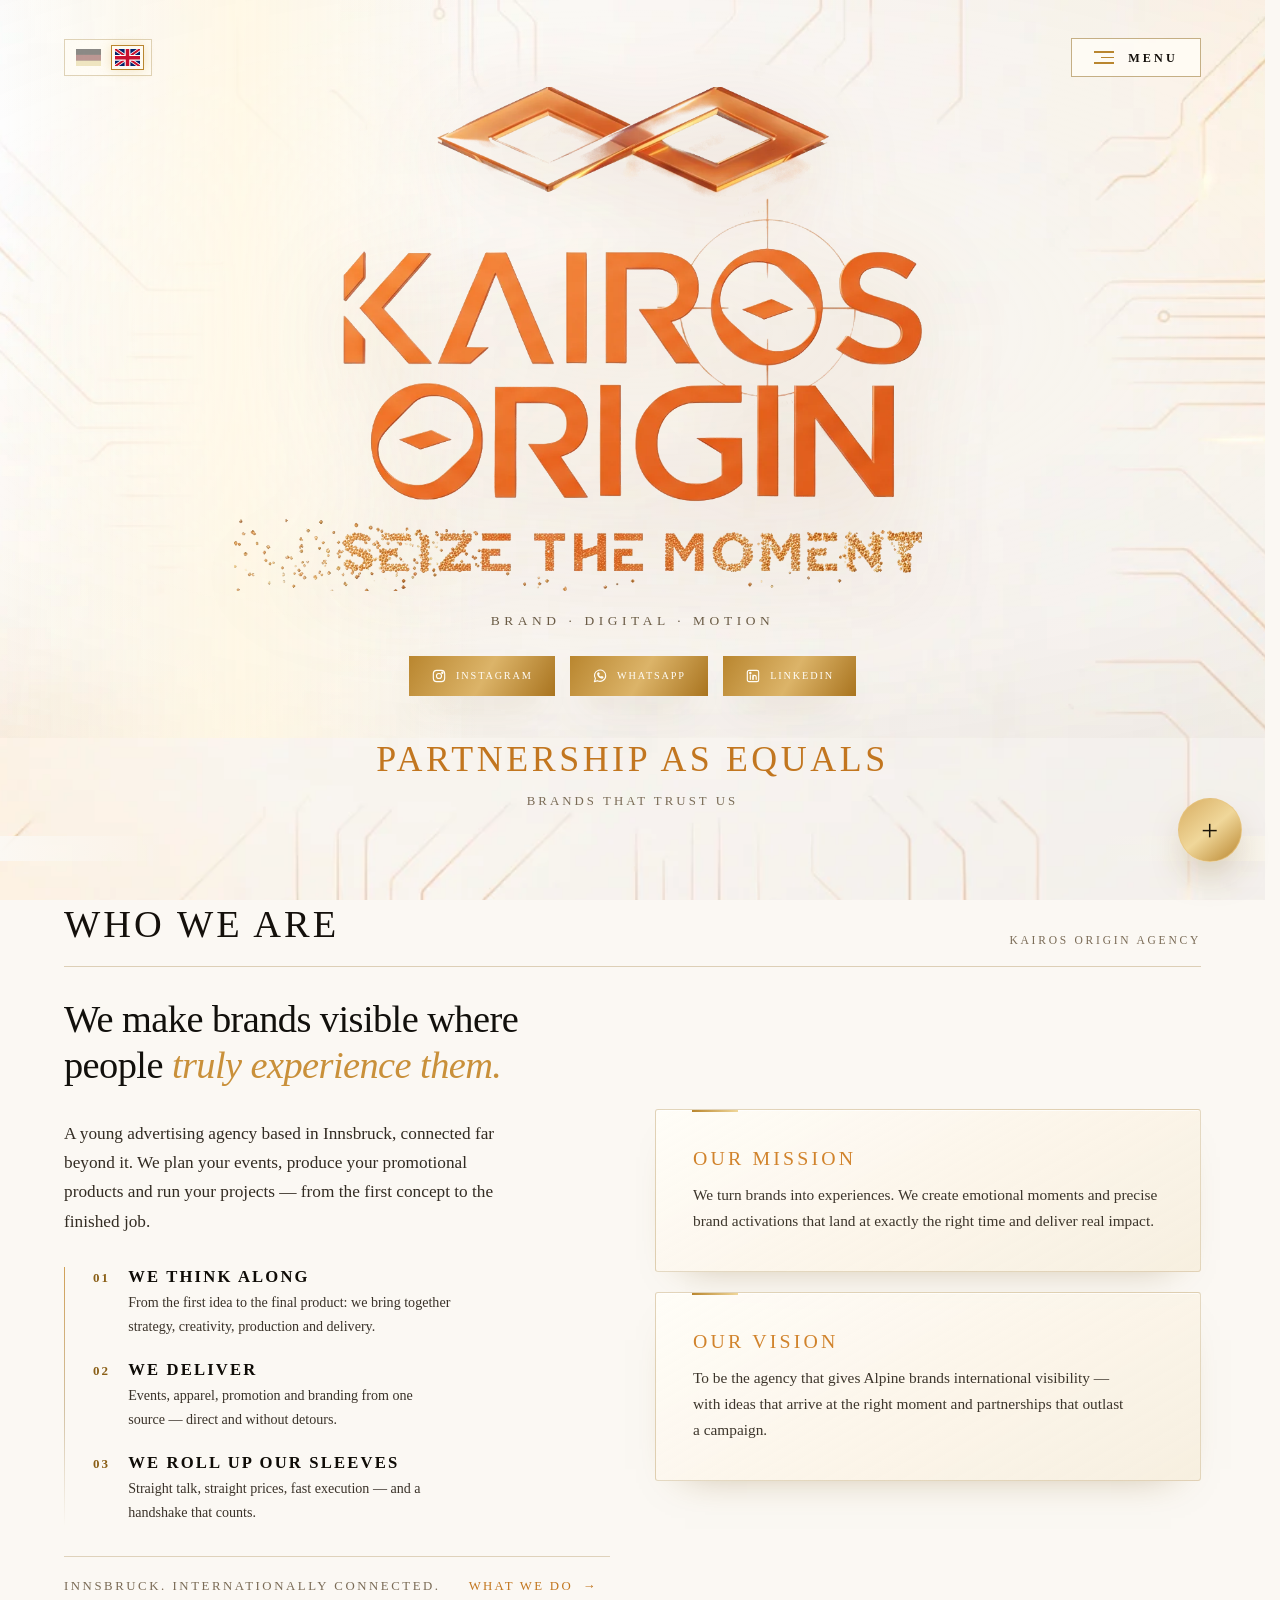
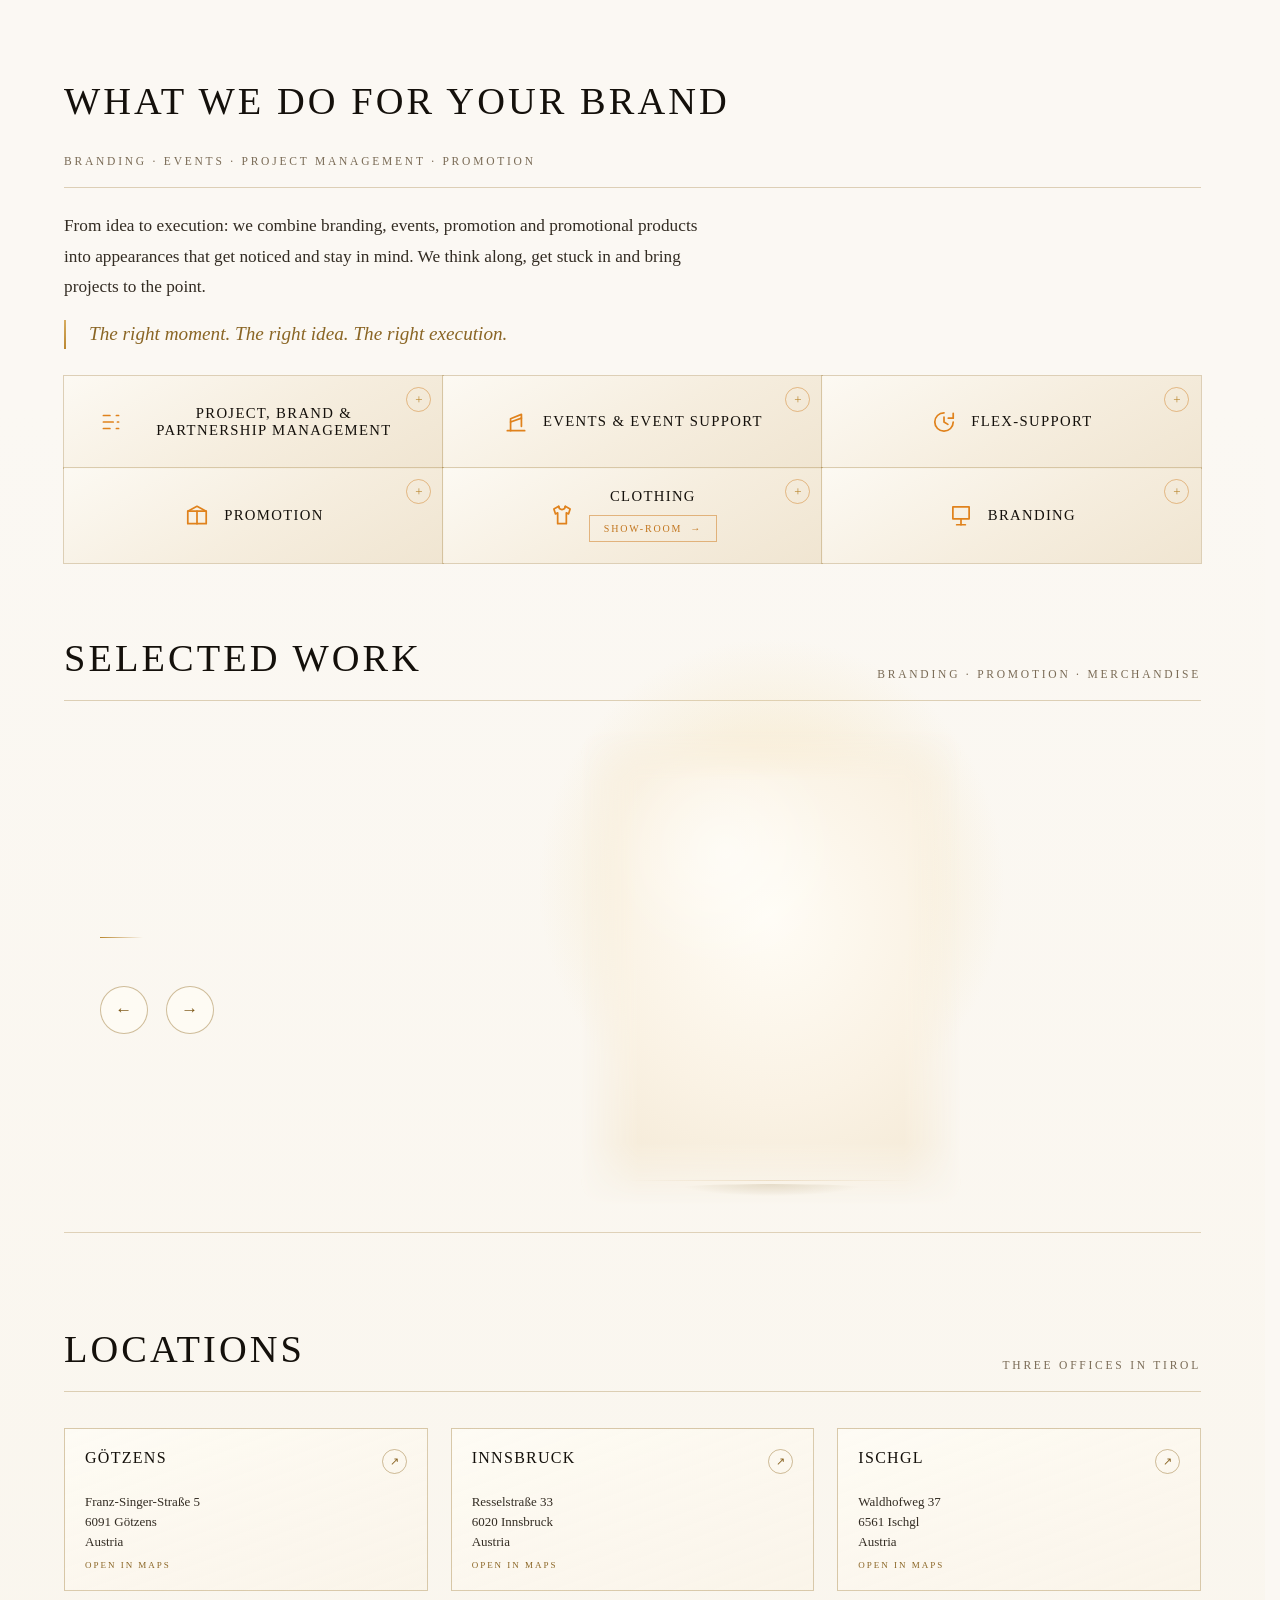
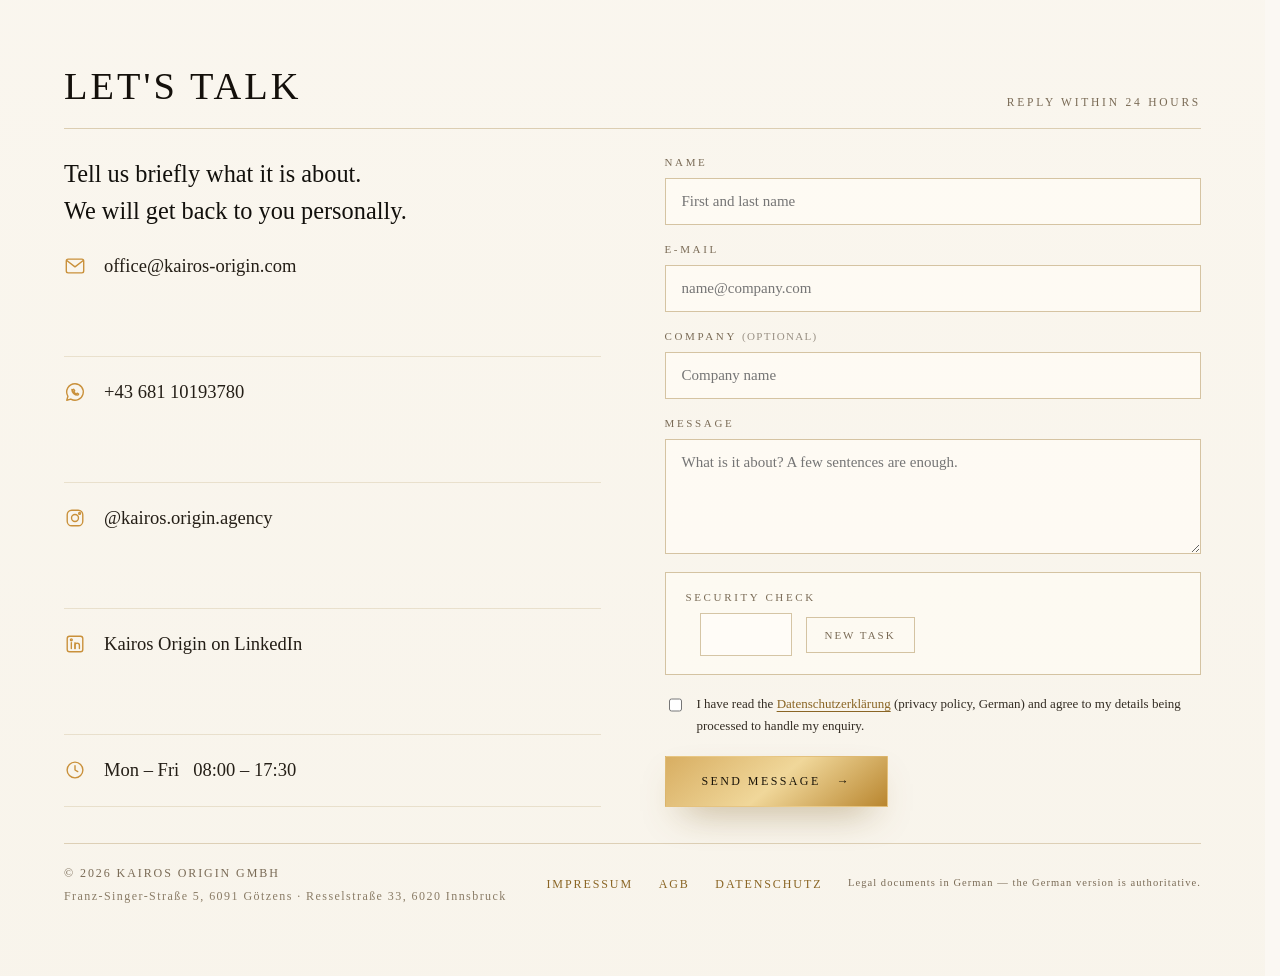
==== en/index.html @ aba2800d "Add files via upload" ====
<!DOCTYPE html>
<html lang="en">
<head>
<meta charset="utf-8">
<meta name="viewport" content="width=device-width, initial-scale=1">
<title>Advertising Agency Innsbruck &amp; Tirol | Events, Promotional Products, Branding — Kairos Origin</title>
<meta name="description" content="Advertising agency from Innsbruck: events, promotional products, apparel decoration, branding and project management from one source. Offices in Götzens, Innsbruck and Ischgl.">
<meta name="robots" content="index, follow, max-image-preview:large, max-snippet:-1">
<meta name="author" content="Kairos Origin GmbH">
<meta name="geo.region" content="AT-7">
<meta name="geo.placename" content="Innsbruck, Tirol">
<link rel="icon" type="image/png" href="../assets/favicon.png">
<link rel="apple-touch-icon" href="../assets/favicon.png">
<meta name="theme-color" content="#fbf8f3">
<!-- Vorschau beim Teilen (WhatsApp, LinkedIn, Facebook).
     og:image und og:url MUESSEN vollstaendige Adressen sein, sonst bleibt die
     Vorschau leer. Nach dem Umzug auf die eigene Domain hier die Adresse
     anpassen — an allen drei Stellen. -->
<meta property="og:type" content="website">
<meta property="og:site_name" content="Kairos Origin">
<meta property="og:locale" content="en">
<meta property="og:url" content="https://rudimate058.github.io/kairos-origin/en/">
<meta property="og:title" content="Kairos Origin — Advertising Agency Innsbruck">
<meta property="og:description" content="Events, promotional products, apparel, branding and project management from one source.">
<meta property="og:image" content="https://rudimate058.github.io/kairos-origin/assets/share.webp">
<meta property="og:image:width" content="1200">
<meta property="og:image:height" content="630">
<meta property="og:image:alt" content="Kairos Origin — Seize the moment">
<meta name="twitter:card" content="summary_large_image">
<link rel="canonical" href="https://rudimate058.github.io/kairos-origin/en/">
<link rel="alternate" hreflang="de-AT" href="https://rudimate058.github.io/kairos-origin/">
<link rel="alternate" hreflang="en" href="https://rudimate058.github.io/kairos-origin/en/">
<link rel="alternate" hreflang="x-default" href="https://rudimate058.github.io/kairos-origin/">
<link rel="stylesheet" href="../css/style.css">

<!-- Damit das grosse Kopfbild und das Logo sofort geladen werden (schnellere
     Anzeige = besseres Ranking). -->
<link rel="preload" as="image" href="../assets/logo.webp" type="image/webp" fetchpriority="high">
<link rel="preload" as="image" href="../assets/hintergrund.webp">

<!-- Strukturierte Daten: sagt Google, wer wir sind, wo wir sitzen und wie man
     uns erreicht. Grundlage fuer den Eintrag rechts in der Google-Suche und
     fuer Google Maps / Google Unternehmensprofil.
     Nach dem Umzug auf die eigene Domain: alle Adressen hier mit anpassen. -->
<script type="application/ld+json">
{
  "@context": "https://schema.org",
  "@type": "ProfessionalService",
  "@id": "https://rudimate058.github.io/kairos-origin/#organisation",
  "name": "Kairos Origin GmbH",
  "alternateName": "Kairos Origin",
  "description": "Advertising agency from Innsbruck for events, promotional products, apparel decoration, branding and project management.",
  "url": "https://rudimate058.github.io/kairos-origin/",
  "logo": "https://rudimate058.github.io/kairos-origin/assets/logo.webp",
  "image": "https://rudimate058.github.io/kairos-origin/assets/share.webp",
  "email": "office@kairos-origin.com",
  "telephone": "+4368110193780",
  "vatID": "ATU82598958",
  "legalName": "Kairos Origin GmbH",
  "foundingLocation": "Götzens, Tirol, Österreich",
  "priceRange": "$$",
  "address": {
    "@type": "PostalAddress",
    "streetAddress": "Franz-Singer-Straße 5",
    "postalCode": "6091",
    "addressLocality": "Götzens",
    "addressRegion": "Tirol",
    "addressCountry": "AT"
  },
  "location": [
    {
      "@type": "Place",
      "name": "Kairos Origin — Götzens",
      "address": {
        "@type": "PostalAddress",
        "streetAddress": "Franz-Singer-Straße 5",
        "postalCode": "6091",
        "addressLocality": "Götzens",
        "addressRegion": "Tirol",
        "addressCountry": "AT"
      }
    },
    {
      "@type": "Place",
      "name": "Kairos Origin — Innsbruck",
      "address": {
        "@type": "PostalAddress",
        "streetAddress": "Resselstraße 33",
        "postalCode": "6020",
        "addressLocality": "Innsbruck",
        "addressRegion": "Tirol",
        "addressCountry": "AT"
      }
    },
    {
      "@type": "Place",
      "name": "Kairos Origin — Ischgl",
      "address": {
        "@type": "PostalAddress",
        "streetAddress": "Waldhofweg 37",
        "postalCode": "6561",
        "addressLocality": "Ischgl",
        "addressRegion": "Tirol",
        "addressCountry": "AT"
      }
    }
  ],
  "areaServed": [
    { "@type": "AdministrativeArea", "name": "Tirol" },
    { "@type": "Country", "name": "Österreich" },
    { "@type": "Country", "name": "Deutschland" },
    { "@type": "Country", "name": "Schweiz" }
  ],
  "knowsLanguage": ["de", "en"],
  "sameAs": [
    "https://www.instagram.com/kairos.origin.agency/",
    "https://www.linkedin.com/company/127184144"
  ],
  "hasOfferCatalog": {
    "@type": "OfferCatalog",
    "name": "Leistungen",
    "itemListElement": [
      { "@type": "Offer", "itemOffered": { "@type": "Service", "name": "Event planning and event delivery" } },
      { "@type": "Offer", "itemOffered": { "@type": "Service", "name": "Promotional products and merchandise" } },
      { "@type": "Offer", "itemOffered": { "@type": "Service", "name": "Apparel decoration and clothing" } },
      { "@type": "Offer", "itemOffered": { "@type": "Service", "name": "Branding and brand presence" } },
      { "@type": "Offer", "itemOffered": { "@type": "Service", "name": "Project management" } }
    ]
  }
}
</script>

<script type="application/ld+json">
{
  "@context": "https://schema.org",
  "@type": "WebSite",
  "name": "Kairos Origin",
  "url": "https://rudimate058.github.io/kairos-origin/en/",
  "inLanguage": "en",
  "publisher": { "@id": "https://rudimate058.github.io/kairos-origin/#organisation" }
}
</script>
</head>
<body>

<div class="seite">
  <div class="seiten-verlauf"></div>

  <!-- ================= Kopfbereich ================= -->
  <section id="top" class="hero">
    <div class="hero-vignette"></div>
    <div class="hero-glanz"></div>

    <div class="hero-inhalt">

      <nav class="hauptnav" aria-label="Main menu">
        <span class="sprachwahl" aria-label="Language">
          <a class="sprachwahl-knopf" href="../index.html" hreflang="de-AT" lang="de-AT" title="Deutsch">
            <svg viewBox="0 0 20 14" width="20" height="14" aria-hidden="true"><rect width="20" height="14" fill="#000"/><rect y="4.667" width="20" height="4.666" fill="#dd0000"/><rect y="9.333" width="20" height="4.667" fill="#ffce00"/></svg><span class="nur-vorlesen">Deutsch</span>
          </a>
          <span class="sprachwahl-knopf sprachwahl-aktiv" aria-current="true" title="English">
            <svg viewBox="0 0 20 14" width="20" height="14" aria-hidden="true"><clipPath id="uk-kopf"><rect width="20" height="14"/></clipPath><g clip-path="url(#uk-kopf)"><rect width="20" height="14" fill="#012169"/><path d="M0 0l20 14M20 0L0 14" stroke="#fff" stroke-width="2.8"/><path d="M0 0l20 14M20 0L0 14" stroke="#c8102e" stroke-width="1.6"/><path d="M10 0v14M0 7h20" stroke="#fff" stroke-width="4.6"/><path d="M10 0v14M0 7h20" stroke="#c8102e" stroke-width="2.8"/></g></svg><span class="nur-vorlesen">English</span>
          </span>
        </span>
        <button class="menue-knopf" type="button" id="menue-auf"
                aria-expanded="false" aria-controls="vollmenue">
          <span class="menue-striche" aria-hidden="true"><span></span><span></span><span></span></span>
          <span class="menue-wort">Menu</span>
        </button>
      </nav>

      <main class="hero-mitte">
        <h1 class="hero-logo-zeile">
          <!-- Die Hauptueberschrift der Seite. Der Text steht fuer
               Suchmaschinen und Screenreader da, sichtbar ist das Logo. -->
          <span class="nur-vorlesen">Kairos Origin — advertising agency from Innsbruck for events, promotional products and branding</span>
          <img class="hero-logo" src="../assets/logo.webp" width="1244" height="787" alt="Kairos Origin — Seize the moment">
        </h1>

        <div class="hero-unten">
          <p class="hero-claim">Brand · Digital · Motion</p>

          <div class="hero-aktionen">
            <div class="hero-social">
              <a href="https://www.instagram.com/kairos.origin.agency/" target="_blank" rel="noopener">
                <svg viewBox="0 0 24 24" width="19" height="19" fill="none" stroke="currentColor" stroke-width="1.7" stroke-linecap="round" stroke-linejoin="round"><rect x="3.5" y="3.5" width="17" height="17" rx="5"></rect><circle cx="12" cy="12" r="3.8"></circle><circle cx="17" cy="7" r="1"></circle></svg>
                <span>Instagram</span>
              </a>
              <a href="https://wa.me/4368110193780" target="_blank" rel="noopener">
                <svg viewBox="0 0 24 24" width="19" height="19" fill="none" stroke="currentColor" stroke-width="1.7" stroke-linecap="round" stroke-linejoin="round"><path d="M20.5 11.6a8.4 8.4 0 0 1-12.4 7.4L3.6 20.4l1.5-4.4A8.4 8.4 0 1 1 20.5 11.6z"></path><path d="M9 9.3c.3 2.2 2.5 4.4 4.7 4.7l1-1.2 1.8.9c-.2 1.1-1.2 1.6-2.3 1.4-2.7-.5-5.2-3-5.7-5.7-.2-1.1.3-2.1 1.4-2.3l.9 1.8-1.8.4z"></path></svg>
                <span>WhatsApp</span>
              </a>
              <a href="https://www.linkedin.com/company/127184144" target="_blank" rel="noopener">
                <svg viewBox="0 0 24 24" width="19" height="19" fill="none" stroke="currentColor" stroke-width="1.7" stroke-linecap="round" stroke-linejoin="round"><rect x="3.5" y="3.5" width="17" height="17" rx="2.5"></rect><path d="M8 10.5V17"></path><circle cx="8" cy="7.4" r="1"></circle><path d="M12 17v-3.6a2.4 2.4 0 0 1 4.8 0V17"></path><path d="M12 10.5V17"></path></svg>
                <span>LinkedIn</span>
              </a>
            </div>
          </div>
        </div>
      </main>
    </div>
  </section>

  <!-- ================= Partner ================= -->
  <section id="partner" class="partner">
    <div class="partner-kopf">
      <h2>Partnership as equals</h2>
      <p>Brands that trust us</p>
    </div>
    <div class="laufband-rahmen">
      <!-- Logos werden aus js/main.js eingesetzt -->
      <div class="laufband"></div>
    </div>
  </section>

  <!-- ================= Agentur ================= -->
  <section id="agency" class="agentur">
    <div class="abschnitt-kopf">
      <h2>Who we are</h2>
      <span>Kairos Origin Agency</span>
    </div>

    <div class="agentur-raster">
      <div class="agentur-text">

        <p class="agentur-schlagzeile">We make brands visible where<br>people <em>truly experience them.</em></p>

        <p class="agentur-vorspann">A young advertising agency based in Innsbruck, connected far beyond it. We plan your events, produce your promotional products and run your projects — from the first concept to the finished job.</p>

        <div class="agentur-punkte">
          <div class="agentur-punkt">
            <span class="ziffer">01</span>
            <h4>We think along</h4>
            <p>From the first idea to the final product: we bring together strategy, creativity, production and delivery.</p>
          </div>
          <div class="agentur-punkt">
            <span class="ziffer">02</span>
            <h4>We deliver</h4>
            <p>Events, apparel, promotion and branding from one source — direct and without detours.</p>
          </div>
          <div class="agentur-punkt">
            <span class="ziffer">03</span>
            <h4>We roll up our sleeves</h4>
            <p>Straight talk, straight prices, fast execution — and a handshake that counts.</p>
          </div>
        </div>

        <div class="agentur-fuss">
          <span>Innsbruck. Internationally connected.</span>
          <a href="#services">What we do <span>→</span></a>
        </div>
      </div>

      <div class="agentur-karten">
        <div class="agentur-karte">
          <h3>Our mission</h3>
          <p>We turn brands into experiences. We create emotional moments and precise brand activations that land at exactly the right time and deliver real impact.</p>
        </div>
        <div class="agentur-karte">
          <h3>Our vision</h3>
          <p>To be the agency that gives Alpine brands international visibility — with ideas that arrive at the right moment and partnerships that outlast a campaign.</p>
        </div>
      </div>
    </div>
  </section>

  <!-- ================= Leistungen ================= -->
  <section id="services" class="abschnitt">
    <div class="abschnitt-kopf">
      <h2>What we do for your brand</h2>
      <span>Branding · Events · Project Management · Promotion</span>
    </div>

    <p class="leistungen-vorspann">From idea to execution: we combine branding, events, promotion and promotional products into appearances that get noticed and stay in mind. We think along, get stuck in and bring projects to the point.</p>

    <p class="leistungen-claim">The right moment. The right idea. The right execution.</p>

    <div class="leistungen-raster">

      <div class="leistung" tabindex="0" role="button" aria-haspopup="dialog">
        <div class="leistung-kopf">
          <span class="leistung-icon"><svg viewBox="0 0 24 24" width="32" height="32" fill="none" stroke="#e0821c" stroke-width="1.6" stroke-linecap="round" stroke-linejoin="round"><path d="M5 6h6M5 12h9M5 18h6"></path><path d="M17 6h2M18 12h1M17 18h2"></path></svg></span>
          <span class="leistung-plus">+</span>
        </div>
        <div class="leistung-titel">
          <h3>Project, Brand &amp; Partnership Management</h3>
        </div>
        <div class="leistung-text">
          <p>Projects run end to end, brands developed strategically and partnerships built with intent.

Strategy · Project management · Brand collaborations</p>
        </div>
      </div>

      <div class="leistung" tabindex="0" role="button" aria-haspopup="dialog">
        <div class="leistung-kopf">
          <span class="leistung-icon"><svg viewBox="0 0 24 24" width="32" height="32" fill="none" stroke="#e0821c" stroke-width="1.6" stroke-linecap="round" stroke-linejoin="round"><path d="M4 20h16"></path><path d="M7 20V9l10-4v11"></path><path d="M7 12l10-3.6"></path></svg></span>
          <span class="leistung-plus">+</span>
        </div>
        <div class="leistung-titel">
          <h3>Events &amp; Event Support</h3>
        </div>
        <div class="leistung-text">
          <p>Trade fair, corporate event or point of sale — we take your brand where people experience it. Planning, logistics and materials from one source.

Planning · Logistics · Materials on site</p>
        </div>
      </div>

      <div class="leistung" tabindex="0" role="button" aria-haspopup="dialog">
        <div class="leistung-kopf">
          <span class="leistung-icon"><svg viewBox="0 0 24 24" width="32" height="32" fill="none" stroke="#e0821c" stroke-width="1.6" stroke-linecap="round" stroke-linejoin="round"><path d="M12 3.5a8.5 8.5 0 1 0 8.5 8.5"></path><path d="M12 7.5V12l3.6 2.2"></path><path d="M20.5 4v4.5H16"></path></svg></span>
          <span class="leistung-plus">+</span>
        </div>
        <div class="leistung-titel">
          <h3>FLEX-Support</h3>
        </div>
        <div class="leistung-text">
          <p>When it gets busy, we step in. Flexible support for project peaks — ready to go immediately, with no added staffing risk.

Flexible · Ready immediately · No staffing risk</p>
        </div>
      </div>

      <div class="leistung" tabindex="0" role="button" aria-haspopup="dialog">
        <div class="leistung-kopf">
          <span class="leistung-icon"><svg viewBox="0 0 24 24" width="32" height="32" fill="none" stroke="#e0821c" stroke-width="1.6" stroke-linecap="round" stroke-linejoin="round"><path d="M3.5 8.5h17V20H3.5z"></path><path d="M3.5 8.5 12 4l8.5 4.5"></path><path d="M12 8.5V20"></path></svg></span>
          <span class="leistung-plus">+</span>
        </div>
        <div class="leistung-titel">
          <h3>Promotion</h3>
        </div>
        <div class="leistung-text">
          <p>Promotional products that stand out and make your brand visible — from selection through in-house decoration to finished production.

Sourcing · Decoration · Production</p>
        </div>
      </div>

      <div class="leistung" tabindex="0" role="button" aria-haspopup="dialog">
        <div class="leistung-kopf">
          <span class="leistung-icon"><svg viewBox="0 0 24 24" width="32" height="32" fill="none" stroke="#e0821c" stroke-width="1.6" stroke-linecap="round" stroke-linejoin="round"><path d="M9 4 4.5 6.5 6 11l2-1v10h8V10l2 1 1.5-4.5L15 4"></path><path d="M9 4a3 3 0 0 0 6 0"></path></svg></span>
          <span class="leistung-plus">+</span>
        </div>
        <div class="leistung-titel">
          <h3>Clothing</h3>
          <a class="leistung-link" href="https://www.textileworld.eu/?customer=D020050" target="_blank" rel="noopener">Show-Room <span>→</span></a>
        </div>
        <div class="leistung-text">
          <p>Tailored apparel for teams, merch and events — matched individually to your brand.

Selection · Decoration · Production</p>
        </div>
      </div>

      <div class="leistung" tabindex="0" role="button" aria-haspopup="dialog">
        <div class="leistung-kopf">
          <span class="leistung-icon"><svg viewBox="0 0 24 24" width="32" height="32" fill="none" stroke="#e0821c" stroke-width="1.6" stroke-linecap="round" stroke-linejoin="round"><path d="M4.5 4.5h15v11h-15z"></path><path d="M12 15.5V21"></path><path d="M8 21h8"></path></svg></span>
          <span class="leistung-plus">+</span>
        </div>
        <div class="leistung-titel">
          <h3>Branding</h3>
        </div>
        <div class="leistung-text">
          <p>Strong brand presence on site — from the classic banner to a one-off custom build.

Banners · Displays · Blow-ups · Custom builds</p>
        </div>
      </div>

    </div>
  </section>

  <!-- ================= Arbeiten ================= -->
  <section id="work" class="abschnitt">
    <div class="abschnitt-kopf">
      <h2>Selected work</h2>
      <span>Branding · Promotion · Merchandise</span>
    </div>

    <div class="vitrine">
      <div class="vitrine-text">
        <span class="vitrine-kategorie"></span>
        <h3 class="vitrine-name"></h3>
        <p class="vitrine-kunde"><span></span></p>
        <p class="vitrine-beschreibung"></p>

        <div class="vitrine-steuerung">
          <button type="button" class="knopf-rund" data-vitrine="zurueck" aria-label="Previous product">←</button>
          <button type="button" class="knopf-rund" data-vitrine="vor" aria-label="Next product">→</button>
          <span class="vitrine-zaehler"></span>
        </div>
      </div>

      <div class="vitrine-buehne" tabindex="0" role="button" aria-haspopup="dialog" aria-label="Enlarge product image">
        <div class="lichthof"></div>
        <div class="bodenlinie"></div>
        <div class="schatten"></div>
        <!-- Produktbilder werden aus js/main.js eingesetzt -->
        <div class="vitrine-bildfeld">
          <div class="toenung"></div>
          <div class="lichtpunkt"></div>
        </div>
      </div>
    </div>

    <!-- Miniaturleiste wird aus js/main.js eingesetzt -->
    <div class="miniaturen"></div>
  </section>

  <!-- ================= Standorte ================= -->
  <section id="standorte" class="abschnitt">
    <div class="abschnitt-kopf">
      <h2>Locations</h2>
      <span>Three offices in Tirol</span>
    </div>

    <div class="standorte-raster">

      <a class="standort" href="https://maps.google.com/maps?q=Franz-Singer-Strasse+5,+6091+Goetzens,+Austria" target="_blank" rel="noopener">
        <div class="standort-kopf">
          <h3>Götzens</h3>
          <span class="standort-pfeil">↗</span>
        </div>
        <div class="standort-fuss">
          <p>Franz-Singer-Straße 5<br>6091 Götzens<br>Austria</p>
          <span>Open in Maps</span>
        </div>
      </a>

      <a class="standort" href="https://maps.google.com/maps?q=Resselstrasse+33,+6020+Innsbruck,+Austria" target="_blank" rel="noopener">
        <div class="standort-kopf">
          <h3>Innsbruck</h3>
          <span class="standort-pfeil">↗</span>
        </div>
        <div class="standort-fuss">
          <p>Resselstraße 33<br>6020 Innsbruck<br>Austria</p>
          <span>Open in Maps</span>
        </div>
      </a>

      <a class="standort" href="https://maps.google.com/maps?q=Waldhofweg+37,+6561+Ischgl,+Austria" target="_blank" rel="noopener">
        <div class="standort-kopf">
          <h3>Ischgl</h3>
          <span class="standort-pfeil">↗</span>
        </div>
        <div class="standort-fuss">
          <p>Waldhofweg 37<br>6561 Ischgl<br>Austria</p>
          <span>Open in Maps</span>
        </div>
      </a>

    </div>
  </section>

  <!-- ================= Kontakt ================= -->
  <section id="contact" class="abschnitt kontakt">
    <div class="abschnitt-kopf">
      <h2>Let's talk</h2>
      <span>Reply within 24 hours</span>
    </div>

    <div class="kontakt-raster">
      <div class="kontakt-links">
        <p class="kontakt-einleitung">Tell us briefly what it is about.<br>We will get back to you personally.</p>

        <div class="kontakt-liste">
          <div class="kontakt-zeile">
            <svg viewBox="0 0 24 24" width="22" height="22" fill="none" stroke="#c9903a" stroke-width="1.5" stroke-linecap="round" stroke-linejoin="round"><rect x="2.5" y="4.5" width="19" height="15" rx="2"></rect><path d="M3 6l9 7 9-7"></path></svg>
            <a href="mailto:office@kairos-origin.com">office@kairos-origin.com</a>
          </div>
          <div class="kontakt-zeile">
            <svg viewBox="0 0 24 24" width="22" height="22" fill="none" stroke="#c9903a" stroke-width="1.5" stroke-linecap="round" stroke-linejoin="round"><path d="M12 3a9 9 0 0 0-7.7 13.7L3 21l4.4-1.3A9 9 0 1 0 12 3z"></path><path d="M8.6 9.2c0 3.3 2.9 6.2 6.2 6.2.6 0 1.2-.5 1.2-1.1l-1.7-1-.9 1a5.4 5.4 0 0 1-2.7-2.7l1-.9-1-1.7c-.6 0-1.1.6-1.1 1.2z"></path></svg>
            <a href="https://wa.me/4368110193780" target="_blank" rel="noopener">+43 681 10193780</a>
          </div>
          <div class="kontakt-zeile">
            <svg viewBox="0 0 24 24" width="22" height="22" fill="none" stroke="#c9903a" stroke-width="1.5" stroke-linecap="round" stroke-linejoin="round"><rect x="3.5" y="3.5" width="17" height="17" rx="5"></rect><circle cx="12" cy="12" r="3.8"></circle><circle cx="17" cy="7" r="1"></circle></svg>
            <a href="https://www.instagram.com/kairos.origin.agency/" target="_blank" rel="noopener">@kairos.origin.agency</a>
          </div>
          <div class="kontakt-zeile">
            <svg viewBox="0 0 24 24" width="22" height="22" fill="none" stroke="#c9903a" stroke-width="1.5" stroke-linecap="round" stroke-linejoin="round"><rect x="3.5" y="3.5" width="17" height="17" rx="2.5"></rect><path d="M8 10.5V17"></path><circle cx="8" cy="7.4" r="1"></circle><path d="M12 17v-3.6a2.4 2.4 0 0 1 4.8 0V17"></path><path d="M12 10.5V17"></path></svg>
            <a href="https://www.linkedin.com/company/127184144" target="_blank" rel="noopener">Kairos Origin on LinkedIn</a>
          </div>
          <div class="kontakt-zeile">
            <svg viewBox="0 0 24 24" width="22" height="22" fill="none" stroke="#c9903a" stroke-width="1.5" stroke-linecap="round" stroke-linejoin="round"><circle cx="12" cy="12" r="8.6"></circle><path d="M12 7.4V12l3 1.8"></path></svg>
            <span>Mon – Fri&nbsp;&nbsp; 08:00 – 17:30</span>
          </div>
        </div>
      </div>

      <!-- ================= ACHTUNG: SCHAUFORMULAR =================
           Dieses Formular ist derzeit eine reine DARSTELLUNG. Es verschickt
           NICHTS. Ein Formular braucht einen Server, der die Nachricht
           weitergibt; auf GitHub Pages gibt es den nicht.

           ZUM SCHARFSTELLEN nach dem Umzug auf echtes Hosting (siehe
           website/MERKZETTEL-FORMULAR.md):
             1. kontakt.php in den Ordner der Seite legen
             2. hier action="kontakt.php" method="post" ergaenzen
             3. in js/main.js die Zeile FORMULAR_SCHAUMODUS auf false setzen
           ========================================================== -->
      <form class="kontakt-formular" id="kontaktformular" novalidate>

        <label class="feld">
          <span>Name</span>
          <input type="text" name="name" autocomplete="name"
                 placeholder="First and last name" required>
        </label>

        <label class="feld">
          <span>E-mail</span>
          <input type="email" name="email" autocomplete="email"
                 placeholder="name@company.com" required>
        </label>

        <label class="feld">
          <span>Company <em>(optional)</em></span>
          <input type="text" name="firma" autocomplete="organization"
                 placeholder="Company name">
        </label>

        <label class="feld">
          <span>Message</span>
          <textarea name="nachricht" rows="5" required
                    placeholder="What is it about? A few sentences are enough."></textarea>
        </label>

        <!-- Unsichtbares Feld: nur Spam-Roboter fuellen es aus -->
        <div class="honigtopf" aria-hidden="true">
          <label>Please leave empty
            <input type="text" name="website" tabindex="-1" autocomplete="off">
          </label>
        </div>

        <div class="captcha">
          <span>Security check</span>
          <div class="captcha-zeile">
            <span class="captcha-aufgabe" id="captcha-aufgabe"></span>
            <input type="text" id="captcha-antwort" name="captcha" inputmode="numeric"
                   autocomplete="off" aria-describedby="captcha-hinweis" required>
            <button type="button" class="captcha-neu" id="captcha-neu">New task</button>
          </div>
          <span class="captcha-hinweis" id="captcha-hinweis" hidden>That result is not correct yet.</span>
        </div>

        <label class="zustimmung">
          <input type="checkbox" name="zustimmung" required>
          <span>I have read the <a href="#" data-oeffnen="datenschutz" lang="de">Datenschutzerklärung</a> (privacy policy, German) and agree to my details being processed to handle my enquiry.</span>
        </label>

        <button type="submit" class="knopf-gold">Send message <span>→</span></button>

        <p class="formular-erfolg" id="formular-meldung" hidden></p>
      </form>

    </div>

    <div class="fussbereich">
      <div class="fuss-adresse">
        <span>© 2026 Kairos Origin GmbH</span>
        <span>Franz-Singer-Straße 5, 6091 Götzens · Resselstraße 33, 6020 Innsbruck</span>
      </div>
      <div class="fuss-links">
        <button type="button" data-oeffnen="impressum" lang="de">Impressum</button>
        <button type="button" data-oeffnen="agb" lang="de">AGB</button>
        <button type="button" data-oeffnen="datenschutz" lang="de">Datenschutz</button>
        <span class="fuss-hinweis">Legal documents in German — the German version is authoritative.</span>
      </div>
    </div>
  </section>

  <!-- ================= Grossansicht der Produkte ================= -->
  <div class="grossansicht" role="dialog" aria-modal="true">
    <div class="grossansicht-kopf">
      <div class="beschriftung">
        <span class="kunde"></span>
        <span class="name"></span>
      </div>
      <button type="button" class="knopf-dunkel" data-schliessen aria-label="Schließen">✕</button>
    </div>
    <!-- Bilder werden aus js/main.js eingesetzt -->
    <div class="grossansicht-bild"></div>
    <div class="grossansicht-fuss">
      <button type="button" class="knopf-dunkel" data-vitrine="zurueck" aria-label="Previous product">←</button>
      <span class="vitrine-zaehler"></span>
      <button type="button" class="knopf-dunkel" data-vitrine="vor" aria-label="Next product">→</button>
    </div>
  </div>

  <!-- Text einer Leistung, geöffnet per Klick auf die Kachel -->
  <div class="overlay" role="dialog" aria-modal="true" id="leistung-fenster">
    <div class="overlay-tafel leistung-tafel">
      <div class="overlay-kopf">
        <h2></h2>
        <button type="button" class="overlay-schliessen" data-schliessen aria-label="Schließen">✕</button>
      </div>
      <p class="leistung-fenster-text"></p>
      <p class="leistung-fenster-stichworte"></p>
      <a class="leistung-fenster-link knopf-gold" href="#" target="_blank" rel="noopener">Show-Room <span>→</span></a>
    </div>
  </div>

  <!-- ================= Impressum ================= -->
  <div class="overlay" role="dialog" aria-modal="true" id="impressum">
    <div class="overlay-tafel">
      <div class="overlay-kopf">
        <h2>Impressum</h2>
        <button type="button" class="overlay-schliessen" data-schliessen aria-label="Schließen">✕</button>
      </div>
      <div class="rechtstext" lang="de">
        <section>
          <h3>Angaben gemäß § 5 ECG und § 14 UGB</h3>
          <p>Kairos Origin GmbH<br>Franz-Singer-Straße 5<br>6091 Götzens, Österreich</p>
        </section>
        <section>
          <h3>Kontakt</h3>
          <p>Tel.: +43 681 10193780<br>E-Mail: office@kairos-origin.com</p>
        </section>
        <section>
          <h3>Unternehmensgegenstand</h3>
          <p>Erbringung von Dienstleistungen in den Bereichen Marketing &amp; Werbung. Organisation von Veranstaltungen, Durchführung von Events und digitalen Service. Handelsgewerbe, Handelsagent und Versandhandel.</p>
        </section>
        <section>
          <h3>Firmenbuch</h3>
          <p>Firmenbuchnummer: FN 663210 i<br>Firmenbuchgericht: Landesgericht Innsbruck<br>VNR: 001<br>Sitz der Gesellschaft: Götzens</p>
        </section>
        <section>
          <h3>UID-Nummer</h3>
          <p>ATU82598958</p>
        </section>
        <section>
          <h3>Geschäftsführung</h3>
          <p>Herr Sandro Holzmann, alleinvertretungsberechtigt</p>
        </section>
        <section>
          <h3>Gewerbeaufsichtsbehörde</h3>
          <p>Bezirkshauptmannschaft Innsbruck</p>
        </section>
        <section>
          <h3>Kammerzugehörigkeit</h3>
          <p>Wirtschaftskammer Tirol, Fachgruppe Werbung und Marktkommunikation<br>Gewerbeordnung: <a href="https://www.ris.bka.gv.at" target="_blank" rel="noopener">www.ris.bka.gv.at</a></p>
        </section>
        <section>
          <h3>Verbraucherstreitbeilegung</h3>
          <p>Wir sind nicht verpflichtet und nicht bereit, an einem Streitbeilegungsverfahren vor einer Verbraucherschlichtungsstelle teilzunehmen.</p>
        </section>
        <section>
          <h3>Urheberrecht</h3>
          <p>Alle Inhalte dieser Website – Texte, Bilder, Grafiken und Logos – sind urheberrechtlich geschützt. Die Logos unserer Partner werden mit Zustimmung der jeweiligen Rechteinhaber verwendet.</p>
        </section>
        <section>
          <h3>Haftung für Links</h3>
          <p>Unsere Website enthält Links zu externen Websites Dritter, auf deren Inhalte wir keinen Einfluss haben. Für diese Inhalte ist stets der jeweilige Anbieter verantwortlich.</p>
        </section>
      </div>
    </div>
  </div>

  <!-- ================= Datenschutz ================= -->
  <div class="overlay" role="dialog" aria-modal="true" id="datenschutz">
    <div class="overlay-tafel">
      <div class="overlay-kopf">
        <h2>Datenschutz</h2>
        <button type="button" class="overlay-schliessen" data-schliessen aria-label="Schließen">✕</button>
      </div>
      <div class="rechtstext" lang="de">
        <section>
          <h3>1. Verantwortlicher</h3>
          <p>Kairos Origin GmbH<br>Franz-Singer-Straße 5, 6091 Götzens, Austria<br>Tel.: +43 681 10193780<br>E-Mail: office@kairos-origin.com</p>
        </section>
        <section>
          <h3>2. Erhebung technischer Daten</h3>
          <p>Beim Aufruf unserer Website werden automatisch technische Zugriffsdaten übertragen (IP-Adresse, Browsertyp, Betriebssystem, Referrer-URL, Datum und Uhrzeit des Zugriffs). Diese Daten dienen ausschließlich dem sicheren technischen Betrieb der Website und werden nicht zur Identifikation einzelner Personen verwendet. Rechtsgrundlage: Art. 6 Abs. 1 lit. f DSGVO (berechtigtes Interesse).</p>
        </section>
        <section>
          <h3>3. Kontaktaufnahme</h3>
          <p>Diese Website enthält kein Kontaktformular. Die Kontaktaufnahme erfolgt über die angegebenen Wege: E-Mail, Telefon oder WhatsApp. Wenn Sie uns auf einem dieser Wege schreiben, verarbeiten wir Ihre Angaben (Name, Kontaktdaten, Inhalt der Nachricht) ausschließlich zur Bearbeitung Ihrer Anfrage. Eine Speicherung in einer Datenbank auf dem Webserver findet nicht statt. Eine Weitergabe an Dritte erfolgt nicht; ausgenommen ist unser Hosting- und E-Mail-Anbieter, der als Auftragsverarbeiter auf Grundlage eines Auftragsverarbeitungsvertrages tätig ist. Rechtsgrundlage: Art. 6 Abs. 1 lit. b DSGVO. Ihre Daten werden nach vollständiger Bearbeitung gelöscht, sofern keine gesetzlichen Aufbewahrungspflichten entgegenstehen.<br><br>Bei Kontaktaufnahme über WhatsApp gelten zusätzlich die Datenschutzbestimmungen von WhatsApp Ireland Limited.</p>
        </section>
        <section>
          <h3>4. Cookies und Analyse</h3>
          <p>Diese Website setzt keine Cookies und verwendet keine Analyse- oder Tracking-Dienste. Es werden keine Profile gebildet und keine Daten zu Werbezwecken erhoben. Aus diesem Grund ist auch keine Einwilligung erforderlich; ein Cookie-Hinweis entfällt.<br><br>Sollten künftig Analyse-Dienste eingesetzt werden, wird diese Erklärung vorab entsprechend ergänzt und Ihre Einwilligung eingeholt.</p>
        </section>
        <section>
          <h3>5. Ihre Rechte gemäß DSGVO</h3>
          <p>Sie haben das Recht auf Auskunft (Art. 15), Berichtigung (Art. 16), Löschung (Art. 17), Einschränkung der Verarbeitung (Art. 18), Datenübertragbarkeit (Art. 20) sowie Widerspruch gegen die Verarbeitung (Art. 21 DSGVO). Eine erteilte Einwilligung können Sie jederzeit mit Wirkung für die Zukunft widerrufen (Art. 7 Abs. 3 DSGVO).<br>Zur Ausübung Ihrer Rechte: office@kairos-origin.com</p>
        </section>
        <section>
          <h3>6. Beschwerderecht</h3>
          <p>Sie haben das Recht, sich bei der zuständigen Aufsichtsbehörde zu beschweren:<br>Österreichische Datenschutzbehörde, Barichgasse 40–42, 1030 Wien<br>dsb@dsb.gv.at — www.dsb.gv.at</p>
        </section>
        <section>
          <h3>7. Hosting &amp; Sicherheit</h3>
          <p>Die Website wird auf Servern innerhalb der EU betrieben. Die Übertragung erfolgt verschlüsselt via HTTPS. Mit unserem Hosting-Anbieter besteht ein Auftragsverarbeitungsvertrag gemäß Art. 28 DSGVO. Es gelten ergänzend die Datenschutzbestimmungen unseres Hosting-Anbieters.</p>
        </section>
        <section>
          <h3>9. Externe Links und Messenger</h3>
          <p>Diese Website verlinkt auf externe Dienste (Instagram, LinkedIn, WhatsApp, Google Maps). Es sind keine Inhalte dieser Dienste in die Website eingebettet; eine Datenübertragung an diese Anbieter findet erst statt, wenn Sie einen entsprechenden Link aktiv anklicken. Danach gelten ausschließlich die Datenschutzbestimmungen des jeweiligen Anbieters. Nehmen Sie über WhatsApp Kontakt zu uns auf, werden die dabei anfallenden Daten nach den Bestimmungen des Anbieters verarbeitet.</p>
        </section>
        <section>
          <h3>10. Keine automatisierte Entscheidungsfindung</h3>
          <p>Eine automatisierte Entscheidungsfindung einschließlich Profiling gemäß Art. 22 DSGVO findet nicht statt.</p>
        </section>
        <section>
          <h3>11. Aktualität</h3>
          <p>Diese Datenschutzerklärung kann bei Änderungen der Rechtslage oder des Dienstes aktualisiert werden. Stand: September 2026.</p>
        </section>
      </div>
    </div>
  </div>

  <!-- ================= AGB ================= -->
  <div class="overlay" role="dialog" aria-modal="true" id="agb">
    <div class="overlay-tafel">
      <div class="overlay-kopf">
        <h2>Allgemeine Geschäftsbedingungen</h2>
        <button type="button" class="overlay-schliessen" data-schliessen aria-label="Schließen">✕</button>
      </div>

      <p class="rechtstext-vorspann">Kairos Origin GmbH<br>Franz-Singer-Straße 5, 6091 Götzens, Österreich<br>FN 663210 i · Landesgericht Innsbruck<br>UID-Nr.: ATU82598958<br>Geschäftsführung: Sandro Holzmann<br>Stand: September 2026</p>

      <div class="rechtstext" lang="de">
        <section>
          <h3>1. Geltungsbereich</h3>
          <p>1.1. Diese Allgemeinen Geschäftsbedingungen („AGB“) gelten für sämtliche Geschäftsbeziehungen zwischen der Kairos Origin GmbH, Franz-Singer-Straße 5, 6091 Götzens, Österreich („Kairos Origin“) und ihren Auftraggebern.</p>
          <p>1.2. Diese AGB gelten ausschließlich gegenüber Unternehmern im Sinne des Unternehmensgesetzbuches (UGB). Geschäfte mit Verbrauchern im Sinne des Konsumentenschutzgesetzes (KSchG) werden auf Grundlage dieser AGB nicht abgewickelt.</p>
          <p>1.3. Kairos Origin erbringt insbesondere Leistungen in den Bereichen Marketing und Werbung, Projektmanagement, Brand Management, Partnership Management, Events und Event Support, Promotion, Werbemittel, Textilien, Veredelung, Branding sowie damit verbundene Beratungs-, Organisations-, Produktions-, Beschaffungs- und Logistikleistungen. Darüber hinaus betreibt Kairos Origin das Handelsgewerbe, ist als Handelsagent tätig und erbringt Leistungen im Versandhandel.</p>
          <p>1.4. Diese AGB gelten für sämtliche gegenwärtigen und zukünftigen Geschäftsbeziehungen mit dem Auftraggeber, auch wenn bei Folgeaufträgen nicht nochmals ausdrücklich auf diese AGB hingewiesen wird.</p>
          <p>1.5. Entgegenstehende oder abweichende Geschäftsbedingungen des Auftraggebers gelten nur, wenn Kairos Origin deren Geltung ausdrücklich und schriftlich zugestimmt hat. Das Schweigen von Kairos Origin gilt nicht als Zustimmung.</p>
          <p>1.6. Individuelle Vereinbarungen im jeweiligen Angebot, Auftrag, Vertrag oder in der Auftragsbestätigung gehen diesen AGB vor.</p>
        </section>

        <section>
          <h3>2. Vertragsabschluss</h3>
          <p>2.1. Angebote von Kairos Origin sind grundsätzlich freibleibend und unverbindlich, sofern sie nicht ausdrücklich als verbindlich bezeichnet werden.</p>
          <p>2.2. Ein Vertrag kommt durch schriftliche Auftragsbestätigung von Kairos Origin oder durch tatsächliche Aufnahme der Leistungserbringung zustande.</p>
          <p>2.3. Der konkrete Leistungsumfang ergibt sich aus dem jeweiligen Angebot, der Auftragsbestätigung, dem schriftlich vereinbarten Projektumfang und/oder dem vom Auftraggeber freigegebenen Briefing.</p>
          <p>2.4. Angaben in Angeboten zu Lieferzeiten, Verfügbarkeiten, Produktionsmöglichkeiten, Preisen und Fremdleistungen beruhen auf dem zum Zeitpunkt der Angebotserstellung verfügbaren Informationsstand.</p>
          <p>2.5. Ein Vertrag kommt hinsichtlich individuell zu produzierender oder zu beschaffender Waren erst mit entsprechender Bestätigung durch Kairos Origin zustande. Eine bloße Anfrage oder Bestellung des Auftraggebers begründet noch keinen Anspruch auf Beschaffung oder Produktion.</p>
        </section>

        <section>
          <h3>3. Leistungsumfang und Projektabwicklung</h3>
          <p>3.1. Kairos Origin organisiert die Durchführung des Auftrages nach fachlichem Ermessen und ist berechtigt, geeignete Mitarbeiter, freie Mitarbeiter, Subunternehmer, Produktionspartner, Lieferanten und sonstige Dritte einzusetzen.</p>
          <p>3.2. Kairos Origin ist berechtigt, einzelne Leistungen an geeignete Dritte zu vergeben, sofern dadurch das vereinbarte Projektergebnis nicht wesentlich beeinträchtigt wird.</p>
          <p>3.3. Änderungs- und Ergänzungswünsche des Auftraggebers nach Auftragserteilung können Auswirkungen auf Termine, Produktionsabläufe und Kosten haben.</p>
          <p>3.4. Leistungen, die über den ursprünglich vereinbarten Umfang hinausgehen, gelten als Zusatzleistungen und werden gesondert verrechnet.</p>
          <p>3.5. Bei umfangreichen oder länger laufenden Projekten ist Kairos Origin berechtigt, einzelne Projektphasen, Teilaufträge oder Leistungen gesondert zu beauftragen und abzurechnen.</p>
          <p>3.6. Kairos Origin ist nicht verpflichtet, Leistungen zu erbringen, die nicht vom vereinbarten Leistungsumfang umfasst sind, auch wenn diese zur Erreichung eines vom Auftraggeber nachträglich geänderten Projektziels erforderlich werden.</p>
        </section>

        <section>
          <h3>4. Mitwirkungspflichten des Auftraggebers</h3>
          <p>4.1. Der Auftraggeber hat Kairos Origin sämtliche für die ordnungsgemäße Durchführung des Auftrages erforderlichen Informationen, Daten, Logos, Bilder, Texte, Druckdaten, Freigaben, Zugangsdaten, Spezifikationen und sonstigen Unterlagen rechtzeitig und vollständig zur Verfügung zu stellen.</p>
          <p>4.2. Der Auftraggeber ist dafür verantwortlich, dass die von ihm bereitgestellten Inhalte, Daten, Marken, Logos, Bilder, Texte und sonstigen Materialien verwendet werden dürfen und keine Rechte Dritter verletzen.</p>
          <p>4.3. Der Auftraggeber hat Entwürfe, Layouts, Druckdaten, Muster, Produktionsfreigaben und sonstige freizugebende Unterlagen unverzüglich zu prüfen.</p>
          <p>4.4. Soweit nicht ausdrücklich eine andere Frist vereinbart wurde, hat der Auftraggeber Freigaben innerhalb von drei Werktagen nach Erhalt zu erteilen oder konkrete Änderungswünsche mitzuteilen.</p>
          <p>4.5. Verzögerungen aufgrund fehlender oder verspäteter Mitwirkung des Auftraggebers verlängern vereinbarte Liefer- und Umsetzungstermine angemessen.</p>
          <p>4.6. Entstehen aufgrund verspäteter Mitwirkung zusätzliche Kosten, insbesondere für Expressproduktion, Sondertransporte, Lagerung, zusätzliche Personalzeiten oder Umbuchungen, sind diese vom Auftraggeber zu tragen.</p>
          <p>4.7. Kairos Origin ist bei ausbleibender erforderlicher Mitwirkung berechtigt, dem Auftraggeber eine angemessene Nachfrist zu setzen und nach deren erfolglosem Ablauf vom Vertrag zurückzutreten bzw. den Auftrag als beendet zu behandeln. Weitergehende gesetzliche Ansprüche bleiben unberührt.</p>
        </section>

        <section>
          <h3>5. Freigaben</h3>
          <p>5.1. Der Auftraggeber ist für die sachliche und inhaltliche Richtigkeit von freigegebenen Unterlagen verantwortlich.</p>
          <p>5.2. Mit der Freigabe bestätigt der Auftraggeber insbesondere die Richtigkeit von Texten, Schreibweisen, Logos, Farben, Größen, Positionierungen, Mengen, Druckdaten und sonstigen Spezifikationen.</p>
          <p>5.3. Nachträgliche Änderungen bereits freigegebener Daten können zusätzliche Kosten und Terminverschiebungen verursachen.</p>
          <p>5.4. Kairos Origin ist nicht verpflichtet, vom Auftraggeber freigegebene Daten nochmals auf deren inhaltliche Richtigkeit zu überprüfen.</p>
        </section>

        <section>
          <h3>6. Fremdleistungen, Lieferanten und Drittanbieter</h3>
          <p>6.1. Kairos Origin ist berechtigt, zur Erfüllung eines Auftrages Leistungen Dritter in Anspruch zu nehmen.</p>
          <p>6.2. Dies betrifft insbesondere Druckereien, Textilproduzenten, Veredelungsbetriebe, Transportunternehmen, Veranstaltungstechniker, Messebauer, Locations, Künstler, Agenturen und sonstige Produktions- und Veranstaltungspartner.</p>
          <p>6.3. Lieferzeiten, Preise, Verfügbarkeiten und Leistungen von Dritten liegen außerhalb des unmittelbaren Einflussbereiches von Kairos Origin.</p>
          <p>6.4. Soweit Kairos Origin Leistungen Dritter im Auftrag oder Interesse des Auftraggebers vermittelt oder beschafft, gelten die jeweiligen Bedingungen des Drittanbieters ergänzend.</p>
          <p>6.5. Wird eine Fremdleistung auf Wunsch des Auftraggebers beauftragt, obwohl Kairos Origin auf erkennbare Risiken hingewiesen hat, trägt der Auftraggeber das daraus entstehende Risiko.</p>
        </section>

        <section>
          <h3>7. Events und Veranstaltungen</h3>
          <p>7.1. Bei Eventleistungen ist Kairos Origin berechtigt, sämtliche zur Durchführung erforderlichen Dritten und Partner einzusetzen.</p>
          <p>7.2. Veranstaltungsorte, Behörden, Betreiber, Künstler, Techniker, Lieferanten, Sicherheitsvorgaben, behördliche Auflagen, Wetterbedingungen, Verkehr, Streiks und sonstige externe Faktoren können die Durchführung einer Veranstaltung beeinflussen.</p>
          <p>7.3. Muss eine Veranstaltung aufgrund äußerer Umstände geändert, verschoben oder abgesagt werden, ist Kairos Origin berechtigt, die bis dahin erbrachten Leistungen sowie bereits ausgelöste und nicht mehr vermeidbare Kosten abzurechnen.</p>
          <p>7.4. Kurzfristige Änderungen des Veranstaltungsablaufes, der Location, der technischen Anforderungen oder sonstiger Rahmenbedingungen können zusätzliche Kosten verursachen.</p>
          <p>7.5. Zusatzleistungen, die aufgrund kurzfristiger Änderungen des Auftraggebers erforderlich werden, werden nach Aufwand bzw. gemäß gesondertem Angebot verrechnet.</p>
          <p>7.6. Kairos Origin schuldet keinen bestimmten wirtschaftlichen, werblichen oder publikumsmäßigen Erfolg einer Veranstaltung.</p>
        </section>

        <section>
          <h3>8. Werbemittel, Textilien, Veredelungen und Sonderproduktionen</h3>
          <p>8.1. Bei individuell produzierten Werbemitteln, Textilien, Drucksorten und sonstigen Sonderproduktionen können technisch bedingte Abweichungen hinsichtlich Farbe, Material, Oberfläche, Größe, Positionierung und Ausführung auftreten.</p>
          <p>8.2. Farbabweichungen können insbesondere aufgrund unterschiedlicher Materialien, Produktionsverfahren, Produktionschargen, Druckverfahren, Bildschirme und Veredelungsverfahren entstehen.</p>
          <p>8.3. Eine absolut identische Farbwiedergabe, insbesondere bei Pantone-, CMYK-, RGB- oder Bildschirmvorlagen, kann daher nicht garantiert werden, sofern nicht ausdrücklich eine bestimmte technische Farbreferenz und ein entsprechendes Produktionsverfahren vereinbart wurden.</p>
          <p>8.4. Bei Sonderproduktionen sind produktionsbedingte Mehr- oder Minderlieferungen möglich, soweit diese branchenüblich und zumutbar sind.</p>
          <p>8.5. Dies gilt insbesondere für Digitaldruck, DTF, Siebdruck, Stick, Sublimation, Transferdruck, Lasergravur und vergleichbare Verfahren.</p>
          <p>8.6. Bei Naturmaterialien, Textilien, Holz, Bambus, Leder, Kunstleder und vergleichbaren Materialien können Struktur-, Farb- und Oberflächenabweichungen auftreten.</p>
          <p>8.7. Vom Auftraggeber beigestellte Materialien, Textilien, Produkte oder sonstige Gegenstände werden auf Risiko des Auftraggebers verarbeitet, sofern nicht ausdrücklich etwas anderes vereinbart wurde.</p>
          <p>8.8. Bei individuell produzierten oder beschafften Waren besteht nach Produktions- bzw. Beschaffungsbeginn grundsätzlich kein Anspruch auf Rücknahme oder Umtausch, sofern kein von Kairos Origin zu vertretender Mangel vorliegt.</p>
        </section>

        <section>
          <h3>9. Termine, Lieferfristen und höhere Gewalt</h3>
          <p>9.1. Liefer- und Umsetzungstermine sind nur verbindlich, wenn sie von Kairos Origin ausdrücklich als verbindlich bestätigt wurden.</p>
          <p>9.2. Termine verlängern sich angemessen, wenn der Auftraggeber erforderliche Informationen, Freigaben oder Unterlagen nicht rechtzeitig zur Verfügung stellt.</p>
          <p>9.3. Ereignisse außerhalb des Einflussbereiches von Kairos Origin, insbesondere höhere Gewalt, Naturereignisse, Streiks, Betriebsstörungen, Lieferengpässe, behördliche Maßnahmen, Ausfälle von Lieferanten, Transportunternehmen oder sonstigen Leistungspartnern, verlängern vereinbarte Fristen angemessen.</p>
          <p>9.4. Ist die Leistungserbringung aufgrund eines solchen Ereignisses dauerhaft oder für einen Zeitraum von mehr als acht Wochen wesentlich beeinträchtigt, sind beide Vertragsparteien berechtigt, vom noch nicht erfüllten Teil des Vertrages zurückzutreten.</p>
          <p>9.5. Bereits erbrachte Leistungen sowie bereits entstandene und nicht mehr vermeidbare Kosten bleiben davon unberührt.</p>
        </section>

        <section>
          <h3>10. Preise, Kostenvoranschläge und Zusatzleistungen</h3>
          <p>10.1. Sämtliche Preise verstehen sich in Euro und, sofern nicht anders angegeben, zuzüglich der gesetzlichen Umsatzsteuer.</p>
          <p>10.2. Angebote basieren auf dem zum Zeitpunkt der Angebotserstellung bekannten Leistungsumfang.</p>
          <p>10.3. Kostenvoranschläge und Budgetangaben sind grundsätzlich unverbindlich, sofern sie nicht ausdrücklich als verbindlich bezeichnet wurden.</p>
          <p>10.4. Nicht ausdrücklich im Angebot enthaltene Leistungen werden gesondert verrechnet.</p>
          <p>10.5. Dies gilt insbesondere für zusätzliche Korrekturen, Änderungen, Expressleistungen, Zusatzproduktionen, Sonderfahrten, zusätzliche Logistikleistungen, Lagerung, zusätzliche Personalzeiten und sonstige Mehraufwendungen.</p>
          <p>10.6. Bei erheblichen Änderungen des Leistungsumfangs ist Kairos Origin berechtigt, ein angepasstes Angebot zu erstellen.</p>
          <p>10.7. Preisänderungen bei Fremdleistungen, Rohstoffen, Transport, Zoll, Steuern oder sonstigen externen Kosten, die nach Auftragserteilung eintreten, können an den Auftraggeber weitergegeben werden, sofern diese Kosten unmittelbar für den Auftrag anfallen.</p>
          <p>10.8. Bei umfangreichen oder länger laufenden Projekten ist Kairos Origin berechtigt, Anzahlungen, Teilrechnungen oder Abschlagszahlungen zu verlangen.</p>
        </section>

        <section>
          <h3>11. Zahlung und Zahlungsverzug</h3>
          <p>11.1. Rechnungen sind innerhalb der auf der Rechnung angegebenen Zahlungsfrist ohne Abzug zur Zahlung fällig.</p>
          <p>11.2. Bei Zahlungsverzug gelten die gesetzlichen Verzugszinsen für Unternehmer.</p>
          <p>11.3. Zusätzlich sind die gesetzlich zulässigen Kosten zweckentsprechender Mahn- und Inkassomaßnahmen zu ersetzen.</p>
          <p>11.4. Bei Zahlungsverzug ist Kairos Origin berechtigt, weitere Leistungen bis zur vollständigen Begleichung offener Forderungen zurückzuhalten.</p>
          <p>11.5. Kairos Origin ist bei Zahlungsverzug berechtigt, weitere Leistungen von einer angemessenen Vorauszahlung oder Sicherheitsleistung abhängig zu machen.</p>
          <p>11.6. Eine Aufrechnung durch den Auftraggeber ist nur mit unbestrittenen oder rechtskräftig festgestellten Gegenforderungen zulässig.</p>
          <p>11.7. Die Zurückbehaltung von Zahlungen wegen behaupteter Mängel ist nur im gesetzlich zulässigen Umfang und nur hinsichtlich eines angemessenen Betrages zulässig.</p>
        </section>

        <section>
          <h3>12. Stornierung und vorzeitige Beendigung</h3>
          <p>12.1. Eine Stornierung oder vorzeitige Beendigung eines Auftrages durch den Auftraggeber bedarf der schriftlichen Mitteilung.</p>
          <p>12.2. Im Falle einer vom Auftraggeber veranlassten Stornierung sind sämtliche bis zum Zeitpunkt der Stornierung erbrachten Leistungen sowie bereits ausgelöste und nicht mehr vermeidbare Kosten zu vergüten.</p>
          <p>12.3. Dies umfasst insbesondere bestellte Waren, Produktionskosten, Fremdleistungen, Reservierungen, Anzahlungen, Reisekosten, Logistikleistungen, Lagerkosten und sonstige Verpflichtungen gegenüber Dritten.</p>
          <p>12.4. Bei individuell produzierten oder beschafften Waren ist eine Stornierung nach Produktions- bzw. Beschaffungsbeginn grundsätzlich ausgeschlossen, soweit die Bestellung nicht ohne unverhältnismäßigen Aufwand storniert werden kann.</p>
          <p>12.5. Bei Werk- und Projektleistungen bleiben die gesetzlichen Ansprüche von Kairos Origin, insbesondere jene aus § 1168 ABGB, unberührt.</p>
          <p>12.6. Wird die Ausführung eines Auftrages aufgrund von Umständen aus der Sphäre des Auftraggebers verhindert oder vereitelt, ist Kairos Origin berechtigt, die gesetzlich vorgesehenen Ansprüche geltend zu machen.</p>
          <p>12.7. Kairos Origin ist bei Vorliegen eines wichtigen Grundes, insbesondere bei erheblichem Zahlungsverzug, fehlender erforderlicher Mitwirkung trotz angemessener Nachfrist oder wesentlicher Vertragsverletzung durch den Auftraggeber, berechtigt, den Vertrag vorzeitig zu beenden.</p>
        </section>

        <section>
          <h3>13. Eigentumsvorbehalt</h3>
          <p>13.1. Gelieferte Waren bleiben bis zur vollständigen Bezahlung sämtlicher Forderungen aus dem jeweiligen Auftrag Eigentum von Kairos Origin.</p>
          <p>13.2. Der Auftraggeber verpflichtet sich, die unter Eigentumsvorbehalt stehenden Waren bis zur vollständigen Bezahlung pfleglich zu behandeln.</p>
          <p>13.3. Eine Verpfändung oder sonstige Verfügung über Waren unter Eigentumsvorbehalt ist ohne vorherige Zustimmung von Kairos Origin nicht zulässig.</p>
          <p>13.4. Der Auftraggeber hat Kairos Origin unverzüglich über Zugriffe Dritter auf unter Eigentumsvorbehalt stehende Waren zu informieren.</p>
        </section>

        <section>
          <h3>14. Urheberrecht und Nutzungsrechte</h3>
          <p>14.1. Konzepte, Ideen, Entwürfe, Designs, Layouts, Texte, Grafiken, Fotografien, Präsentationen, Projektunterlagen und sonstige von Kairos Origin erstellte Arbeitsergebnisse bleiben grundsätzlich geistiges Eigentum von Kairos Origin bzw. der jeweiligen Urheber.</p>
          <p>14.2. Mit vollständiger Bezahlung erhält der Auftraggeber jene Nutzungsrechte an den ausdrücklich vereinbarten Arbeitsergebnissen, die für den vereinbarten Zweck erforderlich sind.</p>
          <p>14.3. Soweit im jeweiligen Auftrag nichts anderes vereinbart wurde, werden keine darüber hinausgehenden Nutzungsrechte eingeräumt.</p>
          <p>14.4. Eine darüber hinausgehende Nutzung, Vervielfältigung, Bearbeitung, Weitergabe oder Übertragung an Dritte bedarf der vorherigen Zustimmung von Kairos Origin, soweit dies gesetzlich zulässig ist.</p>
          <p>14.5. Die Einräumung von Nutzungsrechten umfasst grundsätzlich nicht die Herausgabe offener bzw. editierbarer Produktions-, Layout- oder Quelldateien.</p>
          <p>14.6. Die Herausgabe solcher Dateien kann gesondert vereinbart und verrechnet werden.</p>
          <p>14.7. Nicht beauftragte oder nicht vollständig bezahlte Konzepte und Entwürfe dürfen vom Auftraggeber nicht ohne Zustimmung von Kairos Origin verwendet, umgesetzt oder durch Dritte umgesetzt werden.</p>
          <p>14.8. Nutzungsrechte gehen erst nach vollständiger Zahlung der hierfür vereinbarten Vergütung auf den Auftraggeber über.</p>
          <p>14.9. Vom Auftraggeber bereitgestellte Logos, Marken, Bilder, Texte und sonstige Inhalte verbleiben im Eigentum des jeweiligen Rechteinhabers. Der Auftraggeber gewährleistet, dass Kairos Origin diese Inhalte für den jeweiligen Auftrag verwenden darf.</p>
        </section>

        <section>
          <h3>15. Konzepte, Pitches und Ideen</h3>
          <p>15.1. Die Entwicklung von Konzepten, Ideen, Gestaltungsvorschlägen, Projektansätzen und Präsentationen kann bereits eine vergütungspflichtige Leistung darstellen.</p>
          <p>15.2. Werden Konzepte oder Ideen im Rahmen einer Präsentation, eines Pitches oder einer Angebotsphase erstellt und anschließend nicht beauftragt, verbleiben sämtliche Rechte daran bei Kairos Origin bzw. den jeweiligen Urhebern.</p>
          <p>15.3. Eine Nutzung oder Umsetzung nicht beauftragter Konzepte oder Ideen durch den Auftraggeber oder Dritte ist nur mit vorheriger Zustimmung von Kairos Origin und gegen entsprechende Vergütung zulässig.</p>
          <p>15.4. Dies gilt auch für Teile eines Konzeptes, soweit diese individuell von Kairos Origin entwickelt wurden und über eine bloße allgemeine Idee hinausgehen.</p>
        </section>

        <section>
          <h3>16. Gewährleistung und Mängel</h3>
          <p>16.1. Der Auftraggeber hat gelieferte Waren und erbrachte Leistungen unverzüglich nach Übergabe bzw. Fertigstellung zu prüfen.</p>
          <p>16.2. Bei beiderseitigen Unternehmergeschäften gelten für Warenkäufe die gesetzlichen Untersuchungs- und Mängelrügepflichten gemäß § 377 UGB.</p>
          <p>16.3. Offensichtliche Mängel sind Kairos Origin daher unverzüglich, spätestens innerhalb der nach § 377 UGB angemessenen Frist, schriftlich und nachvollziehbar mitzuteilen.</p>
          <p>16.4. Verdeckte Mängel sind unverzüglich nach ihrer Entdeckung schriftlich anzuzeigen.</p>
          <p>16.5. Bei berechtigten Mängeln ist Kairos Origin zunächst berechtigt, nach eigener Wahl Verbesserung oder Ersatzlieferung vorzunehmen, soweit dies möglich und zumutbar ist.</p>
          <p>16.6. Geringfügige, technisch unvermeidbare Abweichungen stellen keinen Mangel dar, sofern sie die vereinbarte Verwendung nicht wesentlich beeinträchtigen.</p>
          <p>16.7. Dies gilt insbesondere für branchenübliche Farb-, Material-, Maß-, Struktur- und Oberflächenabweichungen bei individuell produzierten Waren.</p>
          <p>16.8. Die Gewährleistung entfällt, soweit ein Mangel auf unsachgemäße Verwendung, nachträgliche Veränderungen, fehlerhafte Beistellungen, falsche Pflege oder sonstige vom Auftraggeber zu vertretende Umstände zurückzuführen ist.</p>
          <p>16.9. Die gesetzlichen Gewährleistungsrechte des Auftraggebers bleiben im Übrigen unberührt, soweit sie nicht wirksam eingeschränkt werden können.</p>
        </section>

        <section>
          <h3>17. Haftung</h3>
          <p>17.1. Kairos Origin haftet nach den gesetzlichen Bestimmungen.</p>
          <p>17.2. Soweit gesetzlich zulässig, haftet Kairos Origin bei leichter Fahrlässigkeit nicht.</p>
          <p>17.3. Die Haftungsbeschränkungen dieses Abschnitts gelten nicht für Personenschäden sowie nicht, soweit zwingendes Recht entgegensteht.</p>
          <p>17.4. Soweit gesetzlich zulässig, wird die Haftung für entgangenen Gewinn, mittelbare Schäden, Folgeschäden, Produktionsausfälle und sonstige reine Vermögensfolgeschäden ausgeschlossen.</p>
          <p>17.5. Kairos Origin übernimmt keine Garantie für einen bestimmten wirtschaftlichen, werblichen, publikumsmäßigen oder sonstigen Erfolg einer Maßnahme, eines Events, einer Promotion, einer Werbekampagne oder eines Projektes.</p>
          <p>17.6. Für Inhalte und Materialien, die vom Auftraggeber bereitgestellt oder freigegeben werden, trägt der Auftraggeber die Verantwortung hinsichtlich deren rechtlicher Zulässigkeit und Rechtefreiheit.</p>
          <p>17.7. Der Auftraggeber hält Kairos Origin von Ansprüchen Dritter frei, die aufgrund vom Auftraggeber bereitgestellter oder freigegebener Inhalte, Marken, Grafiken, Fotografien, Texte, Dateien oder sonstiger Unterlagen entstehen, sofern Kairos Origin die Rechtsverletzung nicht vorsätzlich oder grob fahrlässig verursacht hat.</p>
          <p>17.8. Soweit gesetzlich zulässig, ist die Haftung von Kairos Origin für Sach- und Vermögensschäden auf den Netto-Auftragswert des jeweiligen Auftrages begrenzt.</p>
        </section>

        <section>
          <h3>18. Referenznutzung</h3>
          <p>18.1. Kairos Origin ist berechtigt, abgeschlossene Projekte, erstellte Werbemittel, Veranstaltungen, Designs und sonstige Leistungen als Referenz zu verwenden und den Auftraggeber als Kunden zu nennen, sofern keine berechtigten Geheimhaltungsinteressen entgegenstehen.</p>
          <p>18.2. Die Referenznutzung kann insbesondere auf der Website, in Präsentationen, Social-Media-Kanälen, Angeboten und Unternehmensunterlagen erfolgen.</p>
          <p>18.3. Der Auftraggeber kann einer öffentlichen Referenznutzung aus berechtigten Gründen schriftlich widersprechen.</p>
        </section>

        <section>
          <h3>19. Geheimhaltung</h3>
          <p>19.1. Beide Vertragsparteien verpflichten sich, vertrauliche Informationen, die ihnen im Rahmen der Geschäftsbeziehung bekannt werden, vertraulich zu behandeln.</p>
          <p>19.2. Die Verpflichtung gilt nicht für Informationen, die bereits öffentlich bekannt sind, ohne Verletzung einer Geheimhaltungspflicht öffentlich werden oder aufgrund gesetzlicher Verpflichtungen offengelegt werden müssen.</p>
        </section>

        <section>
          <h3>20. Datenschutz</h3>
          <p>20.1. Kairos Origin verarbeitet personenbezogene Daten im Rahmen der geltenden datenschutzrechtlichen Bestimmungen.</p>
          <p>20.2. Weitere Informationen zur Verarbeitung personenbezogener Daten ergeben sich aus der jeweils aktuellen <a href="#" data-oeffnen="datenschutz">Datenschutzerklärung</a> von Kairos Origin.</p>
        </section>

        <section>
          <h3>21. Anwendbares Recht</h3>
          <p>21.1. Auf sämtliche Rechtsbeziehungen zwischen Kairos Origin und dem Auftraggeber ist ausschließlich österreichisches Recht anzuwenden.</p>
          <p>21.2. Die Anwendung der Kollisionsnormen sowie des UN-Kaufrechts (CISG) wird ausgeschlossen, soweit dies gesetzlich zulässig ist.</p>
        </section>

        <section>
          <h3>22. Erfüllungsort und Gerichtsstand</h3>
          <p>22.1. Erfüllungsort ist der Sitz der Kairos Origin GmbH in 6091 Götzens.</p>
          <p>22.2. Für sämtliche Streitigkeiten aus oder im Zusammenhang mit Vertragsverhältnissen zwischen Kairos Origin und dem Auftraggeber wird, soweit gesetzlich zulässig, das sachlich zuständige Gericht in Innsbruck als Gerichtsstand vereinbart.</p>
          <p>22.3. Kairos Origin ist berechtigt, Ansprüche auch am allgemeinen Gerichtsstand des Auftraggebers geltend zu machen, soweit dies gesetzlich zulässig ist.</p>
        </section>

        <section>
          <h3>23. Schlussbestimmungen</h3>
          <p>23.1. Sollten einzelne Bestimmungen dieser AGB ganz oder teilweise unwirksam oder undurchsetzbar sein oder werden, bleibt die Wirksamkeit der übrigen Bestimmungen unberührt.</p>
          <p>23.2. Anstelle einer unwirksamen Bestimmung tritt, soweit rechtlich zulässig, eine Regelung, die dem wirtschaftlichen Zweck der unwirksamen Bestimmung möglichst nahekommt.</p>
          <p>23.3. Änderungen und Ergänzungen von Verträgen sowie Nebenabreden bedürfen grundsätzlich der Schriftform, sofern nicht ausdrücklich etwas anderes vereinbart wurde.</p>
          <p>23.4. Diese AGB gelten in der jeweils zum Zeitpunkt des Vertragsabschlusses wirksamen Fassung.</p>
        </section>
      </div>

      <p class="rechtstext-fuss">Kairos Origin GmbH · Franz-Singer-Straße 5, 6091 Götzens, Österreich<br>FN 663210 i · Landesgericht Innsbruck · UID-Nr.: ATU82598958<br>Geschäftsführung: Sandro Holzmann</p>
    </div>
  </div>

  <!-- ================= Schaltflaechen unten rechts ================= -->
  <div class="schwebeleiste">
    <a class="nach-oben" href="#top" aria-label="Back to top">↑</a>

    <div class="schnellmenue">
      <a href="https://www.instagram.com/kairos.origin.agency/" target="_blank" rel="noopener"><svg viewBox="0 0 24 24" width="15" height="15" fill="none" stroke="currentColor" stroke-width="1.7" stroke-linecap="round" stroke-linejoin="round" aria-hidden="true"><rect x="3.5" y="3.5" width="17" height="17" rx="5"></rect><circle cx="12" cy="12" r="3.8"></circle><circle cx="17" cy="7" r="1"></circle></svg><span>Instagram</span></a>
      <a href="https://wa.me/4368110193780" target="_blank" rel="noopener"><svg viewBox="0 0 24 24" width="15" height="15" fill="none" stroke="currentColor" stroke-width="1.7" stroke-linecap="round" stroke-linejoin="round" aria-hidden="true"><path d="M20.5 11.6a8.4 8.4 0 0 1-12.4 7.4L3.6 20.4l1.5-4.4A8.4 8.4 0 1 1 20.5 11.6z"></path><path d="M9 9.3c.3 2.2 2.5 4.4 4.7 4.7l1-1.2 1.8.9c-.2 1.1-1.2 1.6-2.3 1.4-2.7-.5-5.2-3-5.7-5.7-.2-1.1.3-2.1 1.4-2.3l.9 1.8-1.8.4z"></path></svg><span>WhatsApp</span></a>
      <a href="https://www.linkedin.com/company/127184144" target="_blank" rel="noopener"><svg viewBox="0 0 24 24" width="15" height="15" fill="none" stroke="currentColor" stroke-width="1.7" stroke-linecap="round" stroke-linejoin="round" aria-hidden="true"><rect x="3.5" y="3.5" width="17" height="17" rx="2.5"></rect><path d="M8 10.5V17"></path><circle cx="8" cy="7.4" r="1"></circle><path d="M12 17v-3.6a2.4 2.4 0 0 1 4.8 0V17"></path><path d="M12 10.5V17"></path></svg><span>LinkedIn</span></a>
      <a href="#standorte">Locations</a>
      <a href="#contact">Contact</a>
    </div>

    <button type="button" class="plus-knopf" aria-label="Contact menu" aria-expanded="false"><span>+</span></button>
  </div>

</div>

<!-- Mitfahrender Menüknopf: erscheint, sobald der Kopfbereich weggescrollt
     ist, und öffnet dasselbe Vollbildmenü. -->
<button class="menue-schwebt" type="button" id="menue-auf-2"
        aria-expanded="false" aria-controls="vollmenue" aria-label="Open menu">
  <span class="menue-striche" aria-hidden="true"><span></span><span></span><span></span></span>
  <span class="menue-wort">Menu</span>
</button>

<!-- ================= Vollbildmenü ================= -->
<div class="vollmenue" id="vollmenue" data-offen="nein" role="dialog" aria-modal="true"
     aria-label="Main menu" hidden>
  <img class="vollmenue-schatten" src="../assets/logo.webp" alt="" aria-hidden="true">

  <div class="vollmenue-kopf">
    <span class="vollmenue-marke">Kairos Origin</span>
    <span class="sprachwahl" aria-label="Language">
      <a class="sprachwahl-knopf" href="../index.html" hreflang="de-AT" lang="de-AT" title="Deutsch">
        <svg viewBox="0 0 20 14" width="20" height="14" aria-hidden="true"><rect width="20" height="14" fill="#000"/><rect y="4.667" width="20" height="4.666" fill="#dd0000"/><rect y="9.333" width="20" height="4.667" fill="#ffce00"/></svg><span class="nur-vorlesen">Deutsch</span>
      </a>
      <span class="sprachwahl-knopf sprachwahl-aktiv" aria-current="true" title="English">
        <svg viewBox="0 0 20 14" width="20" height="14" aria-hidden="true"><clipPath id="uk-clip-4"><rect width="20" height="14"/></clipPath><g clip-path="url(#uk-clip-4)"><rect width="20" height="14" fill="#012169"/><path d="M0 0l20 14M20 0L0 14" stroke="#fff" stroke-width="2.8"/><path d="M0 0l20 14M20 0L0 14" stroke="#c8102e" stroke-width="1.6"/><path d="M10 0v14M0 7h20" stroke="#fff" stroke-width="4.6"/><path d="M10 0v14M0 7h20" stroke="#c8102e" stroke-width="2.8"/></g></svg><span class="nur-vorlesen">English</span>
      </span>
    </span>
    <button class="vollmenue-zu" type="button" id="menue-zu" aria-label="Close menu">
      <span class="vollmenue-zu-kreuz" aria-hidden="true"></span>
      <span class="vollmenue-zu-wort" aria-hidden="true">Close</span>
    </button>
  </div>

  <nav class="vollmenue-liste" aria-label="Sections">
    <a href="#agency"><span>About</span><em aria-hidden="true"></em></a>
    <a href="#services"><span>Services</span><em aria-hidden="true"></em></a>
    <a href="#work"><span>Work</span><em aria-hidden="true"></em></a>
    <a href="#contact"><span>Contact</span><em aria-hidden="true"></em></a>
  </nav>

  <div class="vollmenue-fussblock">
    <div class="vollmenue-kontakt">
      <a href="mailto:office@kairos-origin.com"><svg viewBox="0 0 24 24" width="15" height="15" fill="none" stroke="currentColor" stroke-width="1.7" stroke-linecap="round" stroke-linejoin="round" aria-hidden="true"><rect x="2.5" y="4.5" width="19" height="15" rx="2.5"></rect><path d="M3 6.5l9 6 9-6"></path></svg><span>office@kairos-origin.com</span></a>
      <a href="tel:+4368110193780"><svg viewBox="0 0 24 24" width="15" height="15" fill="none" stroke="currentColor" stroke-width="1.7" stroke-linecap="round" stroke-linejoin="round" aria-hidden="true"><path d="M6.5 3.5h3l1.5 4-2 1.5a11 11 0 0 0 6 6l1.5-2 4 1.5v3a2 2 0 0 1-2.2 2A16.5 16.5 0 0 1 4.5 5.7 2 2 0 0 1 6.5 3.5z"></path></svg><span>+43 681 10193780</span></a>
    </div>
    <div class="vollmenue-mitte">
      <span class="vollmenue-losung">Made with Passion</span>
      <span class="vollmenue-fuss">Götzens · Innsbruck · Ischgl</span>
    </div>
    <div class="vollmenue-social">
      <a href="https://www.instagram.com/kairos.origin.agency/" target="_blank" rel="noopener"><svg viewBox="0 0 24 24" width="15" height="15" fill="none" stroke="currentColor" stroke-width="1.7" stroke-linecap="round" stroke-linejoin="round" aria-hidden="true"><rect x="3.5" y="3.5" width="17" height="17" rx="5"></rect><circle cx="12" cy="12" r="3.8"></circle><circle cx="17" cy="7" r="1"></circle></svg><span>Instagram</span></a>
      <a href="https://wa.me/4368110193780" target="_blank" rel="noopener"><svg viewBox="0 0 24 24" width="15" height="15" fill="none" stroke="currentColor" stroke-width="1.7" stroke-linecap="round" stroke-linejoin="round" aria-hidden="true"><path d="M20.5 11.6a8.4 8.4 0 0 1-12.4 7.4L3.6 20.4l1.5-4.4A8.4 8.4 0 1 1 20.5 11.6z"></path><path d="M9 9.3c.3 2.2 2.5 4.4 4.7 4.7l1-1.2 1.8.9c-.2 1.1-1.2 1.6-2.3 1.4-2.7-.5-5.2-3-5.7-5.7-.2-1.1.3-2.1 1.4-2.3l.9 1.8-1.8.4z"></path></svg><span>WhatsApp</span></a>
      <a href="https://www.linkedin.com/company/127184144" target="_blank" rel="noopener"><svg viewBox="0 0 24 24" width="15" height="15" fill="none" stroke="currentColor" stroke-width="1.7" stroke-linecap="round" stroke-linejoin="round" aria-hidden="true"><rect x="3.5" y="3.5" width="17" height="17" rx="2.5"></rect><path d="M8 10.5V17"></path><circle cx="8" cy="7.4" r="1"></circle><path d="M12 17v-3.6a2.4 2.4 0 0 1 4.8 0V17"></path><path d="M12 10.5V17"></path></svg><span>LinkedIn</span></a>
    </div>
  </div>
</div>

<script>window.SEITEN_BASIS = '../';</script>
<script src="../js/texte-en.js"></script>
<script src="../js/main.js"></script>
</body>
</html>
---- css/style.css ----
/* ==========================================================================
   Kairos Origin — Stylesheet
   Aufbau:
     1. Grundlagen & Farben
     2. Animationen
     3. Kopfbereich (Hero)
     4. Partner-Laufband
     5. Agentur
     6. Leistungen
     7. Arbeiten (Produktvitrine)
     8. Standorte
     9. Kontakt & Fußbereich
    10. Overlays (Impressum, Datenschutz, Cookies, Grossansicht)
    11. Schaltflaechen unten rechts
    12. Dankeseite
    12b. Tablet
    13. Mobil
   ========================================================================== */

/* ---------- 1. Grundlagen & Farben --------------------------------------- */

:root {
  --tinte:        #1f1b17;  /* Fliesstext */
  --tinte-dunkel: #14100b;  /* Ueberschriften */
  --tinte-hell:   #332c23;
  --grau:         #7a6b56;  /* Kleintext, Labels */
  --gold:         #b9862f;
  --gold-hell:    #d8ae62;
  --gold-tief:    #8a6524;
  --orange:       #d1832c;  /* Akzent / Hover */
  --papier:       #fbf8f3;  /* Seitenhintergrund */
  --linie:        rgba(150, 112, 42, 0.3);
  --linie-fein:   rgba(150, 112, 42, 0.16);
  --karte:        linear-gradient(150deg, rgba(255,253,248,.92) 0%, rgba(251,244,231,.82) 55%, rgba(246,236,218,.76) 100%);
  --karte-hover:  linear-gradient(150deg, rgba(255,254,251,1) 0%, rgba(254,250,242,.97) 55%, rgba(252,245,232,.94) 100%);
  --glanz:        inset 3px 0 0 rgba(209,131,44,.85), 0 0 28px rgba(201,152,58,.18);
  --serif:        'Palatino Linotype', 'Book Antiqua', Palatino, 'URW Palladio L', Georgia, serif;
}

* { box-sizing: border-box; }

html {
  scroll-behavior: smooth;
  /* Platz fuer die Bildlaufleiste bleibt immer reserviert. Sonst springt die
     Seite seitlich, sobald ein Fenster das Scrollen sperrt. */
  scrollbar-gutter: stable;
}

body {
  margin: 0;
  background: var(--papier) url('../assets/hintergrund.webp') center top / cover fixed no-repeat;
  font-family: var(--serif);
  color: var(--tinte);
}

a { color: var(--tinte); text-decoration: none; }
a:hover { color: #a9741f; }

/* Sichtbarer Fokusrahmen fuer Tastaturbedienung. Mausklicks zeigen ihn nicht. */
a:focus-visible,
button:focus-visible,
input:focus-visible,
textarea:focus-visible,
[tabindex]:focus-visible {
  outline: 2px solid #c2761f;
  outline-offset: 3px;
}

::selection {
  background: rgba(216,174,98,.4);
  color: var(--tinte-dunkel);
}

/* Sperrt das Scrollen, solange ein Fenster offen ist */
body.fenster-offen { overflow: hidden; }

img { display: block; }

/* Text nur fuer Suchmaschinen und Screenreader, optisch nicht vorhanden */
.nur-vorlesen {
  position: absolute;
  width: 1px;
  height: 1px;
  padding: 0;
  margin: -1px;
  overflow: hidden;
  clip: rect(0 0 0 0);
  clip-path: inset(50%);
  white-space: nowrap;
  border: 0;
}

h1, h2, h3, h4 { margin: 0; font-weight: 500; }
p { margin: 0; text-wrap: pretty; }

/* Verlauf, der den Hintergrund nach unten hin ausblendet */
.seiten-verlauf {
  position: absolute;
  inset: 0;
  z-index: 0;
  pointer-events: none;
  background: linear-gradient(180deg, rgba(251,248,243,0) 0%, rgba(251,248,243,0) 48%,
              rgba(250,246,238,.62) 68%, rgba(249,245,236,.86) 84%, rgba(248,244,235,.93) 100%);
}

.seite { position: relative; width: 100%; }

section { position: relative; z-index: 1; }

/* Wiederkehrender Abschnittskopf: Titel links, Beschriftung rechts */
.abschnitt {
  padding: clamp(40px, 5.5vh, 74px) clamp(18px, 5vw, 76px) clamp(18px, 2.6vh, 34px);
}

.abschnitt-kopf {
  display: flex;
  align-items: flex-end;
  justify-content: space-between;
  gap: 32px;
  flex-wrap: wrap;
  padding-bottom: 20px;
  border-bottom: 1px solid var(--linie);
}

.abschnitt-kopf h2 {
  font-size: clamp(26px, 3vw, 44px);
  letter-spacing: .08em;
  text-transform: uppercase;
  color: var(--tinte-dunkel);
}

.abschnitt-kopf span {
  font-size: clamp(11px, .9vw, 13px);
  letter-spacing: .24em;
  text-transform: uppercase;
  color: var(--grau);
}

/* Goldene Schaltflaeche */
.knopf-gold {
  display: inline-flex;
  align-items: center;
  gap: 16px;
  padding: 17px 36px;
  border: 1px solid rgba(232,199,131,.7);
  background: linear-gradient(140deg, #d8ae62 0%, #f0d79a 50%, #b9862f 100%);
  color: #1a1409;
  font-family: inherit;
  font-size: 12px;
  font-weight: 500;
  letter-spacing: .2em;
  text-transform: uppercase;
  cursor: pointer;
  box-shadow: 0 16px 38px -18px rgba(120,86,20,.8);
  transition: box-shadow .35s ease, transform .3s ease;
}

.knopf-gold:hover {
  color: #1a1409;
  transform: translateY(-2px);
  box-shadow: 0 20px 44px -16px rgba(120,86,20,1), 0 0 30px rgba(214,168,74,.5);
}

/* Runder Pfeilknopf */
.knopf-rund {
  display: flex;
  align-items: center;
  justify-content: center;
  width: 48px;
  height: 48px;
  border-radius: 50%;
  border: 1px solid rgba(150,112,42,.45);
  background: rgba(255,252,245,.75);
  color: #7d5716;
  font-family: inherit;
  font-size: 17px;
  line-height: 1;
  cursor: pointer;
  transition: border-color .35s ease, color .35s ease, box-shadow .35s ease, background .35s ease;
}

.knopf-rund:hover {
  color: #1a1409;
  border-color: rgba(226,183,96,.95);
  background: linear-gradient(140deg, #d8ae62 0%, #f0d79a 50%, #c1913f 100%);
  box-shadow: 0 0 24px rgba(214,168,74,.5);
}

/* ---------- 2. Animationen ----------------------------------------------- */

@keyframes glanz {
  0%   { transform: translateX(-40%) skewX(-12deg); opacity: 0; }
  14%  { opacity: .5; }
  100% { transform: translateX(150%) skewX(-12deg); opacity: 0; }
}

@keyframes aufsteigen {
  from { opacity: 0; transform: translateY(20px); }
  to   { opacity: 1; transform: translateY(0); }
}

@keyframes pulsieren {
  0%   { box-shadow: 0 18px 40px -18px rgba(120,86,20,.9), 0 0 0 0 rgba(214,168,74,.55); }
  70%  { box-shadow: 0 18px 40px -18px rgba(120,86,20,.9), 0 0 0 18px rgba(214,168,74,0); }
  100% { box-shadow: 0 18px 40px -18px rgba(120,86,20,.9), 0 0 0 0 rgba(214,168,74,0); }
}

@keyframes einblenden-unten {
  from { opacity: 0; transform: translateY(26px) scale(.97); }
  to   { opacity: 1; transform: translateY(0) scale(1); }
}

@keyframes laufband {
  from { transform: translateX(0); }
  to   { transform: translateX(-50%); }
}

@media (prefers-reduced-motion: reduce) {
  *, *::before, *::after {
    animation-duration: .001ms !important;
    animation-iteration-count: 1 !important;
    transition-duration: .001ms !important;
  }
  html { scroll-behavior: auto; }
}

/* ---------- 3. Kopfbereich (Hero) ---------------------------------------- */

/* Der Kopfbereich fuellt den Bildschirm nur dann ganz, wenn das Logo ihn auch
   ausfuellen kann — siehe die Regel mit min-aspect-ratio weiter unten. */
.hero {
  overflow: hidden;
}

.hero-vignette {
  position: absolute;
  inset: 0;
  pointer-events: none;
  opacity: .45;
  background: radial-gradient(115% 80% at 50% 45%, rgba(255,254,250,.5) 0%, rgba(255,250,240,0) 55%, rgba(120,88,40,.14) 100%);
}

.hero-glanz {
  position: absolute;
  top: 0;
  left: 0;
  width: 38%;
  height: 100%;
  pointer-events: none;
  mix-blend-mode: screen;
  background: linear-gradient(90deg, rgba(255,255,255,0) 0%, rgba(255,247,227,.85) 50%, rgba(255,255,255,0) 100%);
  animation: glanz 10s cubic-bezier(.4,0,.2,1) infinite;
}

/* Standard: der Kopfbereich ist so hoch wie sein Inhalt. Damit bleibt der
   Abstand von Logo zu Navigation und zu den Schaltflaechen bei schmalen
   Fenstern gleich — vorher blieb dort Leerraum stehen, weil das Logo mit
   der Breite schrumpft, der Bereich aber die volle Bildschirmhoehe behielt. */
.hero-inhalt {
  position: relative;
  display: flex;
  flex-direction: column;
  padding: clamp(14px, 3vw, 40px) clamp(16px, 5vw, 76px) clamp(6px, 1vh, 14px);
}

/* Ist das Fenster breiter als hoch, wird das Logo gross genug, um den
   Bildschirm zu tragen — dann darf der Kopfbereich ihn ganz einnehmen. */
@media (min-aspect-ratio: 7/8) {
  .hero-inhalt {
    height: auto;
    min-height: min(82svh, 100svh);
  }

  .hero-mitte { flex: 1; padding-top: 0; }
}

/* Navigation: links die Wortmarke, rechts der Menueknopf. Die vier Punkte
   liegen im Vollbildmenue (siehe weiter unten) — dadurch bleibt der
   Kopfbereich frei fuer das Logo. */
.hauptnav {
  position: relative;
  z-index: 2;
  display: flex;
  align-items: center;
  justify-content: space-between;
  gap: clamp(14px, 3vw, 40px);
}

.nav-wortmarke {
  font-size: clamp(10.5px, .95vw, 13px);
  font-weight: 700;
  letter-spacing: .36em;
  text-transform: uppercase;
  color: var(--gold-tief);
  white-space: nowrap;
}

/* Der Knopf: klare, geschlossene Box mit vollem Rahmen und ruhigem Grund. */
.menue-knopf {
  display: flex;
  align-items: center;
  gap: 14px;
  padding: 12px 22px;
  border: 1px solid rgba(150,112,42,.55);
  background: rgba(255,252,245,.86);
  backdrop-filter: blur(8px);
  -webkit-backdrop-filter: blur(8px);
  box-shadow: 0 12px 30px -24px rgba(120,86,20,.75);
  color: var(--tinte-dunkel);
  font-family: inherit;
  font-size: clamp(11px, .95vw, 13px);
  font-weight: 700;
  letter-spacing: .26em;
  text-transform: uppercase;
  cursor: pointer;
  transition: border-color .4s ease, box-shadow .4s ease, color .35s ease,
              background-color .4s ease;
}

.menue-knopf:hover,
.menue-knopf:focus-visible {
  border-color: var(--gold);
  background: rgba(255,253,248,.96);
  box-shadow: 0 12px 30px -24px rgba(120,86,20,.75), 0 0 26px rgba(214,168,74,.28);
  color: #8a6524;
}

.menue-wort { line-height: 1; }

.menue-striche {
  display: grid;
  gap: 4px;
  width: 20px;
}

.menue-striche span {
  display: block;
  height: 1.5px;
  background: var(--gold);
  transition: width .4s cubic-bezier(.2,.7,.2,1), background-color .35s ease;
}

.menue-striche span:nth-child(2) { width: 66%; margin-left: auto; }
.menue-knopf:hover .menue-striche span:nth-child(2) { width: 100%; }

/* ----- Das Vollbildmenue -------------------------------------------------
   Aufbau wie ein Register: vier Zeilen ueber die volle Breite, jede von einer
   Goldhaarlinie getragen. Beim Ueberfahren wandert die Zeile nach rechts und
   die Linie zieht in Gold nach. Im Hintergrund steht das Logo als
   Wasserzeichen. */
.vollmenue {
  position: fixed;
  inset: 0;
  z-index: 80;
  display: flex;
  flex-direction: column;
  padding: clamp(20px, 4vh, 42px) clamp(20px, 6vw, 96px) clamp(20px, 4vh, 40px);
  background:
    radial-gradient(120% 80% at 50% 0%, rgba(240,215,154,.24) 0%, rgba(251,248,243,0) 62%),
    rgba(251,248,243,.975);
  backdrop-filter: blur(18px);
  -webkit-backdrop-filter: blur(18px);
  opacity: 0;
  visibility: hidden;
  transition: opacity .5s ease, visibility .5s ease;
}

.vollmenue[hidden] { display: none; }
.vollmenue[data-offen="ja"] { opacity: 1; visibility: visible; }

/* Logo als ruhiges Wasserzeichen */
.vollmenue-schatten {
  position: absolute;
  top: 50%;
  left: 50%;
  width: min(760px, 78vw);
  transform: translate(-50%, -50%) scale(1.04);
  opacity: 0;
  filter: saturate(.5);
  pointer-events: none;
  transition: opacity 1s ease .15s, transform 1.4s cubic-bezier(.2,.7,.2,1);
}

.vollmenue[data-offen="ja"] .vollmenue-schatten {
  opacity: .07;
  transform: translate(-50%, -50%) scale(1);
}

/* Kopfzeile im Menue */
.vollmenue-kopf {
  position: relative;
  z-index: 2;
  display: flex;
  align-items: center;
  justify-content: space-between;
  gap: 20px;
  padding-bottom: clamp(12px, 2vh, 20px);
  border-bottom: 1px solid rgba(150,112,42,.22);
}

.vollmenue-marke {
  font-size: clamp(10px, .9vw, 12px);
  font-weight: 700;
  letter-spacing: .36em;
  text-transform: uppercase;
  color: var(--gold-tief);
}

.vollmenue-zu {
  display: flex;
  align-items: center;
  gap: 11px;
  padding: 0;
  border: none;
  background: none;
  color: var(--grau);
  font-family: inherit;
  font-size: 10px;
  font-weight: 700;
  letter-spacing: .26em;
  text-transform: uppercase;
  cursor: pointer;
  transition: color .35s ease;
}

.vollmenue-zu:hover,
.vollmenue-zu:focus-visible { color: var(--orange); }

.vollmenue-zu-kreuz {
  position: relative;
  width: 16px;
  height: 16px;
}

.vollmenue-zu-kreuz::before,
.vollmenue-zu-kreuz::after {
  content: '';
  position: absolute;
  top: 50%;
  left: 0;
  width: 100%;
  height: 1.5px;
  background: var(--gold);
  transition: background-color .35s ease, transform .45s cubic-bezier(.2,.7,.2,1);
}

.vollmenue-zu-kreuz::before { transform: rotate(45deg); }
.vollmenue-zu-kreuz::after  { transform: rotate(-45deg); }
.vollmenue-zu:hover .vollmenue-zu-kreuz::before { transform: rotate(135deg); }
.vollmenue-zu:hover .vollmenue-zu-kreuz::after  { transform: rotate(45deg); }
.vollmenue-zu:hover .vollmenue-zu-kreuz::before,
.vollmenue-zu:hover .vollmenue-zu-kreuz::after { background: var(--orange); }

/* Das Register */
.vollmenue-liste {
  position: relative;
  z-index: 2;
  flex: 1 1 auto;
  display: flex;
  flex-direction: column;
  justify-content: center;
}

.vollmenue-liste a {
  position: relative;
  display: flex;
  justify-content: center;
  padding-left: clamp(20px, 2.6vw, 40px);
  align-items: baseline;
  gap: clamp(10px, 1.6vw, 22px);
  padding: clamp(11px, 2.1vh, 26px) 0;
  color: var(--tinte-dunkel);
  text-decoration: none;
  opacity: 0;
  transform: translateY(18px);
  transition: opacity .55s ease, transform .55s cubic-bezier(.2,.7,.2,1),
              color .3s ease;
}

.vollmenue[data-offen="ja"] .vollmenue-liste a { opacity: 1; transform: none; }
.vollmenue[data-offen="ja"] .vollmenue-liste a:nth-child(1) { transition-delay: .10s; }
.vollmenue[data-offen="ja"] .vollmenue-liste a:nth-child(2) { transition-delay: .18s; }
.vollmenue[data-offen="ja"] .vollmenue-liste a:nth-child(3) { transition-delay: .26s; }
.vollmenue[data-offen="ja"] .vollmenue-liste a:nth-child(4) { transition-delay: .34s; }

/* ruhende Haarlinie */
.vollmenue-liste a::before {
  content: '';
  position: absolute;
  left: 0;
  right: 0;
  bottom: 0;
  height: 1px;
  background: rgba(150,112,42,.2);
}

/* Goldlinie, die beim Ueberfahren aufzieht */
.vollmenue-liste a::after {
  content: '';
  position: absolute;
  left: 0;
  bottom: 0;
  width: 0;
  height: 1.5px;
  background: linear-gradient(90deg, #b9862f 0%, #f0d79a 55%, #ffeec2 100%);
  box-shadow: 0 0 12px rgba(240,215,154,.9), 0 0 26px rgba(214,168,74,.55);
  transition: width .55s cubic-bezier(.2,.7,.2,1);
}

.vollmenue-liste a:hover::after,
.vollmenue-liste a:focus-visible::after { width: 100%; }

.vollmenue-liste a span {
  font-size: clamp(30px, 5.4vw, 66px);
  font-weight: 400;
  letter-spacing: .06em;
  line-height: 1;
  text-transform: uppercase;
  transition: transform .5s cubic-bezier(.2,.7,.2,1);
}

/* Pfeil rechts, erscheint erst beim Ueberfahren */
.vollmenue-liste a em {
  position: relative;
  flex: 0 0 clamp(20px, 2.6vw, 40px);
  width: clamp(20px, 2.6vw, 40px);
  height: 1px;
  background: var(--gold);
  opacity: 0;
  transform: translateX(-14px);
  transition: opacity .4s ease, transform .5s cubic-bezier(.2,.7,.2,1);
}

.vollmenue-liste a em::after {
  content: '';
  position: absolute;
  top: -3px;
  right: 0;
  width: 7px;
  height: 7px;
  border-top: 1px solid var(--gold);
  border-right: 1px solid var(--gold);
  transform: rotate(45deg);
}

.vollmenue-liste a:hover,
.vollmenue-liste a:focus-visible { color: #8a6524; }
.vollmenue-liste a:hover span { letter-spacing: .1em; }
.vollmenue-liste a:hover em,
.vollmenue-liste a:focus-visible em { opacity: 1; transform: none; }

/* Fussblock */
.vollmenue-fussblock {
  position: relative;
  z-index: 2;
  display: grid;
  grid-template-columns: 1fr auto 1fr;
  align-items: center;
  gap: 16px clamp(16px, 3vw, 40px);
  padding-top: clamp(12px, 2vh, 20px);
  border-top: 1px solid rgba(150,112,42,.22);
  opacity: 0;
  transition: opacity .6s ease .42s;
}

.vollmenue[data-offen="ja"] .vollmenue-fussblock { opacity: 1; }

.vollmenue-mitte {
  display: flex;
  flex-direction: column;
  align-items: center;
  gap: 6px;
  text-align: center;
}

/* Kontakt links, Netzwerke rechts */
.vollmenue-kontakt,
.vollmenue-social {
  display: flex;
  flex-direction: column;
  gap: 6px;
  font-size: clamp(9.5px, .85vw, 11px);
  letter-spacing: .16em;
  text-transform: uppercase;
}

/* Netzwerke in einer Zeile, mit feinen Goldpunkten getrennt */
.vollmenue-social {
  flex-direction: row;
  flex-wrap: wrap;
  align-items: center;
  justify-content: flex-end;
  gap: 8px 10px;
  text-align: right;
}

/* Zeichen und Wort in einer geschlossenen Kapsel */
.vollmenue-kontakt a,
.vollmenue-social a {
  display: inline-flex;
  align-items: center;
  gap: 8px;
}

.vollmenue-social a {
  padding: 7px 13px;
  border: 1px solid rgba(150,112,42,.3);
  transition: border-color .35s ease, color .3s ease, box-shadow .35s ease;
}

.vollmenue-social a:hover {
  border-color: var(--gold);
  box-shadow: 0 0 20px rgba(214,168,74,.22);
}

.vollmenue-kontakt a svg,
.vollmenue-social a svg { flex: 0 0 auto; opacity: .85; }



.vollmenue-kontakt a,
.vollmenue-social a {
  color: var(--gold-tief);
  text-decoration: none;
  transition: color .3s ease;
}

.vollmenue-kontakt a:hover,
.vollmenue-social a:hover { color: var(--orange); }

.vollmenue-losung {
  font-size: clamp(9.5px, .85vw, 11px);
  font-weight: 700;
  letter-spacing: .34em;
  text-transform: uppercase;
  color: var(--orange);
}

.vollmenue-fuss {
  font-size: clamp(9.5px, .85vw, 11px);
  letter-spacing: .26em;
  text-transform: uppercase;
  color: var(--grau);
}

@media (max-width: 560px) {
  .vollmenue-liste a { gap: 12px; }
  .vollmenue-liste a em { flex-basis: 18px; width: 18px; }
  .vollmenue-fussblock { grid-template-columns: 1fr; justify-items: center; gap: 12px; }
  .vollmenue-kontakt { align-items: center; text-align: center; }
  .vollmenue-social { justify-content: center; text-align: center; }
}

.hero-mitte {
  flex: 1 1 auto;
  min-height: 0;
  display: flex;
  flex-direction: column;
  align-items: center;
  justify-content: center;
  gap: clamp(16px, 2.4vh, 32px);
  padding-top: clamp(18px, 3.5vh, 44px);
  padding-bottom: clamp(4px, 1vh, 12px);
}

/* Die Zeile umschliesst das Logo genau, statt sich auf die Restflaeche zu
   dehnen. Sonst entsteht bei schmalen Fenstern Leerraum zwischen Logo und
   Claim, weil das Bild seine Breite behaelt, aber die Hoehe mitwaechst. */
.hero-logo-zeile {
  flex: 0 1 auto;
  min-height: 0;
  display: flex;
  align-items: center;
  justify-content: center;
  gap: clamp(6px, 1.6vw, 34px);
  width: 100%;
  max-width: 1560px;
  flex-wrap: nowrap;
  animation: aufsteigen 1.2s .45s cubic-bezier(.2,.7,.2,1) both;
  margin-top: clamp(-70px, -5vh, -16px);
}

/* Bei niedrigen Fenstern kein Hochschieben — sonst wandert das Logo
   in die Navigationsstreifen. */
@media (max-height: 760px) {
  .hero-logo-zeile { margin-top: 0; }
  .hero-mitte { padding-top: 6px; gap: 10px; }
  .hero-unten { gap: 10px; }
  .hero-social a { padding: 11px 18px; }
}

@media (max-height: 600px) {
  .hero-mitte { gap: 7px; }
  .hero-unten { gap: 8px; }
  .hero-claim { font-size: 10px; letter-spacing: .24em; }
  .hero-social a { padding: 9px 15px; font-size: 9.5px; }
  .hero-social svg { width: 14px; height: 14px; }
}
.hero-logo {
  display: block;
  width: 100%;
  max-width: 1450px;
  height: auto;
  /* Deckel, damit das Logo bei flachen Fenstern nicht hinauslaeuft */
  max-height: min(56vh, 720px);
  margin: 0 auto;
  flex: 0 1 auto;
  min-width: 0;
  min-height: 0;
  object-fit: contain;
  filter: drop-shadow(0 22px 44px rgba(150,90,30,.18));
  animation: aufsteigen 1.2s cubic-bezier(.2,.7,.2,1) both;
}

/* Senkrechte Social-Links links und rechts vom Logo */
.hero-seitenlink {
  flex: none;
  display: flex;
  flex-direction: column;
  align-items: center;
  gap: clamp(10px, 1.4vh, 18px);
  padding: clamp(10px, 1.4vh, 18px) clamp(4px, .6vw, 9px);
  color: #d1731a;
  transition: color .4s ease, gap .4s ease;
}

.hero-seitenlink:hover { color: #f28a1e; gap: clamp(14px, 2vh, 26px); }

.hero-seitenlink .strich {
  display: block;
  width: 1px;
  height: clamp(24px, 5vh, 62px);
  background: linear-gradient(180deg, rgba(209,115,26,0) 0%, rgba(209,115,26,.9) 100%);
}

.hero-seitenlink .strich.oben { background: linear-gradient(0deg, rgba(209,115,26,0) 0%, rgba(209,115,26,.9) 100%); }

.hero-seitenlink .kreis {
  display: flex;
  align-items: center;
  justify-content: center;
  width: clamp(26px, 2.4vw, 34px);
  height: clamp(26px, 2.4vw, 34px);
  border: 1.5px solid currentColor;
  border-radius: 999px;
  transition: box-shadow .4s ease;
}

.hero-seitenlink:hover .kreis { box-shadow: 0 0 24px rgba(242,138,30,.6); }

.hero-seitenlink .senkrecht {
  writing-mode: vertical-rl;
  transform: rotate(180deg);
  font-size: clamp(11px, .85vw, 13px);
  font-weight: 600;
  letter-spacing: .3em;
  text-transform: uppercase;
  white-space: nowrap;
}

.hero-unten {
  flex: none;
  display: flex;
  flex-direction: column;
  align-items: center;
  gap: clamp(20px, 3vh, 34px);
  animation: aufsteigen 1.2s .25s cubic-bezier(.2,.7,.2,1) both;
}

.hero-claim {
  font-size: clamp(12px, 1.05vw, 15px);
  letter-spacing: .34em;
  text-transform: uppercase;
  color: #6a5b45;
  text-align: center;
}

/* Instagram und WhatsApp direkt neben dem Hauptknopf — auf jedem Geraet sichtbar */
.hero-aktionen {
  display: flex;
  flex-wrap: wrap;
  align-items: center;
  justify-content: center;
  gap: clamp(10px, 1.2vw, 16px);
}

.hero-social {
  display: flex;
  flex-wrap: wrap;
  justify-content: center;
  gap: clamp(10px, 1.2vw, 16px);
}

.hero-social a {
  display: inline-flex;
  align-items: center;
  gap: 9px;
  padding: 12px 22px;
  border: none;
  background: linear-gradient(120deg, #b9862f 0%, #dcb469 52%, #a9741f 100%);
  color: #fffdf7;
  font-size: clamp(10px, .8vw, 11.5px);
  font-weight: 500;
  letter-spacing: .18em;
  text-transform: uppercase;
  box-shadow: 0 16px 38px -18px rgba(120,86,20,.7);
  transition: box-shadow .35s ease;
}

.hero-social a:hover {
  color: #fffdf7;
  box-shadow: 0 20px 48px -14px rgba(120,86,20,.9), 0 0 30px rgba(201,152,58,.4);
}

.hero-social svg { width: 16px; height: 16px; }

/* ---------- 4. Partner-Laufband ------------------------------------------ */

.partner {
  padding: 0 0 clamp(16px, 2.5vh, 30px);
  margin-top: 0;
}

.partner-kopf {
  display: flex;
  flex-direction: column;
  align-items: center;
  gap: 14px;
  padding: 0 clamp(18px, 5vw, 76px);
  text-align: center;
}

.partner-kopf h2 {
  font-size: clamp(24px, 2.8vw, 40px);
  letter-spacing: .1em;
  text-transform: uppercase;
  color: #c2761f;
}

.partner-kopf p {
  font-size: clamp(12px, 1vw, 14px);
  letter-spacing: .24em;
  text-transform: uppercase;
  color: var(--grau);
}

.laufband-rahmen {
  position: relative;
  margin-top: clamp(20px, 3vh, 34px);
  padding: clamp(10px, 1.4vh, 18px) 0;
  overflow: hidden;
}

.laufband-rahmen::after {
  content: '';
  position: absolute;
  inset: 0;
  z-index: 2;
  pointer-events: none;
  background: linear-gradient(90deg, var(--papier) 0%, rgba(251,248,243,0) 13%, rgba(251,248,243,0) 87%, #f8f4eb 100%);
}

.laufband {
  display: flex;
  align-items: center;
  width: max-content;
  animation: laufband 68s linear infinite;
}

.laufband:hover { animation-play-state: paused; }

/* Jedes Logo wird als Maske eingefaerbt, damit alle einheitlich wirken */
.partner-logo {
  display: block;
  flex: none;
  width: clamp(104px, 10vw, 140px);
  height: clamp(30px, 3.2vw, 42px);
  margin: 0 clamp(10px, 1.2vw, 18px);
  background: #1c1710;
  opacity: .92;
  mask-repeat: no-repeat;
  mask-position: center;
  mask-size: contain;
  -webkit-mask-repeat: no-repeat;
  -webkit-mask-position: center;
  -webkit-mask-size: contain;
  transition: background .35s ease, opacity .35s ease, filter .35s ease;
}

/* Verlinkte Logos sind anklickbar */
a.partner-logo { cursor: pointer; }

.partner-logo:hover {
  background: #e08a2a;
  opacity: 1;
  filter: drop-shadow(0 0 12px rgba(224,138,42,.85)) drop-shadow(0 0 28px rgba(209,131,44,.55));
}

/* Das Laufband haelt auch, wenn ein Logo per Tastatur angesteuert wird */
.laufband:focus-within { animation-play-state: paused; }

a.partner-logo:focus-visible {
  background: #e08a2a;
  opacity: 1;
  outline-offset: 6px;
}

/* ---------- 5. Agentur --------------------------------------------------- */

.agentur {
  padding: clamp(12px, 2vh, 28px) clamp(18px, 5vw, 76px) clamp(24px, 4vh, 48px);
}

.agentur-raster {
  display: grid;
  grid-template-columns: repeat(auto-fit, minmax(min(100%, 340px), 1fr));
  gap: clamp(28px, 3.5vw, 56px);
  align-items: stretch;
  margin-top: clamp(24px, 3.4vh, 40px);
}

.agentur-text {
  display: flex;
  flex-direction: column;
  gap: clamp(26px, 3.4vh, 40px);
}

.agentur-schlagzeile {
  font-size: clamp(27px, 3vw, 46px);
  font-weight: 500;
  line-height: 1.18;
  letter-spacing: -.015em;
  color: #12100c;
  text-wrap: balance;
}

.agentur-schlagzeile em { font-style: italic; color: #c9903a; }

.agentur-vorspann {
  max-width: 52ch;
  font-size: clamp(16px, 1.35vw, 20px);
  line-height: 1.7;
  color: var(--tinte-hell);
}

.agentur-punkte {
  display: flex;
  flex-direction: column;
  gap: clamp(18px, 2.4vh, 26px);
  padding-left: clamp(18px, 2.2vw, 28px);
  border-left: 1px solid transparent;
  border-image: linear-gradient(180deg, rgba(201,144,58,.85) 0%, rgba(150,112,42,.4) 55%, rgba(150,112,42,0) 100%) 1;
}

.agentur-punkt {
  display: grid;
  grid-template-columns: auto minmax(0, 1fr);
  gap: 4px 18px;
  align-items: baseline;
}

.agentur-punkt .ziffer {
  font-size: 13px;
  font-weight: 700;
  letter-spacing: .16em;
  color: #8a5f16;
  font-variant-numeric: tabular-nums;
}

.agentur-punkt h4 {
  font-size: clamp(15px, 1.3vw, 18px);
  font-weight: 700;
  letter-spacing: .13em;
  text-transform: uppercase;
  color: #0f0c07;
}

.agentur-punkt p {
  grid-column: 2;
  max-width: 46ch;
  font-size: clamp(14px, 1.1vw, 16px);
  line-height: 1.7;
  color: #3a3229;
}

.agentur-fuss {
  display: flex;
  flex-wrap: wrap;
  align-items: center;
  gap: 14px 28px;
  padding-top: clamp(18px, 2.4vh, 26px);
  border-top: 1px solid rgba(150,112,42,.28);
  font-size: clamp(12px, 1vw, 14px);
  font-weight: 500;
  letter-spacing: .2em;
  text-transform: uppercase;
  color: var(--grau);
}

.agentur-fuss a {
  display: inline-flex;
  align-items: center;
  gap: 10px;
  color: #c2761f;
  letter-spacing: .18em;
  transition: color .3s ease, text-shadow .3s ease;
}

.agentur-fuss a:hover { color: #a9741f; text-shadow: 0 0 16px rgba(214,168,74,.6); }

.agentur-karten {
  display: grid;
  grid-auto-rows: min-content;
  align-content: center;
  gap: clamp(14px, 1.6vw, 20px);
}

.agentur-karte {
  position: relative;
  overflow: hidden;
  display: flex;
  flex-direction: column;
  justify-content: center;
  gap: clamp(9px, .9vw, 16px);
  padding: clamp(18px, 2.9vw, 44px);
  border: 1px solid rgba(150,112,42,.26);
  border-radius: 3px;
  background: var(--karte);
  box-shadow: 0 18px 40px -30px rgba(120,86,20,.5), inset 0 1px 0 rgba(255,255,255,.7);
  transition: border-color .4s ease, box-shadow .4s ease;
}

.agentur-karte::before {
  content: '';
  position: absolute;
  left: clamp(26px, 2.9vw, 36px);
  top: 0;
  width: 46px;
  height: 2px;
  background: linear-gradient(90deg, #b9862f 0%, #f0d79a 100%);
}

.agentur-karte:hover {
  border-color: rgba(226,183,96,.6);
  box-shadow: var(--glanz), inset 0 1px 0 rgba(255,255,255,.8);
}

.agentur-karte h3 {
  font-size: clamp(15px, 1.55vw, 26px);
  letter-spacing: .16em;
  text-transform: uppercase;
  color: var(--orange);
}

.agentur-karte p {
  font-size: clamp(13.5px, 1.2vw, 20px);
  line-height: 1.7;
  color: #3d362c;
}

/* ---------- 6. Leistungen ------------------------------------------------ */

.leistungen-vorspann {
  margin-top: clamp(18px, 2.6vh, 30px);
  max-width: 74ch;
  font-size: clamp(16px, 1.35vw, 20px);
  line-height: 1.75;
  color: var(--tinte-hell);
}

.leistungen-claim {
  margin-top: clamp(14px, 2vh, 22px);
  padding-left: clamp(16px, 1.8vw, 24px);
  border-left: 2px solid transparent;
  border-image: linear-gradient(180deg, #d8ae62 0%, #b9862f 100%) 1;
  font-size: clamp(17px, 1.5vw, 23px);
  font-style: italic;
  line-height: 1.5;
  color: #8a6524;
}

/* Die Trennlinien entstehen als Umriss jeder Kachel, nicht als Luecke im
   Raster. Umrisse ueberlappen sich zu einer durchgehenden Haarlinie und
   koennen beim Runden der Spaltenbreiten nicht verschwinden. */
.leistungen-raster {
  display: grid;
  grid-template-columns: repeat(auto-fit, minmax(min(100%, 30%), 1fr));
  gap: 0;
  margin-top: clamp(20px, 3vh, 34px);
  background: var(--linie);
}

/* Symbol und Titel zentriert, das Plus als dezenter Hinweis in der Ecke. */
.leistung {
  position: relative;
  display: flex;
  flex-direction: row;
  align-items: center;
  justify-content: center;
  gap: clamp(11px, 1vw, 16px);
  padding: clamp(16px, 1.6vw, 22px) clamp(30px, 2.6vw, 38px);
  min-height: 92px;
  background: var(--karte);
  outline: 1px solid var(--linie);
  cursor: pointer;
  transition: background .5s cubic-bezier(.2,.7,.2,1), box-shadow .5s ease, transform .5s cubic-bezier(.2,.7,.2,1);
}

.leistung-kopf { display: contents; }

.leistung:hover,
.leistung.offen {
  background: var(--karte-hover);
  transform: translateY(-3px);
  box-shadow: inset 0 0 0 1px rgba(226,183,96,.5), inset 3px 0 0 rgba(209,131,44,.95),
              0 0 34px rgba(201,152,58,.2), 0 18px 34px -26px rgba(120,86,20,.5);
}

/* Alte Kopfzeile wird nicht mehr als eigene Zeile gebraucht */
.leistung-icon { order: 1; }
.leistung-titel { order: 2; }

/* Das Plus sitzt in der Ecke, damit die Mitte frei bleibt */
.leistung-plus {
  order: 3;
  position: absolute;
  top: clamp(10px, .9vw, 14px);
  right: clamp(10px, .9vw, 14px);
}

.leistung-icon {
  flex: none;
  display: flex;
  align-items: center;
  justify-content: center;
  width: 28px;
  height: 28px;
}

.leistung-icon svg { width: 26px; height: 26px; }

.leistung-plus {
  flex: none;
  display: flex;
  align-items: center;
  justify-content: center;
  width: 25px;
  height: 25px;
  border-radius: 50%;
  border: 1px solid rgba(209,131,44,.5);
  color: var(--gold);
  font-size: 13px;
  line-height: 1;
  transition: transform .5s cubic-bezier(.2,.7,.2,1), background .4s ease, color .4s ease;
}

.leistung.offen .leistung-plus {
  transform: rotate(135deg);
  background: linear-gradient(140deg, #d1832c 0%, #eeb469 52%, #b9701c 100%);
  color: #1a1409;
}

.leistung-titel {
  display: flex;
  flex-direction: column;
  align-items: center;
  gap: 10px;
  text-align: center;
}

.leistung-titel h3 {
  font-size: clamp(14px, 1.15vw, 17px);
  letter-spacing: .09em;
  text-transform: uppercase;
  color: var(--tinte-dunkel);
  text-wrap: balance;
}

.leistung-link {
  display: inline-flex;
  align-items: center;
  gap: 8px;
  padding: 7px 14px;
  border: 1px solid rgba(209,131,44,.55);
  color: #c2761f;
  font-size: 10px;
  font-weight: 500;
  letter-spacing: .18em;
  text-transform: uppercase;
  transition: background .35s ease, color .35s ease, box-shadow .35s ease, border-color .35s ease;
}

.leistung-link:hover {
  color: #1a1409;
  border-color: rgba(232,168,90,1);
  background: linear-gradient(140deg, #e08a2a 0%, #f0b96a 55%, #c1751f 100%);
  box-shadow: 0 0 26px rgba(224,138,42,.55);
}

/* Der Beschreibungstext lebt in der Kachel, wird aber im Fenster gezeigt */
.leistung-text { display: none; }

/* Beide Klassen adressieren, sonst gewinnt die spaeter notierte .overlay-tafel */
.overlay-tafel.leistung-tafel { width: min(560px, 100%); }

.leistung-fenster-text {
  margin-top: 24px;
  font-size: clamp(15px, 1.2vw, 17px);
  line-height: 1.8;
  color: var(--tinte-hell);
  white-space: pre-line;
}

.leistung-fenster-link { margin-top: 26px; }
.leistung-fenster-link[hidden] { display: none; }

/* Stichworte unter dem Beschreibungstext */
.leistung-fenster-stichworte {
  margin-top: 22px;
  padding-top: 18px;
  border-top: 1px solid rgba(150,112,42,.28);
  font-size: clamp(13px, 1.05vw, 15px);
  font-weight: 700;
  letter-spacing: .16em;
  text-transform: uppercase;
  text-align: center;
  color: #c2761f;
}

.leistung-fenster-stichworte[hidden] { display: none; }

/* ---------- 7. Arbeiten (Produktvitrine) --------------------------------- */

.vitrine {
  display: grid;
  grid-template-columns: repeat(auto-fit, minmax(min(100%, 320px), 1fr));
  gap: clamp(20px, 2vw, 30px);
  align-items: center;
  justify-items: start;
  margin-top: clamp(22px, 3.2vh, 40px);
}

.vitrine-text {
  display: flex;
  flex-direction: column;
  gap: 18px;
  width: 100%;
  max-width: 520px;
  justify-self: end;
}

.vitrine-kategorie {
  font-size: 11px;
  font-weight: 500;
  letter-spacing: .28em;
  text-transform: uppercase;
  color: var(--orange);
}

.vitrine-name {
  font-size: clamp(28px, 3.2vw, 46px);
  line-height: 1.15;
  color: var(--tinte-dunkel);
  text-wrap: balance;
}

.vitrine-kunde {
  display: flex;
  align-items: center;
  gap: 14px;
  font-size: clamp(14px, 1.15vw, 17px);
  color: #4a4137;
}

.vitrine-kunde::before {
  content: '';
  flex: none;
  width: clamp(24px, 3.4vw, 44px);
  height: 1px;
  background: linear-gradient(90deg, #b9862f, rgba(185,134,47,0));
}

.vitrine-beschreibung {
  max-width: 46ch;
  font-size: clamp(14px, 1.15vw, 17px);
  line-height: 1.75;
  color: var(--tinte-hell);
}

.vitrine-steuerung {
  display: flex;
  align-items: center;
  gap: 18px;
  margin-top: 12px;
}

.vitrine-zaehler {
  font-size: 12px;
  font-weight: 500;
  letter-spacing: .22em;
  color: var(--grau);
}

.vitrine-buehne {
  position: relative;
  justify-self: start;
  margin-left: clamp(-100px, -5vw, 0px);
  width: 100%;
  max-width: 380px;
  aspect-ratio: 4 / 5;
  cursor: zoom-in;
}

/* Lichthof hinter dem Produkt */
.vitrine-buehne .lichthof {
  position: absolute;
  inset: -22%;
  pointer-events: none;
  background: radial-gradient(52% 44% at 50% 38%, rgba(255,247,229,.95) 0%, rgba(246,226,183,.5) 38%, rgba(240,215,154,.14) 62%, rgba(240,215,154,0) 82%);
}

.vitrine-buehne .bodenlinie {
  position: absolute;
  left: 12%;
  right: 12%;
  bottom: 5%;
  height: 1px;
  pointer-events: none;
  background: linear-gradient(90deg, rgba(185,134,47,0) 0%, rgba(185,134,47,.3) 50%, rgba(185,134,47,0) 100%);
}

.vitrine-buehne .schatten {
  position: absolute;
  left: 18%;
  right: 18%;
  bottom: 1%;
  height: 16px;
  pointer-events: none;
  border-radius: 50%;
  background: radial-gradient(50% 100% at 50% 0%, rgba(120,86,20,.22) 0%, rgba(120,86,20,0) 75%);
}

/* Weich auslaufende Kanten des Produktbilds */
.vitrine-bildfeld {
  position: absolute;
  inset: 0;
  border-radius: 26px;
  overflow: hidden;
  mask-image: linear-gradient(90deg, rgba(0,0,0,0) 0%, #000 15%, #000 85%, rgba(0,0,0,0) 100%),
              linear-gradient(180deg, rgba(0,0,0,0) 0%, #000 11%, #000 87%, rgba(0,0,0,0) 100%);
  mask-composite: intersect;
  -webkit-mask-image: linear-gradient(90deg, rgba(0,0,0,0) 0%, #000 15%, #000 85%, rgba(0,0,0,0) 100%),
                      linear-gradient(180deg, rgba(0,0,0,0) 0%, #000 11%, #000 87%, rgba(0,0,0,0) 100%);
  -webkit-mask-composite: source-in;
}

.vitrine-bildfeld img {
  position: absolute;
  inset: 0;
  width: 100%;
  height: 100%;
  object-fit: cover;
  opacity: 0;
  transition: opacity .5s ease;
}

.vitrine-bildfeld img.aktiv { opacity: 1; }

.vitrine-bildfeld .toenung {
  position: absolute;
  inset: 0;
  pointer-events: none;
  mix-blend-mode: multiply;
  background: radial-gradient(80% 70% at 50% 40%, rgba(255,252,245,1) 0%, rgba(250,242,228,1) 55%, rgba(243,232,212,1) 100%);
}

.vitrine-bildfeld .lichtpunkt {
  position: absolute;
  inset: 0;
  pointer-events: none;
  mix-blend-mode: screen;
  background: radial-gradient(42% 34% at 38% 26%, rgba(255,244,214,.55) 0%, rgba(255,244,214,0) 70%);
}

/* Miniaturleiste */
.miniaturen {
  display: flex;
  flex-wrap: nowrap;
  gap: clamp(4px, .6vw, 10px);
  margin-top: clamp(20px, 3vh, 34px);
  padding-top: clamp(16px, 2.4vh, 26px);
  border-top: 1px solid rgba(150,112,42,.28);
}

.miniatur {
  flex: 1 1 0;
  min-width: 0;
  display: flex;
  align-items: center;
  justify-content: center;
  aspect-ratio: 1 / 1;
  padding: 4px;
  border: none;
  border-bottom: 2px solid var(--linie-fein);
  background: none;
  opacity: .4;
  cursor: pointer;
  transition: border-color .35s ease, opacity .35s ease, filter .35s ease;
}

.miniatur:hover {
  opacity: 1;
  border-color: rgba(226,183,96,.9);
  filter: drop-shadow(0 6px 14px rgba(120,86,20,.28));
}

.miniatur.aktiv { opacity: 1; border-color: var(--gold); }

.miniatur img { max-width: 100%; max-height: 100%; object-fit: contain; }

/* ---------- 8. Standorte ------------------------------------------------- */

.standorte-raster {
  display: grid;
  grid-template-columns: repeat(auto-fit, minmax(min(100%, 260px), 1fr));
  gap: clamp(16px, 1.8vw, 26px);
  margin-top: clamp(24px, 4vh, 44px);
}

.standort {
  position: relative;
  display: flex;
  flex-direction: column;
  justify-content: space-between;
  gap: clamp(12px, 2vh, 20px);
  min-height: 132px;
  padding: clamp(14px, 1.7vw, 20px);
  border: 1px solid rgba(150,112,42,.35);
  background: linear-gradient(160deg, rgba(255,252,245,.86) 0%, rgba(250,244,232,.78) 100%);
  overflow: hidden;
  transition: border-color .35s ease, box-shadow .35s ease, background .35s ease;
}

.standort:hover {
  color: inherit;
  border-color: rgba(226,183,96,.6);
  background: linear-gradient(160deg, rgba(255,254,251,.98) 0%, rgba(253,248,238,.93) 100%);
  box-shadow: var(--glanz);
}

.standort-kopf {
  display: flex;
  align-items: flex-start;
  justify-content: space-between;
  gap: 16px;
}

.standort-kopf h3 {
  font-size: clamp(15px, 1.25vw, 19px);
  letter-spacing: .08em;
  text-transform: uppercase;
  color: var(--tinte-dunkel);
}

.standort-pfeil {
  flex: none;
  display: flex;
  align-items: center;
  justify-content: center;
  width: 25px;
  height: 25px;
  border-radius: 50%;
  border: 1px solid rgba(150,112,42,.45);
  color: var(--gold-tief);
  font-size: 11px;
}

.standort-fuss { display: flex; flex-direction: column; gap: 8px; }

.standort-fuss p {
  font-size: clamp(13px, .95vw, 14px);
  line-height: 1.55;
  color: var(--tinte-hell);
}

.standort-fuss span {
  font-size: 9px;
  letter-spacing: .22em;
  text-transform: uppercase;
  color: var(--gold-tief);
}

/* ---------- 9. Kontakt & Fußbereich -------------------------------------- */

.kontakt { padding-bottom: clamp(56px, 8vh, 104px); }

.kontakt-raster {
  display: grid;
  grid-template-columns: repeat(auto-fit, minmax(min(100%, 320px), 1fr));
  gap: clamp(32px, 5vw, 80px);
  align-items: start;
  margin-top: clamp(22px, 3vh, 38px);
}

.kontakt-links { display: flex; flex-direction: column; gap: 26px; height: 100%; }

.kontakt-einleitung {
  font-size: clamp(19px, 1.9vw, 27px);
  line-height: 1.5;
  color: #12100c;
}

/* Die Zeilen atmen so weit, dass die Liste die Hoehe des Formulars
   daneben ausfuellt. */
.kontakt-liste {
  display: flex;
  flex-direction: column;
  justify-content: space-between;
  flex: 1 1 auto;
}

.kontakt-zeile {
  display: flex;
  align-items: center;
  gap: 18px;
  padding: clamp(16px, 1.9vw, 25px) 0;
  border-top: 1px solid var(--linie-fein);
  font-size: clamp(17px, 1.45vw, 22px);
  color: #241e16;
}

.kontakt-zeile:first-child { padding-top: 0; border-top: none; }
.kontakt-liste > :last-child { border-bottom: 1px solid var(--linie-fein); }

.kontakt-zeile svg { flex: none; }

.kontakt-zeile a { color: #241e16; transition: color .3s ease, text-shadow .3s ease; }

.kontakt-zeile a:hover {
  color: #a9741f;
  text-shadow: 0 0 18px rgba(214,168,74,.75), 0 0 34px rgba(214,168,74,.4);
}

/* Formular */
.kontakt-formular {
  position: relative;
  display: grid;
  gap: 18px;
}

.feld { display: flex; flex-direction: column; gap: 10px; }

.feld > span,
.captcha > span:first-child {
  font-size: 11px;
  letter-spacing: .24em;
  text-transform: uppercase;
  color: var(--grau);
}

.feld input,
.feld textarea {
  padding: 14px 16px;
  border: 1px solid rgba(150,112,42,.4);
  background: rgba(255,252,245,.85);
  font-family: inherit;
  font-size: 15px;
  color: var(--tinte-dunkel);
  outline: none;
  transition: border-color .3s ease, box-shadow .3s ease;
}

.feld input:focus,
.feld textarea:focus,
.captcha input:focus {
  border-color: rgba(226,183,96,.95);
  box-shadow: 0 0 18px rgba(201,152,58,.25);
}

.feld textarea { resize: vertical; }

.zustimmung {
  display: flex;
  align-items: flex-start;
  gap: 12px;
  cursor: pointer;
  font-size: 13px;
  line-height: 1.7;
  color: var(--tinte-hell);
}

.zustimmung input {
  margin-top: 4px;
  width: 16px;
  height: 16px;
  accent-color: var(--gold);
}

.zustimmung a {
  color: var(--gold-tief);
  text-decoration: underline;
  text-underline-offset: 3px;
}

/* Rechenaufgabe gegen Spam */
.captcha {
  display: grid;
  gap: 10px;
  padding: 18px 20px;
  border: 1px solid rgba(150,112,42,.4);
  background: rgba(255,252,245,.7);
}

.captcha-zeile {
  display: flex;
  flex-wrap: wrap;
  align-items: center;
  gap: 14px;
}

.captcha-aufgabe {
  font-size: clamp(17px, 1.5vw, 21px);
  font-weight: 500;
  letter-spacing: .08em;
  color: var(--tinte-dunkel);
}

.captcha input {
  width: 92px;
  padding: 12px 14px;
  border: 1px solid rgba(150,112,42,.4);
  background: rgba(255,253,248,.9);
  font-family: inherit;
  font-size: 15px;
  color: var(--tinte-dunkel);
  outline: none;
  transition: border-color .3s ease, box-shadow .3s ease;
}

.captcha input.fehler { border-color: rgba(176,86,42,.8); }

.captcha-neu {
  padding: 11px 18px;
  border: 1px solid rgba(150,112,42,.4);
  background: none;
  color: var(--grau);
  font-family: inherit;
  font-size: 11px;
  letter-spacing: .18em;
  text-transform: uppercase;
  cursor: pointer;
  transition: color .3s ease, border-color .3s ease;
}

.captcha-neu:hover { color: #a9741f; border-color: rgba(226,183,96,.7); }

.captcha-hinweis { font-size: 13px; color: #b0562a; }

/* Honigtopf: unsichtbares Feld, das nur Spam-Roboter ausfuellen */
.honigtopf {
  position: absolute;
  left: -9999px;
  width: 1px;
  height: 1px;
  overflow: hidden;
}

.formular-erfolg {
  padding: 16px 20px;
  border: 1px solid rgba(226,183,96,.8);
  background: rgba(255,252,245,.9);
  font-size: 14px;
  line-height: 1.7;
  color: var(--tinte-hell);
}

.kontakt-formular button[type="submit"] { justify-self: start; }

/* Fußbereich */
.fussbereich {
  display: flex;
  flex-wrap: wrap;
  align-items: center;
  justify-content: space-between;
  gap: 16px;
  margin-top: clamp(28px, 4vh, 52px);
  padding-top: 22px;
  border-top: 1px solid rgba(150,112,42,.28);
  font-size: 12px;
  letter-spacing: .16em;
  text-transform: uppercase;
  color: var(--grau);
}

.fuss-adresse { display: flex; flex-direction: column; gap: 8px; }

.fuss-adresse span:last-child {
  letter-spacing: .12em;
  text-transform: none;
  color: #8a7c66;
}

.fuss-links { display: flex; flex-wrap: wrap; gap: clamp(16px, 2vw, 32px); }

.fuss-links a {
  display: inline-flex;
  align-items: center;
  gap: 8px;
  color: var(--gold-tief);
}

.fuss-links a:hover { color: #a9741f; }

.fuss-links button {
  border: none;
  background: none;
  padding: 0;
  font: inherit;
  letter-spacing: inherit;
  text-transform: inherit;
  color: var(--gold-tief);
  cursor: pointer;
}

.fuss-links button:hover { color: #a9741f; }

/* ---------- Druckansicht -------------------------------------------------- */

@media print {
  body {
    background: #fff;
    color: #000;
  }

  .seiten-verlauf,
  .hero-vignette,
  .hero-glanz,
  .schwebeleiste,
  .cookie-schicht,
  .overlay,
  .grossansicht,
  .laufband-rahmen,
  .miniaturen,
  .vitrine-steuerung {
    display: none !important;
  }

  .hero,
  .hero-inhalt {
    min-height: 0;
    height: auto;
  }

  .leistung-text { display: block !important; }
  .leistung-text p { white-space: pre-line; }
  .leistung-plus { display: none !important; }

  section { break-inside: avoid; }

  a { color: #000; }
}

/* ---------- 10. Overlays -------------------------------------------------- */

.overlay {
  position: fixed;
  inset: 0;
  z-index: 140;
  display: none;
  align-items: center;
  justify-content: center;
  padding: clamp(16px, 4vw, 56px);
  background: rgba(16,12,6,.62);
  backdrop-filter: blur(6px);
}

.overlay.offen { display: flex; }

.overlay-tafel {
  position: relative;
  width: min(860px, 100%);
  max-height: 86vh;
  overflow-y: auto;
  padding: clamp(28px, 4vw, 54px);
  border: 1px solid rgba(214,171,86,.5);
  background: linear-gradient(160deg, #fdfaf4 0%, #f7f1e5 100%);
  box-shadow: 0 40px 90px -40px rgba(20,14,6,.8);
}

.overlay-kopf {
  display: flex;
  align-items: flex-start;
  justify-content: space-between;
  gap: 24px;
  padding-bottom: 22px;
  border-bottom: 1px solid var(--linie);
}

.overlay-kopf h2 {
  font-size: clamp(22px, 2.4vw, 34px);
  letter-spacing: .08em;
  text-transform: uppercase;
  color: var(--tinte-dunkel);
}

.overlay-schliessen {
  flex: none;
  display: flex;
  align-items: center;
  justify-content: center;
  width: 38px;
  height: 38px;
  border-radius: 50%;
  border: 1px solid rgba(150,112,42,.45);
  background: rgba(255,252,245,.9);
  color: #4a4137;
  font-family: inherit;
  font-size: 15px;
  cursor: pointer;
  transition: background .3s ease, color .3s ease, box-shadow .3s ease;
}

.overlay-schliessen:hover {
  color: #1a1409;
  background: linear-gradient(140deg, #d8ae62 0%, #f0d79a 50%, #c1913f 100%);
  box-shadow: 0 0 24px rgba(214,168,74,.55);
}

.rechtstext {
  display: flex;
  flex-direction: column;
  gap: 26px;
  margin-top: 26px;
  font-size: 15px;
  line-height: 1.8;
  color: var(--tinte-hell);
}

.rechtstext section { display: flex; flex-direction: column; gap: 8px; }

.rechtstext h3 {
  font-size: 12px;
  letter-spacing: .22em;
  text-transform: uppercase;
  color: var(--gold-tief);
}

.rechtstext a { color: var(--gold-tief); }

/* Kopf- und Fussblock der AGB */
.rechtstext-vorspann {
  margin-top: 22px;
  font-size: 14px;
  line-height: 1.7;
  color: var(--grau);
}

.rechtstext-fuss {
  margin-top: 30px;
  padding-top: 20px;
  border-top: 1px solid var(--linie);
  font-size: 13px;
  line-height: 1.7;
  color: var(--grau);
}

/* Großansicht der Produkte */
.grossansicht {
  position: fixed;
  inset: 0;
  z-index: 130;
  display: none;
  flex-direction: column;
  padding: clamp(14px, 3vw, 44px);
  background: rgba(20,15,8,.82);
  backdrop-filter: blur(8px);
}

.grossansicht.offen { display: flex; }

.grossansicht-kopf {
  display: flex;
  align-items: flex-start;
  justify-content: space-between;
  gap: 24px;
  color: #f6ead2;
}

.grossansicht-kopf .beschriftung { display: flex; flex-direction: column; gap: 6px; }

.grossansicht-kopf .kunde {
  font-size: 11px;
  font-weight: 500;
  letter-spacing: .28em;
  text-transform: uppercase;
  color: #e0a563;
}

.grossansicht-kopf .name { font-size: clamp(19px, 2vw, 28px); font-weight: 500; }

.grossansicht-bild {
  position: relative;
  flex: 1;
  min-height: 0;
  margin: clamp(14px, 2.5vh, 28px) 0;
}

.grossansicht-bild img {
  position: absolute;
  inset: 0;
  width: 100%;
  height: 100%;
  object-fit: contain;
  filter: drop-shadow(0 24px 40px rgba(0,0,0,.45));
  opacity: 0;
  transition: opacity .35s ease;
}

.grossansicht-bild img.aktiv { opacity: 1; }

.grossansicht-fuss {
  display: flex;
  align-items: center;
  justify-content: center;
  gap: 22px;
}

.grossansicht-fuss .vitrine-zaehler { color: #d6c9ae; }

.knopf-dunkel {
  display: flex;
  align-items: center;
  justify-content: center;
  width: 48px;
  height: 48px;
  border-radius: 50%;
  border: 1px solid rgba(214,171,86,.5);
  background: rgba(30,23,13,.6);
  color: #f0dcb0;
  font-family: inherit;
  font-size: 17px;
  cursor: pointer;
  transition: background .3s ease, color .3s ease;
}

.knopf-dunkel:hover {
  color: #1a1409;
  background: linear-gradient(140deg, #d8ae62 0%, #f0d79a 50%, #c1913f 100%);
}

/* Cookie-Hinweis */
.cookie-schicht {
  position: fixed;
  inset: 0;
  z-index: 120;
  display: none;
  align-items: flex-end;
  justify-content: center;
  padding: clamp(14px, 3vw, 40px);
  background: rgba(18,13,6,.55);
  backdrop-filter: blur(7px);
}

.cookie-schicht.offen { display: flex; }

.cookie-tafel {
  position: relative;
  overflow: hidden;
  width: min(720px, 100%);
  padding: clamp(24px, 3.4vw, 40px);
  border: 1px solid rgba(214,171,86,.5);
  background: linear-gradient(155deg, #fdfaf4 0%, #f7f0e3 100%);
  box-shadow: 0 40px 90px -36px rgba(20,14,6,.8);
  animation: einblenden-unten .55s cubic-bezier(.2,.7,.2,1) both;
}

.cookie-tafel::before {
  content: '';
  position: absolute;
  left: clamp(26px, 2.9vw, 36px);
  top: 0;
  width: 46px;
  height: 2px;
  background: linear-gradient(90deg, #b9862f 0%, #f0d79a 100%);
}

.cookie-marke {
  font-size: 11px;
  letter-spacing: .3em;
  text-transform: uppercase;
  color: #9a824f;
}

.cookie-tafel h2 {
  margin-top: 12px;
  font-size: clamp(21px, 2.2vw, 30px);
  letter-spacing: .09em;
  text-transform: uppercase;
  color: var(--tinte-dunkel);
}

.cookie-tafel > p {
  margin-top: 14px;
  max-width: 60ch;
  font-size: 14px;
  line-height: 1.75;
  color: var(--tinte-hell);
}

.cookie-optionen { display: grid; gap: 12px; margin-top: 26px; }

.cookie-option {
  display: flex;
  align-items: center;
  justify-content: space-between;
  gap: 18px;
  width: 100%;
  padding: 16px 20px;
  border: 1px solid var(--linie);
  background: rgba(255,253,248,.8);
  font-family: inherit;
  text-align: left;
  transition: border-color .35s ease;
}

button.cookie-option { cursor: pointer; }

.cookie-option .titel {
  font-size: 13px;
  font-weight: 500;
  letter-spacing: .14em;
  text-transform: uppercase;
  color: var(--tinte-dunkel);
}

.cookie-option .beschreibung {
  margin-top: 5px;
  font-size: 13px;
  line-height: 1.6;
  color: #4a4137;
}

.schalter {
  flex: none;
  display: flex;
  align-items: center;
  width: 52px;
  height: 28px;
  padding: 3px;
  border-radius: 999px;
  background: rgba(120,104,78,.35);
  transition: background .35s ease;
}

.schalter .knauf {
  width: 22px;
  height: 22px;
  border-radius: 50%;
  background: #fffdf7;
  box-shadow: 0 2px 6px rgba(20,14,6,.3);
  transition: transform .35s cubic-bezier(.2,.7,.2,1);
}

.schalter.fest {
  background: linear-gradient(120deg, #b9862f 0%, #e6c079 60%, #a9741f 100%);
  opacity: .55;
}

.schalter.fest .knauf { transform: translateX(24px); }

.cookie-option.an { border-color: rgba(226,183,96,.95); }

.cookie-option.an .schalter { background: linear-gradient(120deg, #b9862f 0%, #e6c079 60%, #a9741f 100%); }

.cookie-option.an .schalter .knauf { transform: translateX(24px); }

.cookie-knoepfe {
  display: flex;
  flex-wrap: wrap;
  align-items: center;
  gap: 12px;
  margin-top: 26px;
}

.knopf-schlicht {
  padding: 16px 28px;
  border: 1px solid rgba(150,112,42,.5);
  background: rgba(255,252,245,.7);
  color: #3b342c;
  font-family: inherit;
  font-size: 12px;
  font-weight: 500;
  letter-spacing: .2em;
  text-transform: uppercase;
  cursor: pointer;
  transition: border-color .35s ease, color .35s ease, box-shadow .35s ease;
}

.knopf-schlicht:hover {
  border-color: rgba(226,183,96,.95);
  color: #7d5716;
  box-shadow: 0 0 24px rgba(201,152,58,.35);
}

.cookie-knoepfe .datenschutz-link {
  margin-left: auto;
  border: none;
  background: none;
  font-family: inherit;
  font-size: 12px;
  letter-spacing: .14em;
  text-transform: uppercase;
  color: var(--gold-tief);
  text-decoration: underline;
  text-underline-offset: 4px;
  cursor: pointer;
}

.cookie-knoepfe .datenschutz-link:hover { color: #a9741f; }

/* ---------- 11. Schaltflaechen unten rechts ------------------------------ */

.schwebeleiste {
  position: fixed;
  right: clamp(20px, 3vw, 44px);
  bottom: clamp(20px, 3vw, 44px);
  z-index: 50;
  display: flex;
  flex-direction: column;
  align-items: flex-end;
  gap: 14px;
  pointer-events: none;
}

.nach-oben {
  pointer-events: auto;
  display: flex;
  align-items: center;
  justify-content: center;
  width: 46px;
  height: 46px;
  border-radius: 50%;
  border: 1px solid rgba(214,171,86,.5);
  background: rgba(24,19,12,.82);
  backdrop-filter: blur(8px);
  color: #f0dcb0;
  font-size: 17px;
  opacity: 0;
  transform: translateY(10px);
  transition: opacity .4s ease, transform .4s ease, box-shadow .35s ease, background .35s ease, color .35s ease;
}

.nach-oben.sichtbar { opacity: 1; transform: translateY(0); }

.nach-oben:hover {
  color: #1a1409;
  background: linear-gradient(140deg, #d8ae62 0%, #f0d79a 50%, #c1913f 100%);
  box-shadow: 0 0 26px rgba(214,168,74,.55);
}

.schnellmenue {
  display: flex;
  flex-direction: column;
  align-items: flex-end;
  gap: 12px;
  opacity: 0;
  transform: translateY(14px);
  pointer-events: none;
  transition: opacity .35s cubic-bezier(.2,.7,.2,1), transform .35s cubic-bezier(.2,.7,.2,1);
}

.schnellmenue.offen { opacity: 1; transform: translateY(0); pointer-events: auto; }

.schnellmenue a {
  display: inline-flex;
  align-items: center;
  gap: 12px;
  padding: 12px 20px;
  border-radius: 999px;
  border: 1px solid rgba(214,171,86,.5);
  background: rgba(24,19,12,.9);
  backdrop-filter: blur(8px);
  color: #f6ead2;
  font-size: 12px;
  font-weight: 500;
  letter-spacing: .16em;
  text-transform: uppercase;
  box-shadow: 0 14px 30px -18px rgba(20,14,6,.9);
  transition: background .35s ease, color .35s ease, box-shadow .35s ease, transform .3s ease;
}

.schnellmenue a:hover {
  color: #1a1409;
  background: linear-gradient(140deg, #d8ae62 0%, #f0d79a 50%, #c1913f 100%);
  transform: translateX(-3px);
  box-shadow: 0 0 28px rgba(214,168,74,.55);
}

.plus-knopf {
  pointer-events: auto;
  display: flex;
  align-items: center;
  justify-content: center;
  width: clamp(54px, 12vw, 64px);
  height: clamp(54px, 12vw, 64px);
  border-radius: 50%;
  border: 1px solid rgba(232,199,131,.7);
  background: linear-gradient(140deg, #d8ae62 0%, #f0d79a 50%, #b9862f 100%);
  color: #1a1409;
  font-family: inherit;
  font-size: 30px;
  font-weight: 300;
  line-height: 1;
  cursor: pointer;
  box-shadow: 0 18px 40px -18px rgba(120,86,20,.9);
  animation: pulsieren 3.2s ease-out infinite;
  transition: box-shadow .35s ease;
}

.plus-knopf:hover {
  box-shadow: 0 20px 46px -16px rgba(120,86,20,1), 0 0 36px rgba(214,168,74,.7);
}

.plus-knopf span {
  display: block;
  transition: transform .4s cubic-bezier(.2,.7,.2,1);
}

.plus-knopf.offen span { transform: rotate(135deg); }

/* ---------- 12. Dankeseite ------------------------------------------------ */

.danke {
  position: relative;
  z-index: 1;
  display: flex;
  flex-direction: column;
  align-items: center;
  justify-content: center;
  gap: clamp(20px, 3vh, 32px);
  min-height: 100vh;
  padding: clamp(24px, 5vw, 76px);
  text-align: center;
}

.danke-logo {
  width: min(80vw, 520px);
  filter: drop-shadow(0 22px 44px rgba(150,90,30,.18));
}

.danke h1 {
  font-size: clamp(26px, 3vw, 42px);
  letter-spacing: .08em;
  text-transform: uppercase;
  color: var(--tinte-dunkel);
}

.danke p {
  max-width: 46ch;
  font-size: clamp(16px, 1.35vw, 20px);
  line-height: 1.7;
  color: var(--tinte-hell);
}

/* ---------- 12b. Tablet ---------------------------------------------------
   761 bis 1023 px. Dort greift sonst die Desktopfassung, deren dreispaltige
   Raster auf dieser Breite zu eng werden.
   -------------------------------------------------------------------------- */

@media (min-width: 761px) and (max-width: 1023px) {

  .abschnitt { padding: clamp(34px, 5vw, 52px) 30px clamp(18px, 3vw, 26px); }

  .hero-inhalt { padding: 24px 30px 12px; }

  /* Leistungen: zwei statt drei Spalten */
  .leistungen-raster { grid-template-columns: 1fr 1fr; }

  /* Agentur: Text und Karten untereinander, sonst wird beides zu schmal */
  .agentur { padding: 20px 30px 32px; }
  .agentur-raster { grid-template-columns: 1fr; gap: 34px; }
  .agentur-karten { grid-template-columns: 1fr 1fr; }

  /* Produktvitrine einspaltig, Buehne mittig */
  .vitrine { grid-template-columns: 1fr; gap: 26px; justify-items: center; }
  .vitrine-text { justify-self: center; max-width: 620px; }
  .vitrine-buehne { justify-self: center; margin-left: 0; max-width: 340px; }

  /* 17 Miniaturen brechen auf zwei Reihen um */
  .miniaturen { flex-wrap: wrap; gap: 8px; }
  .miniatur { flex: 0 0 calc((100% - 64px) / 9); }

  /* Standorte bleiben dreispaltig, nur enger gesetzt */
  .standorte-raster { gap: 12px; }
  .standort { padding: 16px 18px; }

  /* Kontakt: Angaben und Formular untereinander */
  .kontakt-raster { grid-template-columns: 1fr; gap: 34px; }
  .kontakt-links { max-width: 620px; }
  .kontakt-formular { max-width: 620px; }

  .overlay-tafel { max-height: 88vh; }
}

/* ---------- 13. Mobil -----------------------------------------------------
   Alles unter 760 px Breite. Kompakter, ruhiger, ohne Effekte, die auf einem
   Touchscreen nicht funktionieren.
   -------------------------------------------------------------------------- */

@media (max-width: 760px) {

  /* Der Hintergrund liegt am Handy als eigene, fest stehende Ebene hinter der
     Seite. Mit "background-attachment: scroll" wuerde "cover" die volle
     Seitenhoehe fuellen — das Bild waere so stark vergroessert, dass die
     Goldlinien nicht mehr zu sehen sind. iOS Safari wiederum stellt
     "fixed" am body nicht zuverlaessig dar, daher diese Ebene. */
  body { background-image: none; }

  body::before {
    content: '';
    position: fixed;
    inset: 0;
    z-index: -1;
    background: url('../assets/hintergrund.webp') center top / cover no-repeat;
    pointer-events: none;
  }

  .abschnitt {
    padding: clamp(28px, 6vw, 44px) 18px clamp(16px, 4vw, 24px);
  }

  .abschnitt-kopf { gap: 10px; padding-bottom: 14px; }
  .abschnitt-kopf h2 { font-size: 25px; letter-spacing: .06em; }
  .abschnitt-kopf span { font-size: 10px; }

  /* ----- Kopfbereich ----- */

  .hero { min-height: auto; }
  .hero-inhalt { min-height: auto; padding: 16px 16px 10px; }

  /* Wortmarke links, Menueknopf rechts */
  .hauptnav { gap: 10px; }
  .nav-wortmarke { font-size: 9.5px; letter-spacing: .24em; }
  .menue-knopf { gap: 10px; padding: 10px 16px; font-size: 10px; letter-spacing: .2em; }
  .menue-striche { width: 17px; gap: 3.5px; }
  .vollmenue-liste a span { font-size: 31px; }

  .hero-mitte { gap: 10px; padding-top: 12px; }

  /* Die senkrechten Social-Leisten funktionieren nur auf breiten Schirmen.
     Am Handy weg — Instagram und WhatsApp stehen im Plus-Menü und im Fuß. */
  .hero-seitenlink { display: none; }

  /* Drei Schaltflaechen passen nicht in eine Zeile: Instagram und WhatsApp
     oben, LinkedIn darunter ueber die ganze Breite. */
  .hero-aktionen { width: 100%; }
  .hero-social { width: 100%; flex-wrap: wrap; gap: 8px; }
  .hero-social a {
    flex: 1 1 calc(50% - 4px);
    justify-content: center;
    gap: 8px;
    padding: 14px 8px;
    font-size: 10px;
    letter-spacing: .08em;
    white-space: nowrap;
  }
  .hero-social a:last-child { flex-basis: 100%; }
  .hero-social svg { width: 15px; height: 15px; }

  .hero-logo-zeile { width: 100%; justify-content: center; }

  /* Claim exakt mittig */
  .hero-unten { width: 100%; align-items: center; }
  .hero-claim { width: 100%; text-align: center; }

  .hero-logo {
    width: 100%;
    max-width: none;
    /* Deckel auch am Handy \u2014 sonst wird das Logo im Querformat zu hoch */
    max-height: min(46vh, 340px);
  }

  .hero-unten { gap: 12px; }
  .hero-claim { font-size: 10.5px; letter-spacing: .22em; }
  .hero-cta { padding: 16px 28px; font-size: 11px; }

  /* ----- Partner ----- */

  .partner { padding: 0 0 14px; margin-top: 0; }
  .partner-kopf { gap: 8px; padding: 0 18px; }
  .partner-kopf h2 { font-size: 22px; }
  .partner-kopf p { font-size: 11px; }
  .partner-logo { width: 92px; height: 28px; margin: 0 10px; }

  /* ----- Agentur ----- */

  .agentur { padding: 22px 18px 28px; }
  .agentur-raster { gap: 26px; margin-top: 22px; }
  .agentur-text { gap: 24px; }
  .agentur-schlagzeile { font-size: 26px; }
  .agentur-vorspann { font-size: 16px; }
  .agentur-karte { padding: 22px; }
  .agentur-karte h3 { font-size: 16px; }
  .agentur-karte p { font-size: 15px; }

  /* ----- Leistungen ----- */
  /* Aufklappen per Zeigergeste gibt es am Handy nicht: Text steht offen da.
     Dafuer linksbuendig und kompakt, damit alles lesbar bleibt. */

  .leistungen-vorspann { margin-top: 16px; font-size: 16px; }
  .leistungen-claim { margin-top: 14px; padding-left: 14px; font-size: 16px; }

  /* Eine Spalte — sonst quetschen sich drei Kacheln auf 390 px */
  .leistungen-raster { grid-template-columns: 1fr; margin-top: 18px; }

  .leistung {
    gap: 11px;
    padding: 16px 34px;
    min-height: 0;
    transform: none;
  }

  .leistung:hover,
  .leistung.offen {
    transform: none;
    box-shadow: none;
    background: var(--karte);
  }

  .leistung-titel { gap: 10px; }

  .leistung-titel h3 { font-size: 15px; letter-spacing: .07em; }

  .leistung-link { padding: 9px 14px; }

  .leistung-tafel { width: 100%; }
  .leistung-fenster-text { margin-top: 18px; font-size: 15px; }

  /* ----- Arbeiten ----- */

  .vitrine { gap: 18px; margin-top: 20px; }
  .vitrine-text { justify-self: start; gap: 14px; }
  .vitrine-name { font-size: 27px; }
  .vitrine-buehne { margin-left: 0; justify-self: center; max-width: 300px; }

  .miniaturen { flex-wrap: wrap; gap: 6px; margin-top: 20px; padding-top: 16px; }
  .miniatur { flex: 0 0 calc((100% - 30px) / 6); }

  /* ----- Standorte ----- */

  .standorte-raster { gap: 10px; margin-top: 20px; }

  .standort {
    min-height: 0;
    gap: 14px;
    padding: 18px 20px;
  }

  .standort-kopf h3 { font-size: 18px; }
  .standort-pfeil { width: 28px; height: 28px; font-size: 12px; }
  .standort-fuss { gap: 8px; }
  .standort-fuss p { font-size: 14px; line-height: 1.6; }

  /* ----- Kontakt ----- */

  .kontakt { padding-bottom: 44px; }
  .kontakt-raster { gap: 28px; margin-top: 20px; }
  .kontakt-einleitung { font-size: 18px; }
  .kontakt-zeile { gap: 14px; padding: 12px 0; font-size: 16px; }
  .kontakt-zeile svg { width: 19px; height: 19px; }

  .captcha { padding: 14px 16px; }
  .captcha-zeile { gap: 10px; }

  .kontakt-formular button[type="submit"] { justify-self: stretch; justify-content: center; }

  .fussbereich {
    flex-direction: column;
    align-items: flex-start;
    gap: 18px;
    font-size: 11px;
  }

  .fuss-links { gap: 14px 20px; }

  /* ----- Overlays ----- */

  .overlay { padding: 12px; }
  .overlay-tafel { max-height: 88vh; padding: 22px 20px; }
  .overlay-kopf { gap: 14px; padding-bottom: 16px; }
  .overlay-kopf h2 { font-size: 20px; }
  .rechtstext { gap: 20px; margin-top: 20px; font-size: 14px; line-height: 1.7; }
  .rechtstext-vorspann { margin-top: 16px; font-size: 13px; }
  .rechtstext-fuss { margin-top: 22px; font-size: 12px; }

  .grossansicht { padding: 14px; }
  .grossansicht-kopf .name { font-size: 17px; }

  /* ----- Cookie-Hinweis: mittig und kompakt ----- */

  .cookie-schicht {
    align-items: center;
    padding: 16px;
  }

  .cookie-tafel { padding: 22px 20px; }

  .cookie-tafel h2 { margin-top: 8px; font-size: 18px; letter-spacing: .07em; }
  .cookie-marke { font-size: 10px; }
  .cookie-tafel > p { margin-top: 10px; font-size: 13px; line-height: 1.6; }

  .cookie-optionen { gap: 8px; margin-top: 16px; }

  .cookie-option { gap: 12px; padding: 12px 14px; }
  .cookie-option .titel { font-size: 12px; }
  .cookie-option .beschreibung { margin-top: 3px; font-size: 12px; }

  .schalter { width: 44px; height: 24px; }
  .schalter .knauf { width: 18px; height: 18px; }
  .schalter.fest .knauf,
  .cookie-option.an .schalter .knauf { transform: translateX(20px); }

  .cookie-knoepfe { gap: 8px; margin-top: 16px; }

  .cookie-knoepfe .knopf-gold,
  .cookie-knoepfe .knopf-schlicht {
    flex: 1 1 auto;
    justify-content: center;
    padding: 13px 14px;
    font-size: 11px;
    letter-spacing: .14em;
    text-align: center;
  }

  .cookie-knoepfe .datenschutz-link {
    flex: 1 0 100%;
    margin-left: 0;
    text-align: center;
    padding-top: 4px;
  }

  /* ----- Schaltflaechen unten rechts ----- */

  .schwebeleiste { right: 16px; bottom: 16px; gap: 10px; }
  .plus-knopf { width: 54px; height: 54px; font-size: 27px; }
  .nach-oben { width: 42px; height: 42px; }
  .schnellmenue a { padding: 10px 16px; font-size: 11px; }

  /* ----- Dankeseite ----- */

  .danke { gap: 18px; padding: 32px 20px; }
  .danke h1 { font-size: 23px; }
  .danke p { font-size: 16px; }
}

/* Sehr schmale Geraete */
@media (max-width: 380px) {
  .nav-wortmarke { font-size: 8.5px; letter-spacing: .18em; }
  .menue-knopf { padding: 9px 13px; font-size: 9.5px; letter-spacing: .16em; }
  .vollmenue-liste a span { font-size: 26px; }
  .miniatur { flex: 0 0 calc((100% - 24px) / 5); }
  .abschnitt-kopf h2 { font-size: 22px; }
}

/* ---------- Mitfahrender Menueknopf --------------------------------------
   Sitzt fest oben rechts und wird erst sichtbar, wenn der Kopfbereich nach
   oben weggescrollt ist. Beim geoeffneten Vollbildmenue verschwindet er. */
.menue-schwebt {
  position: fixed;
  top: clamp(12px, 2vh, 22px);
  right: clamp(14px, 2.4vw, 30px);
  z-index: 70;
  display: flex;
  align-items: center;
  gap: 12px;
  padding: 11px 19px;
  border: 1px solid rgba(150,112,42,.55);
  background: rgba(255,252,245,.92);
  backdrop-filter: blur(10px);
  -webkit-backdrop-filter: blur(10px);
  box-shadow: 0 14px 34px -26px rgba(120,86,20,.8);
  color: var(--tinte-dunkel);
  font-family: inherit;
  font-size: 10.5px;
  font-weight: 700;
  letter-spacing: .26em;
  text-transform: uppercase;
  cursor: pointer;
  opacity: 0;
  visibility: hidden;
  transform: translateY(-14px);
  transition: opacity .4s ease, transform .45s cubic-bezier(.2,.7,.2,1),
              visibility .4s ease, border-color .35s ease, box-shadow .35s ease,
              color .3s ease;
}

.menue-schwebt[data-sichtbar="ja"] {
  opacity: 1;
  visibility: visible;
  transform: none;
}

.menue-schwebt:hover,
.menue-schwebt:focus-visible {
  border-color: var(--gold);
  box-shadow: 0 14px 34px -26px rgba(120,86,20,.8), 0 0 26px rgba(214,168,74,.28);
  color: #8a6524;
}

@media (max-width: 560px) {
  .menue-schwebt { padding: 9px 14px; font-size: 9.5px; letter-spacing: .18em; gap: 9px; }
  .menue-schwebt .menue-striche { width: 16px; gap: 3.5px; }
}

@media print { .menue-schwebt { display: none; } }

/* ---------- Direkte Kontaktwege ------------------------------------------
   Ersetzt das Formular: drei Karten, die direkt in E-Mail, WhatsApp oder
   Telefon fuehren. */
.direktwege {
  display: grid;
  grid-template-columns: repeat(auto-fit, minmax(210px, 1fr));
  gap: clamp(12px, 1.6vw, 20px);
  margin-top: clamp(18px, 3vh, 30px);
}

.direktweg {
  display: flex;
  flex-direction: column;
  gap: 10px;
  padding: clamp(20px, 2.4vw, 30px);
  border: 1px solid rgba(150,112,42,.3);
  background: rgba(255,252,245,.72);
  color: var(--tinte-dunkel);
  text-decoration: none;
  transition: border-color .35s ease, box-shadow .35s ease, transform .4s cubic-bezier(.2,.7,.2,1);
}

.direktweg:hover,
.direktweg:focus-visible {
  border-color: var(--gold);
  box-shadow: 0 18px 40px -32px rgba(120,86,20,.9), 0 0 26px rgba(214,168,74,.2);
  transform: translateY(-3px);
}

.direktweg svg { color: var(--gold); margin-bottom: 4px; }

.direktweg-titel {
  font-size: 11px;
  font-weight: 700;
  letter-spacing: .26em;
  text-transform: uppercase;
  color: var(--gold-tief);
}

.direktweg-wert {
  font-size: clamp(15px, 1.3vw, 18px);
  letter-spacing: .02em;
  color: var(--tinte-dunkel);
  word-break: break-word;
}

.direktweg:hover .direktweg-wert { color: #8a6524; }

/* ---------- Sprachumschalter ---------------------------------------------
   Zwei kleine Flaggen, direkt links neben dem Menueknopf. Die aktive Sprache
   steht in vollen Farben mit Goldrahmen, die andere zurueckgenommen. */
.nav-rechts {
  display: flex;
  align-items: center;
  gap: clamp(8px, 1.2vw, 14px);
}

.sprachwahl {
  display: inline-flex;
  align-items: center;
  gap: 6px;
  padding: 5px 7px;
  border: 1px solid rgba(150,112,42,.3);
  background: rgba(255,252,245,.7);
  backdrop-filter: blur(6px);
  -webkit-backdrop-filter: blur(6px);
}

.sprachwahl-knopf {
  display: flex;
  align-items: center;
  padding: 3px;
  border: 1px solid transparent;
  line-height: 0;
  text-decoration: none;
  transition: border-color .3s ease, opacity .3s ease, filter .3s ease;
}

.sprachwahl-knopf svg { display: block; width: 25px; height: 17.5px; }

/* Die nicht gewaehlte Sprache tritt zurueck */
a.sprachwahl-knopf {
  opacity: .45;
  filter: saturate(.35);
  cursor: pointer;
}

a.sprachwahl-knopf:hover,
a.sprachwahl-knopf:focus-visible {
  opacity: 1;
  filter: none;
  border-color: rgba(226,183,96,.7);
}

/* Die aktive Sprache bleibt in Farbe und bekommt einen Goldrahmen */
.sprachwahl-aktiv {
  border-color: var(--gold);
  box-shadow: 0 0 12px rgba(214,168,74,.3);
  cursor: default;
}

/* Im Vollbildmenue sitzt der Umschalter in der Kopfzeile */
.vollmenue-kopf .sprachwahl { margin-left: clamp(10px, 1.6vw, 20px); }

@media (max-width: 560px) {
  .nav-rechts { gap: 8px; }
  .sprachwahl { gap: 4px; padding: 4px 5px; }
  .sprachwahl-knopf svg { width: 21px; height: 14.7px; }
}

/* Hinweis im Fussbereich der englischen Fassung */
.fuss-hinweis {
  font-size: 10.5px;
  letter-spacing: .1em;
  color: var(--grau);
  text-transform: none;
}

/* Trennzeile zwischen Formular und den drei Direktwegen */
.kontakt-oder {
  margin: clamp(22px, 3.5vh, 36px) 0 0;
  font-size: 11px;
  font-weight: 700;
  letter-spacing: .26em;
  text-transform: uppercase;
  color: var(--grau);
}

.feld > span em {
  font-style: normal;
  letter-spacing: .12em;
  color: rgba(120,110,96,.75);
}

/* Der Hinweis nach dem Absenden im Schaumodus */
.formular-erfolg a {
  color: var(--gold-tief);
  text-decoration: underline;
  text-underline-offset: 3px;
}

.formular-erfolg a:hover { color: var(--orange); }
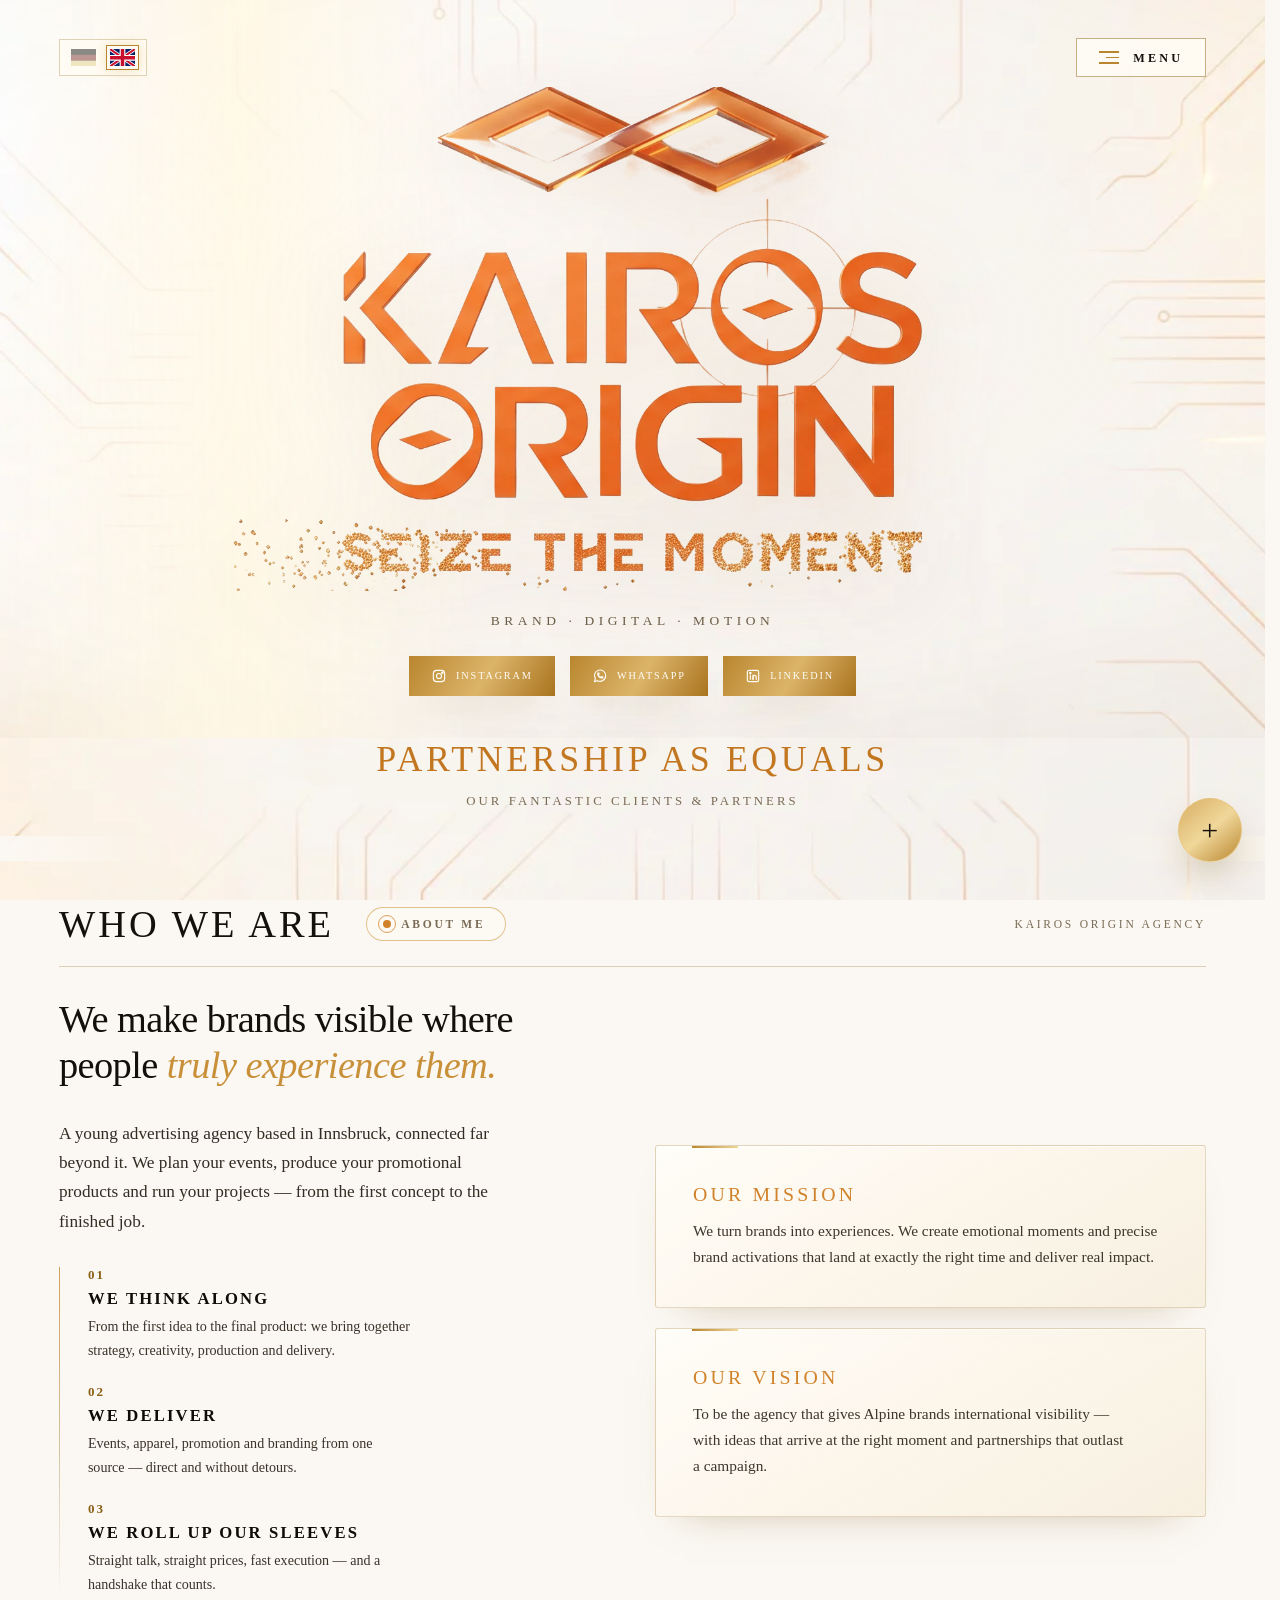
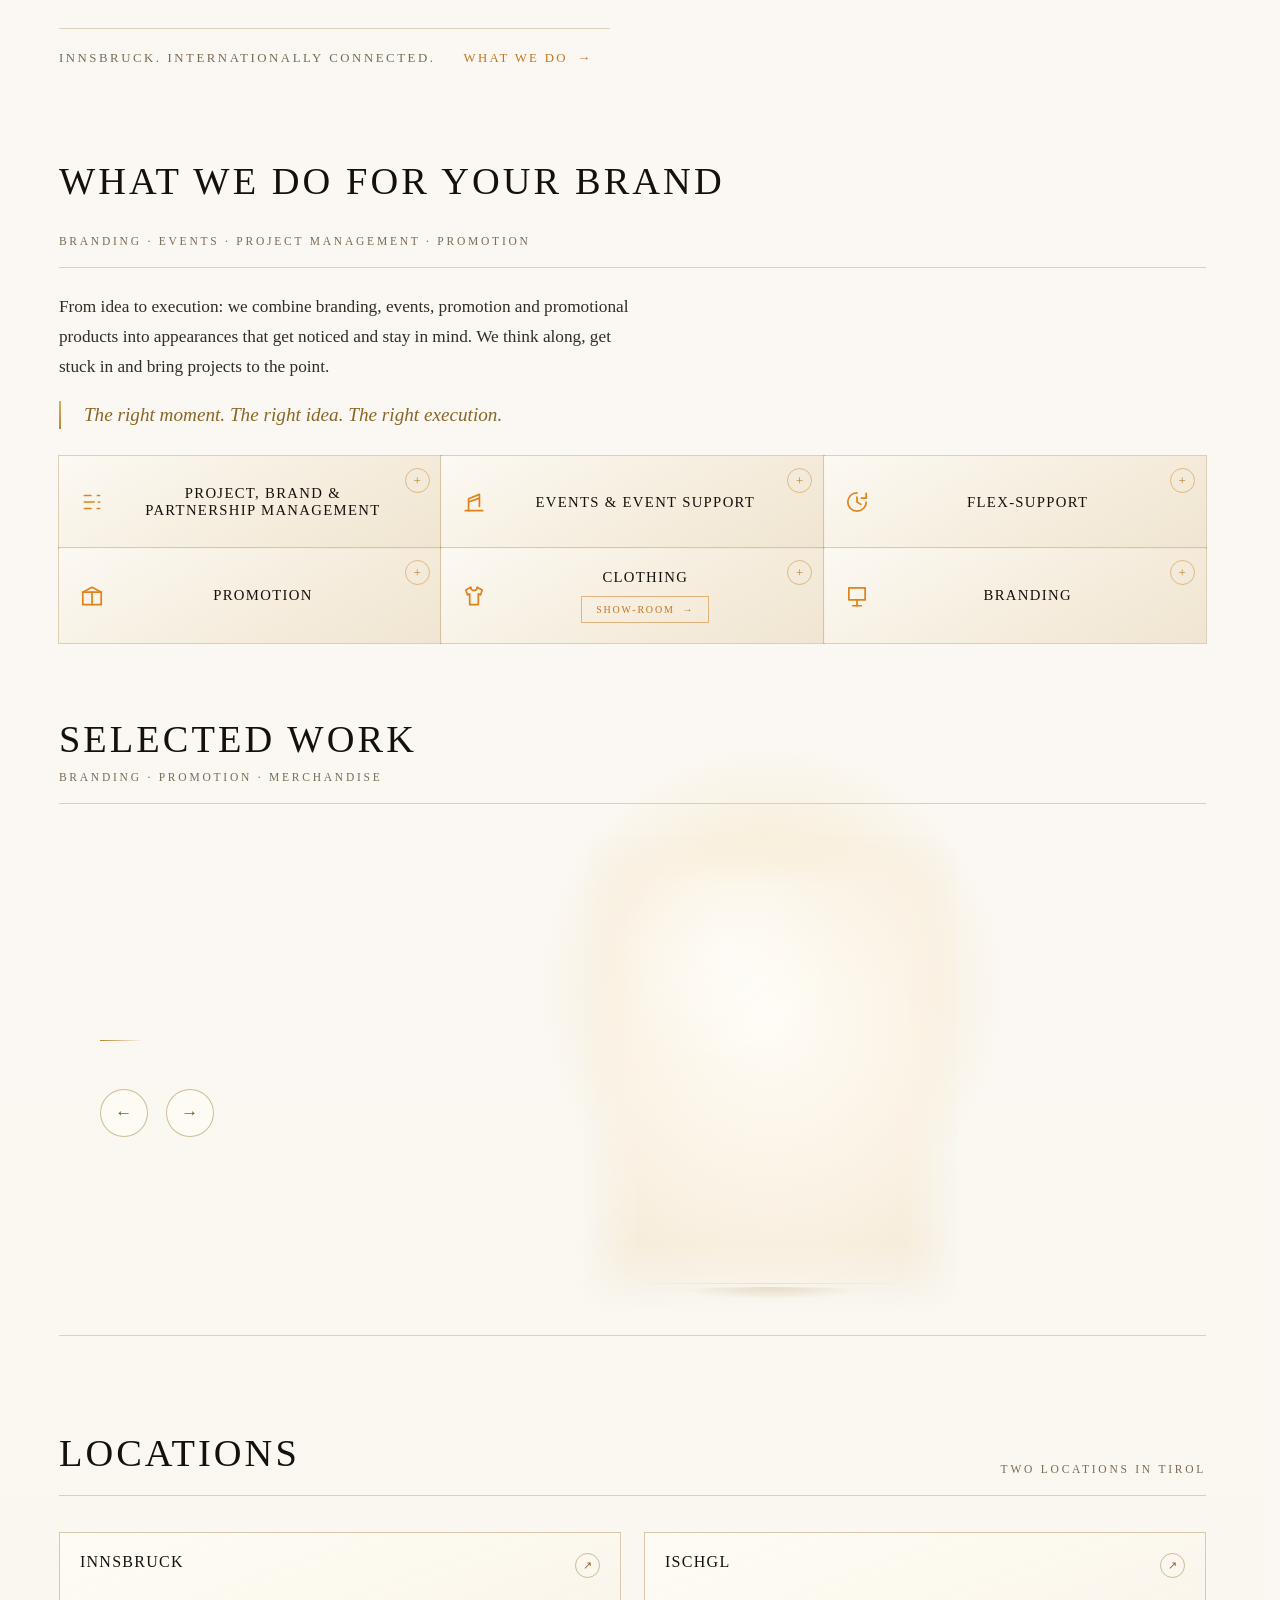
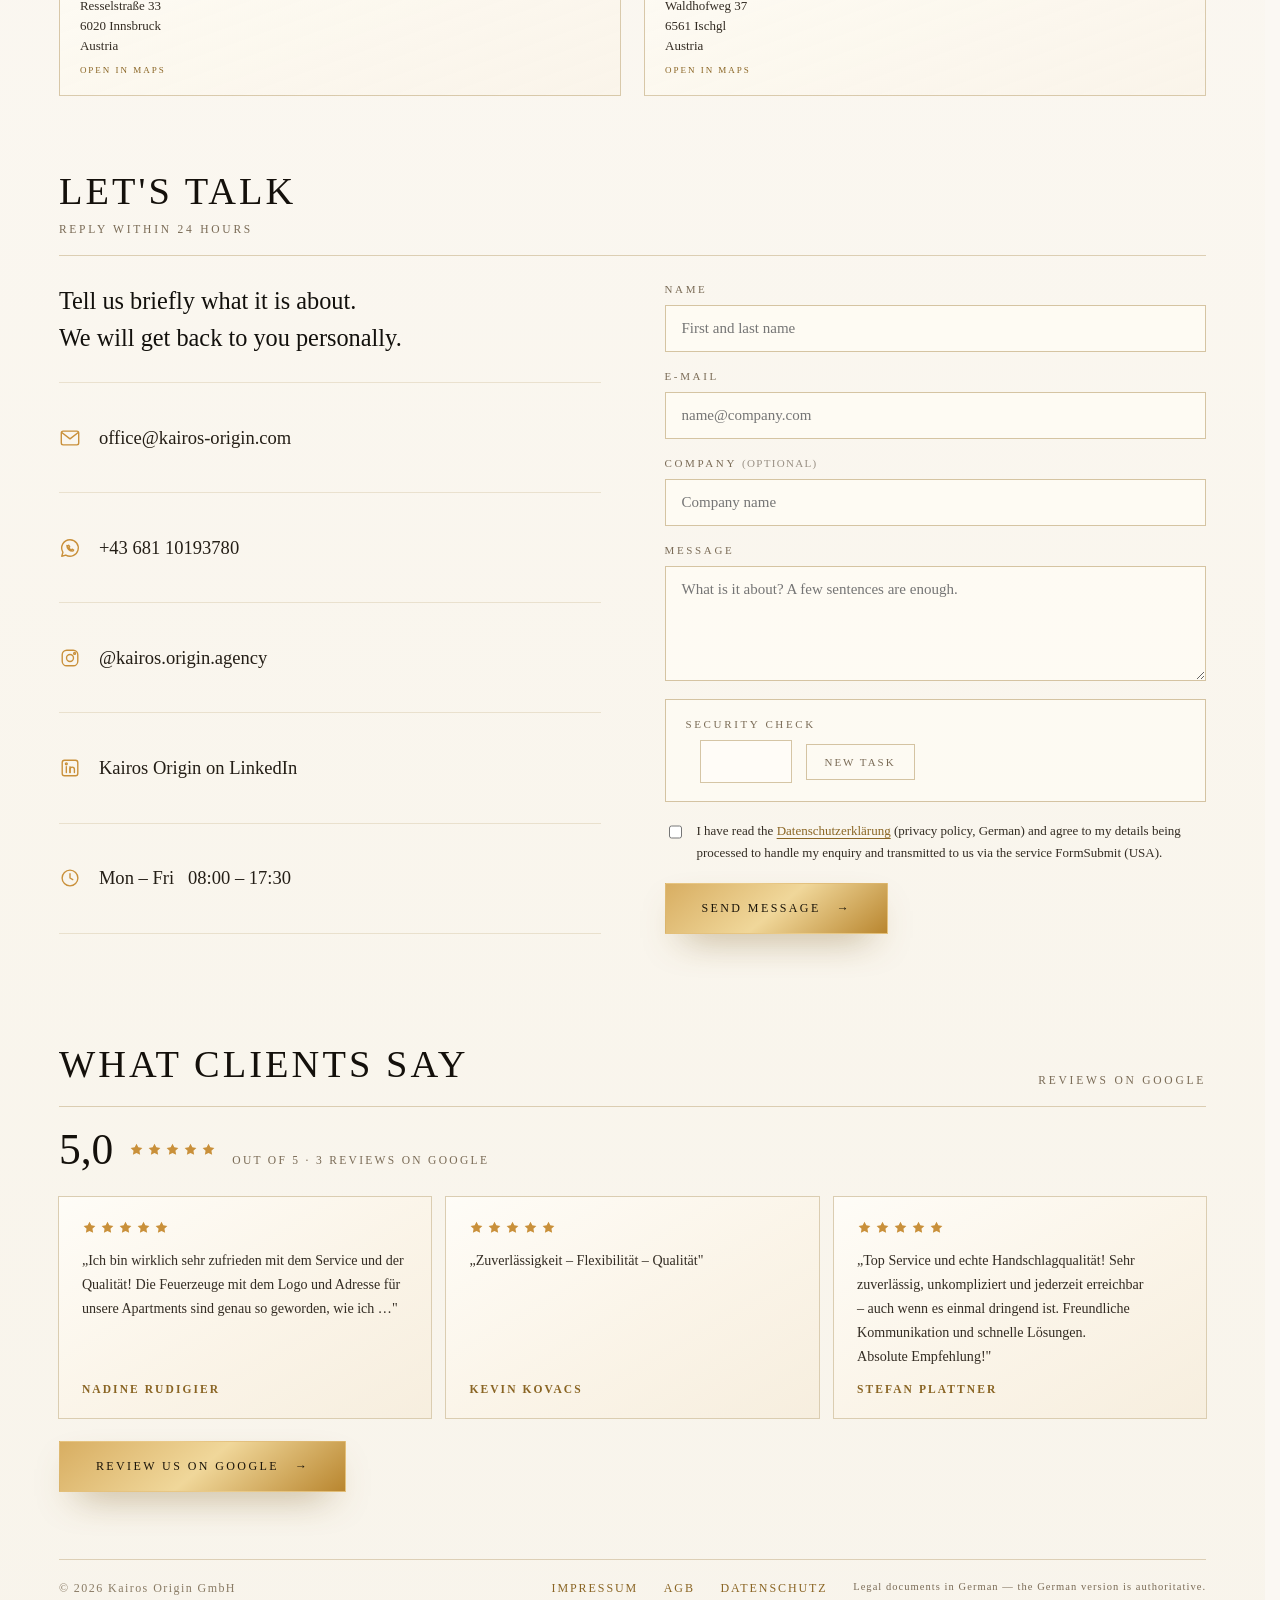
==== commit bf12d891: "Add files via upload" ====
--- a/en/index.html
+++ b/en/index.html
@@ -205,7 +205,7 @@
   <section id="partner" class="partner">
     <div class="partner-kopf">
       <h2>Partnership as equals</h2>
-      <p>Brands that trust us</p>
+      <p>Our fantastic clients &amp; partners</p>
     </div>
     <div class="laufband-rahmen">
       <!-- Logos werden aus js/main.js eingesetzt -->
@@ -217,6 +217,10 @@
   <section id="agency" class="agentur">
     <div class="abschnitt-kopf">
       <h2>Who we are</h2>
+      <button type="button" class="ueber-knopf" data-oeffnen="uebermich">
+        <span class="ueber-knopf-punkt" aria-hidden="true"></span>
+        <span>About me</span>
+      </button>
       <span>Kairos Origin Agency</span>
     </div>
 
@@ -412,21 +416,10 @@
   <section id="standorte" class="abschnitt">
     <div class="abschnitt-kopf">
       <h2>Locations</h2>
-      <span>Three offices in Tirol</span>
+      <span>Two locations in Tirol</span>
     </div>
 
     <div class="standorte-raster">
-
-      <a class="standort" href="https://maps.google.com/maps?q=Franz-Singer-Strasse+5,+6091+Goetzens,+Austria" target="_blank" rel="noopener">
-        <div class="standort-kopf">
-          <h3>Götzens</h3>
-          <span class="standort-pfeil">↗</span>
-        </div>
-        <div class="standort-fuss">
-          <p>Franz-Singer-Straße 5<br>6091 Götzens<br>Austria</p>
-          <span>Open in Maps</span>
-        </div>
-      </a>
 
       <a class="standort" href="https://maps.google.com/maps?q=Resselstrasse+33,+6020+Innsbruck,+Austria" target="_blank" rel="noopener">
         <div class="standort-kopf">
@@ -488,18 +481,29 @@
         </div>
       </div>
 
-      <!-- ================= ACHTUNG: SCHAUFORMULAR =================
-           Dieses Formular ist derzeit eine reine DARSTELLUNG. Es verschickt
-           NICHTS. Ein Formular braucht einen Server, der die Nachricht
-           weitergibt; auf GitHub Pages gibt es den nicht.
-
-           ZUM SCHARFSTELLEN nach dem Umzug auf echtes Hosting (siehe
-           website/MERKZETTEL-FORMULAR.md):
-             1. kontakt.php in den Ordner der Seite legen
-             2. hier action="kontakt.php" method="post" ergaenzen
-             3. in js/main.js die Zeile FORMULAR_SCHAUMODUS auf false setzen
+      <!-- ==========================================================
+           FORMULAR — versendet über FormSubmit (formsubmit.co).
+           Das Formular schickt die Eingaben an FormSubmit, der Dienst
+           leitet sie als E-Mail an office@kairos-origin.com weiter. Kein eigener
+           Server nötig, laeuft also auch auf GitHub Pages.
+
+           EINMALIGE FREISCHALTUNG: Beim ersten Absenden kommt eine
+           Bestaetigungsmail von FormSubmit an office@kairos-origin.com.
+           Darin den Link anklicken — danach laeuft es dauerhaft.
+
+           Auf eigenem Hosting mit PHP ist kontakt.php.txt die
+           datenschutzfreundlichere Alternative (siehe LIESMICH.md).
            ========================================================== -->
-      <form class="kontakt-formular" id="kontaktformular" novalidate>
+      <form class="kontakt-formular" id="kontaktformular" novalidate
+            action="https://formsubmit.co/office@kairos-origin.com" method="post">
+
+        <!-- Steuerfelder fuer FormSubmit, fuer Besucher unsichtbar -->
+        <input type="hidden" name="_subject" value="New enquiry via kairos-origin.com">
+        <input type="hidden" name="_captcha" value="false">
+        <input type="hidden" name="_template" value="table">
+        <input type="hidden" name="_next" value="https://rudimate058.github.io/kairos-origin/danke.html">
+        <input type="hidden" name="_honey" value="">
+
 
         <label class="feld">
           <span>Name</span>
@@ -545,7 +549,7 @@
 
         <label class="zustimmung">
           <input type="checkbox" name="zustimmung" required>
-          <span>I have read the <a href="#" data-oeffnen="datenschutz" lang="de">Datenschutzerklärung</a> (privacy policy, German) and agree to my details being processed to handle my enquiry.</span>
+          <span>I have read the <a href="#" data-oeffnen="datenschutz" lang="de">Datenschutzerklärung</a> (privacy policy, German) and agree to my details being processed to handle my enquiry and transmitted to us via the service FormSubmit (USA).</span>
         </label>
 
         <button type="submit" class="knopf-gold">Send message <span>→</span></button>
@@ -555,19 +559,84 @@
 
     </div>
 
-    <div class="fussbereich">
-      <div class="fuss-adresse">
-        <span>© 2026 Kairos Origin GmbH</span>
-        <span>Franz-Singer-Straße 5, 6091 Götzens · Resselstraße 33, 6020 Innsbruck</span>
-      </div>
-      <div class="fuss-links">
-        <button type="button" data-oeffnen="impressum" lang="de">Impressum</button>
-        <button type="button" data-oeffnen="agb" lang="de">AGB</button>
-        <button type="button" data-oeffnen="datenschutz" lang="de">Datenschutz</button>
-        <span class="fuss-hinweis">Legal documents in German — the German version is authoritative.</span>
-      </div>
-    </div>
+
   </section>
+
+  <!-- ================= Kundenstimmen ================= -->
+  <section id="stimmen" class="abschnitt stimmen">
+    <div class="abschnitt-kopf">
+      <h2>What clients say</h2>
+      <span>Reviews on Google</span>
+    </div>
+
+    <div class="stimmen-gesamt">
+      <span class="stimmen-note">5,0</span>
+      <div class="stimmen-sterne-gross" aria-hidden="true"><svg viewBox="0 0 24 24" width="15" height="15" fill="#c9903a" stroke="none"><path d="M12 2.6l2.9 5.9 6.5.95-4.7 4.6 1.1 6.45L12 17.45 6.2 20.5l1.1-6.45-4.7-4.6 6.5-.95z"></path></svg><svg viewBox="0 0 24 24" width="15" height="15" fill="#c9903a" stroke="none"><path d="M12 2.6l2.9 5.9 6.5.95-4.7 4.6 1.1 6.45L12 17.45 6.2 20.5l1.1-6.45-4.7-4.6 6.5-.95z"></path></svg><svg viewBox="0 0 24 24" width="15" height="15" fill="#c9903a" stroke="none"><path d="M12 2.6l2.9 5.9 6.5.95-4.7 4.6 1.1 6.45L12 17.45 6.2 20.5l1.1-6.45-4.7-4.6 6.5-.95z"></path></svg><svg viewBox="0 0 24 24" width="15" height="15" fill="#c9903a" stroke="none"><path d="M12 2.6l2.9 5.9 6.5.95-4.7 4.6 1.1 6.45L12 17.45 6.2 20.5l1.1-6.45-4.7-4.6 6.5-.95z"></path></svg><svg viewBox="0 0 24 24" width="15" height="15" fill="#c9903a" stroke="none"><path d="M12 2.6l2.9 5.9 6.5.95-4.7 4.6 1.1 6.45L12 17.45 6.2 20.5l1.1-6.45-4.7-4.6 6.5-.95z"></path></svg></div>
+      <span class="stimmen-zahl">out of 5 · 3 reviews on Google</span>
+    </div>
+
+    <div class="stimmen-raster">
+        <blockquote class="stimme">
+          <div class="stimme-sterne" aria-label="5 out of 5 stars"><svg viewBox="0 0 24 24" width="15" height="15" fill="#c9903a" stroke="none"><path d="M12 2.6l2.9 5.9 6.5.95-4.7 4.6 1.1 6.45L12 17.45 6.2 20.5l1.1-6.45-4.7-4.6 6.5-.95z"></path></svg><svg viewBox="0 0 24 24" width="15" height="15" fill="#c9903a" stroke="none"><path d="M12 2.6l2.9 5.9 6.5.95-4.7 4.6 1.1 6.45L12 17.45 6.2 20.5l1.1-6.45-4.7-4.6 6.5-.95z"></path></svg><svg viewBox="0 0 24 24" width="15" height="15" fill="#c9903a" stroke="none"><path d="M12 2.6l2.9 5.9 6.5.95-4.7 4.6 1.1 6.45L12 17.45 6.2 20.5l1.1-6.45-4.7-4.6 6.5-.95z"></path></svg><svg viewBox="0 0 24 24" width="15" height="15" fill="#c9903a" stroke="none"><path d="M12 2.6l2.9 5.9 6.5.95-4.7 4.6 1.1 6.45L12 17.45 6.2 20.5l1.1-6.45-4.7-4.6 6.5-.95z"></path></svg><svg viewBox="0 0 24 24" width="15" height="15" fill="#c9903a" stroke="none"><path d="M12 2.6l2.9 5.9 6.5.95-4.7 4.6 1.1 6.45L12 17.45 6.2 20.5l1.1-6.45-4.7-4.6 6.5-.95z"></path></svg></div>
+          <p>„Ich bin wirklich sehr zufrieden mit dem Service und der Qualität! Die Feuerzeuge mit dem Logo und Adresse für unsere Apartments sind genau so geworden, wie ich …"</p>
+          <footer>Nadine Rudigier</footer>
+        </blockquote>
+        <blockquote class="stimme">
+          <div class="stimme-sterne" aria-label="5 out of 5 stars"><svg viewBox="0 0 24 24" width="15" height="15" fill="#c9903a" stroke="none"><path d="M12 2.6l2.9 5.9 6.5.95-4.7 4.6 1.1 6.45L12 17.45 6.2 20.5l1.1-6.45-4.7-4.6 6.5-.95z"></path></svg><svg viewBox="0 0 24 24" width="15" height="15" fill="#c9903a" stroke="none"><path d="M12 2.6l2.9 5.9 6.5.95-4.7 4.6 1.1 6.45L12 17.45 6.2 20.5l1.1-6.45-4.7-4.6 6.5-.95z"></path></svg><svg viewBox="0 0 24 24" width="15" height="15" fill="#c9903a" stroke="none"><path d="M12 2.6l2.9 5.9 6.5.95-4.7 4.6 1.1 6.45L12 17.45 6.2 20.5l1.1-6.45-4.7-4.6 6.5-.95z"></path></svg><svg viewBox="0 0 24 24" width="15" height="15" fill="#c9903a" stroke="none"><path d="M12 2.6l2.9 5.9 6.5.95-4.7 4.6 1.1 6.45L12 17.45 6.2 20.5l1.1-6.45-4.7-4.6 6.5-.95z"></path></svg><svg viewBox="0 0 24 24" width="15" height="15" fill="#c9903a" stroke="none"><path d="M12 2.6l2.9 5.9 6.5.95-4.7 4.6 1.1 6.45L12 17.45 6.2 20.5l1.1-6.45-4.7-4.6 6.5-.95z"></path></svg></div>
+          <p>„Zuverlässigkeit – Flexibilität – Qualität"</p>
+          <footer>Kevin Kovacs</footer>
+        </blockquote>
+        <blockquote class="stimme">
+          <div class="stimme-sterne" aria-label="5 out of 5 stars"><svg viewBox="0 0 24 24" width="15" height="15" fill="#c9903a" stroke="none"><path d="M12 2.6l2.9 5.9 6.5.95-4.7 4.6 1.1 6.45L12 17.45 6.2 20.5l1.1-6.45-4.7-4.6 6.5-.95z"></path></svg><svg viewBox="0 0 24 24" width="15" height="15" fill="#c9903a" stroke="none"><path d="M12 2.6l2.9 5.9 6.5.95-4.7 4.6 1.1 6.45L12 17.45 6.2 20.5l1.1-6.45-4.7-4.6 6.5-.95z"></path></svg><svg viewBox="0 0 24 24" width="15" height="15" fill="#c9903a" stroke="none"><path d="M12 2.6l2.9 5.9 6.5.95-4.7 4.6 1.1 6.45L12 17.45 6.2 20.5l1.1-6.45-4.7-4.6 6.5-.95z"></path></svg><svg viewBox="0 0 24 24" width="15" height="15" fill="#c9903a" stroke="none"><path d="M12 2.6l2.9 5.9 6.5.95-4.7 4.6 1.1 6.45L12 17.45 6.2 20.5l1.1-6.45-4.7-4.6 6.5-.95z"></path></svg><svg viewBox="0 0 24 24" width="15" height="15" fill="#c9903a" stroke="none"><path d="M12 2.6l2.9 5.9 6.5.95-4.7 4.6 1.1 6.45L12 17.45 6.2 20.5l1.1-6.45-4.7-4.6 6.5-.95z"></path></svg></div>
+          <p>„Top Service und echte Handschlagqualität! Sehr zuverlässig, unkompliziert und jederzeit erreichbar – auch wenn es einmal dringend ist. Freundliche Kommunikation und schnelle Lösungen. Absolute Empfehlung!"</p>
+          <footer>Stefan Plattner</footer>
+        </blockquote>
+    </div>
+
+    <div class="stimmen-fuss">
+      <a class="knopf-gold" href="https://www.google.com/maps/search/?api=1&amp;query=Kairos%20Origin%20Resselstra%C3%9Fe%2033%206020%20Innsbruck" target="_blank" rel="noopener">Review us on Google <span>→</span></a>
+    </div>
+  </section>
+
+  <div class="fussbereich">
+    <div class="fuss-adresse">
+      <span>© 2026 Kairos Origin GmbH</span>
+    </div>
+    <div class="fuss-links">
+      <button type="button" data-oeffnen="impressum" lang="de">Impressum</button>
+      <button type="button" data-oeffnen="agb" lang="de">AGB</button>
+      <button type="button" data-oeffnen="datenschutz" lang="de">Datenschutz</button>
+      <span class="fuss-hinweis">Legal documents in German — the German version is authoritative.</span>
+    </div>
+  </div>
+
+
+  <!-- ================= About me ================= -->
+  <div class="overlay uebermich-overlay" role="dialog" aria-modal="true" id="uebermich" aria-labelledby="uebermich-titel">
+    <div class="overlay-tafel uebermich-tafel">
+      <span class="blase-glanz" aria-hidden="true"></span>
+      <button type="button" class="overlay-schliessen" data-schliessen aria-label="Close">✕</button>
+      <!-- Foto austauschen: Datei nach assets/sandro.webp legen -->
+      <figure class="ueber-foto ohne-bild">
+        <!-- Foto einsetzen: Datei nach assets/sandro.webp legen, dann die naechste Zeile einkommentieren und "ohne-bild" oben entfernen -->
+        <!-- <img src="../assets/sandro.webp" alt="Sandro Holzmann" width="140" height="140" loading="lazy"> -->
+        <figcaption aria-hidden="true">Foto</figcaption>
+      </figure>
+      <p class="ueber-rolle">Founder &amp; Managing Director</p>
+      <h2 id="uebermich-titel">Sandro Holzmann</h2>
+      <p class="ueber-text">Raised in Tirol, schooled in sport: for years I looked after events, sponsorships and brand activations for clubs and partners — and saw where good ideas fall apart. Rarely in the concept. Almost always in the execution.</p>
+      <p class="ueber-text">That is where Kairos Origin starts. I see projects through from the first sketch to the product someone actually holds. Short lines, clear prices, one person to talk to — and a handshake that counts.</p>
+      <div class="ueber-werte">
+        <span>A handshake that counts</span>
+        <span>Direct lines</span>
+        <span>Tirol · International</span>
+      </div>
+      <div class="ueber-fuss">
+        <a class="knopf-gold" href="#contact" data-schliessen>Let's talk <span>→</span></a>
+        <a class="ueber-link" href="https://www.linkedin.com/company/127184144" target="_blank" rel="noopener">LinkedIn ↗</a>
+      </div>
+    </div>
+  </div>
 
   <!-- ================= Grossansicht der Produkte ================= -->
   <div class="grossansicht" role="dialog" aria-modal="true">
@@ -673,8 +742,8 @@
           <p>Beim Aufruf unserer Website werden automatisch technische Zugriffsdaten übertragen (IP-Adresse, Browsertyp, Betriebssystem, Referrer-URL, Datum und Uhrzeit des Zugriffs). Diese Daten dienen ausschließlich dem sicheren technischen Betrieb der Website und werden nicht zur Identifikation einzelner Personen verwendet. Rechtsgrundlage: Art. 6 Abs. 1 lit. f DSGVO (berechtigtes Interesse).</p>
         </section>
         <section>
-          <h3>3. Kontaktaufnahme</h3>
-          <p>Diese Website enthält kein Kontaktformular. Die Kontaktaufnahme erfolgt über die angegebenen Wege: E-Mail, Telefon oder WhatsApp. Wenn Sie uns auf einem dieser Wege schreiben, verarbeiten wir Ihre Angaben (Name, Kontaktdaten, Inhalt der Nachricht) ausschließlich zur Bearbeitung Ihrer Anfrage. Eine Speicherung in einer Datenbank auf dem Webserver findet nicht statt. Eine Weitergabe an Dritte erfolgt nicht; ausgenommen ist unser Hosting- und E-Mail-Anbieter, der als Auftragsverarbeiter auf Grundlage eines Auftragsverarbeitungsvertrages tätig ist. Rechtsgrundlage: Art. 6 Abs. 1 lit. b DSGVO. Ihre Daten werden nach vollständiger Bearbeitung gelöscht, sofern keine gesetzlichen Aufbewahrungspflichten entgegenstehen.<br><br>Bei Kontaktaufnahme über WhatsApp gelten zusätzlich die Datenschutzbestimmungen von WhatsApp Ireland Limited.</p>
+          <h3>3. Kontaktformular und Kontaktaufnahme</h3>
+          <p>Diese Website enthält ein Kontaktformular. Die darin eingegebenen Angaben (Name, E-Mail-Adresse, Firma, Inhalt der Nachricht) werden zur Zustellung an uns über den Dienst <strong>FormSubmit</strong> verarbeitet. FormSubmit wird von Formsubmit.co betrieben und hat seinen Sitz in den Vereinigten Staaten. Beim Absenden des Formulars werden Ihre Angaben sowie Ihre IP-Adresse an FormSubmit übermittelt und von dort als E-Mail an uns weitergeleitet; eine Übermittlung in ein Drittland im Sinne des Kapitels V DSGVO findet damit statt. Rechtsgrundlage ist Ihre Einwilligung nach Art. 6 Abs. 1 lit. a DSGVO, die Sie mit dem Setzen des Hakens vor dem Absenden erteilen, sowie Art. 6 Abs. 1 lit. b DSGVO zur Bearbeitung Ihrer Anfrage. Die Einwilligung können Sie jederzeit widerrufen; die Rechtmäßigkeit der bis zum Widerruf erfolgten Verarbeitung bleibt unberührt. Einzelheiten zur Verarbeitung durch FormSubmit finden Sie unter <a href="https://formsubmit.co/privacy" target="_blank" rel="noopener">formsubmit.co/privacy</a>.<br><br>Sie können uns Ihre Anfrage stattdessen jederzeit ohne Nutzung des Formulars direkt per E-Mail, Telefon oder WhatsApp zukommen lassen. In diesem Fall verarbeiten wir Ihre Angaben ausschließlich zur Bearbeitung Ihrer Anfrage; eine Weitergabe an Dritte erfolgt nicht, ausgenommen unser Hosting- und E-Mail-Anbieter als Auftragsverarbeiter. Rechtsgrundlage: Art. 6 Abs. 1 lit. b DSGVO. Ihre Daten werden nach vollständiger Bearbeitung gelöscht, sofern keine gesetzlichen Aufbewahrungspflichten entgegenstehen.<br><br>Bei Kontaktaufnahme über WhatsApp gelten zusätzlich die Datenschutzbestimmungen von WhatsApp Ireland Limited.</p>
         </section>
         <section>
           <h3>4. Cookies und Analyse</h3>
--- a/css/style.css
+++ b/css/style.css
@@ -35,9 +35,34 @@
   --karte-hover:  linear-gradient(150deg, rgba(255,254,251,1) 0%, rgba(254,250,242,.97) 55%, rgba(252,245,232,.94) 100%);
   --glanz:        inset 3px 0 0 rgba(209,131,44,.85), 0 0 28px rgba(201,152,58,.18);
   --serif:        'Palatino Linotype', 'Book Antiqua', Palatino, 'URW Palladio L', Georgia, serif;
-}
+
+  /* Layout-Groessen. --band deckelt die Inhaltsbreite: ab etwa 1500 px waechst
+     der Inhalt nicht weiter, er zentriert sich. --rand ist der Seitenabstand
+     und wird pro Breakpoint einmal gesetzt, nicht pro Bauteil. */
+  --band:      1360px;
+  --band-weit: 1600px;   /* Kopfbereich und Laufband duerfen breiter atmen */
+  --band-text: 68ch;     /* Lesebreite fuer Fliesstext */
+  --rand:      clamp(20px, 4.6vw, 72px);
+
+  /* Abstandsskala: alle Abstaende greifen auf diese Stufen zu */
+  --l1:  8px;
+  --l2:  14px;
+  --l3:  20px;
+  --l4:  clamp(20px, 2.4vw, 32px);
+  --l5:  clamp(28px, 3.4vw, 48px);
+  --l6:  clamp(36px, 4.4vw, 64px);
+  --l7:  clamp(44px, 5.6vh, 76px);
+
+  /* Kleinste angenehme Beruehrungsflaeche */
+  --griff: 44px;
+}
+
 
 * { box-sizing: border-box; }
+
+/* Nichts darf die Seite seitlich aufziehen */
+html, body { max-width: 100%; overflow-x: clip; }
+img, svg, video { max-width: 100%; }
 
 html {
   scroll-behavior: smooth;
@@ -109,7 +134,8 @@
 
 /* Wiederkehrender Abschnittskopf: Titel links, Beschriftung rechts */
 .abschnitt {
-  padding: clamp(40px, 5.5vh, 74px) clamp(18px, 5vw, 76px) clamp(18px, 2.6vh, 34px);
+  padding-block: var(--l7) clamp(18px, 2.6vh, 34px);
+  padding-inline: max(var(--rand), (100% - var(--band)) / 2);
 }
 
 .abschnitt-kopf {
@@ -134,6 +160,17 @@
   letter-spacing: .24em;
   text-transform: uppercase;
   color: var(--grau);
+}
+
+/* Bei "Ausgewaehlte Arbeiten" und "Lass uns reden" steht die Unterzeile links unter der Ueberschrift */
+#agency .abschnitt-kopf { align-items: center; }
+#agency .abschnitt-kopf span { margin-left: auto; }
+
+#work .abschnitt-kopf,
+#contact .abschnitt-kopf {
+  flex-direction: column;
+  align-items: flex-start;
+  gap: 10px;
 }
 
 /* Goldene Schaltflaeche */
@@ -260,7 +297,8 @@
   position: relative;
   display: flex;
   flex-direction: column;
-  padding: clamp(14px, 3vw, 40px) clamp(16px, 5vw, 76px) clamp(6px, 1vh, 14px);
+  padding-block: clamp(14px, 3vw, 40px) clamp(6px, 1vh, 14px);
+  padding-inline: max(var(--rand), (100% - var(--band-weit)) / 2);
 }
 
 /* Ist das Fenster breiter als hoch, wird das Logo gross genug, um den
@@ -825,8 +863,8 @@
   display: flex;
   flex-direction: column;
   align-items: center;
-  gap: 14px;
-  padding: 0 clamp(18px, 5vw, 76px);
+  gap: var(--l2);
+  padding-inline: max(var(--rand), (100% - var(--band)) / 2);
   text-align: center;
 }
 
@@ -875,7 +913,7 @@
   flex: none;
   width: clamp(104px, 10vw, 140px);
   height: clamp(30px, 3.2vw, 42px);
-  margin: 0 clamp(10px, 1.2vw, 18px);
+  margin: 0 clamp(13px, 1.4vw, 23px);
   background: #1c1710;
   opacity: .92;
   mask-repeat: no-repeat;
@@ -908,7 +946,8 @@
 /* ---------- 5. Agentur --------------------------------------------------- */
 
 .agentur {
-  padding: clamp(12px, 2vh, 28px) clamp(18px, 5vw, 76px) clamp(24px, 4vh, 48px);
+  padding-block: clamp(12px, 2vh, 28px) var(--l5);
+  padding-inline: max(var(--rand), (100% - var(--band)) / 2);
 }
 
 .agentur-raster {
@@ -954,9 +993,9 @@
 
 .agentur-punkt {
   display: grid;
-  grid-template-columns: auto minmax(0, 1fr);
-  gap: 4px 18px;
-  align-items: baseline;
+  grid-template-columns: minmax(0, 1fr);
+  gap: 6px;
+  align-items: start;
 }
 
 .agentur-punkt .ziffer {
@@ -976,7 +1015,7 @@
 }
 
 .agentur-punkt p {
-  grid-column: 2;
+  grid-column: 1;
   max-width: 46ch;
   font-size: clamp(14px, 1.1vw, 16px);
   line-height: 1.7;
@@ -1099,6 +1138,7 @@
   justify-content: center;
   gap: clamp(11px, 1vw, 16px);
   padding: clamp(16px, 1.6vw, 22px) clamp(30px, 2.6vw, 38px);
+  padding-left: clamp(56px, 4.6vw, 68px);
   min-height: 92px;
   background: var(--karte);
   outline: 1px solid var(--linie);
@@ -1128,8 +1168,13 @@
   right: clamp(10px, .9vw, 14px);
 }
 
+/* Symbole aller Boxen stehen an derselben Stelle links, mittig zur Boxhoehe */
 .leistung-icon {
   flex: none;
+  position: absolute;
+  left: clamp(16px, 1.5vw, 22px);
+  top: 50%;
+  transform: translateY(-50%);
   display: flex;
   align-items: center;
   justify-content: center;
@@ -1202,12 +1247,16 @@
 
 /* Beide Klassen adressieren, sonst gewinnt die spaeter notierte .overlay-tafel */
 .overlay-tafel.leistung-tafel { width: min(560px, 100%); }
+.leistung-tafel .overlay-kopf { position: relative; }
+.leistung-tafel .overlay-kopf h2 { text-align: center; width: 100%; padding: 0 40px; }
+.leistung-tafel .overlay-kopf .overlay-schliessen { position: absolute; top: 0; right: 0; }
 
 .leistung-fenster-text {
   margin-top: 24px;
   font-size: clamp(15px, 1.2vw, 17px);
   line-height: 1.8;
   color: var(--tinte-hell);
+  text-align: center;
   white-space: pre-line;
 }
 
@@ -1515,12 +1564,12 @@
 .kontakt-liste {
   display: flex;
   flex-direction: column;
-  justify-content: space-between;
   flex: 1 1 auto;
 }
 
 .kontakt-zeile {
   display: flex;
+  flex: 1 1 0;
   align-items: center;
   gap: 18px;
   padding: clamp(16px, 1.9vw, 25px) 0;
@@ -1529,7 +1578,7 @@
   color: #241e16;
 }
 
-.kontakt-zeile:first-child { padding-top: 0; border-top: none; }
+.kontakt-zeile:first-child { padding-top: clamp(16px, 1.9vw, 25px); }
 .kontakt-liste > :last-child { border-bottom: 1px solid var(--linie-fein); }
 
 .kontakt-zeile svg { flex: none; }
@@ -1678,18 +1727,31 @@
 
 /* Fußbereich */
 .fussbereich {
+  position: relative;
   display: flex;
   flex-wrap: wrap;
   align-items: center;
   justify-content: space-between;
   gap: 16px;
-  margin-top: clamp(28px, 4vh, 52px);
-  padding-top: 22px;
-  border-top: 1px solid rgba(150,112,42,.28);
+  margin: 0;
+  margin-top: var(--l5);
+  padding-block: 22px clamp(24px, 3vh, 40px);
+  padding-inline: max(var(--rand), (100% - var(--band)) / 2);
   font-size: 12px;
   letter-spacing: .16em;
   text-transform: uppercase;
   color: var(--grau);
+}
+
+/* Die Haarlinie folgt dem Inhaltsband, damit sie mit den Linien der
+   Abschnittskoepfe darueber fluchtet. */
+.fussbereich::before {
+  content: '';
+  position: absolute;
+  top: 0;
+  left: max(var(--rand), (100% - var(--band)) / 2);
+  right: max(var(--rand), (100% - var(--band)) / 2);
+  border-top: 1px solid rgba(150,112,42,.28);
 }
 
 .fuss-adresse { display: flex; flex-direction: column; gap: 8px; }
@@ -2267,17 +2329,20 @@
    Raster auf dieser Breite zu eng werden.
    -------------------------------------------------------------------------- */
 
-@media (min-width: 761px) and (max-width: 1023px) {
-
-  .abschnitt { padding: clamp(34px, 5vw, 52px) 30px clamp(18px, 3vw, 26px); }
-
-  .hero-inhalt { padding: 24px 30px 12px; }
+@media (min-width: 768px) and (max-width: 1023px) {
+
+  /* Ein Wert steuert den Seitenabstand aller Abschnitte */
+  :root { --rand: 32px; }
+
+  .abschnitt { padding-block: clamp(34px, 5vw, 52px) clamp(18px, 3vw, 26px); }
+
+  .hero-inhalt { padding-block: 24px 12px; }
 
   /* Leistungen: zwei statt drei Spalten */
   .leistungen-raster { grid-template-columns: 1fr 1fr; }
 
   /* Agentur: Text und Karten untereinander, sonst wird beides zu schmal */
-  .agentur { padding: 20px 30px 32px; }
+  .agentur { padding-block: 20px 32px; }
   .agentur-raster { grid-template-columns: 1fr; gap: 34px; }
   .agentur-karten { grid-template-columns: 1fr 1fr; }
 
@@ -2307,7 +2372,7 @@
    Touchscreen nicht funktionieren.
    -------------------------------------------------------------------------- */
 
-@media (max-width: 760px) {
+@media (max-width: 767px) {
 
   /* Der Hintergrund liegt am Handy als eigene, fest stehende Ebene hinter der
      Seite. Mit "background-attachment: scroll" wuerde "cover" die volle
@@ -2325,9 +2390,9 @@
     pointer-events: none;
   }
 
-  .abschnitt {
-    padding: clamp(28px, 6vw, 44px) 18px clamp(16px, 4vw, 24px);
-  }
+  :root { --rand: 18px; }
+
+  .abschnitt { padding-block: clamp(28px, 6vw, 44px) clamp(16px, 4vw, 24px); }
 
   .abschnitt-kopf { gap: 10px; padding-bottom: 14px; }
   .abschnitt-kopf h2 { font-size: 25px; letter-spacing: .06em; }
@@ -2336,7 +2401,7 @@
   /* ----- Kopfbereich ----- */
 
   .hero { min-height: auto; }
-  .hero-inhalt { min-height: auto; padding: 16px 16px 10px; }
+  .hero-inhalt { min-height: auto; padding-block: 16px 10px; }
 
   /* Wortmarke links, Menueknopf rechts */
   .hauptnav { gap: 10px; }
@@ -2387,14 +2452,14 @@
   /* ----- Partner ----- */
 
   .partner { padding: 0 0 14px; margin-top: 0; }
-  .partner-kopf { gap: 8px; padding: 0 18px; }
+  .partner-kopf { gap: 8px; }
   .partner-kopf h2 { font-size: 22px; }
   .partner-kopf p { font-size: 11px; }
-  .partner-logo { width: 92px; height: 28px; margin: 0 10px; }
+  .partner-logo { width: 92px; height: 28px; margin: 0 11px; }
 
   /* ----- Agentur ----- */
 
-  .agentur { padding: 22px 18px 28px; }
+  .agentur { padding-block: 22px 28px; }
   .agentur-raster { gap: 26px; margin-top: 22px; }
   .agentur-text { gap: 24px; }
   .agentur-schlagzeile { font-size: 26px; }
@@ -2416,6 +2481,7 @@
   .leistung {
     gap: 11px;
     padding: 16px 34px;
+    padding-left: 54px;
     min-height: 0;
     transform: none;
   }
@@ -2756,3 +2822,376 @@
 }
 
 .formular-erfolg a:hover { color: var(--orange); }
+
+
+/* ---------- Kundenstimmen ------------------------------------------------- */
+
+.stimmen { padding-top: clamp(30px, 4vh, 48px); }
+
+.stimmen-gesamt {
+  display: flex;
+  align-items: baseline;
+  flex-wrap: wrap;
+  gap: 12px 16px;
+  margin-top: clamp(18px, 2.4vh, 26px);
+}
+
+.stimmen-note {
+  font-size: clamp(30px, 3.4vw, 46px);
+  line-height: 1;
+  color: var(--tinte-dunkel);
+}
+
+.stimmen-sterne-gross { display: flex; gap: 3px; align-self: center; }
+
+.stimmen-zahl {
+  font-size: clamp(11px, .9vw, 13px);
+  letter-spacing: .2em;
+  text-transform: uppercase;
+  color: var(--grau);
+}
+
+.stimmen-raster {
+  display: grid;
+  grid-template-columns: repeat(3, minmax(0, 1fr));
+  gap: clamp(12px, 1.2vw, 20px);
+  margin-top: clamp(20px, 2.8vh, 32px);
+}
+
+.stimme {
+  display: flex;
+  flex-direction: column;
+  gap: 14px;
+  margin: 0;
+  padding: clamp(20px, 1.8vw, 26px);
+  background: var(--karte);
+  outline: 1px solid var(--linie);
+}
+
+.stimme-sterne { display: flex; gap: 3px; }
+
+.stimme p {
+  flex: 1 1 auto;
+  font-size: clamp(14px, 1.1vw, 16px);
+  line-height: 1.7;
+  color: var(--tinte-hell);
+}
+
+.stimme footer {
+  font-size: clamp(11px, .9vw, 12px);
+  font-weight: 700;
+  letter-spacing: .18em;
+  text-transform: uppercase;
+  color: var(--gold-tief);
+}
+
+.stimmen-fuss { margin-top: clamp(20px, 2.6vh, 30px); }
+
+@media (max-width: 860px) {
+  .stimmen-raster { grid-template-columns: 1fr; }
+  .stimme { padding: 18px; }
+}
+
+
+/* ---------- Ueber mich: Knopf mit Goldpuls und Blasen-Fenster ------------- */
+
+.ueber-knopf {
+  position: relative;
+  display: inline-flex;
+  align-items: center;
+  gap: 10px;
+  padding: 10px 20px 10px 16px;
+  border: 1px solid rgba(201,144,58,.55);
+  border-radius: 999px;
+  background: rgba(255,252,246,.6);
+  font: inherit;
+  font-size: clamp(11px, .92vw, 13px);
+  font-weight: 700;
+  letter-spacing: .2em;
+  text-transform: uppercase;
+  color: #8a5f16;
+  cursor: pointer;
+  overflow: hidden;
+  transition: color .35s ease, border-color .35s ease, box-shadow .5s ease, transform .5s cubic-bezier(.2,.7,.2,1);
+}
+
+/* Wandernder Lichtschein */
+.ueber-knopf::after {
+  content: '';
+  position: absolute;
+  top: 0;
+  bottom: 0;
+  left: -60%;
+  width: 45%;
+  background: linear-gradient(100deg, transparent, rgba(255,255,255,.85), transparent);
+  transform: skewX(-18deg);
+  animation: ueber-glanz 4.6s ease-in-out infinite;
+  pointer-events: none;
+}
+
+.ueber-knopf:hover,
+.ueber-knopf:focus-visible {
+  color: #1a1409;
+  border-color: rgba(201,144,58,.9);
+  transform: translateY(-2px);
+  box-shadow: 0 0 26px rgba(201,144,58,.35), 0 14px 26px -18px rgba(120,86,20,.6);
+}
+
+.ueber-knopf-punkt {
+  position: relative;
+  flex: none;
+  width: 8px;
+  height: 8px;
+  border-radius: 50%;
+  background: #d1832c;
+}
+
+.ueber-knopf-punkt::before {
+  content: '';
+  position: absolute;
+  inset: -5px;
+  border-radius: 50%;
+  border: 1px solid rgba(209,131,44,.75);
+  animation: ueber-puls 2.4s ease-out infinite;
+}
+
+@keyframes ueber-puls {
+  0%   { transform: scale(.5); opacity: .9; }
+  70%  { transform: scale(1.7); opacity: 0; }
+  100% { transform: scale(1.7); opacity: 0; }
+}
+
+@keyframes ueber-glanz {
+  0%, 55% { left: -60%; }
+  90%, 100% { left: 130%; }
+}
+
+/* Das Fenster geht wie eine Seifenblase auf */
+.uebermich-tafel {
+  width: min(620px, 100%);
+  border-radius: 28px;
+  overflow-y: auto;
+  clip-path: inset(0 round 28px);
+  background:
+    radial-gradient(120% 90% at 18% 8%, rgba(255,255,255,.95) 0%, rgba(253,248,239,.9) 42%, rgba(244,233,214,.92) 100%);
+  border: 1px solid rgba(214,171,86,.6);
+  box-shadow: inset 0 1px 0 rgba(255,255,255,.9), 0 40px 90px -36px rgba(20,14,6,.75),
+              0 0 60px -10px rgba(201,144,58,.35);
+  transform-origin: 50% 60%;
+  animation: blase-auf .72s cubic-bezier(.16,1.16,.3,1) both;
+}
+
+@keyframes blase-auf {
+  0%   { opacity: 0; transform: scale(.55) translateY(24px); filter: blur(6px); }
+  55%  { opacity: 1; transform: scale(1.04) translateY(0); filter: blur(0); }
+  75%  { transform: scale(.985); }
+  100% { transform: scale(1); }
+}
+
+/* Schimmer, der langsam ueber die Blase wandert */
+.blase-glanz {
+  position: absolute;
+  top: -30%;
+  left: -20%;
+  width: 70%;
+  height: 80%;
+  border-radius: 50%;
+  background: radial-gradient(circle at 35% 35%, rgba(255,255,255,.9), rgba(255,255,255,0) 68%);
+  pointer-events: none;
+  animation: blase-schimmer 9s ease-in-out infinite alternate;
+}
+
+@keyframes blase-schimmer {
+  from { transform: translate(0, 0); }
+  to   { transform: translate(45%, 18%); }
+}
+
+.uebermich-tafel .overlay-schliessen {
+  position: absolute;
+  top: clamp(14px, 1.6vw, 20px);
+  right: clamp(14px, 1.6vw, 20px);
+  border-radius: 50%;
+}
+
+/* Bildplatzhalter: zeigt einen Goldring, solange kein Foto liegt */
+.ueber-foto {
+  position: relative;
+  width: clamp(96px, 11vw, 132px);
+  aspect-ratio: 1;
+  margin: 0 0 22px;
+  border-radius: 50%;
+  overflow: hidden;
+  background: linear-gradient(160deg, rgba(255,255,255,.9), rgba(238,224,199,.9));
+  box-shadow: inset 0 0 0 1px rgba(201,144,58,.55), 0 14px 30px -18px rgba(120,86,20,.6);
+}
+
+.ueber-foto img {
+  width: 100%;
+  height: 100%;
+  object-fit: cover;
+  display: block;
+}
+
+.ueber-foto figcaption {
+  position: absolute;
+  inset: 0;
+  display: none;
+  align-items: center;
+  justify-content: center;
+  font-size: 10px;
+  font-weight: 700;
+  letter-spacing: .24em;
+  text-transform: uppercase;
+  color: #a9741f;
+}
+
+.ueber-foto.ohne-bild img { display: none; }
+.ueber-foto.ohne-bild figcaption { display: flex; }
+
+.ueber-foto.ohne-bild {
+  box-shadow: inset 0 0 0 1px rgba(201,144,58,.4);
+  background:
+    repeating-linear-gradient(135deg, rgba(201,144,58,.1) 0 8px, transparent 8px 16px),
+    linear-gradient(160deg, rgba(255,255,255,.9), rgba(244,233,214,.9));
+}
+
+.ueber-rolle {
+  font-size: clamp(10px, .85vw, 12px);
+  font-weight: 700;
+  letter-spacing: .26em;
+  text-transform: uppercase;
+  color: #a9741f;
+}
+
+.uebermich-tafel h2 {
+  margin-top: 10px;
+  font-size: clamp(26px, 3vw, 40px);
+  letter-spacing: .06em;
+  color: var(--tinte-dunkel);
+}
+
+.ueber-text {
+  margin-top: 18px;
+  max-width: 48ch;
+  font-size: clamp(14px, 1.15vw, 16px);
+  line-height: 1.75;
+  color: var(--tinte-hell);
+  text-wrap: pretty;
+}
+
+.ueber-werte {
+  display: flex;
+  flex-wrap: wrap;
+  gap: 8px;
+  margin-top: 24px;
+}
+
+.ueber-werte span {
+  padding: 7px 14px;
+  border: 1px solid rgba(201,144,58,.4);
+  border-radius: 999px;
+  font-size: clamp(10px, .82vw, 11px);
+  font-weight: 700;
+  letter-spacing: .18em;
+  text-transform: uppercase;
+  color: #8a5f16;
+}
+
+.ueber-fuss {
+  display: flex;
+  align-items: center;
+  flex-wrap: wrap;
+  gap: 18px;
+  margin-top: 28px;
+}
+
+.ueber-link {
+  font-size: clamp(11px, .9vw, 12px);
+  font-weight: 700;
+  letter-spacing: .18em;
+  text-transform: uppercase;
+  color: #a9741f;
+}
+
+@media (prefers-reduced-motion: reduce) {
+  .ueber-knopf::after,
+  .ueber-knopf-punkt::before,
+  .blase-glanz { animation: none; }
+  .uebermich-tafel { animation: none; }
+}
+
+
+/* ---------- Grosse Bildschirme ------------------------------------------- */
+
+/* Ab hier deckelt --band die Inhaltsbreite. Statt den Inhalt weiter zu
+   ziehen, waechst der Aussenrand und die Typografie darf einmal nachlegen. */
+@media (min-width: 1440px) {
+  :root { --rand: 80px; }
+}
+
+@media (min-width: 1800px) {
+  :root { --rand: 96px; }
+
+  /* Der Kopfbereich behaelt sein Logo mittig, laeuft aber nicht in die Breite */
+  .hero-logo { max-width: min(1180px, 72vw); }
+}
+
+/* ---------- Lesebreiten --------------------------------------------------
+   Zeilen ueber etwa 75 Zeichen liest niemand gern. Diese Blocke standen
+   vorher ungedeckelt im Raster und wurden auf 1920 px zu lang.
+   -------------------------------------------------------------------------- */
+
+.leistungen-vorspann,
+.kontakt-einleitung,
+.partner-kopf p,
+.stimmen-zahl { max-width: var(--band-text); }
+
+.leistungen-claim { max-width: 56ch; }
+.agentur-schlagzeile { max-width: 32ch; }
+
+/* ---------- Beruehrungsflaechen ------------------------------------------
+   Auf Zeigergeraeten bleibt alles wie es ist. Wo mit dem Finger bedient
+   wird, wachsen die kleinen Ziele auf ein bequemes Mass.
+   -------------------------------------------------------------------------- */
+
+@media (hover: none) and (pointer: coarse) {
+  .leistung-link,
+  .ueber-knopf,
+  .sprachwahl a,
+  .fuss-links a,
+  .fuss-rechts a,
+  .overlay-schliessen {
+    min-height: var(--griff);
+    display: inline-flex;
+    align-items: center;
+    justify-content: center;
+  }
+
+  .standort-pfeil { width: 38px; height: 38px; }
+
+  /* Miniaturen der Vitrine: als Reihe von Fingerzielen statt Briefmarken */
+  .miniatur { min-height: 52px; }
+
+  /* Kontaktzeilen sind Links — genug Hoehe zum Treffen */
+  .kontakt-zeile { min-height: var(--griff); }
+}
+
+/* ---------- Formularfelder auf dem Handy ---------------------------------
+   Unter 16 px zoomt iOS Safari beim Antippen in das Feld hinein und die
+   Seite bleibt verschoben zurueck.
+   -------------------------------------------------------------------------- */
+
+@media (max-width: 767px) {
+  .kontakt-formular input,
+  .kontakt-formular textarea,
+  .kontakt-formular select {
+    font-size: 16px;
+    min-height: var(--griff);
+  }
+
+  .kontakt-formular textarea { min-height: 132px; }
+
+  /* Zustimmungshaken bequem treffen */
+  .zustimmung { gap: 12px; }
+  .zustimmung input[type="checkbox"] { width: 22px; height: 22px; flex: none; }
+}
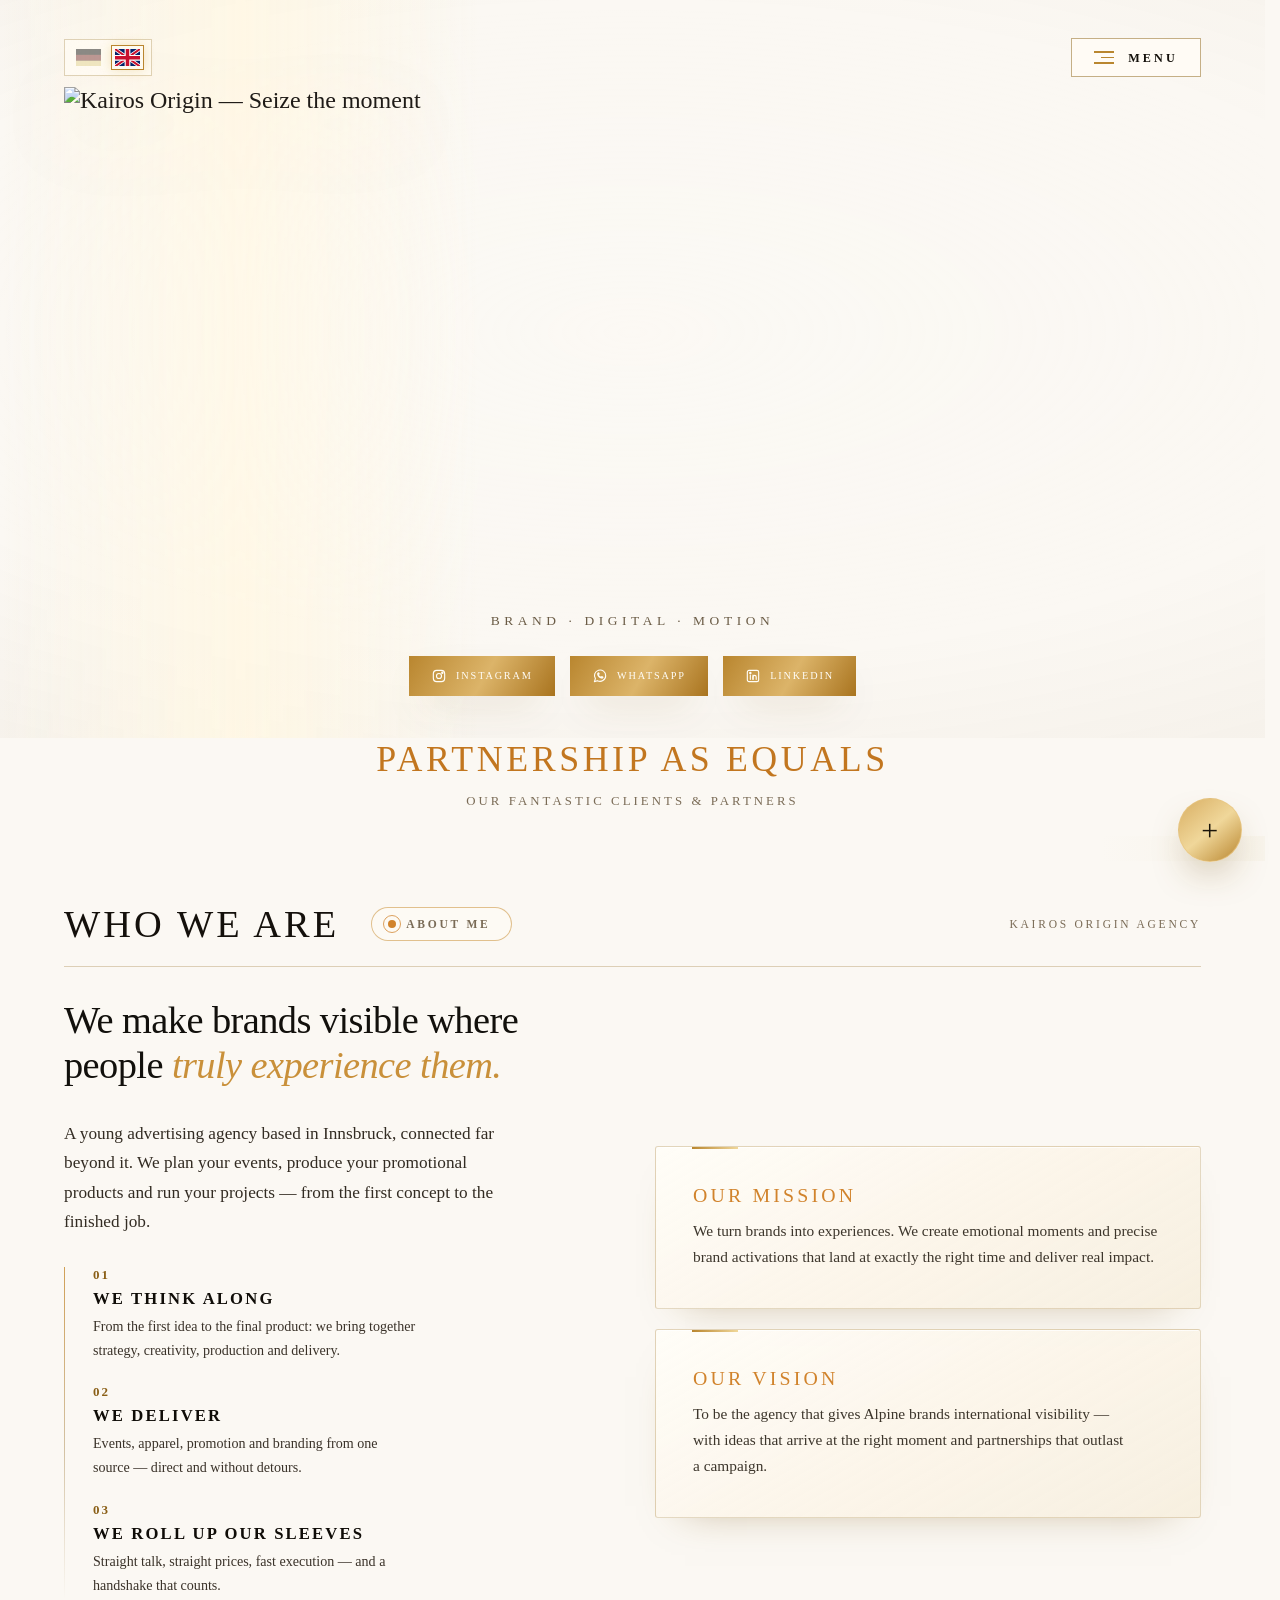
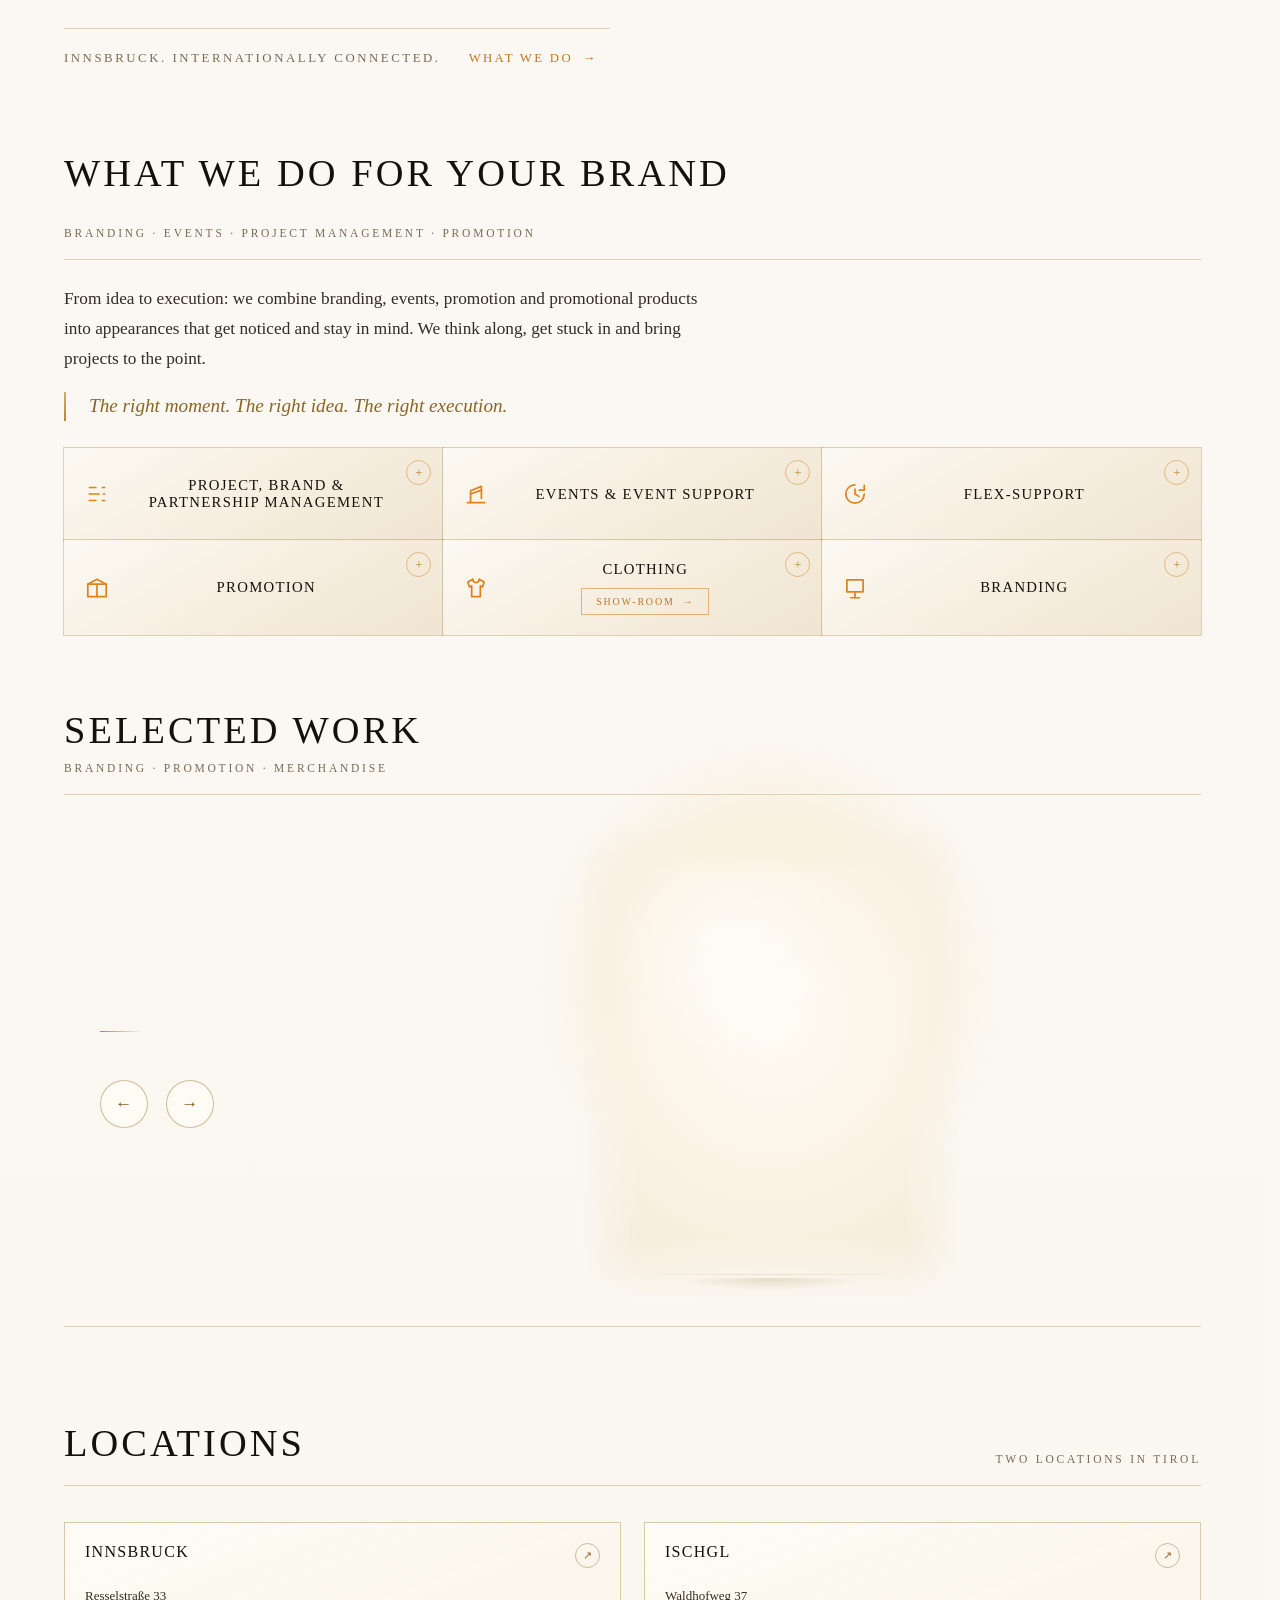
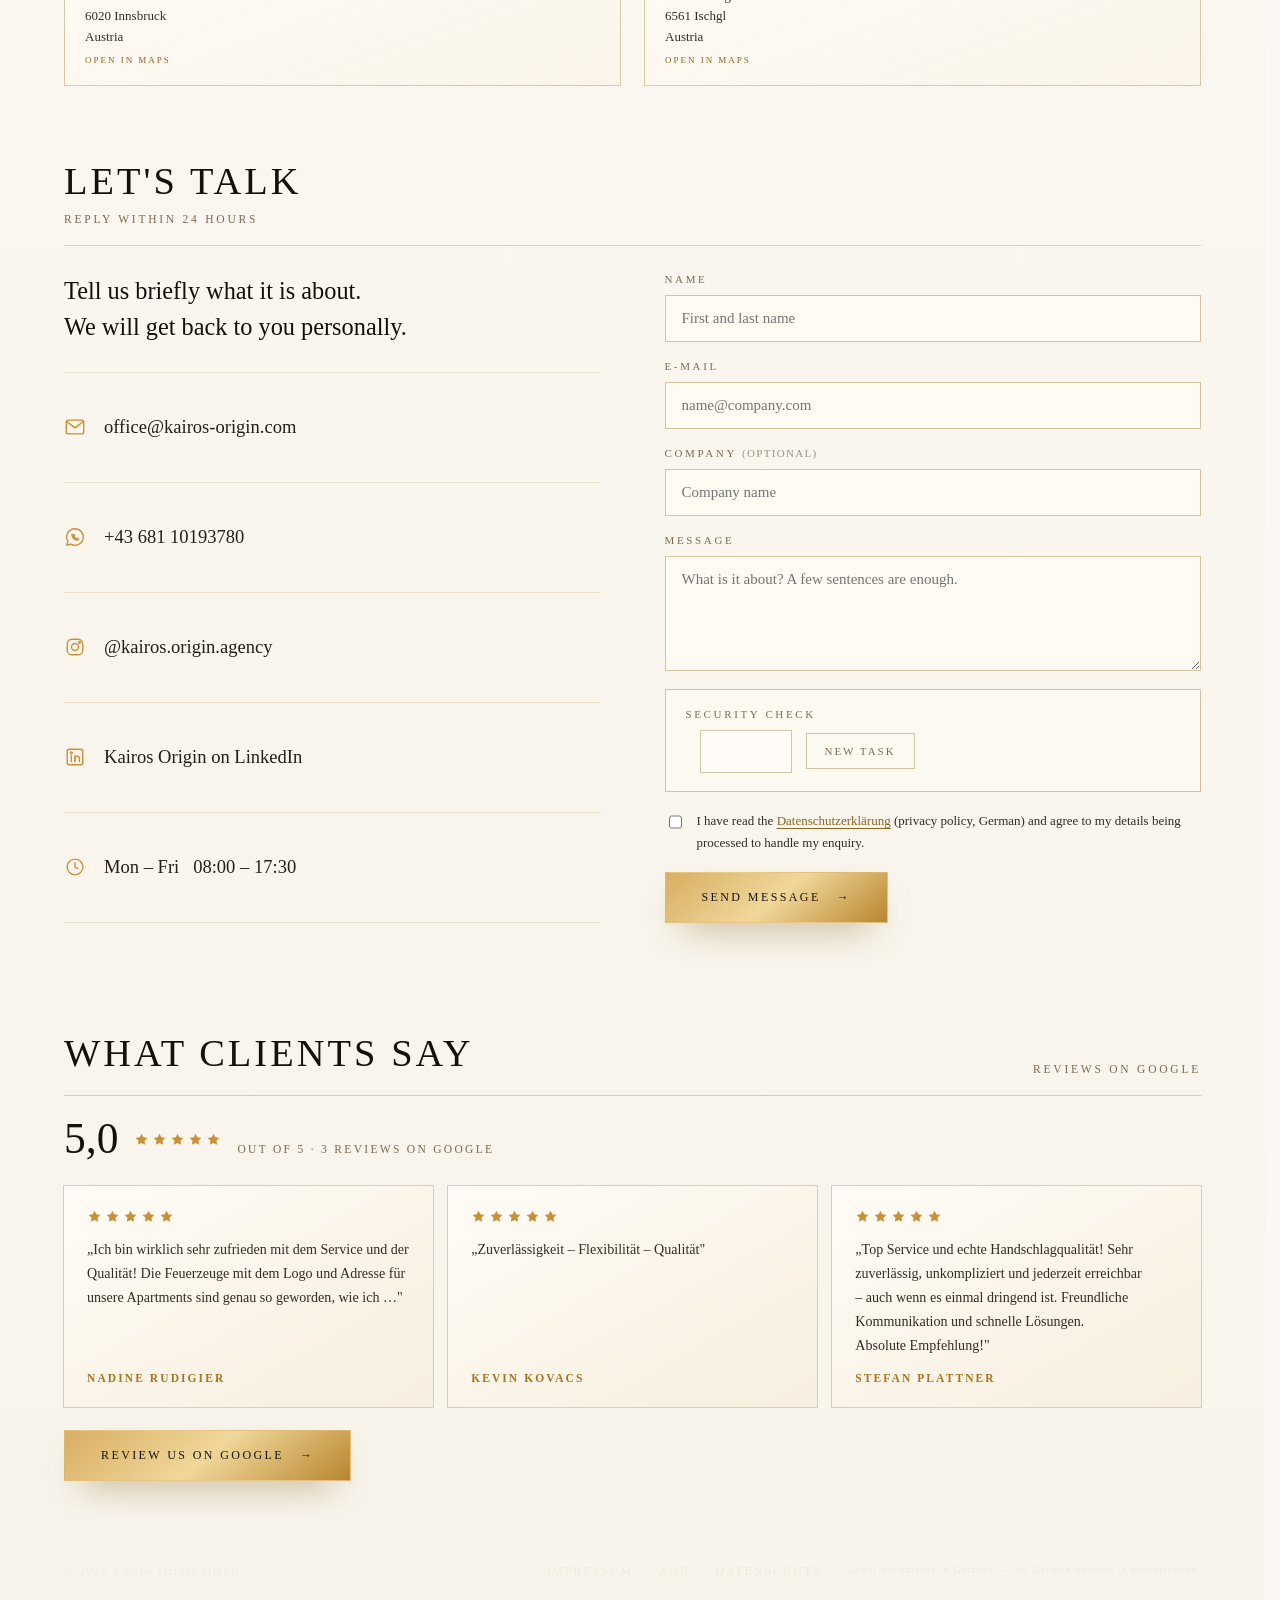
==== commit 4929a829: "Add files via upload" ====
--- a/en/index.html
+++ b/en/index.html
@@ -5,7 +5,9 @@
 <meta name="viewport" content="width=device-width, initial-scale=1">
 <title>Advertising Agency Innsbruck &amp; Tirol | Events, Promotional Products, Branding — Kairos Origin</title>
 <meta name="description" content="Advertising agency from Innsbruck: events, promotional products, apparel decoration, branding and project management from one source. Offices in Götzens, Innsbruck and Ischgl.">
-<meta name="robots" content="index, follow, max-image-preview:large, max-snippet:-1">
+<meta name="robots" content="noindex, nofollow">
+<!-- Vorschaufassung für den Kunden. Nicht indexieren, damit sie der echten
+     Domain kairos-origin.com nicht als Doppelinhalt in die Quere kommt. -->
 <meta name="author" content="Kairos Origin GmbH">
 <meta name="geo.region" content="AT-7">
 <meta name="geo.placename" content="Innsbruck, Tirol">
@@ -19,18 +21,18 @@
 <meta property="og:type" content="website">
 <meta property="og:site_name" content="Kairos Origin">
 <meta property="og:locale" content="en">
-<meta property="og:url" content="https://rudimate058.github.io/kairos-origin/en/">
+<meta property="og:url" content="https://kairos-origin.com/en/">
 <meta property="og:title" content="Kairos Origin — Advertising Agency Innsbruck">
 <meta property="og:description" content="Events, promotional products, apparel, branding and project management from one source.">
-<meta property="og:image" content="https://rudimate058.github.io/kairos-origin/assets/share.webp">
+<meta property="og:image" content="https://kairos-origin.com/assets/share.webp">
 <meta property="og:image:width" content="1200">
 <meta property="og:image:height" content="630">
 <meta property="og:image:alt" content="Kairos Origin — Seize the moment">
 <meta name="twitter:card" content="summary_large_image">
-<link rel="canonical" href="https://rudimate058.github.io/kairos-origin/en/">
-<link rel="alternate" hreflang="de-AT" href="https://rudimate058.github.io/kairos-origin/">
-<link rel="alternate" hreflang="en" href="https://rudimate058.github.io/kairos-origin/en/">
-<link rel="alternate" hreflang="x-default" href="https://rudimate058.github.io/kairos-origin/">
+<link rel="canonical" href="https://kairos-origin.com/en/">
+<link rel="alternate" hreflang="de-AT" href="https://kairos-origin.com/">
+<link rel="alternate" hreflang="en" href="https://kairos-origin.com/en/">
+<link rel="alternate" hreflang="x-default" href="https://kairos-origin.com/">
 <link rel="stylesheet" href="../css/style.css">
 
 <!-- Damit das grosse Kopfbild und das Logo sofort geladen werden (schnellere
@@ -46,13 +48,13 @@
 {
   "@context": "https://schema.org",
   "@type": "ProfessionalService",
-  "@id": "https://rudimate058.github.io/kairos-origin/#organisation",
+  "@id": "https://kairos-origin.com/#organisation",
   "name": "Kairos Origin GmbH",
   "alternateName": "Kairos Origin",
   "description": "Advertising agency from Innsbruck for events, promotional products, apparel decoration, branding and project management.",
-  "url": "https://rudimate058.github.io/kairos-origin/",
-  "logo": "https://rudimate058.github.io/kairos-origin/assets/logo.webp",
-  "image": "https://rudimate058.github.io/kairos-origin/assets/share.webp",
+  "url": "https://kairos-origin.com/",
+  "logo": "https://kairos-origin.com/assets/logo.webp",
+  "image": "https://kairos-origin.com/assets/share.webp",
   "email": "office@kairos-origin.com",
   "telephone": "+4368110193780",
   "vatID": "ATU82598958",
@@ -68,18 +70,6 @@
     "addressCountry": "AT"
   },
   "location": [
-    {
-      "@type": "Place",
-      "name": "Kairos Origin — Götzens",
-      "address": {
-        "@type": "PostalAddress",
-        "streetAddress": "Franz-Singer-Straße 5",
-        "postalCode": "6091",
-        "addressLocality": "Götzens",
-        "addressRegion": "Tirol",
-        "addressCountry": "AT"
-      }
-    },
     {
       "@type": "Place",
       "name": "Kairos Origin — Innsbruck",
@@ -105,6 +95,12 @@
       }
     }
   ],
+  "openingHoursSpecification": {
+    "@type": "OpeningHoursSpecification",
+    "dayOfWeek": ["Monday", "Tuesday", "Wednesday", "Thursday", "Friday"],
+    "opens": "08:00",
+    "closes": "17:30"
+  },
   "areaServed": [
     { "@type": "AdministrativeArea", "name": "Tirol" },
     { "@type": "Country", "name": "Österreich" },
@@ -135,9 +131,9 @@
   "@context": "https://schema.org",
   "@type": "WebSite",
   "name": "Kairos Origin",
-  "url": "https://rudimate058.github.io/kairos-origin/en/",
+  "url": "https://kairos-origin.com/en/",
   "inLanguage": "en",
-  "publisher": { "@id": "https://rudimate058.github.io/kairos-origin/#organisation" }
+  "publisher": { "@id": "https://kairos-origin.com/#organisation" }
 }
 </script>
 </head>
@@ -234,17 +230,17 @@
         <div class="agentur-punkte">
           <div class="agentur-punkt">
             <span class="ziffer">01</span>
-            <h4>We think along</h4>
+            <h3>We think along</h3>
             <p>From the first idea to the final product: we bring together strategy, creativity, production and delivery.</p>
           </div>
           <div class="agentur-punkt">
             <span class="ziffer">02</span>
-            <h4>We deliver</h4>
+            <h3>We deliver</h3>
             <p>Events, apparel, promotion and branding from one source — direct and without detours.</p>
           </div>
           <div class="agentur-punkt">
             <span class="ziffer">03</span>
-            <h4>We roll up our sleeves</h4>
+            <h3>We roll up our sleeves</h3>
             <p>Straight talk, straight prices, fast execution — and a handshake that counts.</p>
           </div>
         </div>
@@ -481,29 +477,18 @@
         </div>
       </div>
 
-      <!-- ==========================================================
-           FORMULAR — versendet über FormSubmit (formsubmit.co).
-           Das Formular schickt die Eingaben an FormSubmit, der Dienst
-           leitet sie als E-Mail an office@kairos-origin.com weiter. Kein eigener
-           Server nötig, laeuft also auch auf GitHub Pages.
-
-           EINMALIGE FREISCHALTUNG: Beim ersten Absenden kommt eine
-           Bestaetigungsmail von FormSubmit an office@kairos-origin.com.
-           Darin den Link anklicken — danach laeuft es dauerhaft.
-
-           Auf eigenem Hosting mit PHP ist kontakt.php.txt die
-           datenschutzfreundlichere Alternative (siehe LIESMICH.md).
+      <!-- ================= ACHTUNG: SCHAUFORMULAR =================
+           Dieses Formular ist derzeit eine reine DARSTELLUNG. Es verschickt
+           NICHTS. Ein Formular braucht einen Server, der die Nachricht
+           weitergibt; auf GitHub Pages gibt es den nicht.
+
+           ZUM SCHARFSTELLEN nach dem Umzug auf echtes Hosting (siehe
+           website/MERKZETTEL-FORMULAR.md):
+             1. kontakt.php in den Ordner der Seite legen
+             2. hier action="kontakt.php" method="post" ergaenzen
+             3. in js/main.js die Zeile FORMULAR_SCHAUMODUS auf false setzen
            ========================================================== -->
-      <form class="kontakt-formular" id="kontaktformular" novalidate
-            action="https://formsubmit.co/office@kairos-origin.com" method="post">
-
-        <!-- Steuerfelder fuer FormSubmit, fuer Besucher unsichtbar -->
-        <input type="hidden" name="_subject" value="New enquiry via kairos-origin.com">
-        <input type="hidden" name="_captcha" value="false">
-        <input type="hidden" name="_template" value="table">
-        <input type="hidden" name="_next" value="https://rudimate058.github.io/kairos-origin/danke.html">
-        <input type="hidden" name="_honey" value="">
-
+      <form class="kontakt-formular" id="kontaktformular" novalidate>
 
         <label class="feld">
           <span>Name</span>
@@ -549,7 +534,7 @@
 
         <label class="zustimmung">
           <input type="checkbox" name="zustimmung" required>
-          <span>I have read the <a href="#" data-oeffnen="datenschutz" lang="de">Datenschutzerklärung</a> (privacy policy, German) and agree to my details being processed to handle my enquiry and transmitted to us via the service FormSubmit (USA).</span>
+          <span>I have read the <a href="#" data-oeffnen="datenschutz" lang="de">Datenschutzerklärung</a> (privacy policy, German) and agree to my details being processed to handle my enquiry.</span>
         </label>
 
         <button type="submit" class="knopf-gold">Send message <span>→</span></button>
@@ -594,7 +579,7 @@
     </div>
 
     <div class="stimmen-fuss">
-      <a class="knopf-gold" href="https://www.google.com/maps/search/?api=1&amp;query=Kairos%20Origin%20Resselstra%C3%9Fe%2033%206020%20Innsbruck" target="_blank" rel="noopener">Review us on Google <span>→</span></a>
+      <a class="knopf-gold" href="https://share.google/VQes5vva1qj1EicPK" target="_blank" rel="noopener">Review us on Google <span>→</span></a>
     </div>
   </section>
 
@@ -742,8 +727,8 @@
           <p>Beim Aufruf unserer Website werden automatisch technische Zugriffsdaten übertragen (IP-Adresse, Browsertyp, Betriebssystem, Referrer-URL, Datum und Uhrzeit des Zugriffs). Diese Daten dienen ausschließlich dem sicheren technischen Betrieb der Website und werden nicht zur Identifikation einzelner Personen verwendet. Rechtsgrundlage: Art. 6 Abs. 1 lit. f DSGVO (berechtigtes Interesse).</p>
         </section>
         <section>
-          <h3>3. Kontaktformular und Kontaktaufnahme</h3>
-          <p>Diese Website enthält ein Kontaktformular. Die darin eingegebenen Angaben (Name, E-Mail-Adresse, Firma, Inhalt der Nachricht) werden zur Zustellung an uns über den Dienst <strong>FormSubmit</strong> verarbeitet. FormSubmit wird von Formsubmit.co betrieben und hat seinen Sitz in den Vereinigten Staaten. Beim Absenden des Formulars werden Ihre Angaben sowie Ihre IP-Adresse an FormSubmit übermittelt und von dort als E-Mail an uns weitergeleitet; eine Übermittlung in ein Drittland im Sinne des Kapitels V DSGVO findet damit statt. Rechtsgrundlage ist Ihre Einwilligung nach Art. 6 Abs. 1 lit. a DSGVO, die Sie mit dem Setzen des Hakens vor dem Absenden erteilen, sowie Art. 6 Abs. 1 lit. b DSGVO zur Bearbeitung Ihrer Anfrage. Die Einwilligung können Sie jederzeit widerrufen; die Rechtmäßigkeit der bis zum Widerruf erfolgten Verarbeitung bleibt unberührt. Einzelheiten zur Verarbeitung durch FormSubmit finden Sie unter <a href="https://formsubmit.co/privacy" target="_blank" rel="noopener">formsubmit.co/privacy</a>.<br><br>Sie können uns Ihre Anfrage stattdessen jederzeit ohne Nutzung des Formulars direkt per E-Mail, Telefon oder WhatsApp zukommen lassen. In diesem Fall verarbeiten wir Ihre Angaben ausschließlich zur Bearbeitung Ihrer Anfrage; eine Weitergabe an Dritte erfolgt nicht, ausgenommen unser Hosting- und E-Mail-Anbieter als Auftragsverarbeiter. Rechtsgrundlage: Art. 6 Abs. 1 lit. b DSGVO. Ihre Daten werden nach vollständiger Bearbeitung gelöscht, sofern keine gesetzlichen Aufbewahrungspflichten entgegenstehen.<br><br>Bei Kontaktaufnahme über WhatsApp gelten zusätzlich die Datenschutzbestimmungen von WhatsApp Ireland Limited.</p>
+          <h3>3. Kontaktaufnahme</h3>
+          <p>Über das Kontaktformular können Sie uns Name, E-Mail-Adresse, optional den Firmennamen und Ihre Nachricht übermitteln. Diese Angaben werden ausschließlich zur Bearbeitung Ihrer Anfrage verwendet, per E-Mail an unser Postfach weitergeleitet und nicht auf der Website gespeichert. Rechtsgrundlage ist Art. 6 Abs. 1 lit. b DSGVO (Vertragsanbahnung) bzw. lit. f (berechtigtes Interesse an der Beantwortung). Zum Schutz vor automatisierten Zusendungen werden eine Sicherheitsfrage, ein unsichtbares Prüffeld und die Anzahl der Absendungen pro Internetanschluss ausgewertet; die IP-Adresse wird dabei nur in verkürzter, nicht rückführbarer Form für maximal eine Stunde verarbeitet. Alternativ erreichen Sie uns über E-Mail, Telefon oder WhatsApp. Wenn Sie uns auf einem dieser Wege schreiben, verarbeiten wir Ihre Angaben (Name, Kontaktdaten, Inhalt der Nachricht) ausschließlich zur Bearbeitung Ihrer Anfrage. Eine Speicherung in einer Datenbank auf dem Webserver findet nicht statt. Eine Weitergabe an Dritte erfolgt nicht; ausgenommen ist unser Hosting- und E-Mail-Anbieter, der als Auftragsverarbeiter auf Grundlage eines Auftragsverarbeitungsvertrages tätig ist. Rechtsgrundlage: Art. 6 Abs. 1 lit. b DSGVO. Ihre Daten werden nach vollständiger Bearbeitung gelöscht, sofern keine gesetzlichen Aufbewahrungspflichten entgegenstehen.<br><br>Bei Kontaktaufnahme über WhatsApp gelten zusätzlich die Datenschutzbestimmungen von WhatsApp Ireland Limited.</p>
         </section>
         <section>
           <h3>4. Cookies und Analyse</h3>
@@ -762,15 +747,15 @@
           <p>Die Website wird auf Servern innerhalb der EU betrieben. Die Übertragung erfolgt verschlüsselt via HTTPS. Mit unserem Hosting-Anbieter besteht ein Auftragsverarbeitungsvertrag gemäß Art. 28 DSGVO. Es gelten ergänzend die Datenschutzbestimmungen unseres Hosting-Anbieters.</p>
         </section>
         <section>
-          <h3>9. Externe Links und Messenger</h3>
+          <h3>8. Externe Links und Messenger</h3>
           <p>Diese Website verlinkt auf externe Dienste (Instagram, LinkedIn, WhatsApp, Google Maps). Es sind keine Inhalte dieser Dienste in die Website eingebettet; eine Datenübertragung an diese Anbieter findet erst statt, wenn Sie einen entsprechenden Link aktiv anklicken. Danach gelten ausschließlich die Datenschutzbestimmungen des jeweiligen Anbieters. Nehmen Sie über WhatsApp Kontakt zu uns auf, werden die dabei anfallenden Daten nach den Bestimmungen des Anbieters verarbeitet.</p>
         </section>
         <section>
-          <h3>10. Keine automatisierte Entscheidungsfindung</h3>
+          <h3>9. Keine automatisierte Entscheidungsfindung</h3>
           <p>Eine automatisierte Entscheidungsfindung einschließlich Profiling gemäß Art. 22 DSGVO findet nicht statt.</p>
         </section>
         <section>
-          <h3>11. Aktualität</h3>
+          <h3>10. Aktualität</h3>
           <p>Diese Datenschutzerklärung kann bei Änderungen der Rechtslage oder des Dienstes aktualisiert werden. Stand: September 2026.</p>
         </section>
       </div>
--- a/css/style.css
+++ b/css/style.css
@@ -35,34 +35,9 @@
   --karte-hover:  linear-gradient(150deg, rgba(255,254,251,1) 0%, rgba(254,250,242,.97) 55%, rgba(252,245,232,.94) 100%);
   --glanz:        inset 3px 0 0 rgba(209,131,44,.85), 0 0 28px rgba(201,152,58,.18);
   --serif:        'Palatino Linotype', 'Book Antiqua', Palatino, 'URW Palladio L', Georgia, serif;
-
-  /* Layout-Groessen. --band deckelt die Inhaltsbreite: ab etwa 1500 px waechst
-     der Inhalt nicht weiter, er zentriert sich. --rand ist der Seitenabstand
-     und wird pro Breakpoint einmal gesetzt, nicht pro Bauteil. */
-  --band:      1360px;
-  --band-weit: 1600px;   /* Kopfbereich und Laufband duerfen breiter atmen */
-  --band-text: 68ch;     /* Lesebreite fuer Fliesstext */
-  --rand:      clamp(20px, 4.6vw, 72px);
-
-  /* Abstandsskala: alle Abstaende greifen auf diese Stufen zu */
-  --l1:  8px;
-  --l2:  14px;
-  --l3:  20px;
-  --l4:  clamp(20px, 2.4vw, 32px);
-  --l5:  clamp(28px, 3.4vw, 48px);
-  --l6:  clamp(36px, 4.4vw, 64px);
-  --l7:  clamp(44px, 5.6vh, 76px);
-
-  /* Kleinste angenehme Beruehrungsflaeche */
-  --griff: 44px;
-}
-
+}
 
 * { box-sizing: border-box; }
-
-/* Nichts darf die Seite seitlich aufziehen */
-html, body { max-width: 100%; overflow-x: clip; }
-img, svg, video { max-width: 100%; }
 
 html {
   scroll-behavior: smooth;
@@ -134,8 +109,7 @@
 
 /* Wiederkehrender Abschnittskopf: Titel links, Beschriftung rechts */
 .abschnitt {
-  padding-block: var(--l7) clamp(18px, 2.6vh, 34px);
-  padding-inline: max(var(--rand), (100% - var(--band)) / 2);
+  padding: clamp(40px, 5.5vh, 74px) clamp(18px, 5vw, 76px) clamp(18px, 2.6vh, 34px);
 }
 
 .abschnitt-kopf {
@@ -297,8 +271,7 @@
   position: relative;
   display: flex;
   flex-direction: column;
-  padding-block: clamp(14px, 3vw, 40px) clamp(6px, 1vh, 14px);
-  padding-inline: max(var(--rand), (100% - var(--band-weit)) / 2);
+  padding: clamp(14px, 3vw, 40px) clamp(16px, 5vw, 76px) clamp(6px, 1vh, 14px);
 }
 
 /* Ist das Fenster breiter als hoch, wird das Logo gross genug, um den
@@ -863,13 +836,14 @@
   display: flex;
   flex-direction: column;
   align-items: center;
-  gap: var(--l2);
-  padding-inline: max(var(--rand), (100% - var(--band)) / 2);
+  gap: 14px;
+  padding: 0 clamp(18px, 5vw, 76px);
   text-align: center;
 }
 
 .partner-kopf h2 {
   font-size: clamp(24px, 2.8vw, 40px);
+  line-height: 1.18;
   letter-spacing: .1em;
   text-transform: uppercase;
   color: #c2761f;
@@ -946,8 +920,7 @@
 /* ---------- 5. Agentur --------------------------------------------------- */
 
 .agentur {
-  padding-block: clamp(12px, 2vh, 28px) var(--l5);
-  padding-inline: max(var(--rand), (100% - var(--band)) / 2);
+  padding: clamp(12px, 2vh, 28px) clamp(18px, 5vw, 76px) clamp(24px, 4vh, 48px);
 }
 
 .agentur-raster {
@@ -1006,7 +979,7 @@
   font-variant-numeric: tabular-nums;
 }
 
-.agentur-punkt h4 {
+.agentur-punkt h3 {
   font-size: clamp(15px, 1.3vw, 18px);
   font-weight: 700;
   letter-spacing: .13em;
@@ -1727,31 +1700,20 @@
 
 /* Fußbereich */
 .fussbereich {
-  position: relative;
   display: flex;
   flex-wrap: wrap;
   align-items: center;
   justify-content: space-between;
   gap: 16px;
-  margin: 0;
-  margin-top: var(--l5);
-  padding-block: 22px clamp(24px, 3vh, 40px);
-  padding-inline: max(var(--rand), (100% - var(--band)) / 2);
+  margin: 0 clamp(18px, 5vw, 76px);
+  margin-top: clamp(28px, 4vh, 52px);
+  padding-top: 22px;
+  padding-bottom: clamp(24px, 3vh, 40px);
+  border-top: 1px solid rgba(150,112,42,.28);
   font-size: 12px;
   letter-spacing: .16em;
   text-transform: uppercase;
   color: var(--grau);
-}
-
-/* Die Haarlinie folgt dem Inhaltsband, damit sie mit den Linien der
-   Abschnittskoepfe darueber fluchtet. */
-.fussbereich::before {
-  content: '';
-  position: absolute;
-  top: 0;
-  left: max(var(--rand), (100% - var(--band)) / 2);
-  right: max(var(--rand), (100% - var(--band)) / 2);
-  border-top: 1px solid rgba(150,112,42,.28);
 }
 
 .fuss-adresse { display: flex; flex-direction: column; gap: 8px; }
@@ -2329,20 +2291,18 @@
    Raster auf dieser Breite zu eng werden.
    -------------------------------------------------------------------------- */
 
-@media (min-width: 768px) and (max-width: 1023px) {
-
-  /* Ein Wert steuert den Seitenabstand aller Abschnitte */
-  :root { --rand: 32px; }
-
-  .abschnitt { padding-block: clamp(34px, 5vw, 52px) clamp(18px, 3vw, 26px); }
-
-  .hero-inhalt { padding-block: 24px 12px; }
+@media (min-width: 761px) and (max-width: 1023px) {
+
+  .abschnitt { padding: clamp(34px, 5vw, 52px) 30px clamp(18px, 3vw, 26px); }
+  .fussbereich { margin-inline: 30px; }
+
+  .hero-inhalt { padding: 24px 30px 12px; }
 
   /* Leistungen: zwei statt drei Spalten */
   .leistungen-raster { grid-template-columns: 1fr 1fr; }
 
   /* Agentur: Text und Karten untereinander, sonst wird beides zu schmal */
-  .agentur { padding-block: 20px 32px; }
+  .agentur { padding: 20px 30px 32px; }
   .agentur-raster { grid-template-columns: 1fr; gap: 34px; }
   .agentur-karten { grid-template-columns: 1fr 1fr; }
 
@@ -2372,7 +2332,7 @@
    Touchscreen nicht funktionieren.
    -------------------------------------------------------------------------- */
 
-@media (max-width: 767px) {
+@media (max-width: 760px) {
 
   /* Der Hintergrund liegt am Handy als eigene, fest stehende Ebene hinter der
      Seite. Mit "background-attachment: scroll" wuerde "cover" die volle
@@ -2390,9 +2350,11 @@
     pointer-events: none;
   }
 
-  :root { --rand: 18px; }
-
-  .abschnitt { padding-block: clamp(28px, 6vw, 44px) clamp(16px, 4vw, 24px); }
+  .abschnitt {
+    padding: clamp(28px, 6vw, 44px) 18px clamp(16px, 4vw, 24px);
+  }
+
+  .fussbereich { margin-inline: 18px; }
 
   .abschnitt-kopf { gap: 10px; padding-bottom: 14px; }
   .abschnitt-kopf h2 { font-size: 25px; letter-spacing: .06em; }
@@ -2401,7 +2363,7 @@
   /* ----- Kopfbereich ----- */
 
   .hero { min-height: auto; }
-  .hero-inhalt { min-height: auto; padding-block: 16px 10px; }
+  .hero-inhalt { min-height: auto; padding: 16px 16px 10px; }
 
   /* Wortmarke links, Menueknopf rechts */
   .hauptnav { gap: 10px; }
@@ -2452,14 +2414,14 @@
   /* ----- Partner ----- */
 
   .partner { padding: 0 0 14px; margin-top: 0; }
-  .partner-kopf { gap: 8px; }
+  .partner-kopf { gap: 8px; padding: 0 18px; }
   .partner-kopf h2 { font-size: 22px; }
   .partner-kopf p { font-size: 11px; }
   .partner-logo { width: 92px; height: 28px; margin: 0 11px; }
 
   /* ----- Agentur ----- */
 
-  .agentur { padding-block: 22px 28px; }
+  .agentur { padding: 22px 18px 28px; }
   .agentur-raster { gap: 26px; margin-top: 22px; }
   .agentur-text { gap: 24px; }
   .agentur-schlagzeile { font-size: 26px; }
@@ -2823,6 +2785,13 @@
 
 .formular-erfolg a:hover { color: var(--orange); }
 
+/* Rueckmeldung bei einem Fehler nach dem Absenden */
+.formular-erfolg.fehler {
+  border-color: rgba(168, 58, 40, .55);
+  background: rgba(168, 58, 40, .07);
+  color: #7e2c1c;
+}
+
 
 /* ---------- Kundenstimmen ------------------------------------------------- */
 
@@ -2882,7 +2851,7 @@
   font-weight: 700;
   letter-spacing: .18em;
   text-transform: uppercase;
-  color: var(--gold-tief);
+  color: #a9741f;
 }
 
 .stimmen-fuss { margin-top: clamp(20px, 2.6vh, 30px); }
@@ -3119,79 +3088,3 @@
   .blase-glanz { animation: none; }
   .uebermich-tafel { animation: none; }
 }
-
-
-/* ---------- Grosse Bildschirme ------------------------------------------- */
-
-/* Ab hier deckelt --band die Inhaltsbreite. Statt den Inhalt weiter zu
-   ziehen, waechst der Aussenrand und die Typografie darf einmal nachlegen. */
-@media (min-width: 1440px) {
-  :root { --rand: 80px; }
-}
-
-@media (min-width: 1800px) {
-  :root { --rand: 96px; }
-
-  /* Der Kopfbereich behaelt sein Logo mittig, laeuft aber nicht in die Breite */
-  .hero-logo { max-width: min(1180px, 72vw); }
-}
-
-/* ---------- Lesebreiten --------------------------------------------------
-   Zeilen ueber etwa 75 Zeichen liest niemand gern. Diese Blocke standen
-   vorher ungedeckelt im Raster und wurden auf 1920 px zu lang.
-   -------------------------------------------------------------------------- */
-
-.leistungen-vorspann,
-.kontakt-einleitung,
-.partner-kopf p,
-.stimmen-zahl { max-width: var(--band-text); }
-
-.leistungen-claim { max-width: 56ch; }
-.agentur-schlagzeile { max-width: 32ch; }
-
-/* ---------- Beruehrungsflaechen ------------------------------------------
-   Auf Zeigergeraeten bleibt alles wie es ist. Wo mit dem Finger bedient
-   wird, wachsen die kleinen Ziele auf ein bequemes Mass.
-   -------------------------------------------------------------------------- */
-
-@media (hover: none) and (pointer: coarse) {
-  .leistung-link,
-  .ueber-knopf,
-  .sprachwahl a,
-  .fuss-links a,
-  .fuss-rechts a,
-  .overlay-schliessen {
-    min-height: var(--griff);
-    display: inline-flex;
-    align-items: center;
-    justify-content: center;
-  }
-
-  .standort-pfeil { width: 38px; height: 38px; }
-
-  /* Miniaturen der Vitrine: als Reihe von Fingerzielen statt Briefmarken */
-  .miniatur { min-height: 52px; }
-
-  /* Kontaktzeilen sind Links — genug Hoehe zum Treffen */
-  .kontakt-zeile { min-height: var(--griff); }
-}
-
-/* ---------- Formularfelder auf dem Handy ---------------------------------
-   Unter 16 px zoomt iOS Safari beim Antippen in das Feld hinein und die
-   Seite bleibt verschoben zurueck.
-   -------------------------------------------------------------------------- */
-
-@media (max-width: 767px) {
-  .kontakt-formular input,
-  .kontakt-formular textarea,
-  .kontakt-formular select {
-    font-size: 16px;
-    min-height: var(--griff);
-  }
-
-  .kontakt-formular textarea { min-height: 132px; }
-
-  /* Zustimmungshaken bequem treffen */
-  .zustimmung { gap: 12px; }
-  .zustimmung input[type="checkbox"] { width: 22px; height: 22px; flex: none; }
-}
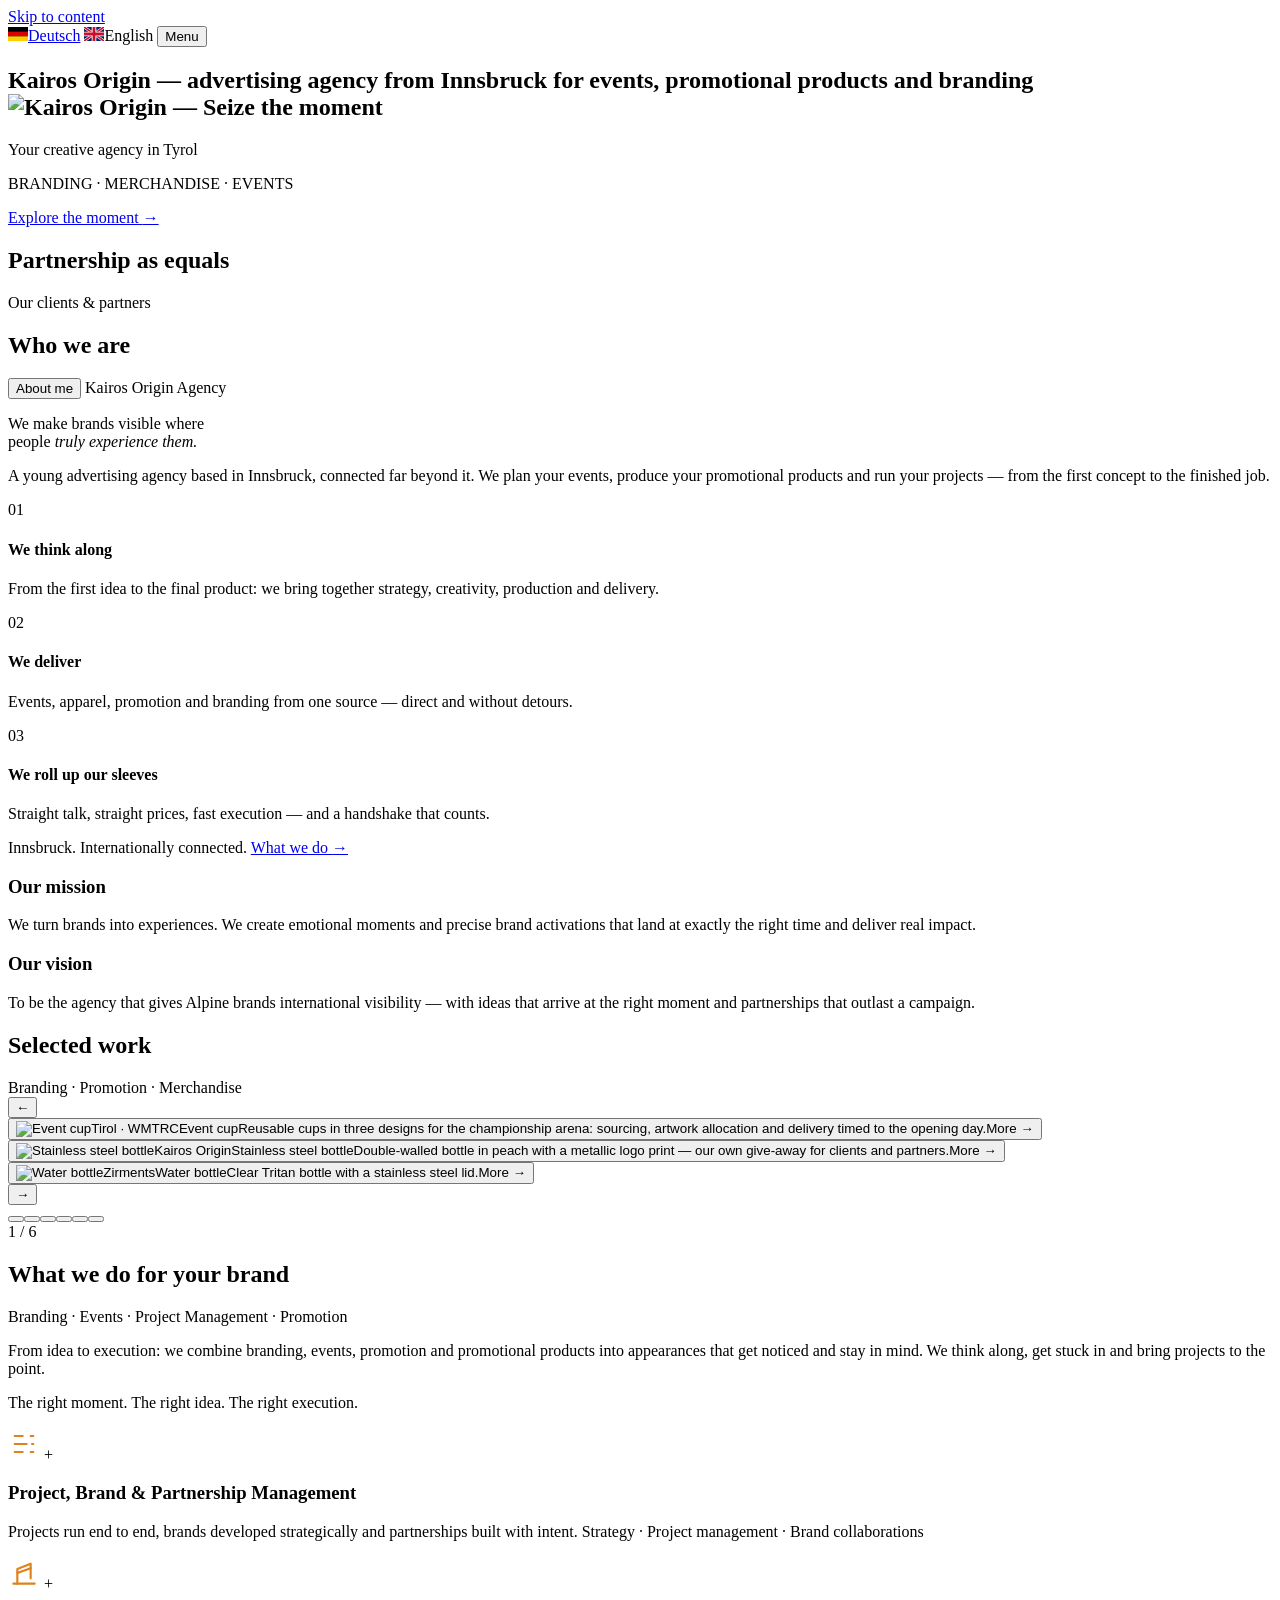
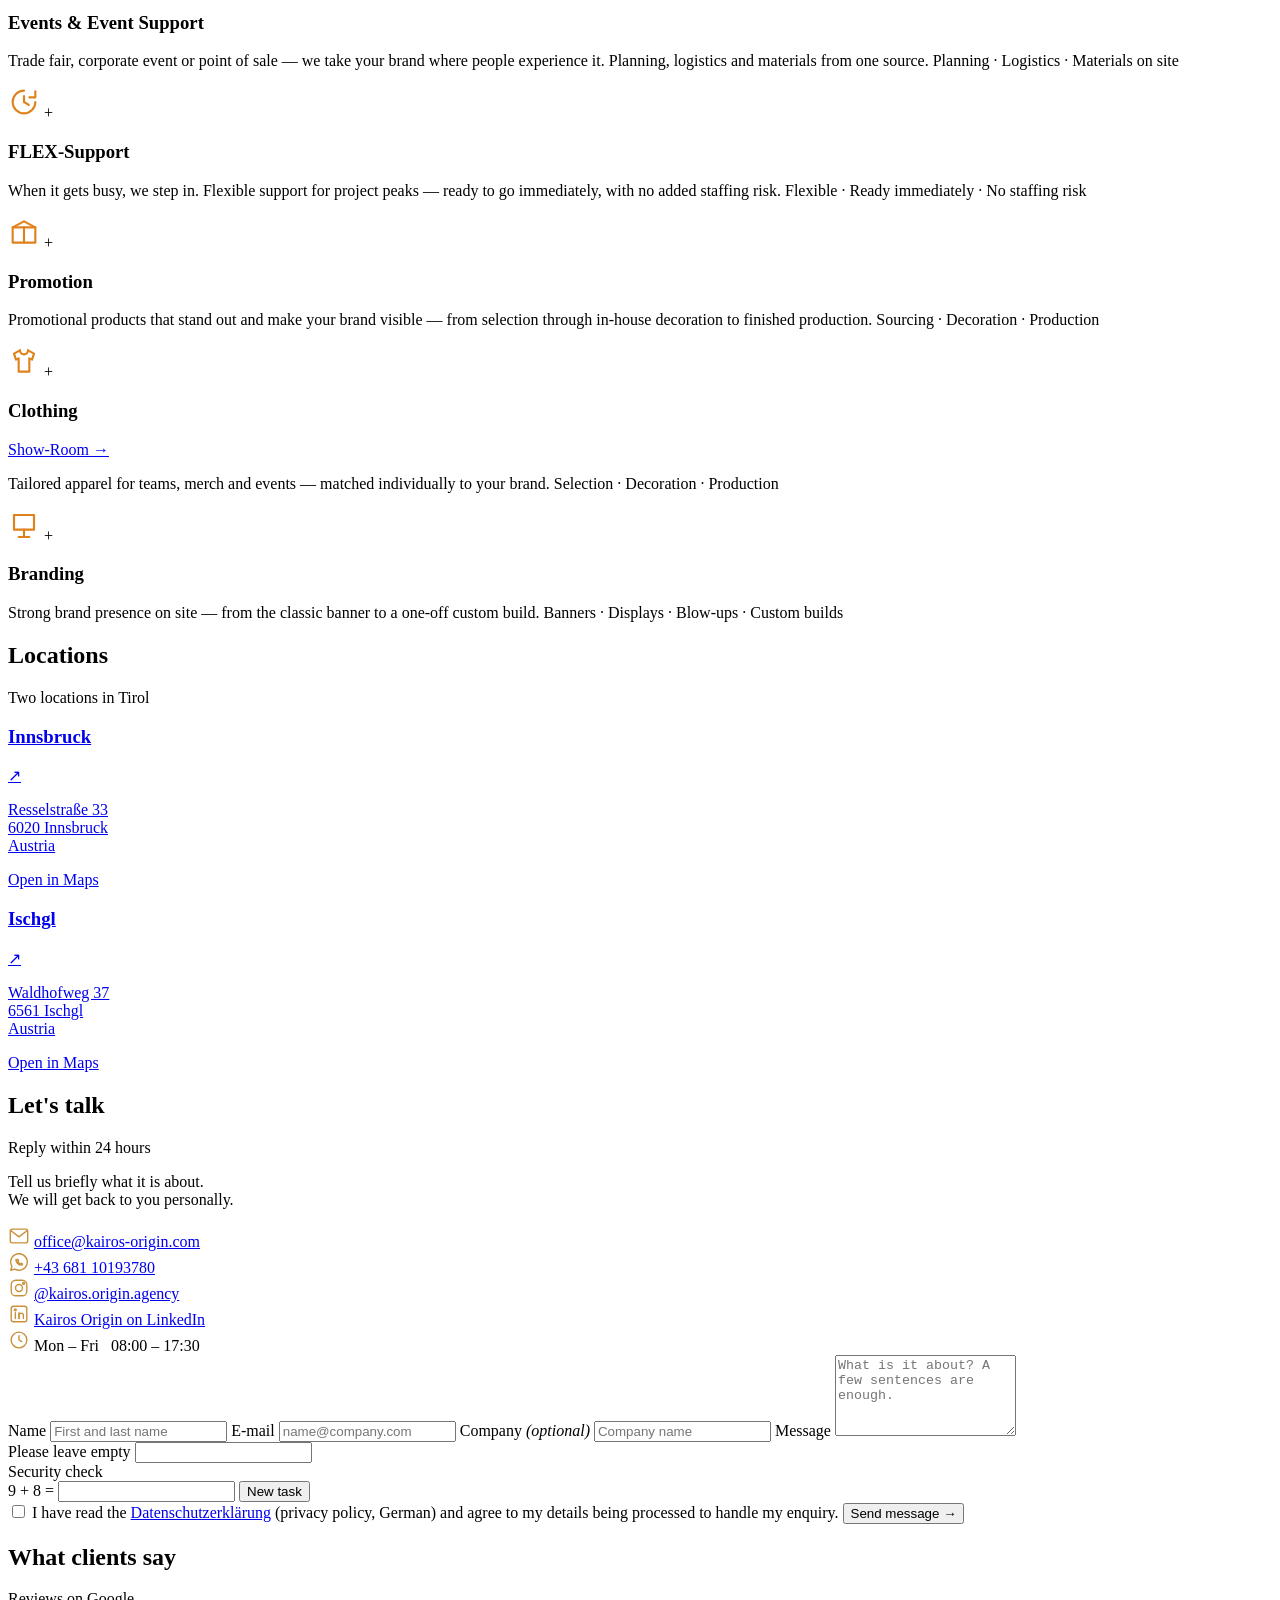
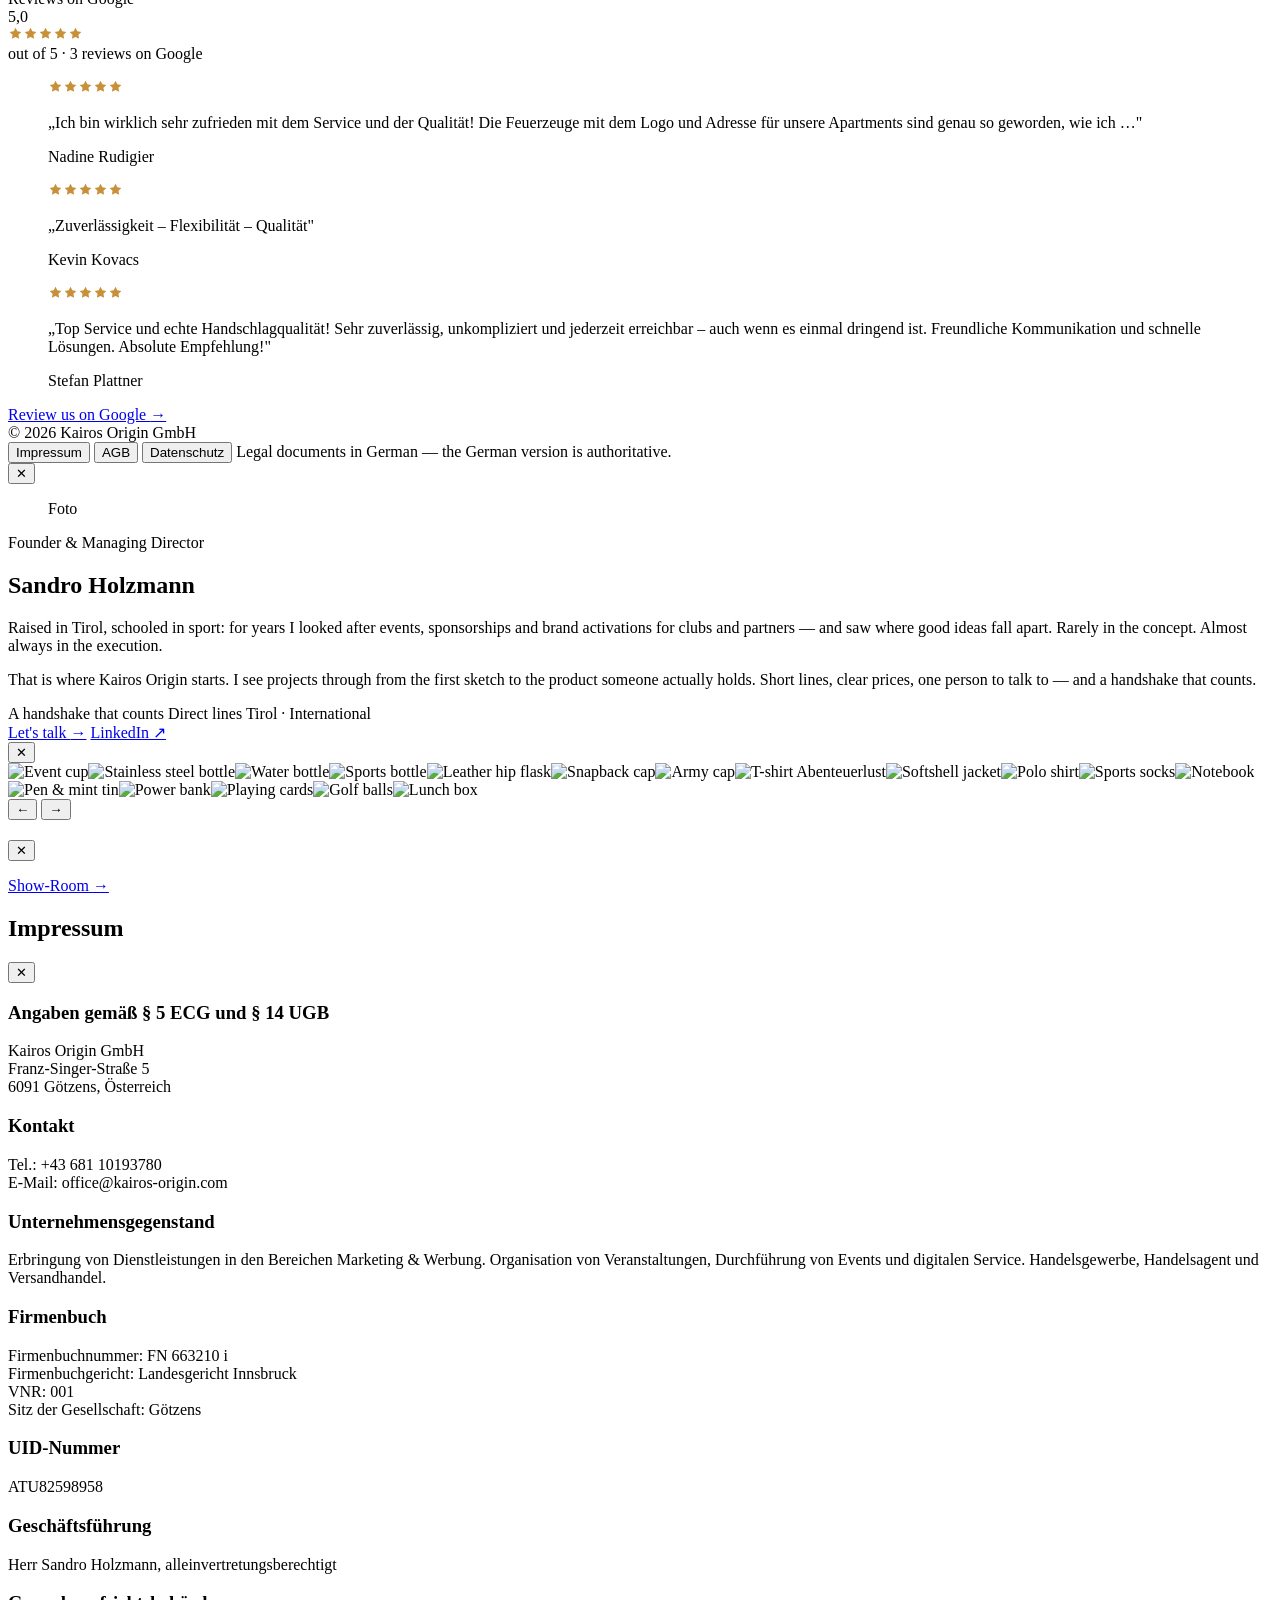
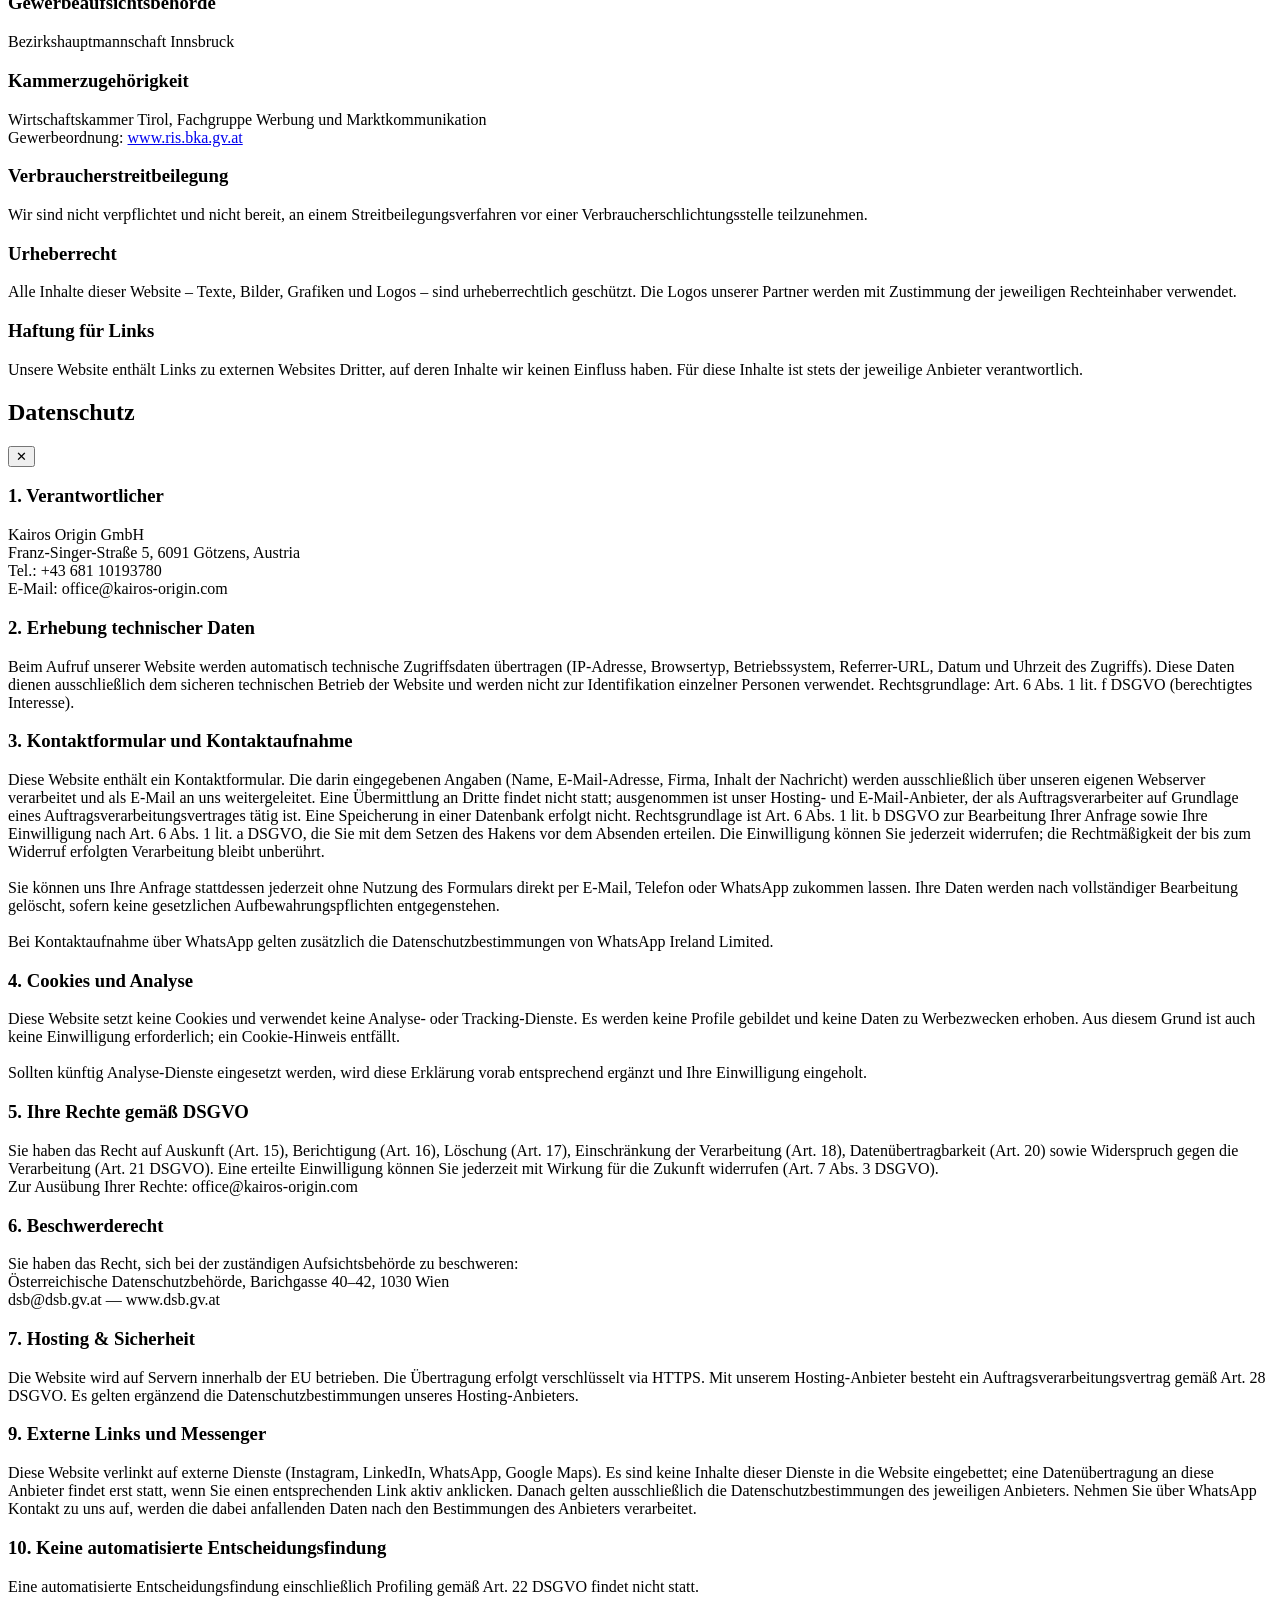
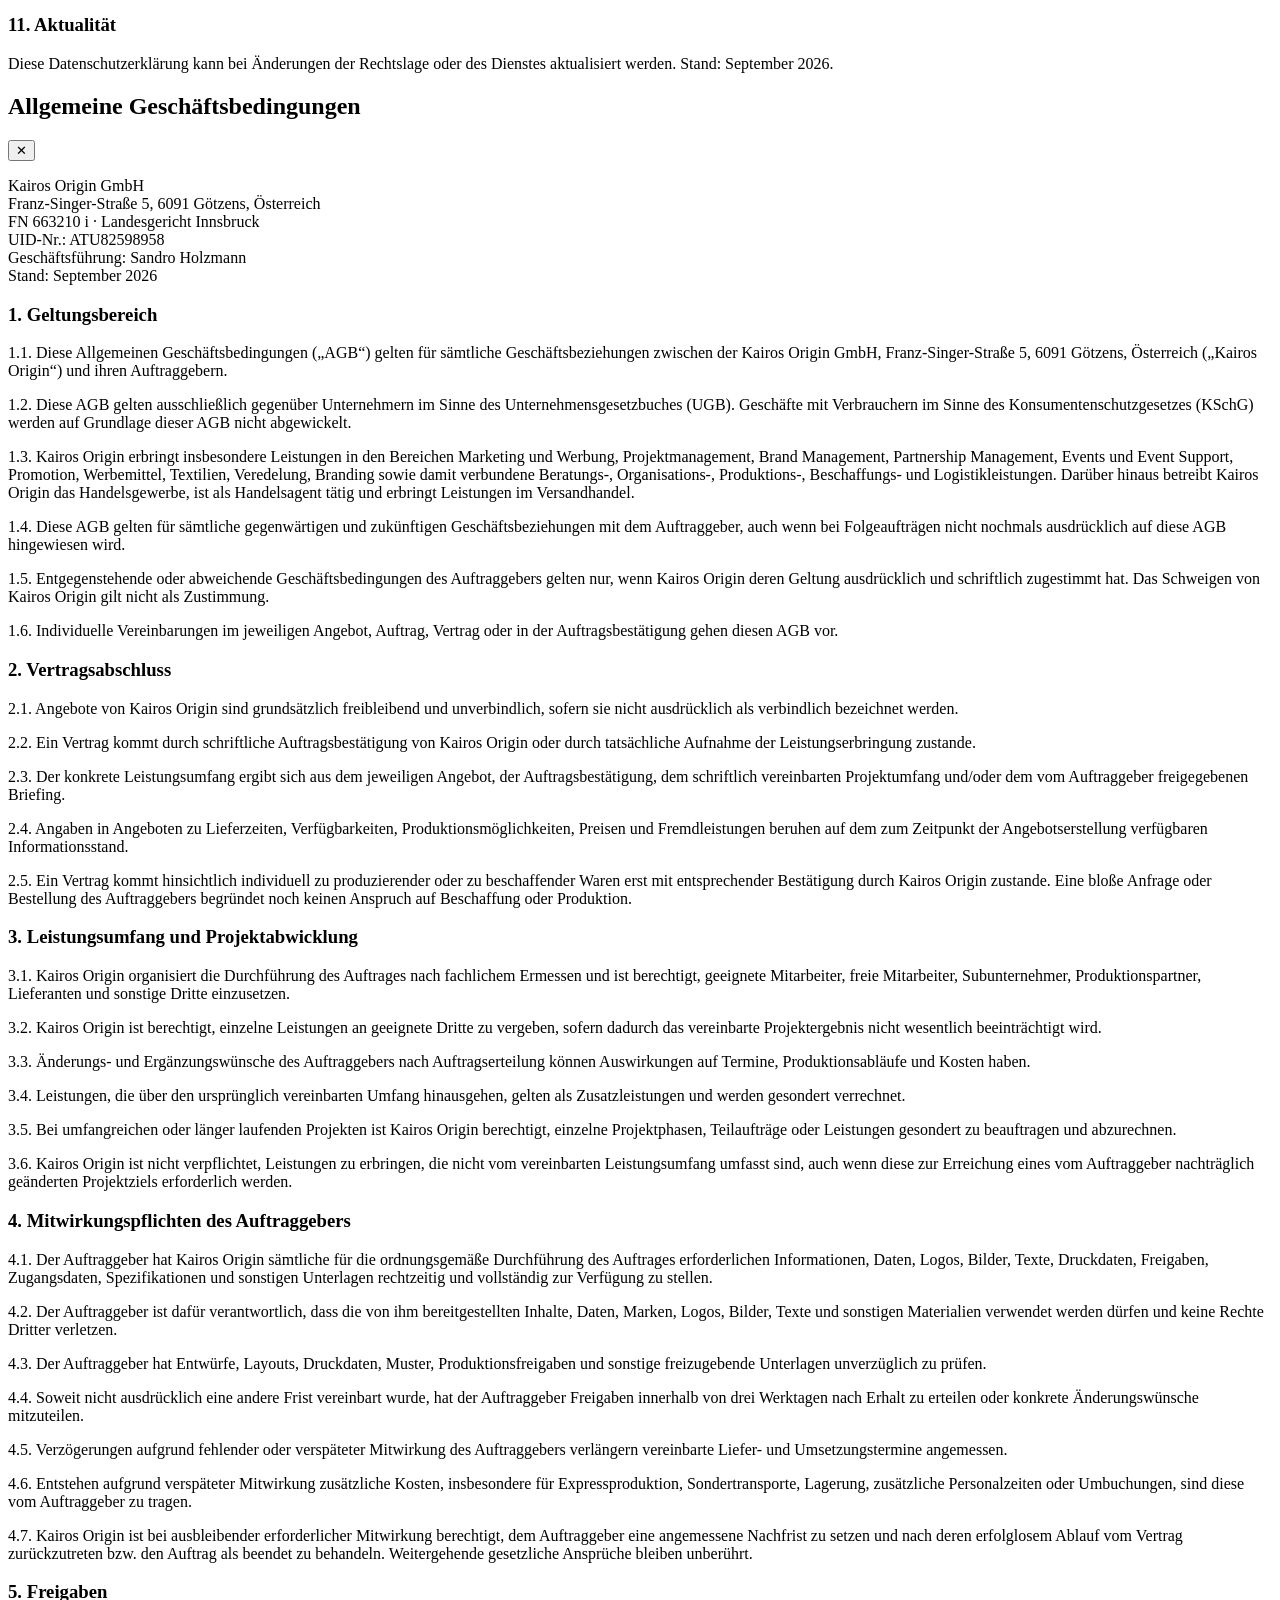
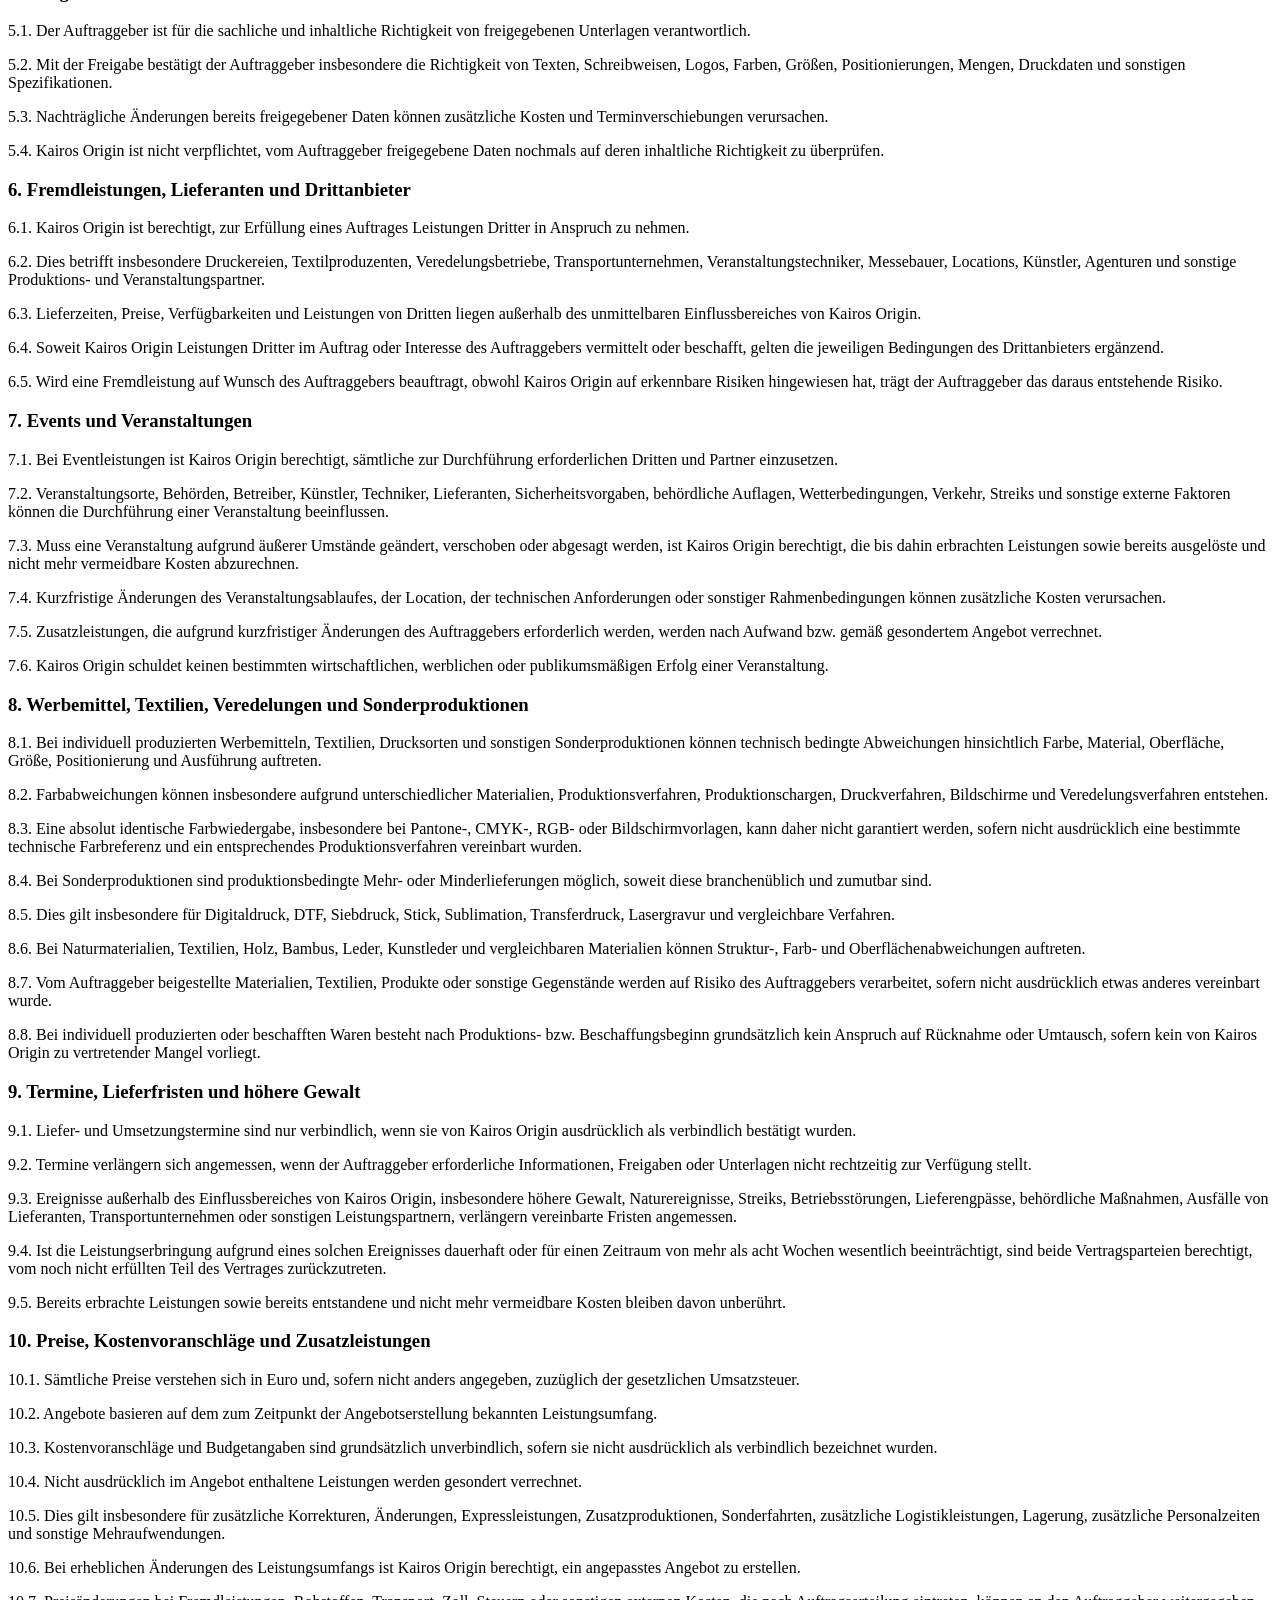
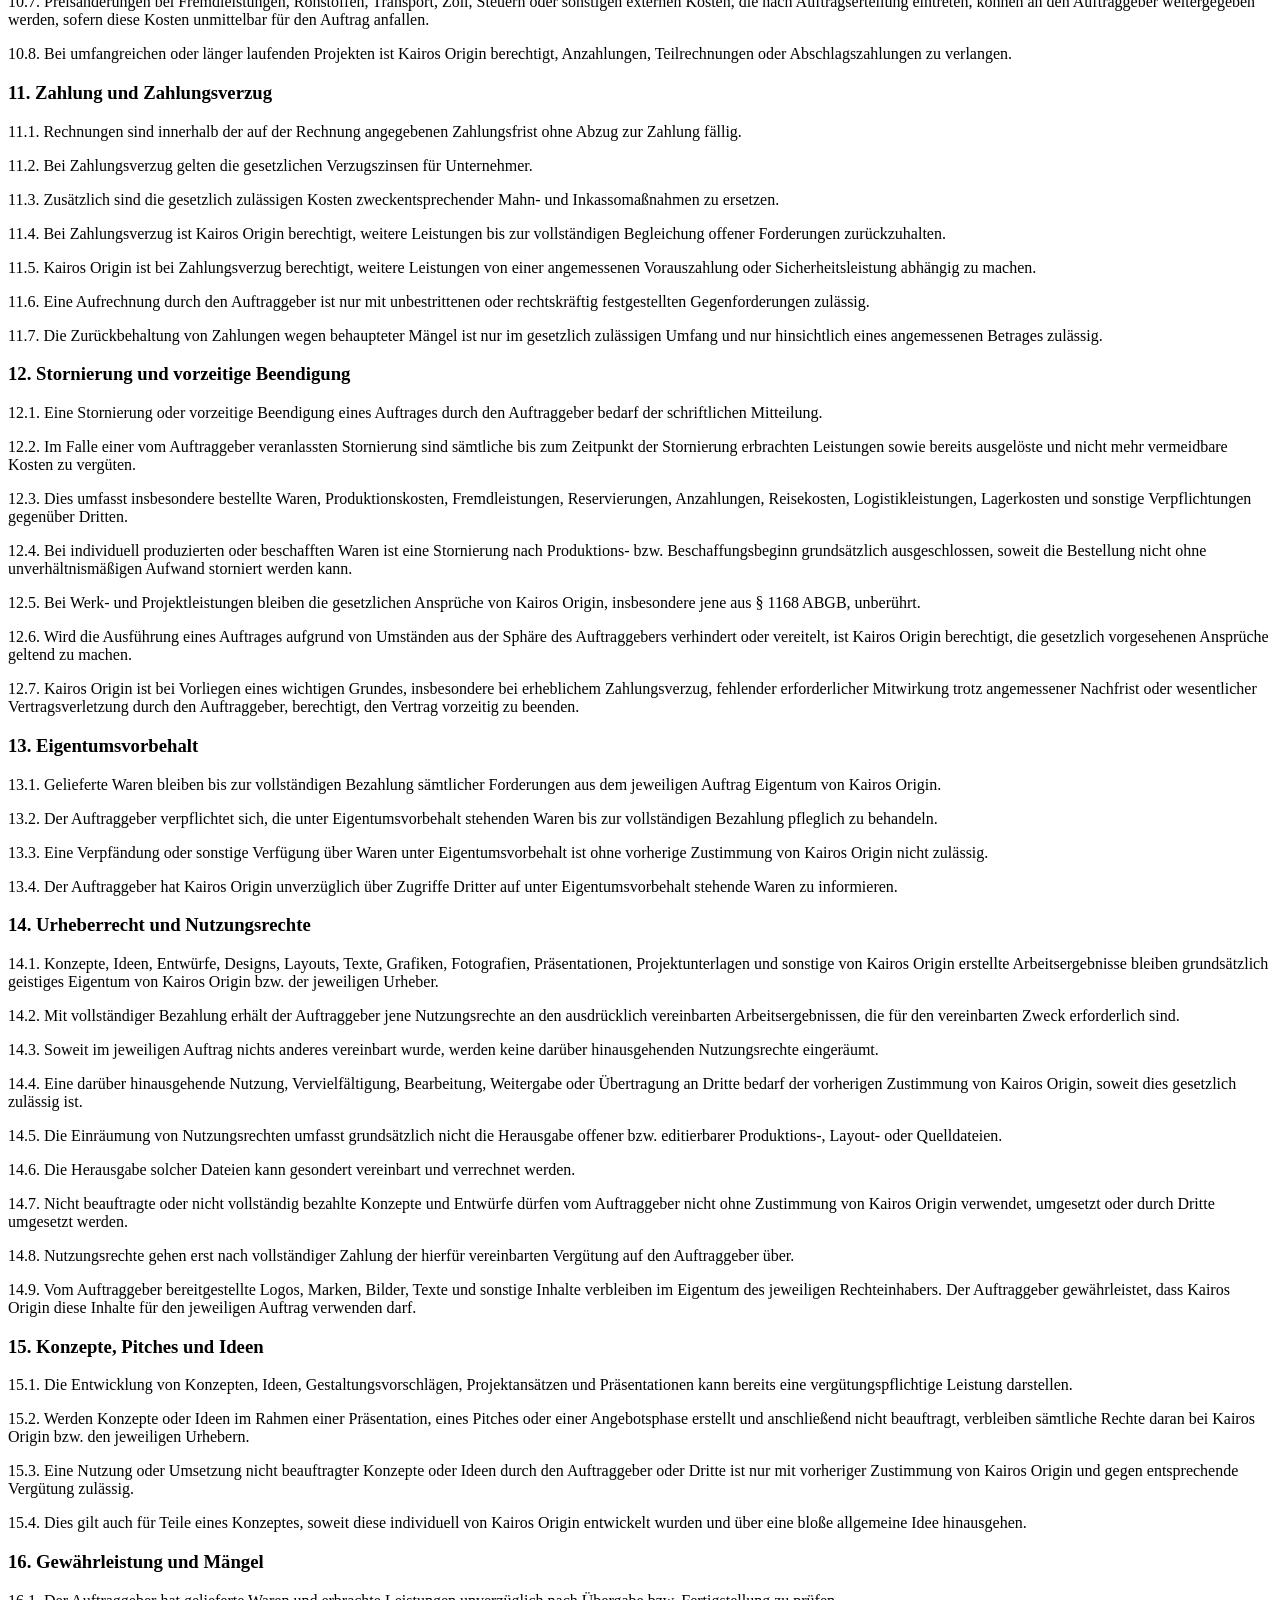
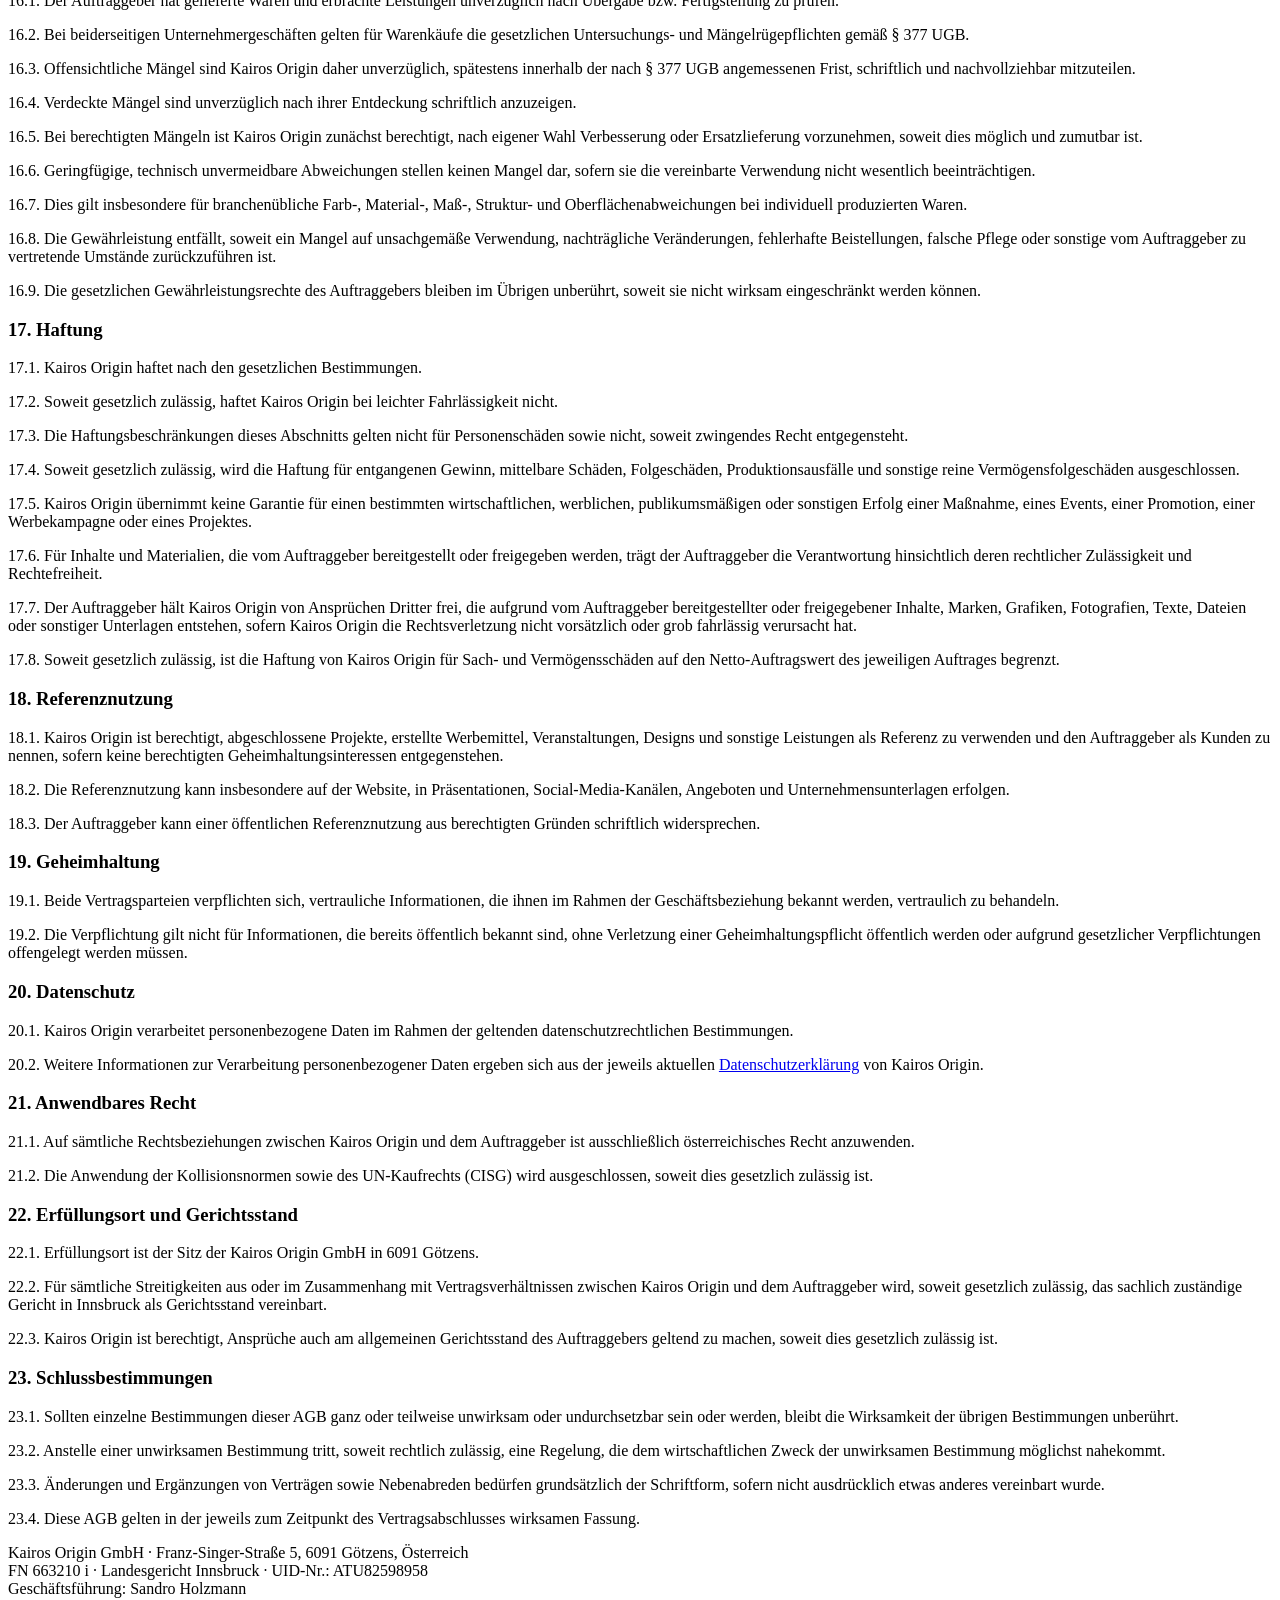
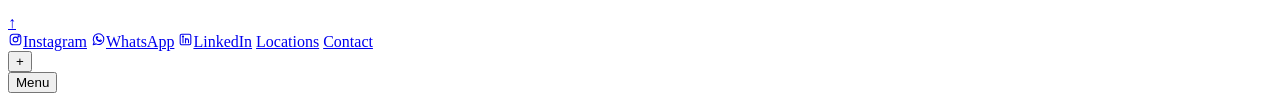
==== commit bd69cdcc: "Add files via upload" ====
--- a/en/index.html
+++ b/en/index.html
@@ -4,10 +4,8 @@
 <meta charset="utf-8">
 <meta name="viewport" content="width=device-width, initial-scale=1">
 <title>Advertising Agency Innsbruck &amp; Tirol | Events, Promotional Products, Branding — Kairos Origin</title>
-<meta name="description" content="Advertising agency from Innsbruck: events, promotional products, apparel decoration, branding and project management from one source. Offices in Götzens, Innsbruck and Ischgl.">
-<meta name="robots" content="noindex, nofollow">
-<!-- Vorschaufassung für den Kunden. Nicht indexieren, damit sie der echten
-     Domain kairos-origin.com nicht als Doppelinhalt in die Quere kommt. -->
+<meta name="description" content="Advertising agency from Innsbruck: events, promotional products, apparel decoration, branding and project management from one source. Offices in Innsbruck and Ischgl.">
+<meta name="robots" content="index, follow, max-image-preview:large, max-snippet:-1">
 <meta name="author" content="Kairos Origin GmbH">
 <meta name="geo.region" content="AT-7">
 <meta name="geo.placename" content="Innsbruck, Tirol">
@@ -21,18 +19,22 @@
 <meta property="og:type" content="website">
 <meta property="og:site_name" content="Kairos Origin">
 <meta property="og:locale" content="en">
-<meta property="og:url" content="https://kairos-origin.com/en/">
+<meta property="og:url" content="https://rudimate058.github.io/kairos-origin/en/">
 <meta property="og:title" content="Kairos Origin — Advertising Agency Innsbruck">
 <meta property="og:description" content="Events, promotional products, apparel, branding and project management from one source.">
-<meta property="og:image" content="https://kairos-origin.com/assets/share.webp">
+<meta property="og:image" content="https://rudimate058.github.io/kairos-origin/assets/share.webp">
 <meta property="og:image:width" content="1200">
 <meta property="og:image:height" content="630">
 <meta property="og:image:alt" content="Kairos Origin — Seize the moment">
 <meta name="twitter:card" content="summary_large_image">
-<link rel="canonical" href="https://kairos-origin.com/en/">
-<link rel="alternate" hreflang="de-AT" href="https://kairos-origin.com/">
-<link rel="alternate" hreflang="en" href="https://kairos-origin.com/en/">
-<link rel="alternate" hreflang="x-default" href="https://kairos-origin.com/">
+<link rel="canonical" href="https://rudimate058.github.io/kairos-origin/en/">
+<link rel="alternate" hreflang="de-AT" href="https://rudimate058.github.io/kairos-origin/">
+<link rel="alternate" hreflang="en" href="https://rudimate058.github.io/kairos-origin/en/">
+<link rel="alternate" hreflang="x-default" href="https://rudimate058.github.io/kairos-origin/">
+<!-- Die strengen Inhaltsregeln (Content-Security-Policy) setzt der Server
+     ueber die Datei .htaccess. Auf GitHub Pages greifen sie nicht; dort
+     schuetzt, dass die Seite ausschliesslich eigene Dateien laedt. -->
+<meta name="referrer" content="strict-origin-when-cross-origin">
 <link rel="stylesheet" href="../css/style.css">
 
 <!-- Damit das grosse Kopfbild und das Logo sofort geladen werden (schnellere
@@ -48,13 +50,13 @@
 {
   "@context": "https://schema.org",
   "@type": "ProfessionalService",
-  "@id": "https://kairos-origin.com/#organisation",
+  "@id": "https://rudimate058.github.io/kairos-origin/#organisation",
   "name": "Kairos Origin GmbH",
   "alternateName": "Kairos Origin",
   "description": "Advertising agency from Innsbruck for events, promotional products, apparel decoration, branding and project management.",
-  "url": "https://kairos-origin.com/",
-  "logo": "https://kairos-origin.com/assets/logo.webp",
-  "image": "https://kairos-origin.com/assets/share.webp",
+  "url": "https://rudimate058.github.io/kairos-origin/",
+  "logo": "https://rudimate058.github.io/kairos-origin/assets/logo.webp",
+  "image": "https://rudimate058.github.io/kairos-origin/assets/share.webp",
   "email": "office@kairos-origin.com",
   "telephone": "+4368110193780",
   "vatID": "ATU82598958",
@@ -70,6 +72,18 @@
     "addressCountry": "AT"
   },
   "location": [
+    {
+      "@type": "Place",
+      "name": "Kairos Origin — Götzens",
+      "address": {
+        "@type": "PostalAddress",
+        "streetAddress": "Franz-Singer-Straße 5",
+        "postalCode": "6091",
+        "addressLocality": "Götzens",
+        "addressRegion": "Tirol",
+        "addressCountry": "AT"
+      }
+    },
     {
       "@type": "Place",
       "name": "Kairos Origin — Innsbruck",
@@ -95,12 +109,6 @@
       }
     }
   ],
-  "openingHoursSpecification": {
-    "@type": "OpeningHoursSpecification",
-    "dayOfWeek": ["Monday", "Tuesday", "Wednesday", "Thursday", "Friday"],
-    "opens": "08:00",
-    "closes": "17:30"
-  },
   "areaServed": [
     { "@type": "AdministrativeArea", "name": "Tirol" },
     { "@type": "Country", "name": "Österreich" },
@@ -131,16 +139,20 @@
   "@context": "https://schema.org",
   "@type": "WebSite",
   "name": "Kairos Origin",
-  "url": "https://kairos-origin.com/en/",
+  "url": "https://rudimate058.github.io/kairos-origin/en/",
   "inLanguage": "en",
-  "publisher": { "@id": "https://kairos-origin.com/#organisation" }
+  "publisher": { "@id": "https://rudimate058.github.io/kairos-origin/#organisation" }
 }
 </script>
 </head>
 <body>
 
+<a class="sprung-link" href="#inhalt">Skip to content</a>
+
 <div class="seite">
   <div class="seiten-verlauf"></div>
+
+  <main id="inhalt">
 
   <!-- ================= Kopfbereich ================= -->
   <section id="top" class="hero">
@@ -150,13 +162,10 @@
     <div class="hero-inhalt">
 
       <nav class="hauptnav" aria-label="Main menu">
-        <span class="sprachwahl" aria-label="Language">
-          <a class="sprachwahl-knopf" href="../index.html" hreflang="de-AT" lang="de-AT" title="Deutsch">
-            <svg viewBox="0 0 20 14" width="20" height="14" aria-hidden="true"><rect width="20" height="14" fill="#000"/><rect y="4.667" width="20" height="4.666" fill="#dd0000"/><rect y="9.333" width="20" height="4.667" fill="#ffce00"/></svg><span class="nur-vorlesen">Deutsch</span>
-          </a>
-          <span class="sprachwahl-knopf sprachwahl-aktiv" aria-current="true" title="English">
-            <svg viewBox="0 0 20 14" width="20" height="14" aria-hidden="true"><clipPath id="uk-kopf"><rect width="20" height="14"/></clipPath><g clip-path="url(#uk-kopf)"><rect width="20" height="14" fill="#012169"/><path d="M0 0l20 14M20 0L0 14" stroke="#fff" stroke-width="2.8"/><path d="M0 0l20 14M20 0L0 14" stroke="#c8102e" stroke-width="1.6"/><path d="M10 0v14M0 7h20" stroke="#fff" stroke-width="4.6"/><path d="M10 0v14M0 7h20" stroke="#c8102e" stroke-width="2.8"/></g></svg><span class="nur-vorlesen">English</span>
-          </span>
+        <span class="sprachwahl" aria-label="Language" data-sprache="en">
+          <span class="sprachwahl-schieber" aria-hidden="true"></span>
+          <a class="sprachwahl-knopf" href="../index.html" hreflang="de" lang="de" title="Deutsch"><svg viewBox="0 0 20 14" width="20" height="14" aria-hidden="true"><rect width="20" height="14" fill="#000"/><rect y="4.667" width="20" height="4.666" fill="#dd0000"/><rect y="9.333" width="20" height="4.667" fill="#ffce00"/></svg><span class="nur-vorlesen">Deutsch</span></a>
+          <span class="sprachwahl-knopf sprachwahl-aktiv" aria-current="true" title="English"><svg viewBox="0 0 20 14" width="20" height="14" aria-hidden="true"><clipPath id="uk-kopf"><rect width="20" height="14"/></clipPath><g clip-path="url(#uk-kopf)"><rect width="20" height="14" fill="#012169"/><path d="M0 0l20 14M20 0L0 14" stroke="#fff" stroke-width="2.8"/><path d="M0 0l20 14M20 0L0 14" stroke="#c8102e" stroke-width="1.6"/><path d="M10 0v14M0 7h20" stroke="#fff" stroke-width="4.6"/><path d="M10 0v14M0 7h20" stroke="#c8102e" stroke-width="2.8"/></g></svg><span class="nur-vorlesen">English</span></span>
         </span>
         <button class="menue-knopf" type="button" id="menue-auf"
                 aria-expanded="false" aria-controls="vollmenue">
@@ -165,7 +174,7 @@
         </button>
       </nav>
 
-      <main class="hero-mitte">
+      <div class="hero-mitte">
         <h1 class="hero-logo-zeile">
           <!-- Die Hauptueberschrift der Seite. Der Text steht fuer
                Suchmaschinen und Screenreader da, sichtbar ist das Logo. -->
@@ -174,26 +183,13 @@
         </h1>
 
         <div class="hero-unten">
-          <p class="hero-claim">Brand · Digital · Motion</p>
-
-          <div class="hero-aktionen">
-            <div class="hero-social">
-              <a href="https://www.instagram.com/kairos.origin.agency/" target="_blank" rel="noopener">
-                <svg viewBox="0 0 24 24" width="19" height="19" fill="none" stroke="currentColor" stroke-width="1.7" stroke-linecap="round" stroke-linejoin="round"><rect x="3.5" y="3.5" width="17" height="17" rx="5"></rect><circle cx="12" cy="12" r="3.8"></circle><circle cx="17" cy="7" r="1"></circle></svg>
-                <span>Instagram</span>
-              </a>
-              <a href="https://wa.me/4368110193780" target="_blank" rel="noopener">
-                <svg viewBox="0 0 24 24" width="19" height="19" fill="none" stroke="currentColor" stroke-width="1.7" stroke-linecap="round" stroke-linejoin="round"><path d="M20.5 11.6a8.4 8.4 0 0 1-12.4 7.4L3.6 20.4l1.5-4.4A8.4 8.4 0 1 1 20.5 11.6z"></path><path d="M9 9.3c.3 2.2 2.5 4.4 4.7 4.7l1-1.2 1.8.9c-.2 1.1-1.2 1.6-2.3 1.4-2.7-.5-5.2-3-5.7-5.7-.2-1.1.3-2.1 1.4-2.3l.9 1.8-1.8.4z"></path></svg>
-                <span>WhatsApp</span>
-              </a>
-              <a href="https://www.linkedin.com/company/127184144" target="_blank" rel="noopener">
-                <svg viewBox="0 0 24 24" width="19" height="19" fill="none" stroke="currentColor" stroke-width="1.7" stroke-linecap="round" stroke-linejoin="round"><rect x="3.5" y="3.5" width="17" height="17" rx="2.5"></rect><path d="M8 10.5V17"></path><circle cx="8" cy="7.4" r="1"></circle><path d="M12 17v-3.6a2.4 2.4 0 0 1 4.8 0V17"></path><path d="M12 10.5V17"></path></svg>
-                <span>LinkedIn</span>
-              </a>
-            </div>
-          </div>
-        </div>
-      </main>
+          <p class="hero-rolle">Your creative agency in Tyrol</p>
+          <p class="hero-claim">BRANDING · MERCHANDISE · EVENTS</p>
+
+          <a class="knopf-gold hero-cta" href="#work">Explore the moment <span aria-hidden="true">→</span></a>
+
+        </div>
+      </div>
     </div>
   </section>
 
@@ -201,7 +197,7 @@
   <section id="partner" class="partner">
     <div class="partner-kopf">
       <h2>Partnership as equals</h2>
-      <p>Our fantastic clients &amp; partners</p>
+      <p>Our clients &amp; partners</p>
     </div>
     <div class="laufband-rahmen">
       <!-- Logos werden aus js/main.js eingesetzt -->
@@ -230,17 +226,17 @@
         <div class="agentur-punkte">
           <div class="agentur-punkt">
             <span class="ziffer">01</span>
-            <h3>We think along</h3>
+            <h4>We think along</h4>
             <p>From the first idea to the final product: we bring together strategy, creativity, production and delivery.</p>
           </div>
           <div class="agentur-punkt">
             <span class="ziffer">02</span>
-            <h3>We deliver</h3>
+            <h4>We deliver</h4>
             <p>Events, apparel, promotion and branding from one source — direct and without detours.</p>
           </div>
           <div class="agentur-punkt">
             <span class="ziffer">03</span>
-            <h3>We roll up our sleeves</h3>
+            <h4>We roll up our sleeves</h4>
             <p>Straight talk, straight prices, fast execution — and a handshake that counts.</p>
           </div>
         </div>
@@ -261,6 +257,26 @@
           <p>To be the agency that gives Alpine brands international visibility — with ideas that arrive at the right moment and partnerships that outlast a campaign.</p>
         </div>
       </div>
+    </div>
+  </section>
+
+  <!-- ================= Arbeiten ================= -->
+  <section id="work" class="abschnitt">
+    <div class="abschnitt-kopf">
+      <h2>Selected work</h2>
+      <span>Branding · Promotion · Merchandise</span>
+    </div>
+
+    <div class="arbeiten-buehne">
+      <button type="button" class="knopf-rund arbeiten-pfeil" data-seite="zurueck" aria-label="Previous page">←</button>
+      <!-- Karten werden aus js/main.js eingesetzt -->
+      <div class="arbeiten-raster"></div>
+      <button type="button" class="knopf-rund arbeiten-pfeil" data-seite="vor" aria-label="Next page">→</button>
+    </div>
+
+    <div class="arbeiten-blaettern">
+      <div class="arbeiten-punkte" role="tablist" aria-label="Pages"></div>
+      <span class="arbeiten-stand"></span>
     </div>
   </section>
 
@@ -313,7 +329,7 @@
           <span class="leistung-plus">+</span>
         </div>
         <div class="leistung-titel">
-          <h3>FLEX-Support</h3>
+          <h3>FLEX‑Support</h3>
         </div>
         <div class="leistung-text">
           <p>When it gets busy, we step in. Flexible support for project peaks — ready to go immediately, with no added staffing risk.
@@ -369,43 +385,6 @@
       </div>
 
     </div>
-  </section>
-
-  <!-- ================= Arbeiten ================= -->
-  <section id="work" class="abschnitt">
-    <div class="abschnitt-kopf">
-      <h2>Selected work</h2>
-      <span>Branding · Promotion · Merchandise</span>
-    </div>
-
-    <div class="vitrine">
-      <div class="vitrine-text">
-        <span class="vitrine-kategorie"></span>
-        <h3 class="vitrine-name"></h3>
-        <p class="vitrine-kunde"><span></span></p>
-        <p class="vitrine-beschreibung"></p>
-
-        <div class="vitrine-steuerung">
-          <button type="button" class="knopf-rund" data-vitrine="zurueck" aria-label="Previous product">←</button>
-          <button type="button" class="knopf-rund" data-vitrine="vor" aria-label="Next product">→</button>
-          <span class="vitrine-zaehler"></span>
-        </div>
-      </div>
-
-      <div class="vitrine-buehne" tabindex="0" role="button" aria-haspopup="dialog" aria-label="Enlarge product image">
-        <div class="lichthof"></div>
-        <div class="bodenlinie"></div>
-        <div class="schatten"></div>
-        <!-- Produktbilder werden aus js/main.js eingesetzt -->
-        <div class="vitrine-bildfeld">
-          <div class="toenung"></div>
-          <div class="lichtpunkt"></div>
-        </div>
-      </div>
-    </div>
-
-    <!-- Miniaturleiste wird aus js/main.js eingesetzt -->
-    <div class="miniaturen"></div>
   </section>
 
   <!-- ================= Standorte ================= -->
@@ -477,18 +456,24 @@
         </div>
       </div>
 
-      <!-- ================= ACHTUNG: SCHAUFORMULAR =================
-           Dieses Formular ist derzeit eine reine DARSTELLUNG. Es verschickt
-           NICHTS. Ein Formular braucht einen Server, der die Nachricht
-           weitergibt; auf GitHub Pages gibt es den nicht.
-
-           ZUM SCHARFSTELLEN nach dem Umzug auf echtes Hosting (siehe
-           website/MERKZETTEL-FORMULAR.md):
-             1. kontakt.php in den Ordner der Seite legen
-             2. hier action="kontakt.php" method="post" ergaenzen
-             3. in js/main.js die Zeile FORMULAR_SCHAUMODUS auf false setzen
+      <!-- ==========================================================
+           FORMULAR — eigene Loesung, kein Drittanbieter.
+
+           Auf GitHub Pages ist es im SCHAUMODUS: es prueft die Eingaben,
+           verschickt aber nichts und zeigt stattdessen einen Hinweis mit
+           E-Mail und WhatsApp. Ein Formular braucht einen Server, der die
+           Nachricht weitergibt; auf GitHub Pages gibt es den nicht.
+
+           ZUM SCHARFSTELLEN auf eigenem Hosting mit PHP
+           (Anleitung: MERKZETTEL-FORMULAR.md):
+             1. kontakt.php.txt in kontakt.php umbenennen und in den
+                Ordner der Seite legen
+             2. hier ergaenzen: action="kontakt.php" method="post"
+                (bei der englischen Fassung: action="../kontakt.php")
+             3. in js/main.js FORMULAR_SCHAUMODUS auf false setzen
            ========================================================== -->
       <form class="kontakt-formular" id="kontaktformular" novalidate>
+
 
         <label class="feld">
           <span>Name</span>
@@ -579,11 +564,13 @@
     </div>
 
     <div class="stimmen-fuss">
-      <a class="knopf-gold" href="https://share.google/VQes5vva1qj1EicPK" target="_blank" rel="noopener">Review us on Google <span>→</span></a>
+      <a class="knopf-gold" href="https://www.google.com/maps/search/?api=1&amp;query=Kairos%20Origin%20Resselstra%C3%9Fe%2033%206020%20Innsbruck" target="_blank" rel="noopener">Review us on Google <span>→</span></a>
     </div>
   </section>
 
-  <div class="fussbereich">
+  </main>
+
+  <footer class="fussbereich">
     <div class="fuss-adresse">
       <span>© 2026 Kairos Origin GmbH</span>
     </div>
@@ -593,7 +580,7 @@
       <button type="button" data-oeffnen="datenschutz" lang="de">Datenschutz</button>
       <span class="fuss-hinweis">Legal documents in German — the German version is authoritative.</span>
     </div>
-  </div>
+  </footer>
 
 
   <!-- ================= About me ================= -->
@@ -727,8 +714,8 @@
           <p>Beim Aufruf unserer Website werden automatisch technische Zugriffsdaten übertragen (IP-Adresse, Browsertyp, Betriebssystem, Referrer-URL, Datum und Uhrzeit des Zugriffs). Diese Daten dienen ausschließlich dem sicheren technischen Betrieb der Website und werden nicht zur Identifikation einzelner Personen verwendet. Rechtsgrundlage: Art. 6 Abs. 1 lit. f DSGVO (berechtigtes Interesse).</p>
         </section>
         <section>
-          <h3>3. Kontaktaufnahme</h3>
-          <p>Über das Kontaktformular können Sie uns Name, E-Mail-Adresse, optional den Firmennamen und Ihre Nachricht übermitteln. Diese Angaben werden ausschließlich zur Bearbeitung Ihrer Anfrage verwendet, per E-Mail an unser Postfach weitergeleitet und nicht auf der Website gespeichert. Rechtsgrundlage ist Art. 6 Abs. 1 lit. b DSGVO (Vertragsanbahnung) bzw. lit. f (berechtigtes Interesse an der Beantwortung). Zum Schutz vor automatisierten Zusendungen werden eine Sicherheitsfrage, ein unsichtbares Prüffeld und die Anzahl der Absendungen pro Internetanschluss ausgewertet; die IP-Adresse wird dabei nur in verkürzter, nicht rückführbarer Form für maximal eine Stunde verarbeitet. Alternativ erreichen Sie uns über E-Mail, Telefon oder WhatsApp. Wenn Sie uns auf einem dieser Wege schreiben, verarbeiten wir Ihre Angaben (Name, Kontaktdaten, Inhalt der Nachricht) ausschließlich zur Bearbeitung Ihrer Anfrage. Eine Speicherung in einer Datenbank auf dem Webserver findet nicht statt. Eine Weitergabe an Dritte erfolgt nicht; ausgenommen ist unser Hosting- und E-Mail-Anbieter, der als Auftragsverarbeiter auf Grundlage eines Auftragsverarbeitungsvertrages tätig ist. Rechtsgrundlage: Art. 6 Abs. 1 lit. b DSGVO. Ihre Daten werden nach vollständiger Bearbeitung gelöscht, sofern keine gesetzlichen Aufbewahrungspflichten entgegenstehen.<br><br>Bei Kontaktaufnahme über WhatsApp gelten zusätzlich die Datenschutzbestimmungen von WhatsApp Ireland Limited.</p>
+          <h3>3. Kontaktformular und Kontaktaufnahme</h3>
+          <p>Diese Website enthält ein Kontaktformular. Die darin eingegebenen Angaben (Name, E-Mail-Adresse, Firma, Inhalt der Nachricht) werden ausschließlich über unseren eigenen Webserver verarbeitet und als E-Mail an uns weitergeleitet. Eine Übermittlung an Dritte findet nicht statt; ausgenommen ist unser Hosting- und E-Mail-Anbieter, der als Auftragsverarbeiter auf Grundlage eines Auftragsverarbeitungsvertrages tätig ist. Eine Speicherung in einer Datenbank erfolgt nicht. Rechtsgrundlage ist Art. 6 Abs. 1 lit. b DSGVO zur Bearbeitung Ihrer Anfrage sowie Ihre Einwilligung nach Art. 6 Abs. 1 lit. a DSGVO, die Sie mit dem Setzen des Hakens vor dem Absenden erteilen. Die Einwilligung können Sie jederzeit widerrufen; die Rechtmäßigkeit der bis zum Widerruf erfolgten Verarbeitung bleibt unberührt.<br><br>Sie können uns Ihre Anfrage stattdessen jederzeit ohne Nutzung des Formulars direkt per E-Mail, Telefon oder WhatsApp zukommen lassen. Ihre Daten werden nach vollständiger Bearbeitung gelöscht, sofern keine gesetzlichen Aufbewahrungspflichten entgegenstehen.<br><br>Bei Kontaktaufnahme über WhatsApp gelten zusätzlich die Datenschutzbestimmungen von WhatsApp Ireland Limited.</p>
         </section>
         <section>
           <h3>4. Cookies und Analyse</h3>
@@ -747,15 +734,15 @@
           <p>Die Website wird auf Servern innerhalb der EU betrieben. Die Übertragung erfolgt verschlüsselt via HTTPS. Mit unserem Hosting-Anbieter besteht ein Auftragsverarbeitungsvertrag gemäß Art. 28 DSGVO. Es gelten ergänzend die Datenschutzbestimmungen unseres Hosting-Anbieters.</p>
         </section>
         <section>
-          <h3>8. Externe Links und Messenger</h3>
+          <h3>9. Externe Links und Messenger</h3>
           <p>Diese Website verlinkt auf externe Dienste (Instagram, LinkedIn, WhatsApp, Google Maps). Es sind keine Inhalte dieser Dienste in die Website eingebettet; eine Datenübertragung an diese Anbieter findet erst statt, wenn Sie einen entsprechenden Link aktiv anklicken. Danach gelten ausschließlich die Datenschutzbestimmungen des jeweiligen Anbieters. Nehmen Sie über WhatsApp Kontakt zu uns auf, werden die dabei anfallenden Daten nach den Bestimmungen des Anbieters verarbeitet.</p>
         </section>
         <section>
-          <h3>9. Keine automatisierte Entscheidungsfindung</h3>
+          <h3>10. Keine automatisierte Entscheidungsfindung</h3>
           <p>Eine automatisierte Entscheidungsfindung einschließlich Profiling gemäß Art. 22 DSGVO findet nicht statt.</p>
         </section>
         <section>
-          <h3>10. Aktualität</h3>
+          <h3>11. Aktualität</h3>
           <p>Diese Datenschutzerklärung kann bei Änderungen der Rechtslage oder des Dienstes aktualisiert werden. Stand: September 2026.</p>
         </section>
       </div>
@@ -1026,13 +1013,10 @@
 
   <div class="vollmenue-kopf">
     <span class="vollmenue-marke">Kairos Origin</span>
-    <span class="sprachwahl" aria-label="Language">
-      <a class="sprachwahl-knopf" href="../index.html" hreflang="de-AT" lang="de-AT" title="Deutsch">
-        <svg viewBox="0 0 20 14" width="20" height="14" aria-hidden="true"><rect width="20" height="14" fill="#000"/><rect y="4.667" width="20" height="4.666" fill="#dd0000"/><rect y="9.333" width="20" height="4.667" fill="#ffce00"/></svg><span class="nur-vorlesen">Deutsch</span>
-      </a>
-      <span class="sprachwahl-knopf sprachwahl-aktiv" aria-current="true" title="English">
-        <svg viewBox="0 0 20 14" width="20" height="14" aria-hidden="true"><clipPath id="uk-clip-4"><rect width="20" height="14"/></clipPath><g clip-path="url(#uk-clip-4)"><rect width="20" height="14" fill="#012169"/><path d="M0 0l20 14M20 0L0 14" stroke="#fff" stroke-width="2.8"/><path d="M0 0l20 14M20 0L0 14" stroke="#c8102e" stroke-width="1.6"/><path d="M10 0v14M0 7h20" stroke="#fff" stroke-width="4.6"/><path d="M10 0v14M0 7h20" stroke="#c8102e" stroke-width="2.8"/></g></svg><span class="nur-vorlesen">English</span>
-      </span>
+    <span class="sprachwahl" aria-label="Language" data-sprache="en">
+      <span class="sprachwahl-schieber" aria-hidden="true"></span>
+      <a class="sprachwahl-knopf" href="../index.html" hreflang="de" lang="de" title="Deutsch"><svg viewBox="0 0 20 14" width="20" height="14" aria-hidden="true"><rect width="20" height="14" fill="#000"/><rect y="4.667" width="20" height="4.666" fill="#dd0000"/><rect y="9.333" width="20" height="4.667" fill="#ffce00"/></svg><span class="nur-vorlesen">Deutsch</span></a>
+      <span class="sprachwahl-knopf sprachwahl-aktiv" aria-current="true" title="English"><svg viewBox="0 0 20 14" width="20" height="14" aria-hidden="true"><clipPath id="uk-menue"><rect width="20" height="14"/></clipPath><g clip-path="url(#uk-menue)"><rect width="20" height="14" fill="#012169"/><path d="M0 0l20 14M20 0L0 14" stroke="#fff" stroke-width="2.8"/><path d="M0 0l20 14M20 0L0 14" stroke="#c8102e" stroke-width="1.6"/><path d="M10 0v14M0 7h20" stroke="#fff" stroke-width="4.6"/><path d="M10 0v14M0 7h20" stroke="#c8102e" stroke-width="2.8"/></g></svg><span class="nur-vorlesen">English</span></span>
     </span>
     <button class="vollmenue-zu" type="button" id="menue-zu" aria-label="Close menu">
       <span class="vollmenue-zu-kreuz" aria-hidden="true"></span>
@@ -1054,7 +1038,7 @@
     </div>
     <div class="vollmenue-mitte">
       <span class="vollmenue-losung">Made with Passion</span>
-      <span class="vollmenue-fuss">Götzens · Innsbruck · Ischgl</span>
+      <span class="vollmenue-fuss">Innsbruck · Ischgl</span>
     </div>
     <div class="vollmenue-social">
       <a href="https://www.instagram.com/kairos.origin.agency/" target="_blank" rel="noopener"><svg viewBox="0 0 24 24" width="15" height="15" fill="none" stroke="currentColor" stroke-width="1.7" stroke-linecap="round" stroke-linejoin="round" aria-hidden="true"><rect x="3.5" y="3.5" width="17" height="17" rx="5"></rect><circle cx="12" cy="12" r="3.8"></circle><circle cx="17" cy="7" r="1"></circle></svg><span>Instagram</span></a>
@@ -1064,7 +1048,6 @@
   </div>
 </div>
 
-<script>window.SEITEN_BASIS = '../';</script>
 <script src="../js/texte-en.js"></script>
 <script src="../js/main.js"></script>
 </body>
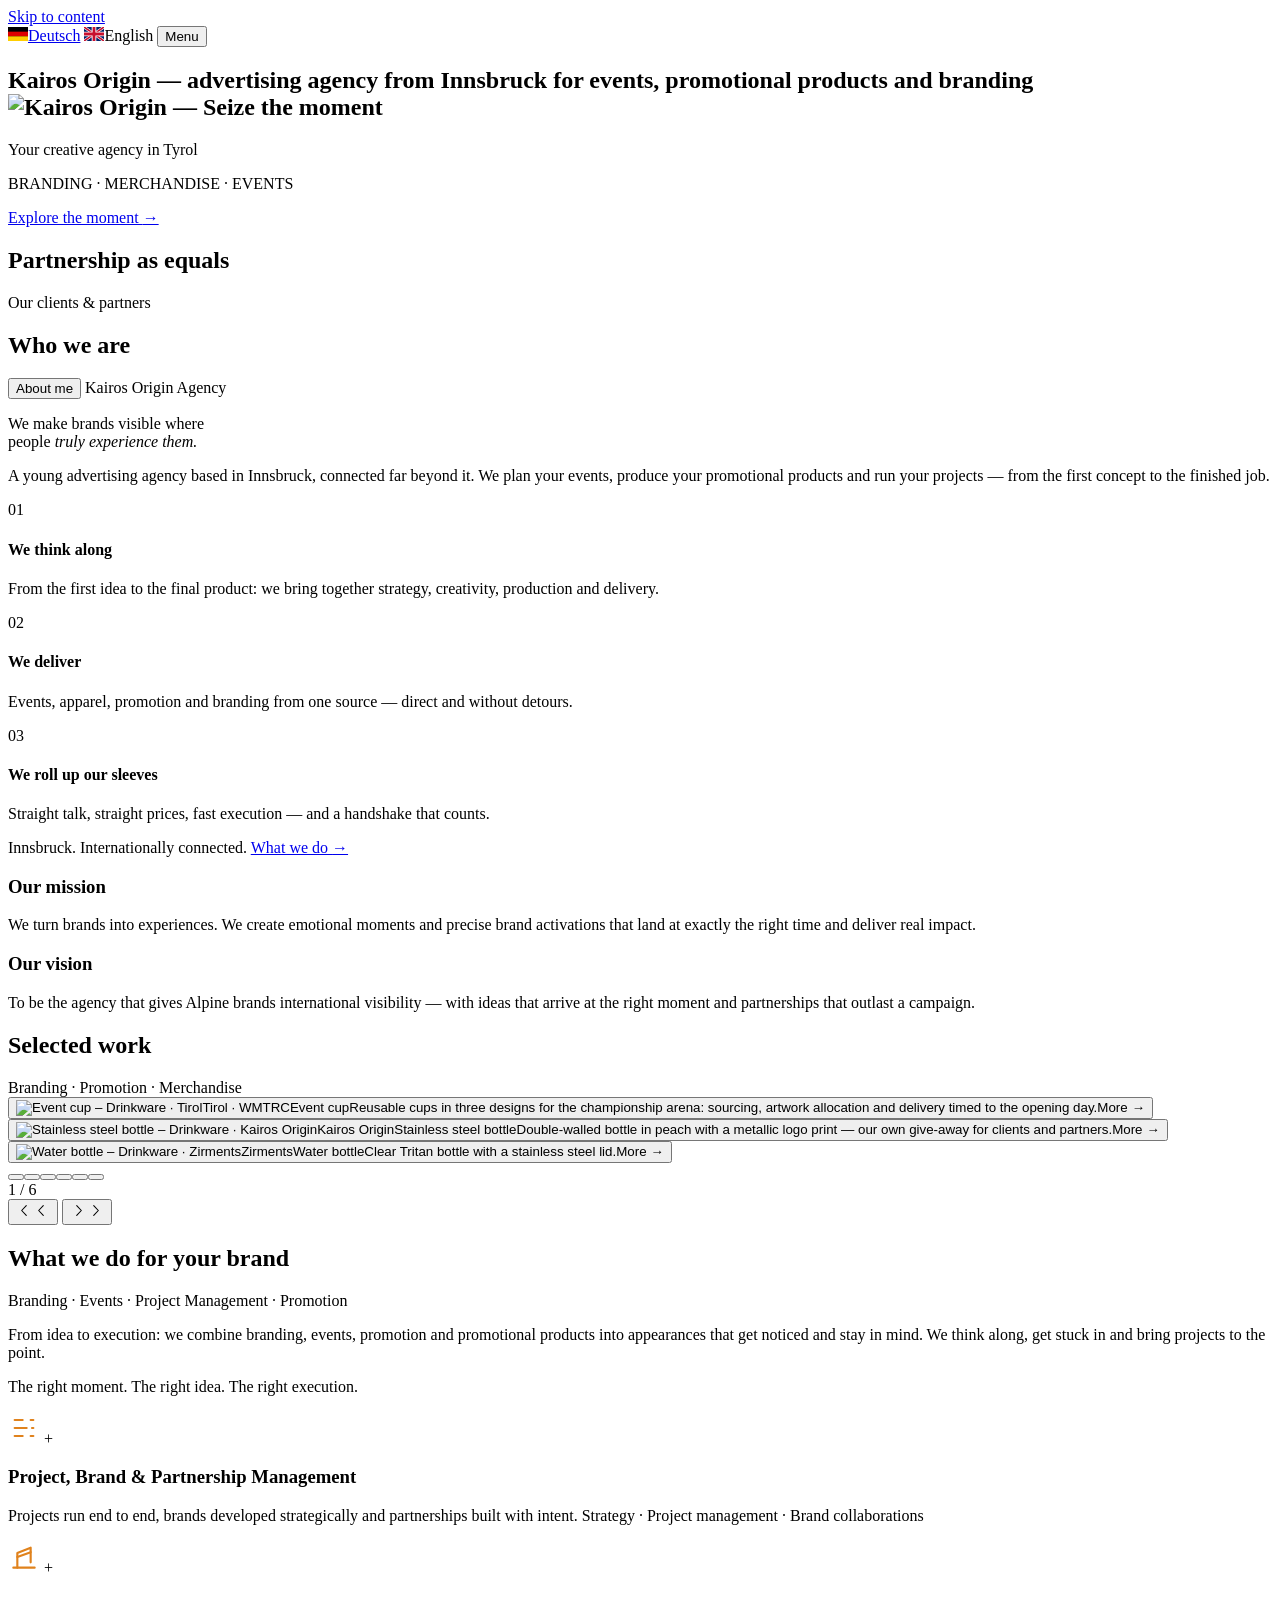
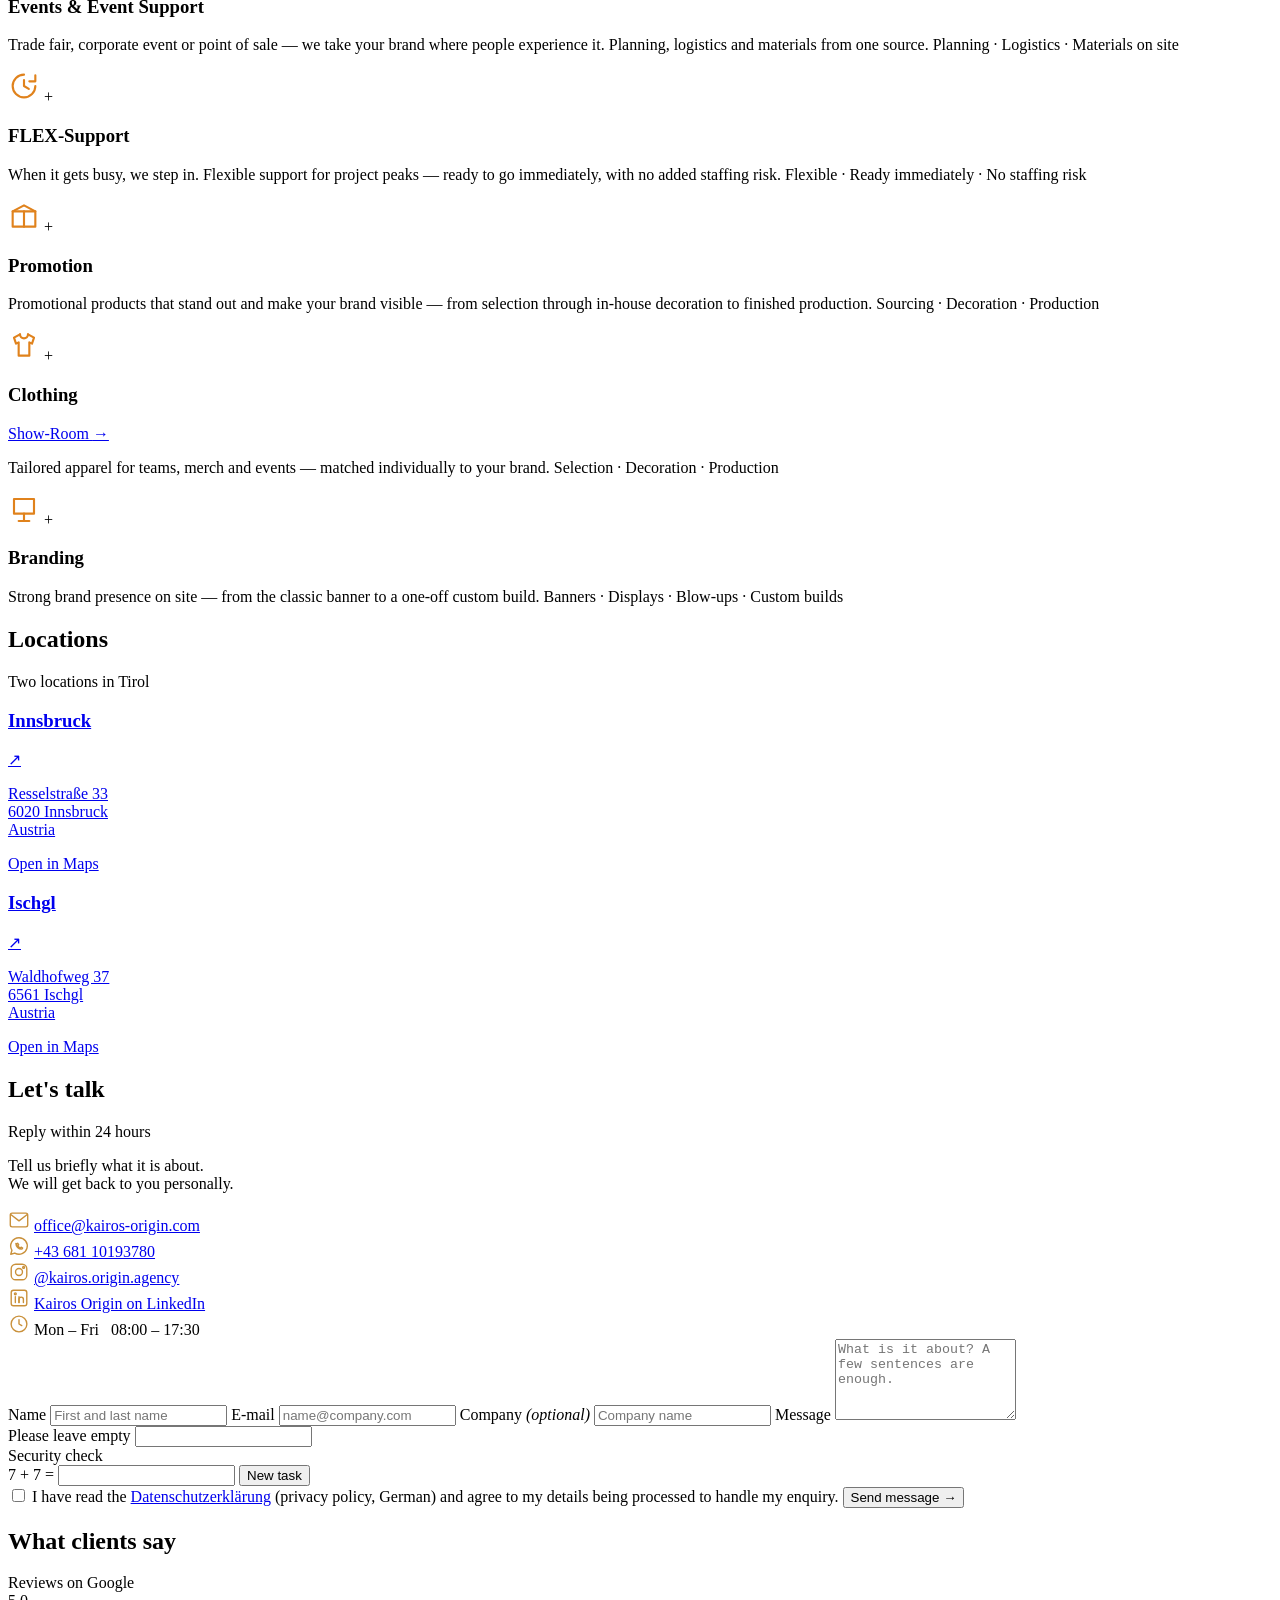
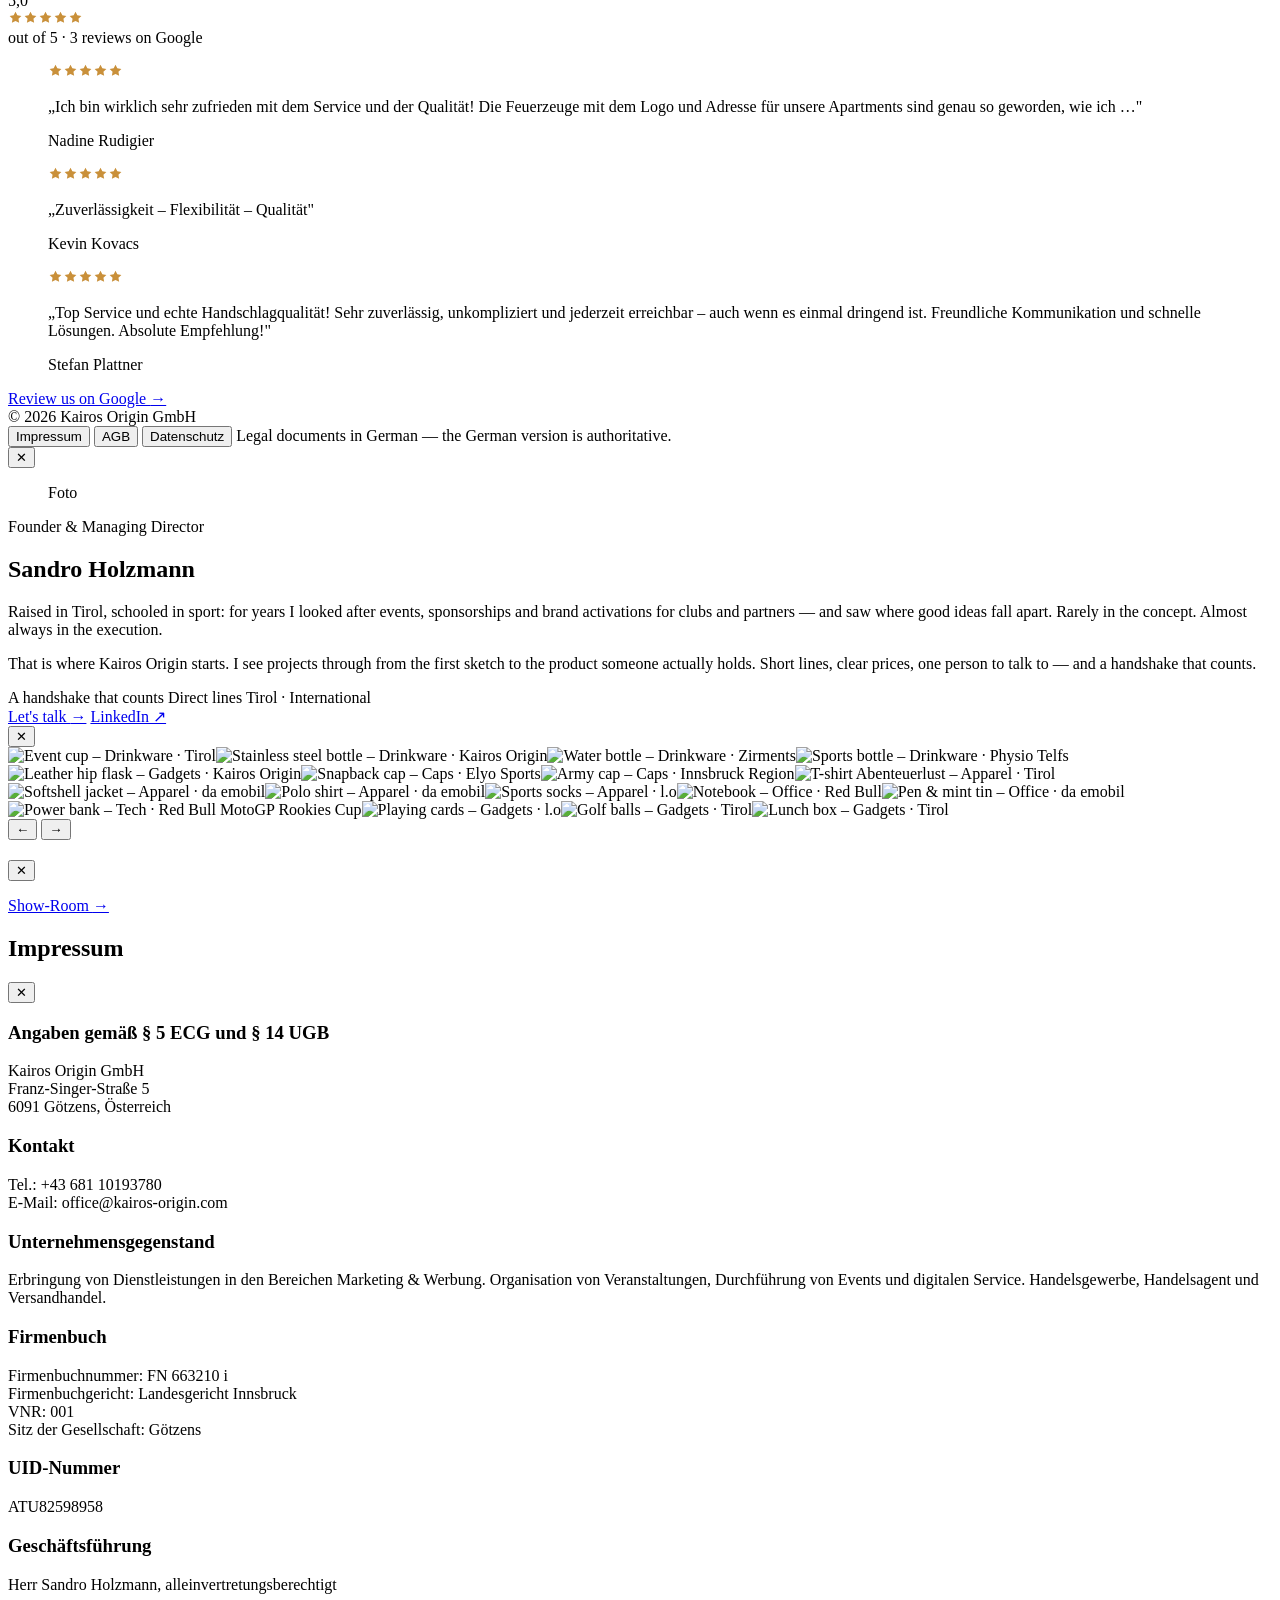
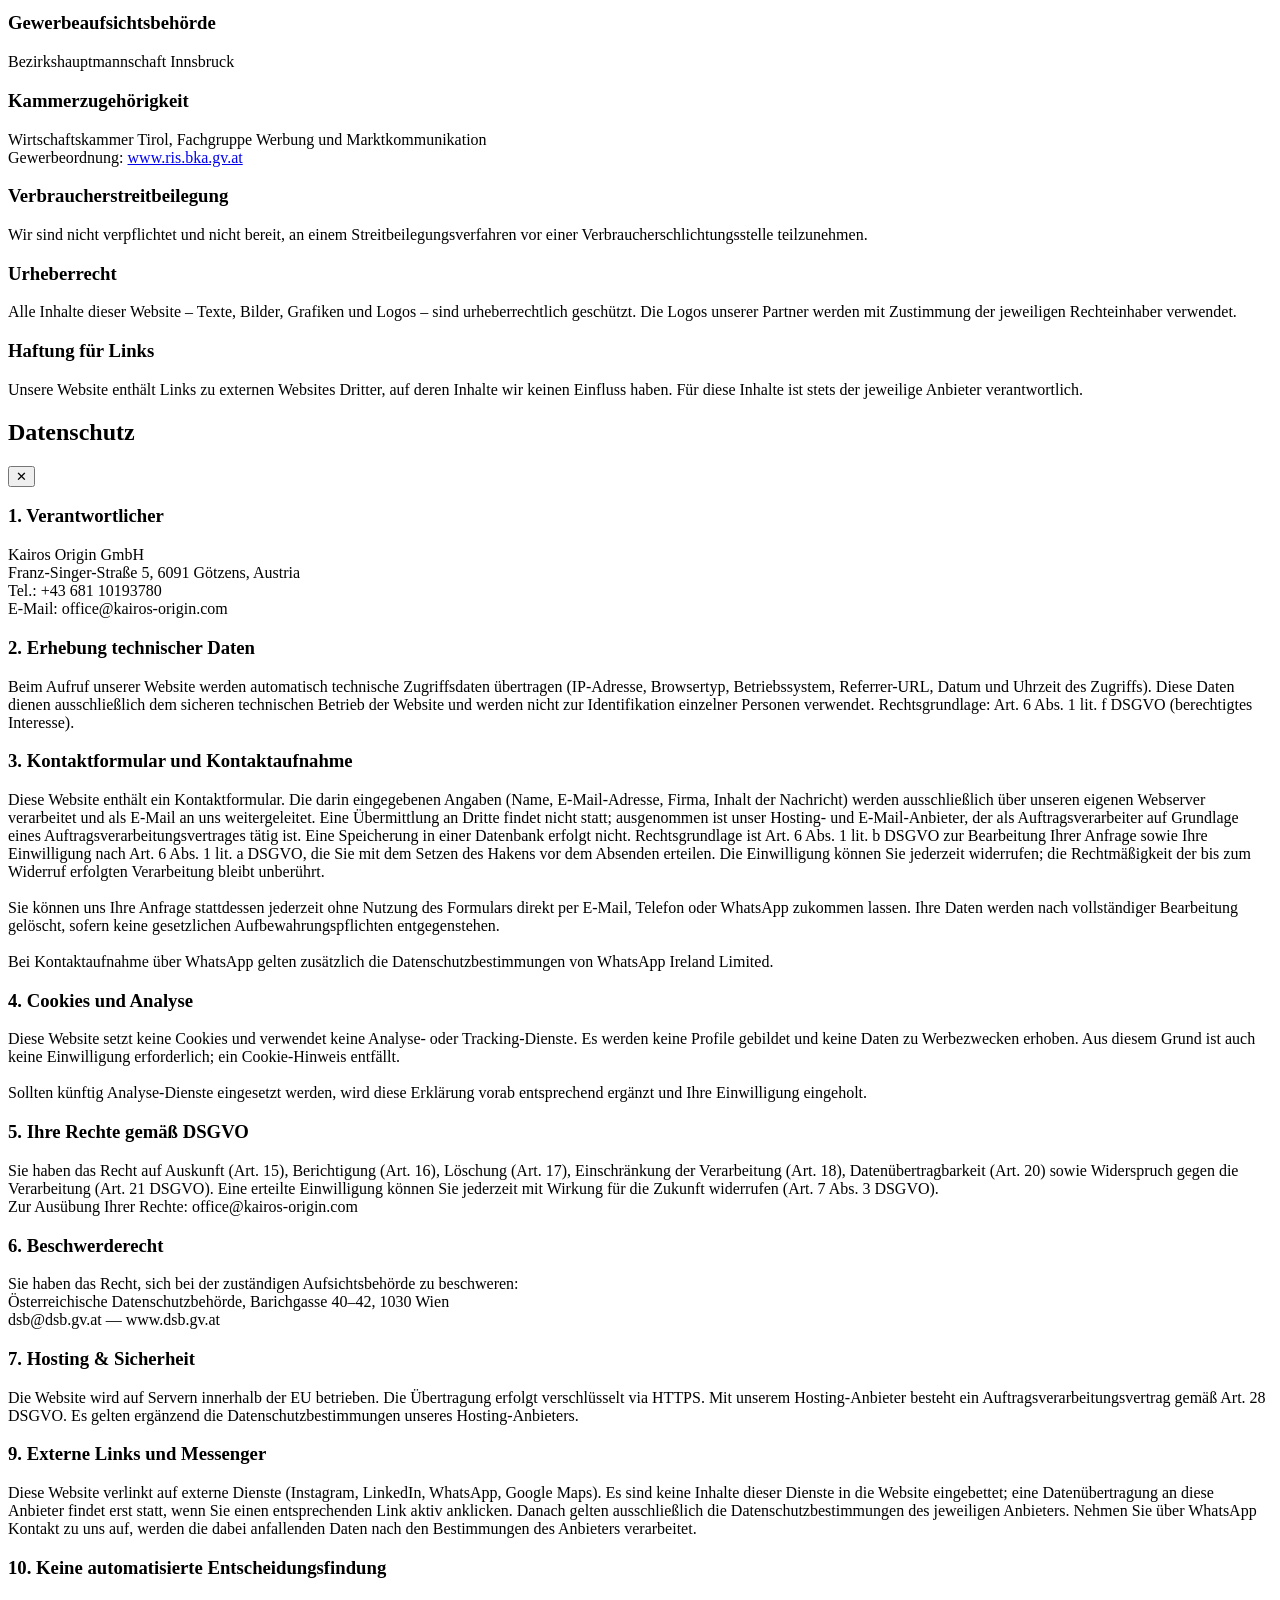
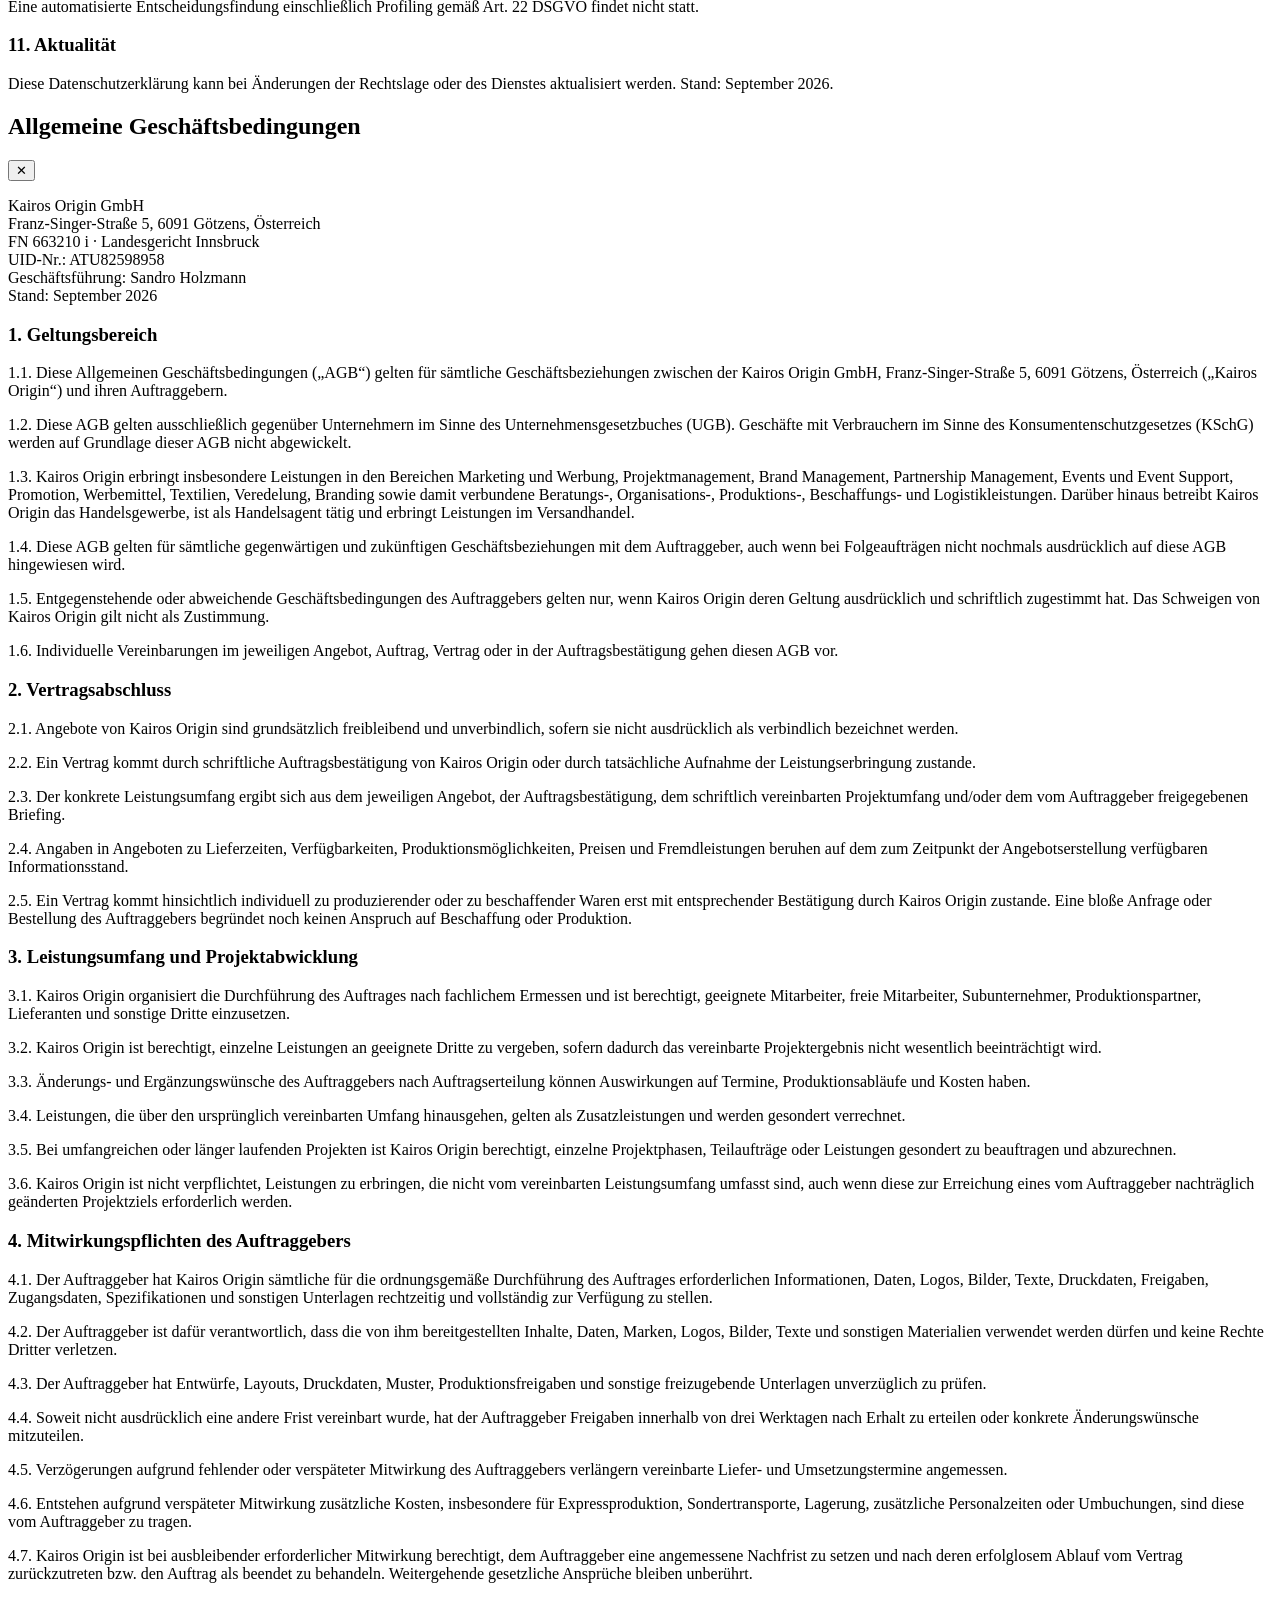
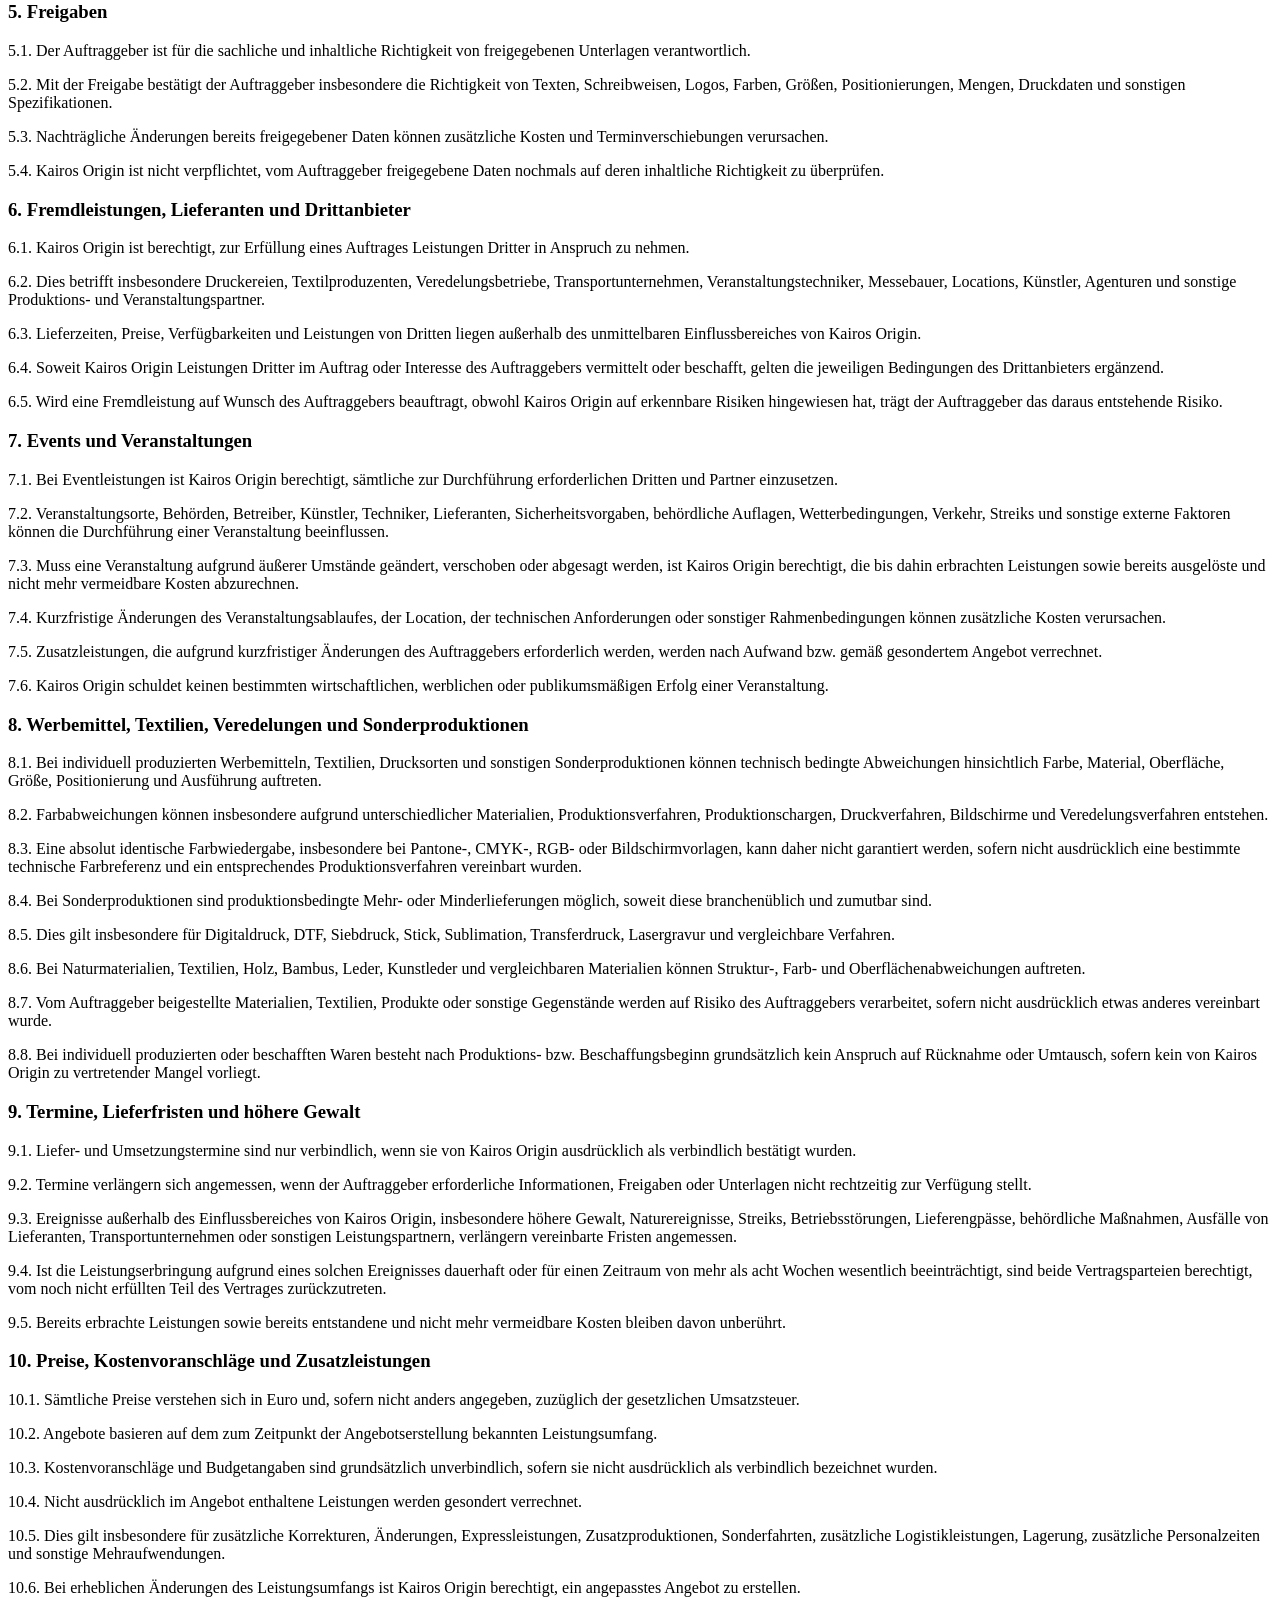
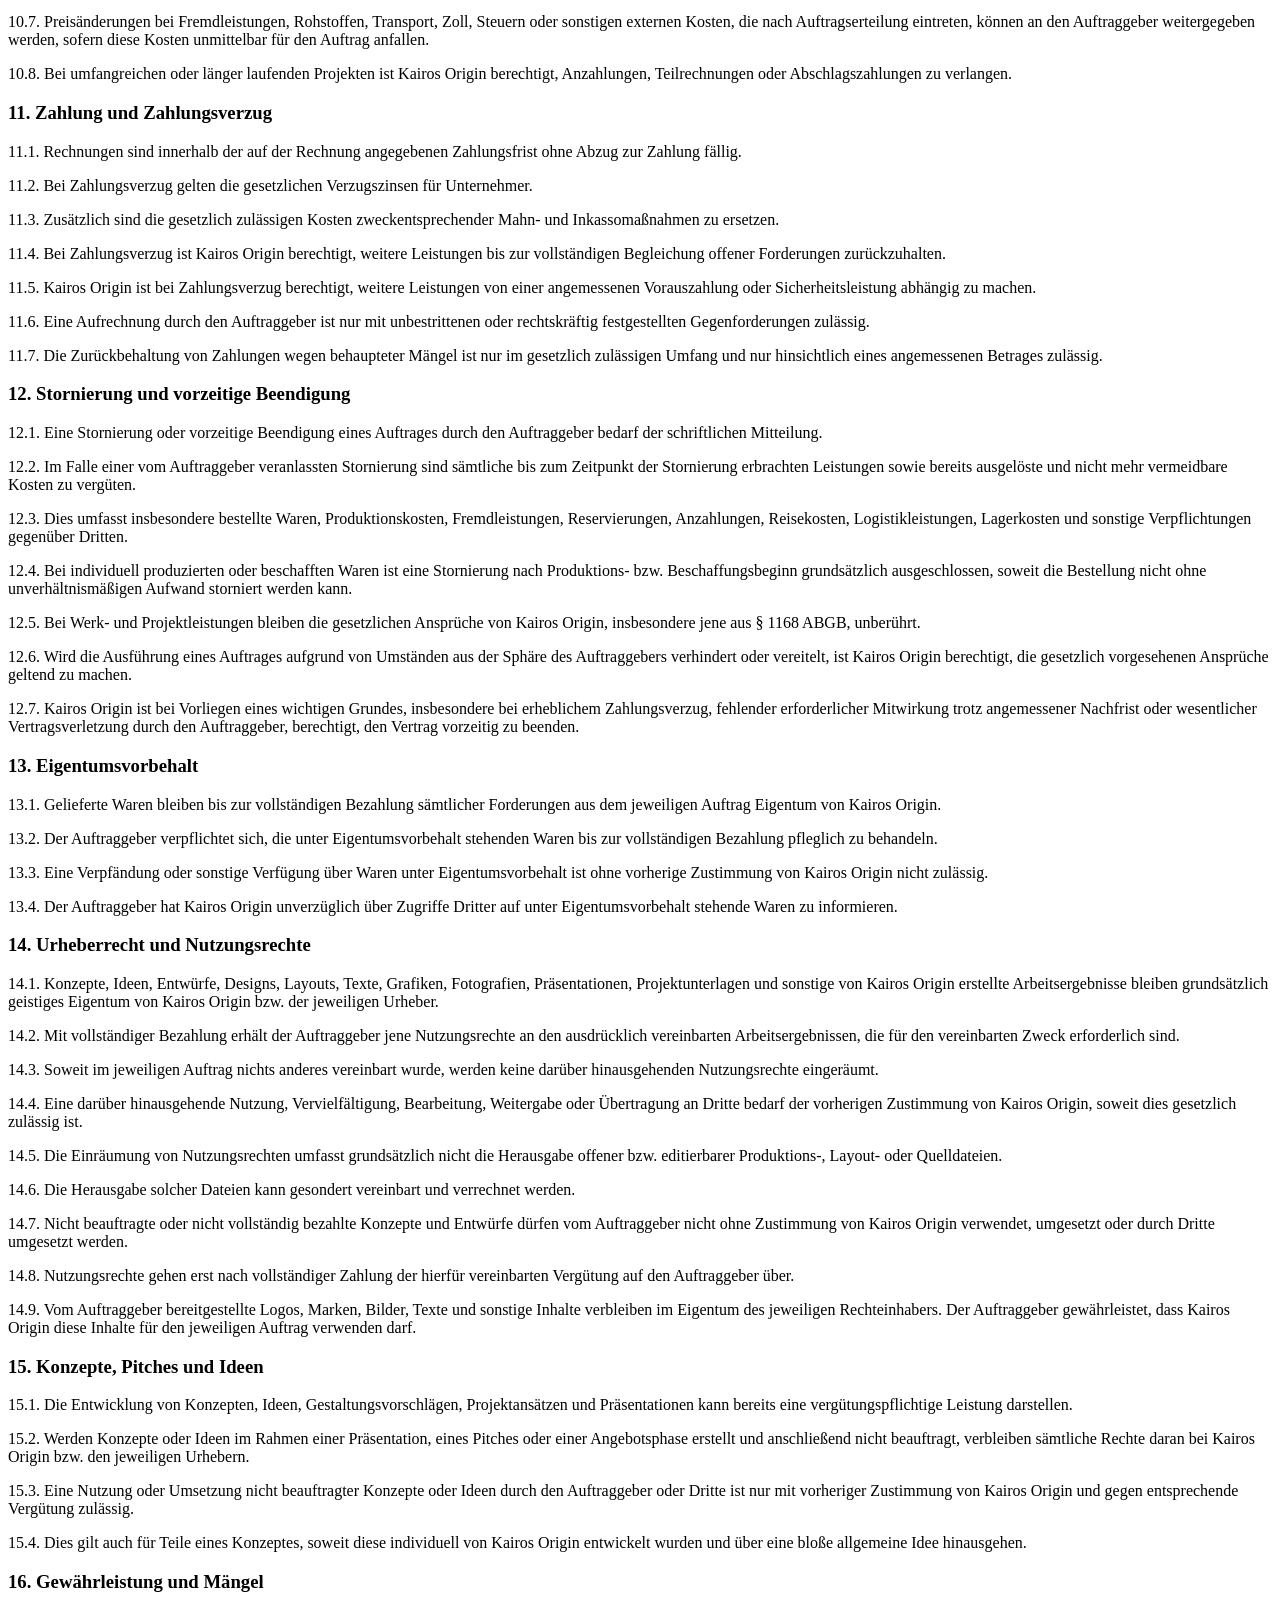
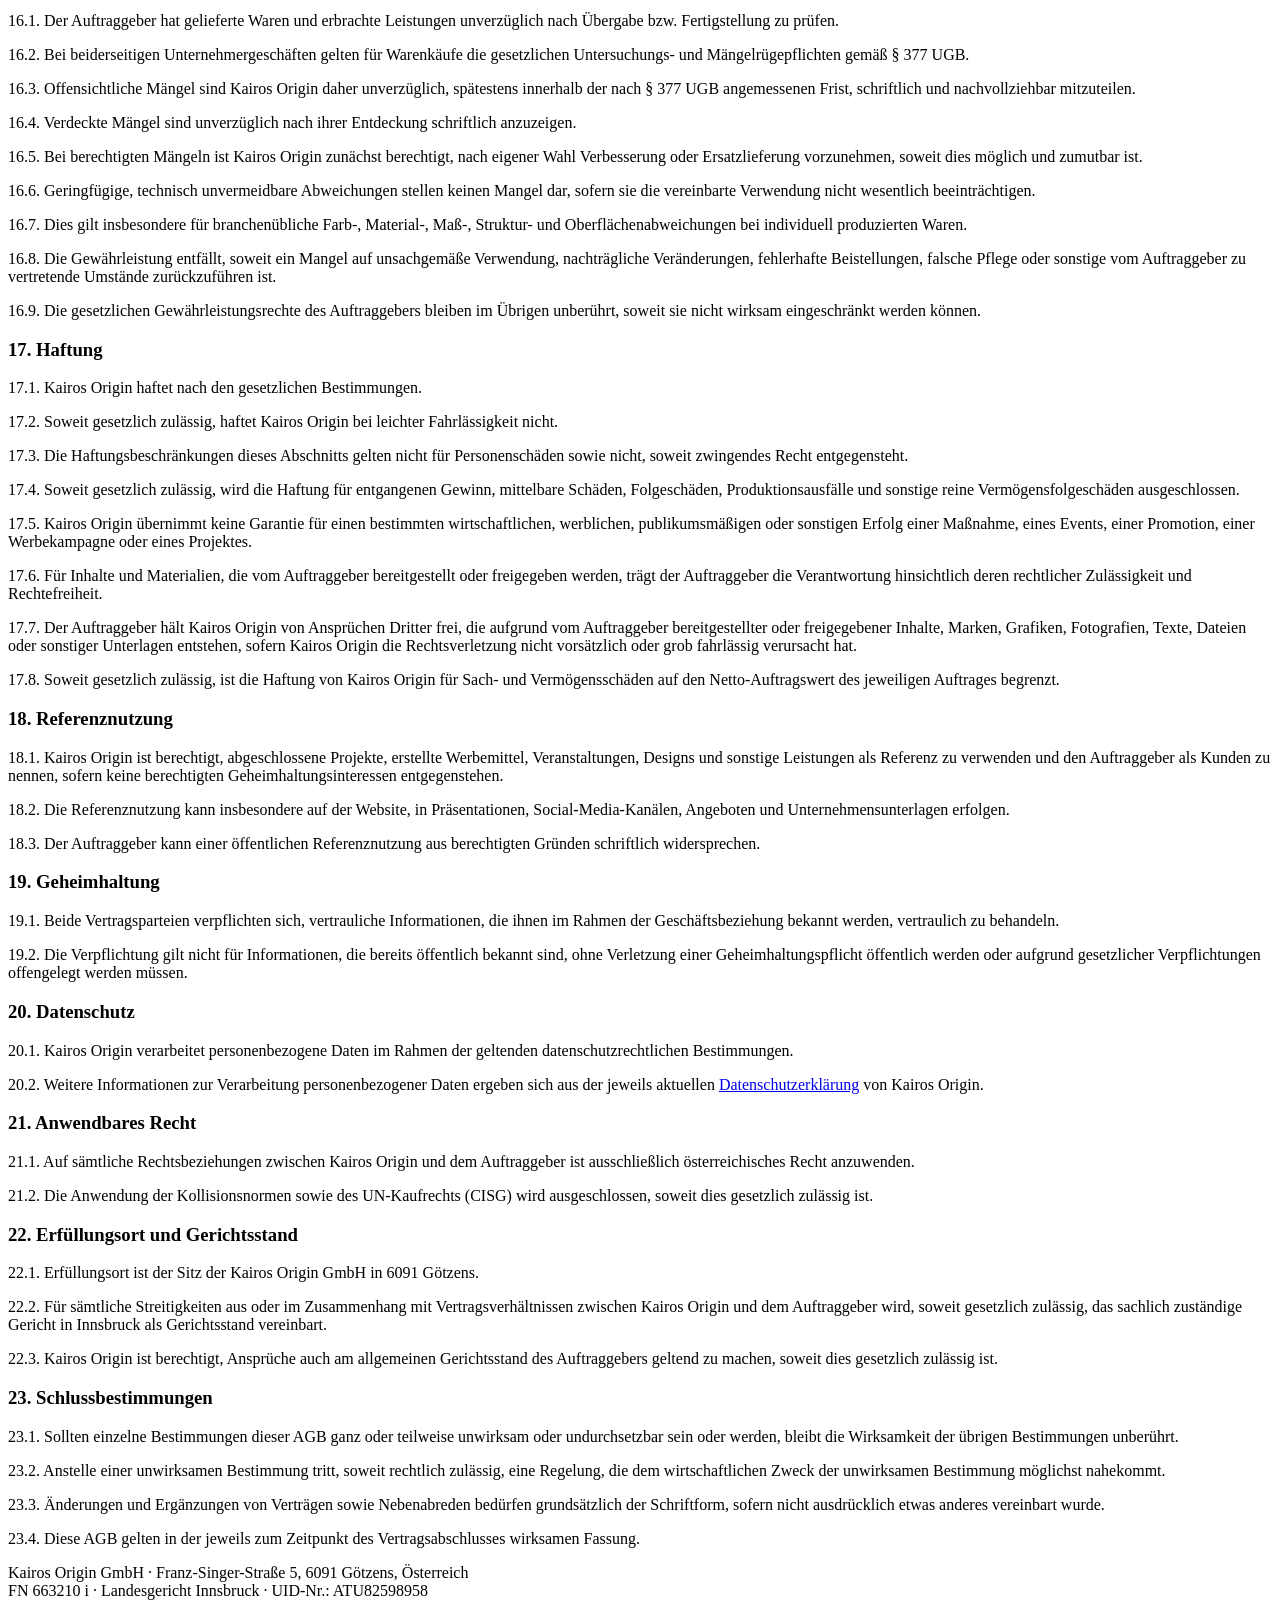
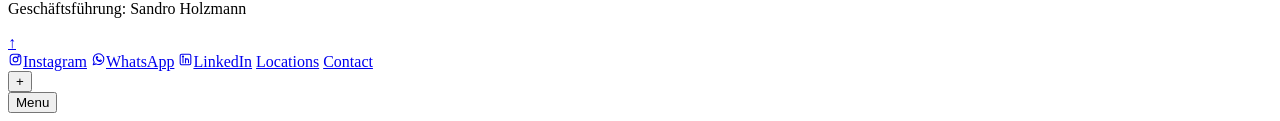
==== commit b248d0e7: "Add files via upload" ====
--- a/en/index.html
+++ b/en/index.html
@@ -35,7 +35,7 @@
      ueber die Datei .htaccess. Auf GitHub Pages greifen sie nicht; dort
      schuetzt, dass die Seite ausschliesslich eigene Dateien laedt. -->
 <meta name="referrer" content="strict-origin-when-cross-origin">
-<link rel="stylesheet" href="../css/style.css">
+<link rel="stylesheet" href="../css/style.css?v=20260923">
 
 <!-- Damit das grosse Kopfbild und das Logo sofort geladen werden (schnellere
      Anzeige = besseres Ranking). -->
@@ -268,15 +268,17 @@
     </div>
 
     <div class="arbeiten-buehne">
-      <button type="button" class="knopf-rund arbeiten-pfeil" data-seite="zurueck" aria-label="Previous page">←</button>
       <!-- Karten werden aus js/main.js eingesetzt -->
       <div class="arbeiten-raster"></div>
-      <button type="button" class="knopf-rund arbeiten-pfeil" data-seite="vor" aria-label="Next page">→</button>
     </div>
 
     <div class="arbeiten-blaettern">
       <div class="arbeiten-punkte" role="tablist" aria-label="Pages"></div>
       <span class="arbeiten-stand"></span>
+      <div class="arbeiten-nav">
+        <button type="button" class="arbeiten-pfeil" data-seite="zurueck" aria-label="Previous page"><span class="pfeil-glas"><svg viewBox="0 0 24 24" width="17" height="17" fill="none" stroke="currentColor" stroke-width="1.5" stroke-linecap="round" stroke-linejoin="round" aria-hidden="true"><path d="M14.5 5 8 12l6.5 7"></path></svg><svg viewBox="0 0 24 24" width="17" height="17" fill="none" stroke="currentColor" stroke-width="1.5" stroke-linecap="round" stroke-linejoin="round" aria-hidden="true"><path d="M14.5 5 8 12l6.5 7"></path></svg></span></button>
+        <button type="button" class="arbeiten-pfeil" data-seite="vor" aria-label="Next page"><span class="pfeil-glas"><svg viewBox="0 0 24 24" width="17" height="17" fill="none" stroke="currentColor" stroke-width="1.5" stroke-linecap="round" stroke-linejoin="round" aria-hidden="true"><path d="M9.5 5 16 12l-6.5 7"></path></svg><svg viewBox="0 0 24 24" width="17" height="17" fill="none" stroke="currentColor" stroke-width="1.5" stroke-linecap="round" stroke-linejoin="round" aria-hidden="true"><path d="M9.5 5 16 12l-6.5 7"></path></svg></span></button>
+      </div>
     </div>
   </section>
 
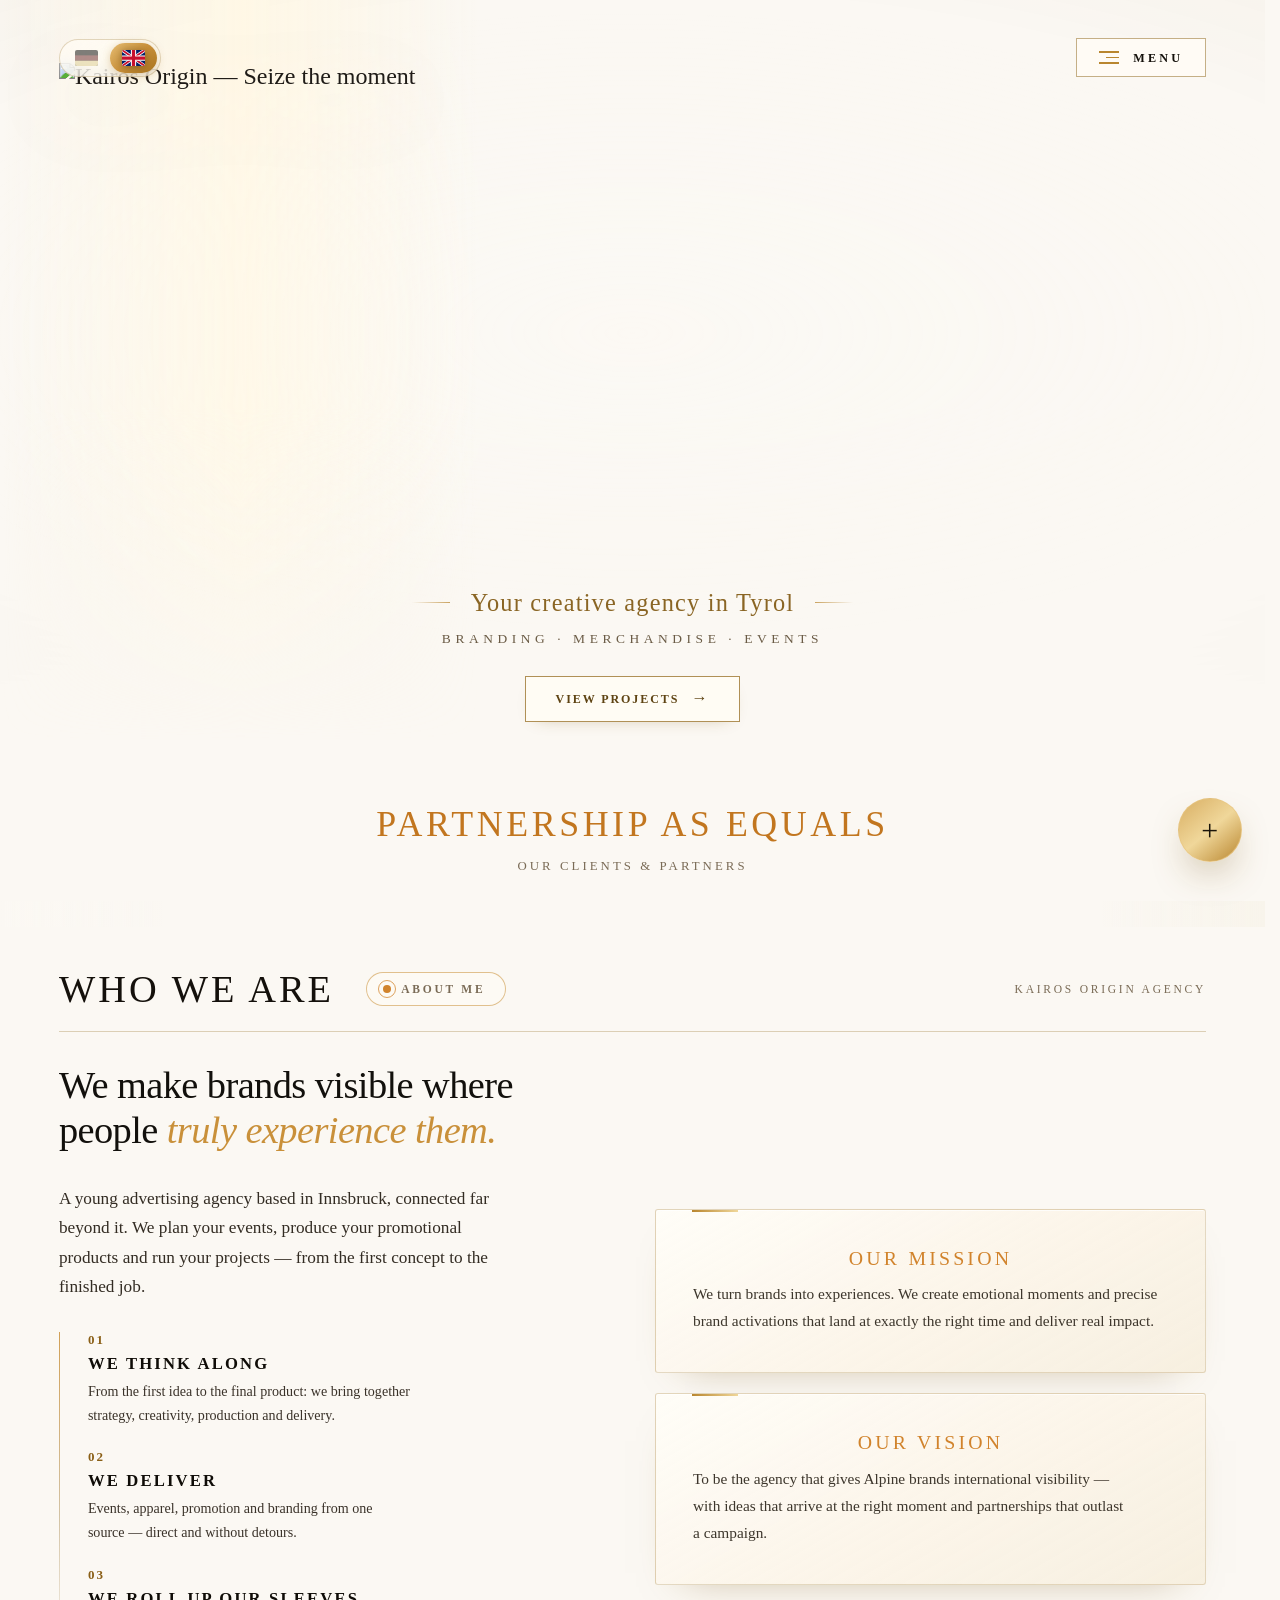
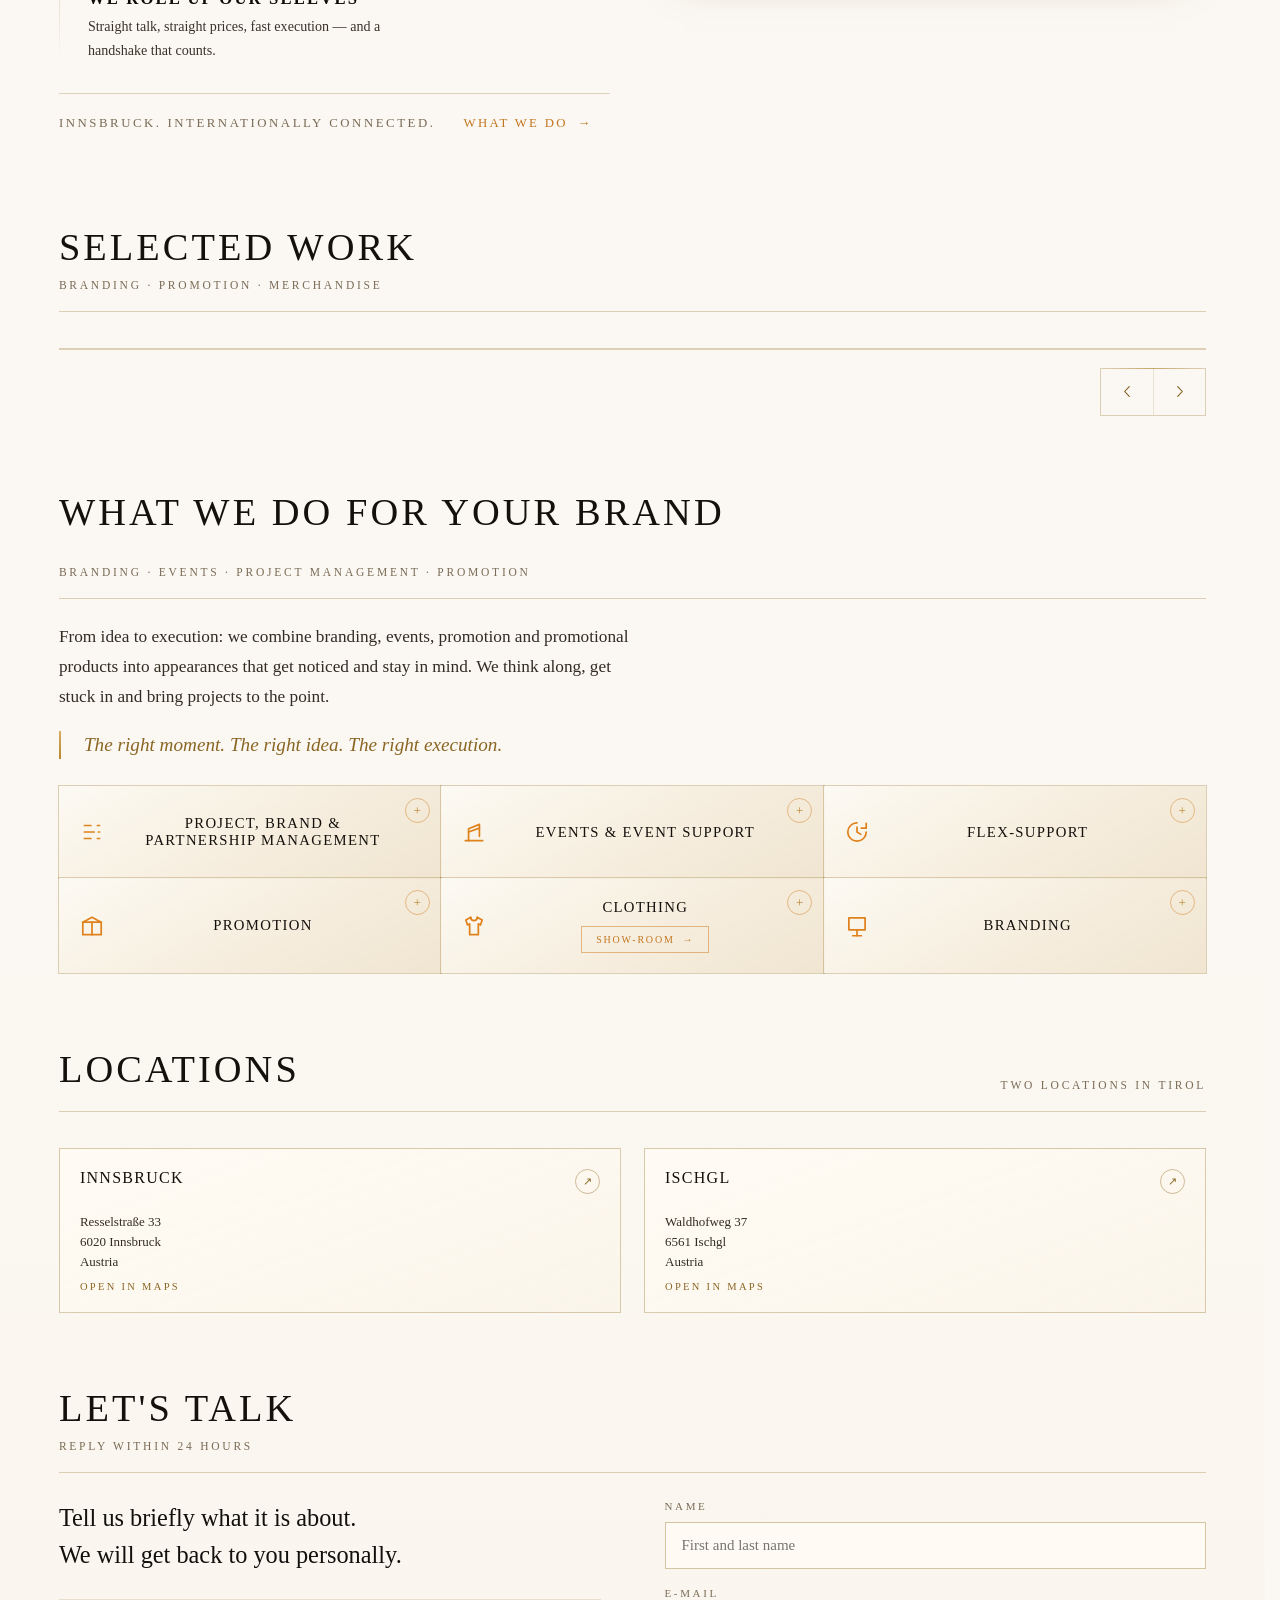
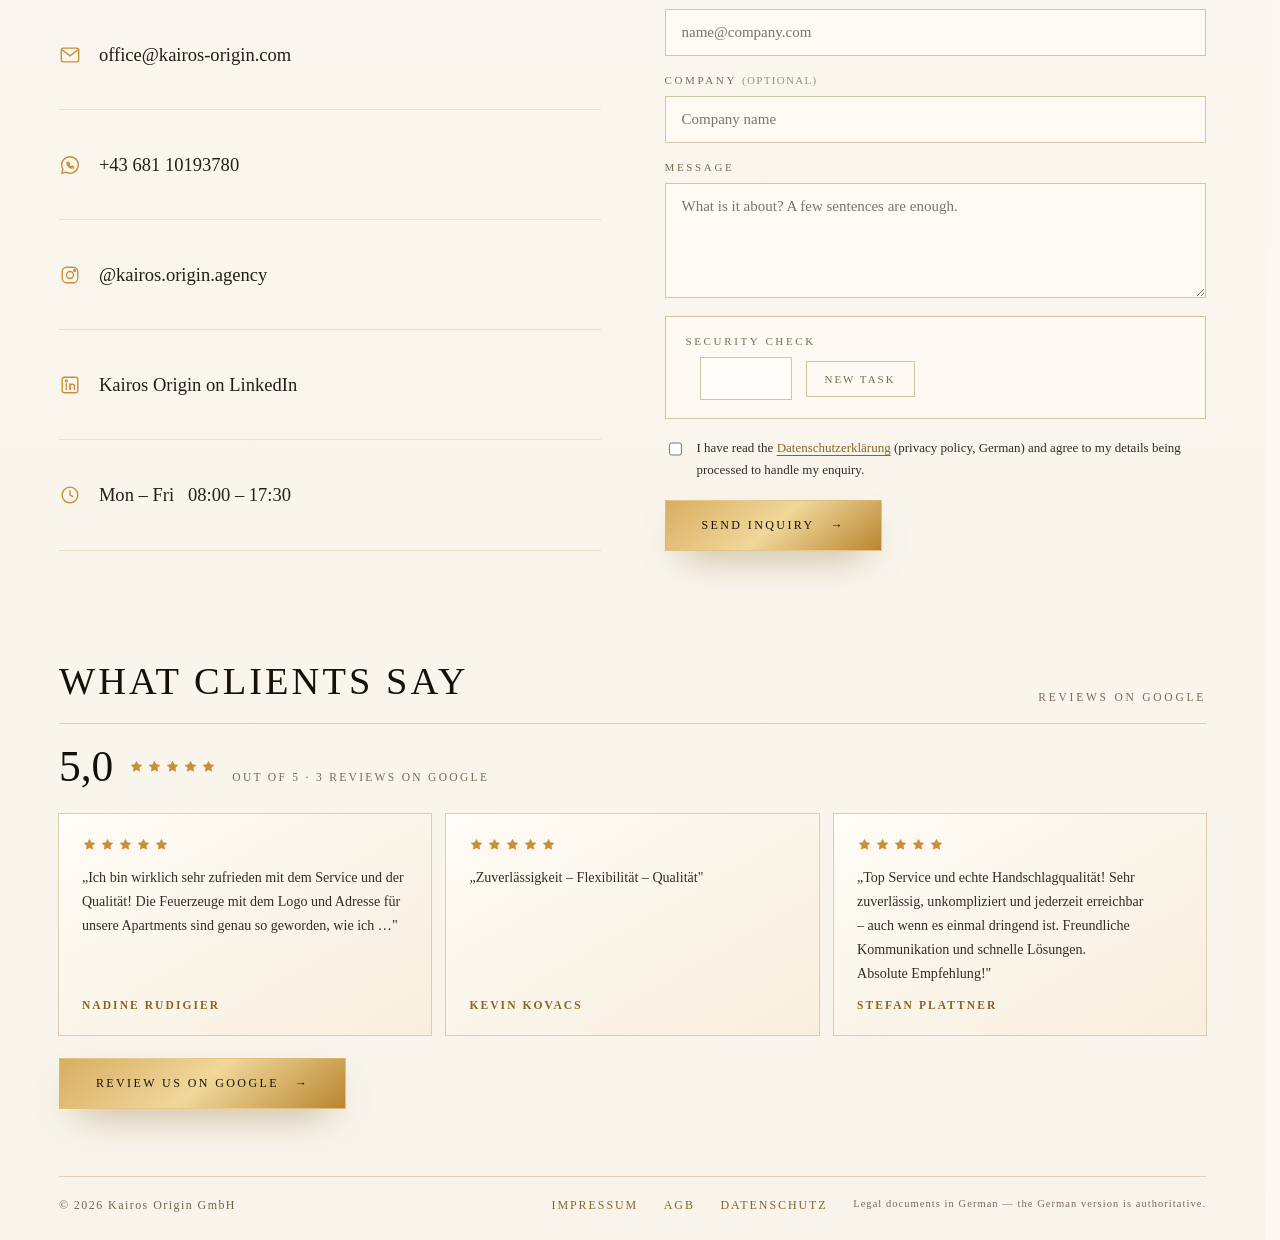
==== commit 21f4dff8: "Add files via upload" ====
--- a/en/index.html
+++ b/en/index.html
@@ -35,7 +35,7 @@
      ueber die Datei .htaccess. Auf GitHub Pages greifen sie nicht; dort
      schuetzt, dass die Seite ausschliesslich eigene Dateien laedt. -->
 <meta name="referrer" content="strict-origin-when-cross-origin">
-<link rel="stylesheet" href="../css/style.css?v=20260923">
+<link rel="stylesheet" href="../css/style.css?v=20260923e">
 
 <!-- Damit das grosse Kopfbild und das Logo sofort geladen werden (schnellere
      Anzeige = besseres Ranking). -->
@@ -186,7 +186,7 @@
           <p class="hero-rolle">Your creative agency in Tyrol</p>
           <p class="hero-claim">BRANDING · MERCHANDISE · EVENTS</p>
 
-          <a class="knopf-gold hero-cta" href="#work">Explore the moment <span aria-hidden="true">→</span></a>
+          <a class="knopf-gold hero-cta" href="#work">View projects <span aria-hidden="true">→</span></a>
 
         </div>
       </div>
@@ -524,7 +524,7 @@
           <span>I have read the <a href="#" data-oeffnen="datenschutz" lang="de">Datenschutzerklärung</a> (privacy policy, German) and agree to my details being processed to handle my enquiry.</span>
         </label>
 
-        <button type="submit" class="knopf-gold">Send message <span>→</span></button>
+        <button type="submit" class="knopf-gold">Send inquiry <span>→</span></button>
 
         <p class="formular-erfolg" id="formular-meldung" hidden></p>
       </form>
--- a/css/style.css
+++ b/css/style.css
@@ -0,0 +1,3697 @@
+/* ==========================================================================
+   Kairos Origin — Stylesheet
+   Aufbau:
+     1. Grundlagen & Farben
+     2. Animationen
+     3. Kopfbereich (Hero)
+     4. Partner-Laufband
+     5. Agentur
+     6. Leistungen
+     7. Arbeiten (Produktvitrine)
+     8. Standorte
+     9. Kontakt & Fußbereich
+    10. Overlays (Impressum, Datenschutz, Cookies, Grossansicht)
+    11. Schaltflaechen unten rechts
+    12. Dankeseite
+    12b. Tablet
+    13. Mobil
+   ========================================================================== */
+
+/* ---------- 1. Grundlagen & Farben --------------------------------------- */
+
+:root {
+  --tinte:        #1f1b17;  /* Fliesstext */
+  --tinte-dunkel: #14100b;  /* Ueberschriften */
+  --tinte-hell:   #332c23;
+  --grau:         #7a6b56;  /* Kleintext, Labels */
+  --gold:         #b9862f;
+  --gold-hell:    #d8ae62;
+  --gold-tief:    #8a6524;
+  --orange:       #d1832c;  /* Akzent / Hover */
+  --papier:       #fbf8f3;  /* Seitenhintergrund */
+  --linie:        rgba(150, 112, 42, 0.3);
+  --linie-fein:   rgba(150, 112, 42, 0.16);
+  --karte:        linear-gradient(150deg, rgba(255,253,248,.92) 0%, rgba(251,244,231,.82) 55%, rgba(246,236,218,.76) 100%);
+  --karte-hover:  linear-gradient(150deg, rgba(255,254,251,1) 0%, rgba(254,250,242,.97) 55%, rgba(252,245,232,.94) 100%);
+  --glanz:        inset 3px 0 0 rgba(209,131,44,.85), 0 0 28px rgba(201,152,58,.18);
+  --serif:        'Palatino Linotype', 'Book Antiqua', Palatino, 'URW Palladio L', Georgia, serif;
+
+  /* Layout-Groessen. --band deckelt die Inhaltsbreite: ab etwa 1500 px waechst
+     der Inhalt nicht weiter, er zentriert sich. --rand ist der Seitenabstand
+     und wird pro Breakpoint einmal gesetzt, nicht pro Bauteil. */
+  --band:      1360px;
+  --band-weit: 1600px;   /* Kopfbereich und Laufband duerfen breiter atmen */
+  --band-text: 68ch;     /* Lesebreite fuer Fliesstext */
+  --rand:      clamp(20px, 4.6vw, 72px);
+
+  /* Abstandsskala: alle Abstaende greifen auf diese Stufen zu */
+  --l1:  8px;
+  --l2:  14px;
+  --l3:  20px;
+  --l4:  clamp(20px, 2.4vw, 32px);
+  --l5:  clamp(28px, 3.4vw, 48px);
+  --l6:  clamp(36px, 4.4vw, 64px);
+  --l7:  clamp(44px, 5.6vh, 76px);
+
+  /* Kleinste angenehme Beruehrungsflaeche */
+  --griff: 44px;
+}
+
+* { box-sizing: border-box; }
+
+/* Nichts darf die Seite seitlich aufziehen */
+html, body { max-width: 100%; overflow-x: clip; }
+img, svg, video { max-width: 100%; }
+
+html {
+  scroll-behavior: smooth;
+  /* Platz fuer die Bildlaufleiste bleibt immer reserviert. Sonst springt die
+     Seite seitlich, sobald ein Fenster das Scrollen sperrt. */
+  scrollbar-gutter: stable;
+}
+
+body {
+  margin: 0;
+  background: var(--papier) url('../assets/hintergrund.webp') center top / cover fixed no-repeat;
+  font-family: var(--serif);
+  color: var(--tinte);
+}
+
+a { color: var(--tinte); text-decoration: none; }
+a:hover { color: #a9741f; }
+
+/* Sichtbarer Fokusrahmen fuer Tastaturbedienung. Mausklicks zeigen ihn nicht. */
+a:focus-visible,
+button:focus-visible,
+input:focus-visible,
+textarea:focus-visible,
+[tabindex]:focus-visible {
+  outline: 2px solid #c2761f;
+  outline-offset: 3px;
+}
+
+::selection {
+  background: rgba(216,174,98,.4);
+  color: var(--tinte-dunkel);
+}
+
+/* Sperrt das Scrollen, solange ein Fenster offen ist */
+body.fenster-offen { overflow: hidden; }
+
+img { display: block; }
+
+/* Sprunglink: erscheint nur, wenn man ihn mit dem Tabulator anfaehrt */
+.sprung-link {
+  position: absolute;
+  top: 0;
+  left: 50%;
+  z-index: 200;
+  transform: translate(-50%, -140%);
+  padding: 12px 22px;
+  border-radius: 0 0 4px 4px;
+  background: #1a150f;
+  color: #f4e7c8;
+  font-size: 11px;
+  letter-spacing: .2em;
+  text-transform: uppercase;
+  text-decoration: none;
+  transition: transform .25s ease;
+}
+
+.sprung-link:focus { transform: translate(-50%, 0); }
+
+/* Text nur fuer Suchmaschinen und Screenreader, optisch nicht vorhanden */
+.nur-vorlesen {
+  position: absolute;
+  width: 1px;
+  height: 1px;
+  padding: 0;
+  margin: -1px;
+  overflow: hidden;
+  clip: rect(0 0 0 0);
+  clip-path: inset(50%);
+  white-space: nowrap;
+  border: 0;
+}
+
+h1, h2, h3, h4 { margin: 0; font-weight: 500; }
+p { margin: 0; text-wrap: pretty; }
+
+/* Verlauf, der den Hintergrund nach unten hin ausblendet */
+.seiten-verlauf {
+  position: absolute;
+  inset: 0;
+  z-index: 0;
+  pointer-events: none;
+  background: linear-gradient(180deg, rgba(251,248,243,0) 0%, rgba(251,248,243,0) 48%,
+              rgba(250,246,238,.62) 68%, rgba(249,245,236,.86) 84%, rgba(248,244,235,.93) 100%);
+}
+
+.seite { position: relative; width: 100%; }
+
+section { position: relative; z-index: 1; }
+
+/* Wiederkehrender Abschnittskopf: Titel links, Beschriftung rechts */
+.abschnitt {
+  padding-block: var(--l7) clamp(18px, 2.6vh, 34px);
+  padding-inline: max(var(--rand), (100% - var(--band)) / 2);
+}
+
+.abschnitt-kopf {
+  display: flex;
+  align-items: flex-end;
+  justify-content: space-between;
+  gap: 32px;
+  flex-wrap: wrap;
+  padding-bottom: 20px;
+  border-bottom: 1px solid var(--linie);
+}
+
+.abschnitt-kopf h2 {
+  font-size: clamp(26px, 3vw, 44px);
+  letter-spacing: .08em;
+  text-transform: uppercase;
+  color: var(--tinte-dunkel);
+}
+
+.abschnitt-kopf span {
+  font-size: clamp(11px, .9vw, 13px);
+  letter-spacing: .24em;
+  text-transform: uppercase;
+  color: var(--grau);
+}
+
+/* Bei "Ausgewaehlte Arbeiten" und "Lass uns reden" steht die Unterzeile links unter der Ueberschrift */
+#agency .abschnitt-kopf { align-items: center; }
+#agency .abschnitt-kopf span { margin-left: auto; }
+
+#work .abschnitt-kopf,
+#contact .abschnitt-kopf {
+  flex-direction: column;
+  align-items: flex-start;
+  gap: 10px;
+}
+
+/* Goldene Schaltflaeche */
+.knopf-gold {
+  display: inline-flex;
+  align-items: center;
+  gap: 16px;
+  padding: 17px 36px;
+  border: 1px solid rgba(232,199,131,.7);
+  background: linear-gradient(140deg, #d8ae62 0%, #f0d79a 50%, #b9862f 100%);
+  color: #1a1409;
+  font-family: inherit;
+  font-size: 12px;
+  font-weight: 500;
+  letter-spacing: .2em;
+  text-transform: uppercase;
+  cursor: pointer;
+  box-shadow: 0 16px 38px -18px rgba(120,86,20,.8);
+  transition: box-shadow .35s ease, transform .3s ease;
+}
+
+.knopf-gold:hover {
+  color: #1a1409;
+  transform: translateY(-2px);
+  box-shadow: 0 20px 44px -16px rgba(120,86,20,1), 0 0 30px rgba(214,168,74,.5);
+}
+
+/* Runder Pfeilknopf */
+.knopf-rund {
+  display: flex;
+  align-items: center;
+  justify-content: center;
+  width: 48px;
+  height: 48px;
+  border-radius: 50%;
+  border: 1px solid rgba(150,112,42,.45);
+  background: rgba(255,252,245,.75);
+  color: #7d5716;
+  font-family: inherit;
+  font-size: 17px;
+  line-height: 1;
+  cursor: pointer;
+  transition: border-color .35s ease, color .35s ease, box-shadow .35s ease, background .35s ease;
+}
+
+.knopf-rund:hover {
+  color: #1a1409;
+  border-color: rgba(226,183,96,.95);
+  background: linear-gradient(140deg, #d8ae62 0%, #f0d79a 50%, #c1913f 100%);
+  box-shadow: 0 0 24px rgba(214,168,74,.5);
+}
+
+/* ---------- 2. Animationen ----------------------------------------------- */
+
+@keyframes glanz {
+  0%   { transform: translateX(-40%) skewX(-12deg); opacity: 0; }
+  14%  { opacity: .5; }
+  100% { transform: translateX(150%) skewX(-12deg); opacity: 0; }
+}
+
+@keyframes aufsteigen {
+  from { opacity: 0; transform: translateY(20px); }
+  to   { opacity: 1; transform: translateY(0); }
+}
+
+@keyframes pulsieren {
+  0%   { box-shadow: 0 18px 40px -18px rgba(120,86,20,.9), 0 0 0 0 rgba(214,168,74,.55); }
+  70%  { box-shadow: 0 18px 40px -18px rgba(120,86,20,.9), 0 0 0 18px rgba(214,168,74,0); }
+  100% { box-shadow: 0 18px 40px -18px rgba(120,86,20,.9), 0 0 0 0 rgba(214,168,74,0); }
+}
+
+@keyframes einblenden-unten {
+  from { opacity: 0; transform: translateY(26px) scale(.97); }
+  to   { opacity: 1; transform: translateY(0) scale(1); }
+}
+
+@keyframes laufband {
+  from { transform: translateX(0); }
+  to   { transform: translateX(-50%); }
+}
+
+@media (prefers-reduced-motion: reduce) {
+  *, *::before, *::after {
+    animation-duration: .001ms !important;
+    animation-iteration-count: 1 !important;
+    transition-duration: .001ms !important;
+  }
+  html { scroll-behavior: auto; }
+}
+
+/* ---------- 3. Kopfbereich (Hero) ---------------------------------------- */
+
+/* Der Kopfbereich fuellt den Bildschirm nur dann ganz, wenn das Logo ihn auch
+   ausfuellen kann — siehe die Regel mit min-aspect-ratio weiter unten. */
+.hero {
+  overflow: hidden;
+}
+
+.hero-vignette {
+  position: absolute;
+  inset: 0;
+  pointer-events: none;
+  opacity: .45;
+  /* Unten weich auslaufen lassen, damit an der Kante zum naechsten
+     Abschnitt kein Farbsprung entsteht */
+  -webkit-mask-image: linear-gradient(180deg, #000 55%, transparent 100%);
+          mask-image: linear-gradient(180deg, #000 55%, transparent 100%);
+  background: radial-gradient(115% 80% at 50% 45%, rgba(255,254,250,.5) 0%, rgba(255,250,240,0) 55%, rgba(120,88,40,.14) 100%);
+}
+
+.hero-glanz {
+  position: absolute;
+  top: 0;
+  left: 0;
+  width: 38%;
+  height: 100%;
+  pointer-events: none;
+  mix-blend-mode: screen;
+  -webkit-mask-image: linear-gradient(180deg, #000 55%, transparent 100%);
+          mask-image: linear-gradient(180deg, #000 55%, transparent 100%);
+  background: linear-gradient(90deg, rgba(255,255,255,0) 0%, rgba(255,247,227,.85) 50%, rgba(255,255,255,0) 100%);
+  animation: glanz 10s cubic-bezier(.4,0,.2,1) infinite;
+}
+
+/* Standard: der Kopfbereich ist so hoch wie sein Inhalt. Damit bleibt der
+   Abstand von Logo zu Navigation und zu den Schaltflaechen bei schmalen
+   Fenstern gleich — vorher blieb dort Leerraum stehen, weil das Logo mit
+   der Breite schrumpft, der Bereich aber die volle Bildschirmhoehe behielt. */
+.hero-inhalt {
+  position: relative;
+  display: flex;
+  flex-direction: column;
+  padding-block: clamp(14px, 3vw, 40px) clamp(6px, 1vh, 14px);
+  padding-inline: max(var(--rand), (100% - var(--band-weit)) / 2);
+}
+
+/* Ist das Fenster breiter als hoch, wird das Logo gross genug, um den
+   Bildschirm zu tragen — dann darf der Kopfbereich ihn ganz einnehmen. */
+@media (min-aspect-ratio: 7/8) {
+  .hero-inhalt {
+    height: auto;
+    min-height: min(82svh, 100svh);
+  }
+
+  .hero-mitte { flex: 1; padding-top: 0; }
+}
+
+/* Navigation: links die Wortmarke, rechts der Menueknopf. Die vier Punkte
+   liegen im Vollbildmenue (siehe weiter unten) — dadurch bleibt der
+   Kopfbereich frei fuer das Logo. */
+.hauptnav {
+  position: relative;
+  z-index: 2;
+  display: flex;
+  align-items: center;
+  justify-content: space-between;
+  gap: clamp(14px, 3vw, 40px);
+}
+
+/* Der Knopf: klare, geschlossene Box mit vollem Rahmen und ruhigem Grund. */
+.menue-knopf {
+  display: flex;
+  align-items: center;
+  gap: 14px;
+  padding: 12px 22px;
+  border: 1px solid rgba(150,112,42,.55);
+  background: rgba(255,252,245,.86);
+  backdrop-filter: blur(8px);
+  -webkit-backdrop-filter: blur(8px);
+  box-shadow: 0 12px 30px -24px rgba(120,86,20,.75);
+  color: var(--tinte-dunkel);
+  font-family: inherit;
+  font-size: clamp(11px, .95vw, 13px);
+  font-weight: 700;
+  letter-spacing: .26em;
+  text-transform: uppercase;
+  cursor: pointer;
+  transition: border-color .4s ease, box-shadow .4s ease, color .35s ease,
+              background-color .4s ease;
+}
+
+.menue-knopf:hover,
+.menue-knopf:focus-visible {
+  border-color: var(--gold);
+  background: rgba(255,253,248,.96);
+  box-shadow: 0 12px 30px -24px rgba(120,86,20,.75), 0 0 26px rgba(214,168,74,.28);
+  color: #8a6524;
+}
+
+.menue-wort { line-height: 1; }
+
+.menue-striche {
+  display: grid;
+  gap: 4px;
+  width: 20px;
+}
+
+.menue-striche span {
+  display: block;
+  height: 1.5px;
+  background: var(--gold);
+  transition: width .4s cubic-bezier(.2,.7,.2,1), background-color .35s ease;
+}
+
+.menue-striche span:nth-child(2) { width: 66%; margin-left: auto; }
+.menue-knopf:hover .menue-striche span:nth-child(2) { width: 100%; }
+
+/* ----- Das Vollbildmenue -------------------------------------------------
+   Aufbau wie ein Register: vier Zeilen ueber die volle Breite, jede von einer
+   Goldhaarlinie getragen. Beim Ueberfahren wandert die Zeile nach rechts und
+   die Linie zieht in Gold nach. Im Hintergrund steht das Logo als
+   Wasserzeichen. */
+.vollmenue {
+  position: fixed;
+  inset: 0;
+  z-index: 80;
+  display: flex;
+  flex-direction: column;
+  padding: clamp(20px, 4vh, 42px) clamp(20px, 6vw, 96px) clamp(20px, 4vh, 40px);
+  background:
+    radial-gradient(120% 80% at 50% 0%, rgba(240,215,154,.24) 0%, rgba(251,248,243,0) 62%),
+    rgba(251,248,243,.975);
+  backdrop-filter: blur(18px);
+  -webkit-backdrop-filter: blur(18px);
+  opacity: 0;
+  visibility: hidden;
+  transition: opacity .5s ease, visibility .5s ease;
+}
+
+.vollmenue[hidden] { display: none; }
+.vollmenue[data-offen="ja"] { opacity: 1; visibility: visible; }
+
+/* Logo als ruhiges Wasserzeichen */
+.vollmenue-schatten {
+  position: absolute;
+  top: 50%;
+  left: 50%;
+  width: min(760px, 78vw);
+  transform: translate(-50%, -50%) scale(1.04);
+  opacity: 0;
+  filter: saturate(.5);
+  pointer-events: none;
+  transition: opacity 1s ease .15s, transform 1.4s cubic-bezier(.2,.7,.2,1);
+}
+
+.vollmenue[data-offen="ja"] .vollmenue-schatten {
+  opacity: .07;
+  transform: translate(-50%, -50%) scale(1);
+}
+
+/* Kopfzeile im Menue */
+.vollmenue-kopf {
+  position: relative;
+  z-index: 2;
+  display: flex;
+  align-items: center;
+  justify-content: space-between;
+  gap: 20px;
+  padding-bottom: clamp(12px, 2vh, 20px);
+  border-bottom: 1px solid rgba(150,112,42,.22);
+}
+
+.vollmenue-marke {
+  font-size: clamp(10px, .9vw, 12px);
+  font-weight: 700;
+  letter-spacing: .36em;
+  text-transform: uppercase;
+  color: var(--gold-tief);
+}
+
+.vollmenue-zu {
+  display: flex;
+  align-items: center;
+  gap: 11px;
+  padding: 0;
+  border: none;
+  background: none;
+  color: var(--grau);
+  font-family: inherit;
+  font-size: 10px;
+  font-weight: 700;
+  letter-spacing: .26em;
+  text-transform: uppercase;
+  cursor: pointer;
+  transition: color .35s ease;
+}
+
+.vollmenue-zu:hover,
+.vollmenue-zu:focus-visible { color: var(--orange); }
+
+.vollmenue-zu-kreuz {
+  position: relative;
+  width: 16px;
+  height: 16px;
+}
+
+.vollmenue-zu-kreuz::before,
+.vollmenue-zu-kreuz::after {
+  content: '';
+  position: absolute;
+  top: 50%;
+  left: 0;
+  width: 100%;
+  height: 1.5px;
+  background: var(--gold);
+  transition: background-color .35s ease, transform .45s cubic-bezier(.2,.7,.2,1);
+}
+
+.vollmenue-zu-kreuz::before { transform: rotate(45deg); }
+.vollmenue-zu-kreuz::after  { transform: rotate(-45deg); }
+.vollmenue-zu:hover .vollmenue-zu-kreuz::before { transform: rotate(135deg); }
+.vollmenue-zu:hover .vollmenue-zu-kreuz::after  { transform: rotate(45deg); }
+.vollmenue-zu:hover .vollmenue-zu-kreuz::before,
+.vollmenue-zu:hover .vollmenue-zu-kreuz::after { background: var(--orange); }
+
+/* Das Register */
+.vollmenue-liste {
+  position: relative;
+  z-index: 2;
+  flex: 1 1 auto;
+  display: flex;
+  flex-direction: column;
+  justify-content: center;
+}
+
+/* Raster 1fr | Wort | 1fr: das Wort steht immer exakt in der Mitte,
+   der Pfeil sitzt in der rechten Spalte und verschiebt es nicht. */
+.vollmenue-liste a {
+  position: relative;
+  display: grid;
+  grid-template-columns: 1fr auto 1fr;
+  align-items: center;
+  padding: clamp(11px, 2.1vh, 26px) 0;
+  color: var(--tinte-dunkel);
+  text-decoration: none;
+  opacity: 0;
+  transform: translateY(18px);
+  transition: opacity .55s ease, transform .55s cubic-bezier(.2,.7,.2,1),
+              color .3s ease;
+}
+
+.vollmenue[data-offen="ja"] .vollmenue-liste a { opacity: 1; transform: none; }
+.vollmenue[data-offen="ja"] .vollmenue-liste a:nth-child(1) { transition-delay: .10s; }
+.vollmenue[data-offen="ja"] .vollmenue-liste a:nth-child(2) { transition-delay: .18s; }
+.vollmenue[data-offen="ja"] .vollmenue-liste a:nth-child(3) { transition-delay: .26s; }
+.vollmenue[data-offen="ja"] .vollmenue-liste a:nth-child(4) { transition-delay: .34s; }
+
+/* ruhende Haarlinie */
+.vollmenue-liste a::before {
+  content: '';
+  position: absolute;
+  left: 0;
+  right: 0;
+  bottom: 0;
+  height: 1px;
+  background: rgba(150,112,42,.2);
+}
+
+/* Goldlinie, die beim Ueberfahren aufzieht */
+.vollmenue-liste a::after {
+  content: '';
+  position: absolute;
+  left: 0;
+  bottom: 0;
+  width: 0;
+  height: 1.5px;
+  background: linear-gradient(90deg, #b9862f 0%, #f0d79a 55%, #ffeec2 100%);
+  box-shadow: 0 0 12px rgba(240,215,154,.9), 0 0 26px rgba(214,168,74,.55);
+  transition: width .55s cubic-bezier(.2,.7,.2,1);
+}
+
+.vollmenue-liste a:hover::after,
+.vollmenue-liste a:focus-visible::after { width: 100%; }
+
+.vollmenue-liste a span {
+  grid-column: 2;
+  font-size: clamp(30px, 5.4vw, 66px);
+  font-weight: 400;
+  letter-spacing: .06em;
+  line-height: 1;
+  text-transform: uppercase;
+  transition: transform .5s cubic-bezier(.2,.7,.2,1);
+}
+
+/* Pfeil rechts, erscheint erst beim Ueberfahren */
+.vollmenue-liste a em {
+  position: relative;
+  grid-column: 3;
+  justify-self: start;
+  margin-left: clamp(10px, 1.6vw, 22px);
+  width: clamp(20px, 2.6vw, 40px);
+  height: 1px;
+  background: var(--gold);
+  opacity: 0;
+  transform: translateX(-14px);
+  transition: opacity .4s ease, transform .5s cubic-bezier(.2,.7,.2,1);
+}
+
+.vollmenue-liste a em::after {
+  content: '';
+  position: absolute;
+  top: -3px;
+  right: 0;
+  width: 7px;
+  height: 7px;
+  border-top: 1px solid var(--gold);
+  border-right: 1px solid var(--gold);
+  transform: rotate(45deg);
+}
+
+.vollmenue-liste a:hover,
+.vollmenue-liste a:focus-visible { color: #8a6524; }
+.vollmenue-liste a:hover span { letter-spacing: .1em; }
+.vollmenue-liste a:hover em,
+.vollmenue-liste a:focus-visible em { opacity: 1; transform: none; }
+
+/* Fussblock */
+.vollmenue-fussblock {
+  position: relative;
+  z-index: 2;
+  display: grid;
+  grid-template-columns: 1fr auto 1fr;
+  align-items: center;
+  gap: 16px clamp(16px, 3vw, 40px);
+  padding-top: clamp(12px, 2vh, 20px);
+  border-top: 1px solid rgba(150,112,42,.22);
+  opacity: 0;
+  transition: opacity .6s ease .42s;
+}
+
+.vollmenue[data-offen="ja"] .vollmenue-fussblock { opacity: 1; }
+
+.vollmenue-mitte {
+  display: flex;
+  flex-direction: column;
+  align-items: center;
+  gap: 6px;
+  text-align: center;
+}
+
+/* Kontakt links, Netzwerke rechts */
+.vollmenue-kontakt,
+.vollmenue-social {
+  display: flex;
+  flex-direction: column;
+  gap: 6px;
+  font-size: clamp(9.5px, .85vw, 11px);
+  letter-spacing: .16em;
+  text-transform: uppercase;
+}
+
+/* Netzwerke in einer Zeile, mit feinen Goldpunkten getrennt */
+.vollmenue-social {
+  flex-direction: row;
+  flex-wrap: wrap;
+  align-items: center;
+  justify-content: flex-end;
+  gap: 8px 10px;
+  text-align: right;
+}
+
+/* Zeichen und Wort in einer geschlossenen Kapsel */
+.vollmenue-kontakt a,
+.vollmenue-social a {
+  display: inline-flex;
+  align-items: center;
+  gap: 8px;
+}
+
+.vollmenue-social a {
+  padding: 7px 13px;
+  border: 1px solid rgba(150,112,42,.3);
+  transition: border-color .35s ease, color .3s ease, box-shadow .35s ease;
+}
+
+.vollmenue-social a:hover {
+  border-color: var(--gold);
+  box-shadow: 0 0 20px rgba(214,168,74,.22);
+}
+
+.vollmenue-kontakt a svg,
+.vollmenue-social a svg { flex: 0 0 auto; opacity: .85; }
+
+.vollmenue-kontakt a,
+.vollmenue-social a {
+  color: var(--gold-tief);
+  text-decoration: none;
+  transition: color .3s ease;
+}
+
+.vollmenue-kontakt a:hover,
+.vollmenue-social a:hover { color: var(--orange); }
+
+.vollmenue-losung {
+  font-size: clamp(9.5px, .85vw, 11px);
+  font-weight: 700;
+  letter-spacing: .34em;
+  text-transform: uppercase;
+  color: var(--orange);
+}
+
+.vollmenue-fuss {
+  font-size: clamp(9.5px, .85vw, 11px);
+  letter-spacing: .26em;
+  text-transform: uppercase;
+  color: var(--grau);
+}
+
+@media (max-width: 560px) {
+  .vollmenue-liste a em { width: 18px; margin-left: 12px; }
+
+  /* Gestapelt: erst die Social-Knoepfe, dann E-Mail und Telefon, zuletzt der
+     Losungsblock. Der ganze Fussblock rueckt zugleich weiter nach unten. */
+  .vollmenue-fussblock {
+    grid-template-columns: 1fr;
+    justify-items: center;
+    gap: 14px;
+    margin-top: clamp(18px, 4vh, 40px);
+    padding-top: clamp(18px, 3vh, 26px);
+  }
+  .vollmenue-social { order: 1; justify-content: center; text-align: center; }
+  .vollmenue-kontakt { order: 2; align-items: center; text-align: center; }
+  .vollmenue-mitte { order: 3; }
+}
+
+.hero-mitte {
+  flex: 1 1 auto;
+  min-height: 0;
+  display: flex;
+  flex-direction: column;
+  align-items: center;
+  justify-content: center;
+  gap: clamp(16px, 2.4vh, 32px);
+  padding-top: clamp(18px, 3.5vh, 44px);
+  padding-bottom: clamp(4px, 1vh, 12px);
+}
+
+/* Die Zeile umschliesst das Logo genau, statt sich auf die Restflaeche zu
+   dehnen. Sonst entsteht bei schmalen Fenstern Leerraum zwischen Logo und
+   Claim, weil das Bild seine Breite behaelt, aber die Hoehe mitwaechst. */
+.hero-logo-zeile {
+  flex: 0 1 auto;
+  min-height: 0;
+  display: flex;
+  align-items: center;
+  justify-content: center;
+  gap: clamp(6px, 1.6vw, 34px);
+  width: 100%;
+  max-width: 1560px;
+  flex-wrap: nowrap;
+  animation: aufsteigen 1.2s .45s cubic-bezier(.2,.7,.2,1) both;
+  margin-top: clamp(-70px, -5vh, -16px);
+}
+
+/* Bei niedrigen Fenstern kein Hochschieben — sonst wandert das Logo
+   in die Navigationsstreifen. */
+@media (max-height: 760px) {
+  .hero-logo-zeile { margin-top: 0; }
+  .hero-mitte { padding-top: 6px; gap: 10px; }
+  .hero-unten { gap: 10px; }
+}
+
+@media (max-height: 600px) {
+  .hero-mitte { gap: 7px; }
+  .hero-unten { gap: 8px; }
+  .hero-claim { font-size: 10px; letter-spacing: .24em; }
+  .hero-rolle { font-size: 15px; gap: 10px; }
+  .hero-cta { padding: 13px 26px; font-size: 10.5px; margin-top: 2px; }
+}
+.hero-logo {
+  display: block;
+  width: 100%;
+  max-width: 1450px;
+  height: auto;
+  /* Deckel, damit das Logo bei flachen Fenstern nicht hinauslaeuft */
+  max-height: min(56vh, 720px);
+  margin: 0 auto;
+  flex: 0 1 auto;
+  min-width: 0;
+  min-height: 0;
+  object-fit: contain;
+  filter: drop-shadow(0 22px 44px rgba(150,90,30,.18));
+  animation: aufsteigen 1.2s cubic-bezier(.2,.7,.2,1) both;
+}
+
+/* Senkrechte Social-Links links und rechts vom Logo */
+
+.hero-unten {
+  flex: none;
+  display: flex;
+  flex-direction: column;
+  align-items: center;
+  gap: clamp(10px, 1.6vh, 18px);
+  animation: aufsteigen 1.2s .25s cubic-bezier(.2,.7,.2,1) both;
+}
+
+/* Klartext-Zeile: sagt sofort, welches Unternehmen das ist */
+.hero-rolle {
+  display: flex;
+  align-items: center;
+  white-space: nowrap;
+  gap: clamp(12px, 1.6vw, 22px);
+  margin: 0;
+  font-size: clamp(17px, 1.9vw, 27px);
+  font-weight: 400;
+  letter-spacing: .05em;
+  color: var(--gold-tief);
+  text-align: center;
+  text-wrap-style: pretty;
+  white-space: nowrap;
+}
+
+.hero-rolle::before,
+.hero-rolle::after {
+  content: "";
+  flex: 0 1 auto;
+  min-width: 10px;
+  width: clamp(18px, 3vw, 46px);
+  height: 1px;
+  background: linear-gradient(90deg, rgba(185,134,47,0), rgba(185,134,47,.75));
+}
+
+.hero-rolle::after { background: linear-gradient(90deg, rgba(185,134,47,.75), rgba(185,134,47,0)); }
+
+.hero-cta { margin-top: clamp(4px, 1vh, 12px); }
+
+.hero-claim {
+  font-size: clamp(12px, 1.05vw, 15px);
+  letter-spacing: .34em;
+  text-transform: uppercase;
+  color: #6a5b45;
+  text-align: center;
+}
+
+/* Instagram und WhatsApp direkt neben dem Hauptknopf — auf jedem Geraet sichtbar */
+
+/* ---------- 4. Partner-Laufband ------------------------------------------ */
+
+.partner {
+  padding: clamp(40px, 7vh, 88px) 0 clamp(16px, 2.5vh, 30px);
+  margin-top: 0;
+}
+
+.partner-kopf {
+  display: flex;
+  flex-direction: column;
+  align-items: center;
+  gap: var(--l2);
+  padding-inline: max(var(--rand), (100% - var(--band)) / 2);
+  text-align: center;
+}
+
+.partner-kopf h2 {
+  font-size: clamp(24px, 2.8vw, 40px);
+  letter-spacing: .1em;
+  text-transform: uppercase;
+  color: #c2761f;
+}
+
+.partner-kopf p {
+  font-size: clamp(12px, 1vw, 14px);
+  letter-spacing: .24em;
+  text-transform: uppercase;
+  color: var(--grau);
+}
+
+.laufband-rahmen {
+  position: relative;
+  margin-top: clamp(20px, 3vh, 34px);
+  padding: clamp(10px, 1.4vh, 18px) 0;
+  overflow: hidden;
+}
+
+.laufband-rahmen::after {
+  content: '';
+  position: absolute;
+  inset: 0;
+  z-index: 2;
+  pointer-events: none;
+  background: linear-gradient(90deg, var(--papier) 0%, rgba(251,248,243,0) 13%, rgba(251,248,243,0) 87%, #f8f4eb 100%);
+}
+
+.laufband {
+  display: flex;
+  align-items: center;
+  width: max-content;
+  animation: laufband 68s linear infinite;
+}
+
+.laufband:hover { animation-play-state: paused; }
+
+/* Jedes Logo wird als Maske eingefaerbt, damit alle einheitlich wirken */
+.partner-logo {
+  display: block;
+  flex: none;
+  width: clamp(104px, 10vw, 140px);
+  height: clamp(30px, 3.2vw, 42px);
+  margin: 0 clamp(13px, 1.4vw, 23px);
+  background: #1c1710;
+  opacity: .92;
+  mask-repeat: no-repeat;
+  mask-position: center;
+  mask-size: contain;
+  -webkit-mask-repeat: no-repeat;
+  -webkit-mask-position: center;
+  -webkit-mask-size: contain;
+  transition: background .35s ease, opacity .35s ease, filter .35s ease;
+}
+
+/* Verlinkte Logos sind anklickbar */
+a.partner-logo { cursor: pointer; }
+
+.partner-logo:hover {
+  background: #e08a2a;
+  opacity: 1;
+  filter: drop-shadow(0 0 12px rgba(224,138,42,.85)) drop-shadow(0 0 28px rgba(209,131,44,.55));
+}
+
+/* Das Laufband haelt auch, wenn ein Logo per Tastatur angesteuert wird */
+.laufband:focus-within { animation-play-state: paused; }
+
+a.partner-logo:focus-visible {
+  background: #e08a2a;
+  opacity: 1;
+  outline-offset: 6px;
+}
+
+/* ---------- 5. Agentur --------------------------------------------------- */
+
+.agentur {
+  padding-block: clamp(12px, 2vh, 28px) var(--l5);
+  padding-inline: max(var(--rand), (100% - var(--band)) / 2);
+}
+
+.agentur-raster {
+  display: grid;
+  grid-template-columns: repeat(auto-fit, minmax(min(100%, 340px), 1fr));
+  gap: clamp(28px, 3.5vw, 56px);
+  align-items: stretch;
+  margin-top: clamp(24px, 3.4vh, 40px);
+}
+
+.agentur-text {
+  display: flex;
+  flex-direction: column;
+  gap: clamp(26px, 3.4vh, 40px);
+}
+
+.agentur-schlagzeile {
+  font-size: clamp(27px, 3vw, 46px);
+  font-weight: 500;
+  line-height: 1.18;
+  letter-spacing: -.015em;
+  color: #12100c;
+  text-wrap: balance;
+}
+
+.agentur-schlagzeile em { font-style: italic; color: #c9903a; }
+
+.agentur-vorspann {
+  max-width: 52ch;
+  font-size: clamp(16px, 1.35vw, 20px);
+  line-height: 1.7;
+  color: var(--tinte-hell);
+}
+
+.agentur-punkte {
+  display: flex;
+  flex-direction: column;
+  gap: clamp(18px, 2.4vh, 26px);
+  padding-left: clamp(18px, 2.2vw, 28px);
+  border-left: 1px solid transparent;
+  border-image: linear-gradient(180deg, rgba(201,144,58,.85) 0%, rgba(150,112,42,.4) 55%, rgba(150,112,42,0) 100%) 1;
+}
+
+.agentur-punkt {
+  display: grid;
+  grid-template-columns: minmax(0, 1fr);
+  gap: 6px;
+  align-items: start;
+}
+
+.agentur-punkt .ziffer {
+  font-size: 13px;
+  font-weight: 700;
+  letter-spacing: .16em;
+  color: #8a5f16;
+  font-variant-numeric: tabular-nums;
+}
+
+.agentur-punkt h4 {
+  font-size: clamp(15px, 1.3vw, 18px);
+  font-weight: 700;
+  letter-spacing: .13em;
+  text-transform: uppercase;
+  color: #0f0c07;
+}
+
+.agentur-punkt p {
+  grid-column: 1;
+  max-width: 46ch;
+  font-size: clamp(14px, 1.1vw, 16px);
+  line-height: 1.7;
+  color: #3a3229;
+}
+
+.agentur-fuss {
+  display: flex;
+  flex-wrap: wrap;
+  align-items: center;
+  gap: 14px 28px;
+  padding-top: clamp(18px, 2.4vh, 26px);
+  border-top: 1px solid rgba(150,112,42,.28);
+  font-size: clamp(12px, 1vw, 14px);
+  font-weight: 500;
+  letter-spacing: .2em;
+  text-transform: uppercase;
+  color: var(--grau);
+}
+
+.agentur-fuss a {
+  display: inline-flex;
+  align-items: center;
+  gap: 10px;
+  color: #c2761f;
+  letter-spacing: .18em;
+  transition: color .3s ease, text-shadow .3s ease;
+}
+
+.agentur-fuss a:hover { color: #a9741f; text-shadow: 0 0 16px rgba(214,168,74,.6); }
+
+.agentur-karten {
+  display: grid;
+  grid-auto-rows: min-content;
+  align-content: center;
+  gap: clamp(14px, 1.6vw, 20px);
+}
+
+.agentur-karte {
+  position: relative;
+  overflow: hidden;
+  display: flex;
+  flex-direction: column;
+  justify-content: center;
+  gap: clamp(9px, .9vw, 16px);
+  padding: clamp(18px, 2.9vw, 44px);
+  border: 1px solid rgba(150,112,42,.26);
+  border-radius: 3px;
+  background: var(--karte);
+  box-shadow: 0 18px 40px -30px rgba(120,86,20,.5), inset 0 1px 0 rgba(255,255,255,.7);
+  transition: border-color .4s ease, box-shadow .4s ease;
+}
+
+.agentur-karte::before {
+  content: '';
+  position: absolute;
+  left: clamp(26px, 2.9vw, 36px);
+  top: 0;
+  width: 46px;
+  height: 2px;
+  background: linear-gradient(90deg, #b9862f 0%, #f0d79a 100%);
+}
+
+.agentur-karte:hover {
+  border-color: rgba(226,183,96,.6);
+  box-shadow: var(--glanz), inset 0 1px 0 rgba(255,255,255,.8);
+}
+
+.agentur-karte h3 {
+  font-size: clamp(15px, 1.55vw, 26px);
+  letter-spacing: .16em;
+  text-transform: uppercase;
+  color: var(--orange);
+  text-align: center;
+}
+
+.agentur-karte p {
+  font-size: clamp(13.5px, 1.2vw, 20px);
+  line-height: 1.75;
+  color: #3d362c;
+  text-wrap: pretty;
+}
+
+/* ---------- 6. Leistungen ------------------------------------------------ */
+
+.leistungen-vorspann {
+  margin-top: clamp(18px, 2.6vh, 30px);
+  max-width: 74ch;
+  font-size: clamp(16px, 1.35vw, 20px);
+  line-height: 1.75;
+  color: var(--tinte-hell);
+}
+
+.leistungen-claim {
+  margin-top: clamp(14px, 2vh, 22px);
+  padding-left: clamp(16px, 1.8vw, 24px);
+  border-left: 2px solid transparent;
+  border-image: linear-gradient(180deg, #d8ae62 0%, #b9862f 100%) 1;
+  font-size: clamp(17px, 1.5vw, 23px);
+  font-style: italic;
+  line-height: 1.5;
+  color: #8a6524;
+}
+
+/* Die Trennlinien entstehen als Umriss jeder Kachel, nicht als Luecke im
+   Raster. Umrisse ueberlappen sich zu einer durchgehenden Haarlinie und
+   koennen beim Runden der Spaltenbreiten nicht verschwinden. */
+.leistungen-raster {
+  display: grid;
+  grid-template-columns: repeat(auto-fit, minmax(min(100%, 30%), 1fr));
+  gap: 0;
+  margin-top: clamp(20px, 3vh, 34px);
+  background: var(--linie);
+}
+
+/* Symbol und Titel zentriert, das Plus als dezenter Hinweis in der Ecke. */
+.leistung {
+  position: relative;
+  display: flex;
+  flex-direction: row;
+  align-items: center;
+  justify-content: center;
+  gap: clamp(11px, 1vw, 16px);
+  padding: clamp(16px, 1.6vw, 22px) clamp(30px, 2.6vw, 38px);
+  padding-left: clamp(56px, 4.6vw, 68px);
+  min-height: 92px;
+  background: var(--karte);
+  outline: 1px solid var(--linie);
+  cursor: pointer;
+  transition: background .5s cubic-bezier(.2,.7,.2,1), box-shadow .5s ease, transform .5s cubic-bezier(.2,.7,.2,1);
+}
+
+.leistung-kopf { display: contents; }
+
+.leistung:hover,
+.leistung.offen {
+  background: var(--karte-hover);
+  transform: translateY(-3px);
+  box-shadow: inset 0 0 0 1px rgba(226,183,96,.5), inset 3px 0 0 rgba(209,131,44,.95),
+              0 0 34px rgba(201,152,58,.2), 0 18px 34px -26px rgba(120,86,20,.5);
+}
+
+/* Alte Kopfzeile wird nicht mehr als eigene Zeile gebraucht */
+.leistung-icon { order: 1; }
+.leistung-titel { order: 2; }
+
+/* Das Plus sitzt in der Ecke, damit die Mitte frei bleibt */
+.leistung-plus {
+  order: 3;
+  position: absolute;
+  top: clamp(10px, .9vw, 14px);
+  right: clamp(10px, .9vw, 14px);
+}
+
+/* Symbole aller Boxen stehen an derselben Stelle links, mittig zur Boxhoehe */
+.leistung-icon {
+  flex: none;
+  position: absolute;
+  left: clamp(16px, 1.5vw, 22px);
+  top: 50%;
+  transform: translateY(-50%);
+  display: flex;
+  align-items: center;
+  justify-content: center;
+  width: 28px;
+  height: 28px;
+}
+
+.leistung-icon svg { width: 26px; height: 26px; }
+
+.leistung-plus {
+  flex: none;
+  display: flex;
+  align-items: center;
+  justify-content: center;
+  width: 25px;
+  height: 25px;
+  border-radius: 50%;
+  border: 1px solid rgba(209,131,44,.5);
+  color: var(--gold);
+  font-size: 13px;
+  line-height: 1;
+  transition: transform .5s cubic-bezier(.2,.7,.2,1), background .4s ease, color .4s ease;
+}
+
+.leistung.offen .leistung-plus {
+  transform: rotate(135deg);
+  background: linear-gradient(140deg, #d1832c 0%, #eeb469 52%, #b9701c 100%);
+  color: #1a1409;
+}
+
+.leistung-titel {
+  display: flex;
+  flex-direction: column;
+  align-items: center;
+  gap: 10px;
+  text-align: center;
+}
+
+.leistung-titel h3 {
+  font-size: clamp(14px, 1.15vw, 17px);
+  letter-spacing: .09em;
+  text-transform: uppercase;
+  color: var(--tinte-dunkel);
+  text-wrap: balance;
+}
+
+.leistung-link {
+  display: inline-flex;
+  align-items: center;
+  gap: 8px;
+  padding: 7px 14px;
+  border: 1px solid rgba(209,131,44,.55);
+  color: #c2761f;
+  font-size: 10px;
+  font-weight: 500;
+  letter-spacing: .18em;
+  text-transform: uppercase;
+  transition: background .35s ease, color .35s ease, box-shadow .35s ease, border-color .35s ease;
+}
+
+.leistung-link:hover {
+  color: #1a1409;
+  border-color: rgba(232,168,90,1);
+  background: linear-gradient(140deg, #e08a2a 0%, #f0b96a 55%, #c1751f 100%);
+  box-shadow: 0 0 26px rgba(224,138,42,.55);
+}
+
+/* Der Beschreibungstext lebt in der Kachel, wird aber im Fenster gezeigt */
+.leistung-text { display: none; }
+
+/* Beide Klassen adressieren, sonst gewinnt die spaeter notierte .overlay-tafel */
+.overlay-tafel.leistung-tafel { width: min(560px, 100%); }
+.leistung-tafel .overlay-kopf { position: relative; }
+.leistung-tafel .overlay-kopf h2 { text-align: center; width: 100%; padding: 0 40px; }
+.leistung-tafel .overlay-kopf .overlay-schliessen { position: absolute; top: 0; right: 0; }
+
+.leistung-fenster-text {
+  margin-top: 24px;
+  font-size: clamp(15px, 1.2vw, 17px);
+  line-height: 1.8;
+  color: var(--tinte-hell);
+  text-align: center;
+  white-space: pre-line;
+}
+
+.leistung-fenster-link { margin-top: 26px; }
+.leistung-fenster-link[hidden] { display: none; }
+
+/* Stichworte unter dem Beschreibungstext */
+.leistung-fenster-stichworte {
+  margin-top: 22px;
+  padding-top: 18px;
+  border-top: 1px solid rgba(150,112,42,.28);
+  font-size: clamp(13px, 1.05vw, 15px);
+  font-weight: 700;
+  letter-spacing: .16em;
+  text-transform: uppercase;
+  text-align: center;
+  color: #c2761f;
+}
+
+.leistung-fenster-stichworte[hidden] { display: none; }
+
+/* ---------- 7. Arbeiten (Produktvitrine) --------------------------------- */
+
+.vitrine {
+  display: grid;
+  grid-template-columns: repeat(auto-fit, minmax(min(100%, 320px), 1fr));
+  gap: clamp(20px, 2vw, 30px);
+  align-items: center;
+  justify-items: start;
+  margin-top: clamp(22px, 3.2vh, 40px);
+}
+
+/* Kundenzeile: die Haarlinie steht als eigene Zeile darueber, damit lange
+   Kundenlisten sauber umbrechen koennen, statt sich um einen Strich zu winden. */
+
+.vitrine-zaehler {
+  font-size: 12px;
+  font-weight: 500;
+  letter-spacing: .22em;
+  color: var(--grau);
+}
+
+/* Lichthof hinter dem Produkt */
+
+/* Weich auslaufende Kanten des Produktbilds */
+
+/* Miniaturleiste */
+
+/* ---------- 8. Standorte ------------------------------------------------- */
+
+.standorte-raster {
+  display: grid;
+  grid-template-columns: repeat(auto-fit, minmax(min(100%, 260px), 1fr));
+  gap: clamp(16px, 1.8vw, 26px);
+  margin-top: clamp(24px, 4vh, 44px);
+}
+
+.standort {
+  position: relative;
+  display: flex;
+  flex-direction: column;
+  justify-content: space-between;
+  gap: clamp(12px, 2vh, 20px);
+  min-height: 132px;
+  padding: clamp(14px, 1.7vw, 20px);
+  border: 1px solid rgba(150,112,42,.35);
+  background: linear-gradient(160deg, rgba(255,252,245,.86) 0%, rgba(250,244,232,.78) 100%);
+  overflow: hidden;
+  transition: border-color .35s ease, box-shadow .35s ease, background .35s ease;
+}
+
+.standort:hover {
+  color: inherit;
+  border-color: rgba(226,183,96,.6);
+  background: linear-gradient(160deg, rgba(255,254,251,.98) 0%, rgba(253,248,238,.93) 100%);
+  box-shadow: var(--glanz);
+}
+
+.standort-kopf {
+  display: flex;
+  align-items: flex-start;
+  justify-content: space-between;
+  gap: 16px;
+}
+
+.standort-kopf h3 {
+  font-size: clamp(15px, 1.25vw, 19px);
+  letter-spacing: .08em;
+  text-transform: uppercase;
+  color: var(--tinte-dunkel);
+}
+
+.standort-pfeil {
+  flex: none;
+  display: flex;
+  align-items: center;
+  justify-content: center;
+  width: 25px;
+  height: 25px;
+  border-radius: 50%;
+  border: 1px solid rgba(150,112,42,.45);
+  color: var(--gold-tief);
+  font-size: 11px;
+}
+
+.standort-fuss { display: flex; flex-direction: column; gap: 8px; }
+
+.standort-fuss p {
+  font-size: clamp(13px, .95vw, 14px);
+  line-height: 1.55;
+  color: var(--tinte-hell);
+}
+
+.standort-fuss span {
+  font-size: 10.5px;
+  letter-spacing: .22em;
+  text-transform: uppercase;
+  color: var(--gold-tief);
+}
+
+/* ---------- 9. Kontakt & Fußbereich -------------------------------------- */
+
+.kontakt { padding-bottom: clamp(56px, 8vh, 104px); }
+
+.kontakt-raster {
+  display: grid;
+  grid-template-columns: repeat(auto-fit, minmax(min(100%, 320px), 1fr));
+  gap: clamp(32px, 5vw, 80px);
+  align-items: start;
+  margin-top: clamp(22px, 3vh, 38px);
+}
+
+.kontakt-links { display: flex; flex-direction: column; gap: 26px; height: 100%; }
+
+.kontakt-einleitung {
+  font-size: clamp(19px, 1.9vw, 27px);
+  line-height: 1.5;
+  color: #12100c;
+}
+
+/* Die Zeilen atmen so weit, dass die Liste die Hoehe des Formulars
+   daneben ausfuellt. */
+.kontakt-liste {
+  display: flex;
+  flex-direction: column;
+  flex: 1 1 auto;
+}
+
+.kontakt-zeile {
+  display: flex;
+  flex: 1 1 0;
+  align-items: center;
+  gap: 18px;
+  padding: clamp(16px, 1.9vw, 25px) 0;
+  border-top: 1px solid var(--linie-fein);
+  font-size: clamp(17px, 1.45vw, 22px);
+  color: #241e16;
+}
+
+.kontakt-zeile:first-child { padding-top: clamp(16px, 1.9vw, 25px); }
+.kontakt-liste > :last-child { border-bottom: 1px solid var(--linie-fein); }
+
+.kontakt-zeile svg { flex: none; }
+
+.kontakt-zeile a { color: #241e16; transition: color .3s ease, text-shadow .3s ease; }
+
+.kontakt-zeile a:hover {
+  color: #a9741f;
+  text-shadow: 0 0 18px rgba(214,168,74,.75), 0 0 34px rgba(214,168,74,.4);
+}
+
+/* Formular */
+.kontakt-formular {
+  position: relative;
+  display: grid;
+  gap: 18px;
+}
+
+.feld { display: flex; flex-direction: column; gap: 10px; }
+
+.feld > span,
+.captcha > span:first-child {
+  font-size: 11px;
+  letter-spacing: .24em;
+  text-transform: uppercase;
+  color: var(--grau);
+}
+
+.feld input,
+.feld textarea {
+  padding: 14px 16px;
+  border: 1px solid rgba(150,112,42,.4);
+  background: rgba(255,252,245,.85);
+  font-family: inherit;
+  font-size: 15px;
+  color: var(--tinte-dunkel);
+  outline: none;
+  transition: border-color .3s ease, box-shadow .3s ease;
+}
+
+.feld input:focus,
+.feld textarea:focus,
+.captcha input:focus {
+  border-color: rgba(226,183,96,.95);
+  box-shadow: 0 0 18px rgba(201,152,58,.25);
+}
+
+/* Bei Tastaturbedienung deutlich staerker — der Ring muss auffindbar sein */
+.feld input:focus-visible,
+.feld textarea:focus-visible,
+.captcha input:focus-visible {
+  border-color: #c2761f;
+  box-shadow: 0 0 0 2px rgba(194,118,31,.45);
+}
+
+.feld textarea { resize: vertical; }
+
+.zustimmung {
+  display: flex;
+  align-items: flex-start;
+  gap: 12px;
+  cursor: pointer;
+  font-size: 13px;
+  line-height: 1.7;
+  color: var(--tinte-hell);
+}
+
+.zustimmung input {
+  margin-top: 4px;
+  width: 16px;
+  height: 16px;
+  accent-color: var(--gold);
+}
+
+.zustimmung a {
+  color: var(--gold-tief);
+  text-decoration: underline;
+  text-underline-offset: 3px;
+}
+
+/* Rechenaufgabe gegen Spam */
+.captcha {
+  display: grid;
+  gap: 10px;
+  padding: 18px 20px;
+  border: 1px solid rgba(150,112,42,.4);
+  background: rgba(255,252,245,.7);
+}
+
+.captcha-zeile {
+  display: flex;
+  flex-wrap: wrap;
+  align-items: center;
+  gap: 14px;
+}
+
+.captcha-aufgabe {
+  font-size: clamp(17px, 1.5vw, 21px);
+  font-weight: 500;
+  letter-spacing: .08em;
+  color: var(--tinte-dunkel);
+}
+
+.captcha input {
+  width: 92px;
+  padding: 12px 14px;
+  border: 1px solid rgba(150,112,42,.4);
+  background: rgba(255,253,248,.9);
+  font-family: inherit;
+  font-size: 15px;
+  color: var(--tinte-dunkel);
+  outline: none;
+  transition: border-color .3s ease, box-shadow .3s ease;
+}
+
+.captcha input.fehler { border-color: rgba(176,86,42,.8); }
+
+.captcha-neu {
+  padding: 11px 18px;
+  border: 1px solid rgba(150,112,42,.4);
+  background: none;
+  color: var(--grau);
+  font-family: inherit;
+  font-size: 11px;
+  letter-spacing: .18em;
+  text-transform: uppercase;
+  cursor: pointer;
+  transition: color .3s ease, border-color .3s ease;
+}
+
+.captcha-neu:hover { color: #a9741f; border-color: rgba(226,183,96,.7); }
+
+.captcha-hinweis { font-size: 13px; color: #b0562a; }
+
+/* Honigtopf: unsichtbares Feld, das nur Spam-Roboter ausfuellen */
+.honigtopf {
+  position: absolute;
+  left: -9999px;
+  width: 1px;
+  height: 1px;
+  overflow: hidden;
+}
+
+.formular-erfolg {
+  padding: 16px 20px;
+  border: 1px solid rgba(226,183,96,.8);
+  background: rgba(255,252,245,.9);
+  font-size: 14px;
+  line-height: 1.7;
+  color: var(--tinte-hell);
+}
+
+.kontakt-formular button[type="submit"] { justify-self: start; }
+
+/* Fußbereich */
+.fussbereich {
+  position: relative;
+  display: flex;
+  flex-wrap: wrap;
+  align-items: center;
+  justify-content: space-between;
+  gap: 16px;
+  margin: 0;
+  margin-top: var(--l5);
+  padding-block: 22px clamp(24px, 3vh, 40px);
+  padding-inline: max(var(--rand), (100% - var(--band)) / 2);
+  font-size: 12px;
+  letter-spacing: .16em;
+  text-transform: uppercase;
+  color: var(--grau);
+}
+
+/* Die Haarlinie folgt dem Inhaltsband, damit sie mit den Linien der
+   Abschnittskoepfe darueber fluchtet. */
+.fussbereich::before {
+  content: '';
+  position: absolute;
+  top: 0;
+  left: max(var(--rand), (100% - var(--band)) / 2);
+  right: max(var(--rand), (100% - var(--band)) / 2);
+  border-top: 1px solid rgba(150,112,42,.28);
+}
+
+.fuss-adresse { display: flex; flex-direction: column; gap: 8px; }
+
+.fuss-adresse span:last-child {
+  letter-spacing: .12em;
+  text-transform: none;
+  color: #74664f;
+}
+
+.fuss-links { display: flex; flex-wrap: wrap; gap: clamp(16px, 2vw, 32px); }
+
+.fuss-links a {
+  display: inline-flex;
+  align-items: center;
+  gap: 8px;
+  color: var(--gold-tief);
+}
+
+.fuss-links a:hover { color: #a9741f; }
+
+.fuss-links button {
+  border: none;
+  background: none;
+  padding: 0;
+  font: inherit;
+  letter-spacing: inherit;
+  text-transform: inherit;
+  color: var(--gold-tief);
+  cursor: pointer;
+}
+
+.fuss-links button:hover { color: #a9741f; }
+
+/* ---------- Druckansicht -------------------------------------------------- */
+
+@media print {
+  body {
+    background: #fff;
+    color: #000;
+  }
+
+  .seiten-verlauf,
+  .hero-vignette,
+  .hero-glanz,
+  .schwebeleiste,
+  .cookie-schicht,
+  .overlay,
+  .grossansicht,
+  .laufband-rahmen,
+  .miniaturen,
+  .vitrine-steuerung {
+    display: none !important;
+  }
+
+  .hero,
+  .hero-inhalt {
+    min-height: 0;
+    height: auto;
+  }
+
+  .leistung-text { display: block !important; }
+  .leistung-text p { white-space: pre-line; }
+  .leistung-plus { display: none !important; }
+
+  section { break-inside: avoid; }
+
+  a { color: #000; }
+}
+
+/* ---------- 10. Overlays -------------------------------------------------- */
+
+.overlay {
+  position: fixed;
+  inset: 0;
+  z-index: 140;
+  display: none;
+  align-items: center;
+  justify-content: center;
+  padding: clamp(16px, 4vw, 56px);
+  background: rgba(16,12,6,.62);
+  backdrop-filter: blur(6px);
+}
+
+.overlay.offen { display: flex; }
+
+.overlay-tafel {
+  position: relative;
+  width: min(860px, 100%);
+  max-height: 86vh;
+  overflow-y: auto;
+  padding: clamp(28px, 4vw, 54px);
+  border: 1px solid rgba(214,171,86,.5);
+  background: linear-gradient(160deg, #fdfaf4 0%, #f7f1e5 100%);
+  box-shadow: 0 40px 90px -40px rgba(20,14,6,.8);
+}
+
+.overlay-kopf {
+  display: flex;
+  align-items: flex-start;
+  justify-content: space-between;
+  gap: 24px;
+  padding-bottom: 22px;
+  border-bottom: 1px solid var(--linie);
+}
+
+.overlay-kopf h2 {
+  font-size: clamp(22px, 2.4vw, 34px);
+  letter-spacing: .08em;
+  text-transform: uppercase;
+  color: var(--tinte-dunkel);
+}
+
+.overlay-schliessen {
+  flex: none;
+  display: flex;
+  align-items: center;
+  justify-content: center;
+  width: 38px;
+  height: 38px;
+  border-radius: 50%;
+  border: 1px solid rgba(150,112,42,.45);
+  background: rgba(255,252,245,.9);
+  color: #4a4137;
+  font-family: inherit;
+  font-size: 15px;
+  cursor: pointer;
+  transition: background .3s ease, color .3s ease, box-shadow .3s ease;
+}
+
+.overlay-schliessen:hover {
+  color: #1a1409;
+  background: linear-gradient(140deg, #d8ae62 0%, #f0d79a 50%, #c1913f 100%);
+  box-shadow: 0 0 24px rgba(214,168,74,.55);
+}
+
+.rechtstext {
+  display: flex;
+  flex-direction: column;
+  gap: 26px;
+  margin-top: 26px;
+  font-size: 15px;
+  line-height: 1.8;
+  color: var(--tinte-hell);
+}
+
+.rechtstext section { display: flex; flex-direction: column; gap: 8px; }
+
+.rechtstext h3 {
+  font-size: 12px;
+  letter-spacing: .22em;
+  text-transform: uppercase;
+  color: var(--gold-tief);
+}
+
+.rechtstext a { color: var(--gold-tief); }
+
+/* Kopf- und Fussblock der AGB */
+.rechtstext-vorspann {
+  margin-top: 22px;
+  font-size: 14px;
+  line-height: 1.7;
+  color: var(--grau);
+}
+
+.rechtstext-fuss {
+  margin-top: 30px;
+  padding-top: 20px;
+  border-top: 1px solid var(--linie);
+  font-size: 13px;
+  line-height: 1.7;
+  color: var(--grau);
+}
+
+/* Großansicht der Produkte */
+.grossansicht {
+  position: fixed;
+  inset: 0;
+  z-index: 130;
+  display: none;
+  align-items: center;
+  justify-content: center;
+  padding: clamp(14px, 3vw, 48px);
+  background: rgba(16,12,6,.9);
+  backdrop-filter: blur(10px);
+}
+
+.grossansicht.offen { display: flex; }
+
+.grossansicht-zu {
+  position: absolute;
+  top: clamp(12px, 2vw, 26px);
+  right: clamp(12px, 2vw, 26px);
+  z-index: 2;
+}
+
+/* Bild links, Text rechts: der Text steht in einer eigenen Spalte mit klarer
+   Lesebreite, statt unter dem Bild zu verschwinden. */
+.grossansicht-tafel {
+  display: grid;
+  grid-template-columns: minmax(0, 1.15fr) minmax(300px, .85fr);
+  align-items: center;
+  gap: clamp(24px, 4vw, 64px);
+  width: min(100%, 1180px);
+  max-height: 100%;
+}
+
+.grossansicht-bild {
+  position: relative;
+  min-height: 0;
+  aspect-ratio: 1 / 1;
+  max-height: min(74vh, 640px);
+}
+
+/* Lichthof hinter dem Produkt */
+.grossansicht-bild::before {
+  content: "";
+  position: absolute;
+  inset: 4%;
+  border-radius: 50%;
+  background: radial-gradient(circle at 50% 46%, rgba(255,231,182,.3) 0%, rgba(214,171,86,.13) 42%, rgba(0,0,0,0) 72%);
+  pointer-events: none;
+}
+
+.grossansicht-bild img {
+  position: absolute;
+  inset: 0;
+  width: 100%;
+  height: 100%;
+  object-fit: contain;
+  filter: drop-shadow(0 26px 46px rgba(0,0,0,.55));
+  opacity: 0;
+  transition: opacity .4s ease;
+}
+
+.grossansicht-bild img.aktiv { opacity: 1; }
+
+.grossansicht-info {
+  display: flex;
+  flex-direction: column;
+  gap: clamp(14px, 2vh, 22px);
+  min-width: 0;
+  max-height: 74vh;
+  overflow-y: auto;
+}
+
+.grossansicht-kopf {
+  display: flex;
+  flex-direction: column;
+  gap: 10px;
+  padding-bottom: clamp(12px, 1.8vh, 20px);
+  border-bottom: 1px solid rgba(214,171,86,.28);
+  color: #f6ead2;
+}
+
+.grossansicht-kopf .kunde {
+  font-size: clamp(10px, .82vw, 11.5px);
+  font-weight: 700;
+  letter-spacing: .24em;
+  line-height: 1.6;
+  text-transform: uppercase;
+  color: #e0a563;
+  text-wrap: pretty;
+}
+
+.grossansicht-kopf .name {
+  font-family: var(--serif);
+  font-size: clamp(24px, 2.6vw, 38px);
+  font-weight: 400;
+  line-height: 1.12;
+  color: #fdf6e8;
+  text-wrap: balance;
+}
+
+.grossansicht-fuss {
+  display: flex;
+  align-items: center;
+  gap: 18px;
+  margin-top: auto;
+  padding-top: clamp(10px, 1.6vh, 18px);
+}
+
+.grossansicht-fuss .vitrine-zaehler {
+  font-size: clamp(10px, .82vw, 11.5px);
+  letter-spacing: .24em;
+  color: #cbb994;
+}
+
+.knopf-dunkel {
+  display: flex;
+  align-items: center;
+  justify-content: center;
+  width: 48px;
+  height: 48px;
+  border-radius: 50%;
+  border: 1px solid rgba(214,171,86,.5);
+  background: rgba(30,23,13,.6);
+  color: #f0dcb0;
+  font-family: inherit;
+  font-size: 17px;
+  cursor: pointer;
+  transition: background .3s ease, color .3s ease;
+}
+
+.knopf-dunkel:hover {
+  color: #1a1409;
+  background: linear-gradient(140deg, #d8ae62 0%, #f0d79a 50%, #c1913f 100%);
+}
+
+/* Cookie-Hinweis */
+
+/* ---------- 11. Schaltflaechen unten rechts ------------------------------ */
+
+.schwebeleiste {
+  position: fixed;
+  right: clamp(20px, 3vw, 44px);
+  bottom: clamp(20px, 3vw, 44px);
+  z-index: 50;
+  display: flex;
+  flex-direction: column;
+  align-items: flex-end;
+  gap: 14px;
+  pointer-events: none;
+}
+
+.nach-oben {
+  pointer-events: auto;
+  display: flex;
+  align-items: center;
+  justify-content: center;
+  width: 46px;
+  height: 46px;
+  border-radius: 50%;
+  border: 1px solid rgba(214,171,86,.5);
+  background: rgba(24,19,12,.82);
+  backdrop-filter: blur(8px);
+  color: #f0dcb0;
+  font-size: 17px;
+  opacity: 0;
+  transform: translateY(10px);
+  transition: opacity .4s ease, transform .4s ease, box-shadow .35s ease, background .35s ease, color .35s ease;
+}
+
+.nach-oben.sichtbar { opacity: 1; transform: translateY(0); }
+
+.nach-oben:hover {
+  color: #1a1409;
+  background: linear-gradient(140deg, #d8ae62 0%, #f0d79a 50%, #c1913f 100%);
+  box-shadow: 0 0 26px rgba(214,168,74,.55);
+}
+
+.schnellmenue {
+  display: flex;
+  flex-direction: column;
+  align-items: flex-end;
+  gap: 12px;
+  opacity: 0;
+  transform: translateY(14px);
+  pointer-events: none;
+  transition: opacity .35s cubic-bezier(.2,.7,.2,1), transform .35s cubic-bezier(.2,.7,.2,1);
+}
+
+.schnellmenue.offen { opacity: 1; transform: translateY(0); pointer-events: auto; }
+
+.schnellmenue a {
+  display: inline-flex;
+  align-items: center;
+  gap: 12px;
+  padding: 12px 20px;
+  border-radius: 999px;
+  border: 1px solid rgba(214,171,86,.5);
+  background: rgba(24,19,12,.9);
+  backdrop-filter: blur(8px);
+  color: #f6ead2;
+  font-size: 12px;
+  font-weight: 500;
+  letter-spacing: .16em;
+  text-transform: uppercase;
+  box-shadow: 0 14px 30px -18px rgba(20,14,6,.9);
+  transition: background .35s ease, color .35s ease, box-shadow .35s ease, transform .3s ease;
+}
+
+.schnellmenue a:hover {
+  color: #1a1409;
+  background: linear-gradient(140deg, #d8ae62 0%, #f0d79a 50%, #c1913f 100%);
+  transform: translateX(-3px);
+  box-shadow: 0 0 28px rgba(214,168,74,.55);
+}
+
+.plus-knopf {
+  pointer-events: auto;
+  display: flex;
+  align-items: center;
+  justify-content: center;
+  width: clamp(54px, 12vw, 64px);
+  height: clamp(54px, 12vw, 64px);
+  border-radius: 50%;
+  border: 1px solid rgba(232,199,131,.7);
+  background: linear-gradient(140deg, #d8ae62 0%, #f0d79a 50%, #b9862f 100%);
+  color: #1a1409;
+  font-family: inherit;
+  font-size: 30px;
+  font-weight: 300;
+  line-height: 1;
+  cursor: pointer;
+  box-shadow: 0 18px 40px -18px rgba(120,86,20,.9);
+  animation: pulsieren 3.2s ease-out infinite;
+  transition: box-shadow .35s ease;
+}
+
+.plus-knopf:hover {
+  box-shadow: 0 20px 46px -16px rgba(120,86,20,1), 0 0 36px rgba(214,168,74,.7);
+}
+
+.plus-knopf span {
+  display: block;
+  transition: transform .4s cubic-bezier(.2,.7,.2,1);
+}
+
+.plus-knopf.offen span { transform: rotate(135deg); }
+
+/* ---------- 12. Dankeseite ------------------------------------------------ */
+
+.danke {
+  position: relative;
+  z-index: 1;
+  display: flex;
+  flex-direction: column;
+  align-items: center;
+  justify-content: center;
+  gap: clamp(20px, 3vh, 32px);
+  min-height: 100vh;
+  padding: clamp(24px, 5vw, 76px);
+  text-align: center;
+}
+
+.danke-logo {
+  width: min(80vw, 520px);
+  filter: drop-shadow(0 22px 44px rgba(150,90,30,.18));
+}
+
+.danke h1 {
+  font-size: clamp(26px, 3vw, 42px);
+  letter-spacing: .08em;
+  text-transform: uppercase;
+  color: var(--tinte-dunkel);
+}
+
+.danke p {
+  max-width: 46ch;
+  font-size: clamp(16px, 1.35vw, 20px);
+  line-height: 1.7;
+  color: var(--tinte-hell);
+}
+
+/* ---------- 12b. Tablet ---------------------------------------------------
+   761 bis 1023 px. Dort greift sonst die Desktopfassung, deren dreispaltige
+   Raster auf dieser Breite zu eng werden.
+   -------------------------------------------------------------------------- */
+
+@media (min-width: 768px) and (max-width: 1023px) {
+
+  /* Ein Wert steuert den Seitenabstand aller Abschnitte */
+  :root { --rand: 32px; }
+
+  .abschnitt { padding-block: clamp(34px, 5vw, 52px) clamp(18px, 3vw, 26px); }
+
+  .hero-inhalt { padding-block: 24px 12px; }
+
+  /* Kopfbereich: Klartextzeile, Stichworte und Knopf auf Tablet-Mass */
+  .hero-unten { gap: 14px; }
+  .hero-rolle { font-size: 20px; gap: 16px; }
+  .hero-rolle::before, .hero-rolle::after { width: 30px; }
+  .hero-claim { font-size: 12px; letter-spacing: .28em; }
+  .hero-cta { padding: 16px 30px; font-size: 11.5px; }
+
+  /* ----- Partner ----- */
+  .partner { padding: 44px 0 20px; }
+
+  /* Leistungen: zwei statt drei Spalten */
+  .leistungen-raster { grid-template-columns: 1fr 1fr; }
+
+  /* Agentur: Text und Karten untereinander, sonst wird beides zu schmal */
+  .agentur { padding-block: 20px 32px; }
+  .agentur-raster { grid-template-columns: 1fr; gap: 34px; }
+  .agentur-karten { grid-template-columns: 1fr 1fr; }
+
+  /* Produktvitrine einspaltig, Buehne mittig */
+  .vitrine { grid-template-columns: 1fr; gap: 26px; justify-items: center; }
+
+  /* 17 Miniaturen brechen auf zwei Reihen um */
+
+  /* Standorte bleiben dreispaltig, nur enger gesetzt */
+  .standorte-raster { gap: 12px; }
+  .standort { padding: 16px 18px; }
+
+  /* Kontakt: Angaben und Formular untereinander */
+  .kontakt-raster { grid-template-columns: 1fr; gap: 34px; }
+  .kontakt-links { max-width: 620px; }
+  .kontakt-formular { max-width: 620px; }
+
+  .overlay-tafel { max-height: 88vh; }
+}
+
+/* ---------- 13. Mobil -----------------------------------------------------
+   Alles unter 760 px Breite. Kompakter, ruhiger, ohne Effekte, die auf einem
+   Touchscreen nicht funktionieren.
+   -------------------------------------------------------------------------- */
+
+@media (max-width: 767px) {
+
+  /* Der Hintergrund liegt am Handy als eigene, fest stehende Ebene hinter der
+     Seite. Mit "background-attachment: scroll" wuerde "cover" die volle
+     Seitenhoehe fuellen — das Bild waere so stark vergroessert, dass die
+     Goldlinien nicht mehr zu sehen sind. iOS Safari wiederum stellt
+     "fixed" am body nicht zuverlaessig dar, daher diese Ebene. */
+  /* Handy: Hintergrund scrollt mit der Seite und wiederholt sich senkrecht.
+     Keine feste Ebene mehr — genau die erzeugt in Android-Chrome die
+     rechteckigen Farbflaechen zwischen den Abschnitten. Eigene Handy-Kachel:
+     gleichmaessig getoent und senkrecht gespiegelt, dadurch ohne Nahtstellen
+     und ohne Farbspruenge von oben bis zum Fuss. */
+  body {
+    background: var(--papier) url('../assets/hintergrund-mobil.webp') center top / 200% auto repeat-y;
+  }
+  body::before { content: none; }
+  .seiten-verlauf,
+  .hero-vignette,
+  .hero-glanz { display: none; }
+
+  :root { --rand: 18px; }
+
+  .abschnitt { padding-block: clamp(28px, 6vw, 44px) clamp(16px, 4vw, 24px); }
+
+  .abschnitt-kopf { gap: 10px; padding-bottom: 14px; }
+  .abschnitt-kopf h2 { font-size: 25px; letter-spacing: .06em; }
+  .abschnitt-kopf span { font-size: 10px; }
+
+  /* ----- Kopfbereich ----- */
+
+  .hero { min-height: auto; }
+  .hero-inhalt { min-height: auto; padding-block: 16px 10px; }
+
+  /* Wortmarke links, Menueknopf rechts */
+  .hauptnav { gap: 10px; }
+  .menue-knopf { gap: 10px; padding: 10px 16px; font-size: 10px; letter-spacing: .2em; }
+  .menue-striche { width: 17px; gap: 3.5px; }
+  .vollmenue-liste a span { font-size: 31px; }
+
+  .hero-mitte { gap: 10px; padding-top: 12px; }
+
+  /* Die senkrechten Social-Leisten funktionieren nur auf breiten Schirmen.
+     Am Handy weg — Instagram und WhatsApp stehen im Plus-Menü und im Fuß. */
+
+  /* Drei Schaltflaechen passen nicht in eine Zeile: Instagram und WhatsApp
+     oben, LinkedIn darunter ueber die ganze Breite. */
+
+  .hero-logo-zeile { width: 100%; justify-content: center; }
+
+  /* Claim exakt mittig */
+  .hero-unten { width: 100%; align-items: center; }
+  .hero-claim { width: 100%; text-align: center; }
+
+  .hero-logo {
+    width: 100%;
+    max-width: none;
+    /* Deckel auch am Handy \u2014 sonst wird das Logo im Querformat zu hoch */
+    max-height: min(46vh, 340px);
+  }
+
+  .hero-unten { gap: 12px; }
+  .hero-claim { font-size: 10.5px; letter-spacing: .22em; }
+  .hero-rolle { font-size: 16px; gap: 10px; }
+  .hero-rolle::before, .hero-rolle::after { width: 16px; }
+  .hero-cta {
+    align-self: center;
+    width: auto;
+    gap: 10px;
+    padding: 12px 22px;
+    font-size: 10.5px;
+    letter-spacing: .18em;
+    box-shadow: 0 10px 22px -14px rgba(120,86,20,.7);
+  }
+
+  /* ----- Partner ----- */
+
+  .partner { padding: 32px 0 14px; margin-top: 0; }
+  .partner-kopf { gap: 8px; }
+  .partner-kopf h2 { font-size: 22px; }
+  .partner-kopf p { font-size: 11px; }
+  .partner-logo { width: 92px; height: 28px; margin: 0 11px; }
+
+  /* ----- Agentur ----- */
+
+  .agentur { padding-block: 22px 28px; }
+  .agentur-raster { gap: 26px; margin-top: 22px; }
+  .agentur-text { gap: 24px; }
+  .agentur-schlagzeile { font-size: 26px; }
+  .agentur-vorspann { font-size: 16px; }
+  .agentur-karte { padding: 22px; }
+  .agentur-karte h3 { font-size: 16px; }
+  .agentur-karte p { font-size: 15px; }
+
+  /* ----- Leistungen ----- */
+  /* Aufklappen per Zeigergeste gibt es am Handy nicht: Text steht offen da.
+     Dafuer linksbuendig und kompakt, damit alles lesbar bleibt. */
+
+  .leistungen-vorspann { margin-top: 16px; font-size: 16px; }
+  .leistungen-claim { margin-top: 14px; padding-left: 14px; font-size: 16px; }
+
+  /* Eine Spalte — sonst quetschen sich drei Kacheln auf 390 px */
+  .leistungen-raster { grid-template-columns: 1fr; margin-top: 18px; }
+
+  /* Am Handy eine saubere Liste: feste Symbolspalte links, Titel linksbuendig
+     dazwischen, Plus mittig rechts. Alle Zeilen gleich hoch, egal wie lang
+     der Titel ist — vorher stand alles zentriert und wirkte ausgefranst. */
+  .leistung {
+    display: grid;
+    grid-template-columns: 30px minmax(0, 1fr) 25px;
+    align-items: center;
+    gap: 14px;
+    padding: 15px 16px;
+    min-height: 66px;
+    transform: none;
+  }
+
+  .leistung:hover,
+  .leistung.offen {
+    transform: none;
+    box-shadow: none;
+    background: var(--karte);
+  }
+
+  .leistung-icon {
+    position: static;
+    grid-column: 1;
+    transform: none;
+    width: 30px;
+    height: 30px;
+  }
+
+  .leistung-titel {
+    grid-column: 2;
+    align-items: flex-start;
+    text-align: left;
+    gap: 9px;
+  }
+
+  .leistung-titel h3 {
+    font-size: 15px;
+    letter-spacing: .06em;
+    line-height: 1.35;
+    text-align: left;
+    text-wrap: pretty;
+  }
+
+  .leistung-plus {
+    position: static;
+    grid-column: 3;
+    justify-self: end;
+  }
+
+  .leistung-link { padding: 9px 14px; }
+
+  .leistung-tafel { width: 100%; }
+  .leistung-fenster-text { margin-top: 18px; font-size: 15px; }
+
+  /* ----- Arbeiten ----- */
+
+  .vitrine { gap: 18px; margin-top: 20px; }
+
+  /* ----- Standorte ----- */
+
+  .standorte-raster { gap: 10px; margin-top: 20px; }
+
+  .standort {
+    min-height: 0;
+    gap: 14px;
+    padding: 18px 20px;
+  }
+
+  .standort-kopf h3 { font-size: 18px; }
+  .standort-pfeil { width: 28px; height: 28px; font-size: 12px; }
+  .standort-fuss { gap: 8px; }
+  .standort-fuss p { font-size: 14px; line-height: 1.6; }
+
+  /* ----- Kontakt ----- */
+
+  .kontakt { padding-bottom: 44px; }
+  .kontakt-raster { gap: 28px; margin-top: 20px; }
+  .kontakt-einleitung { font-size: 18px; }
+  .kontakt-zeile { gap: 14px; padding: 12px 0; font-size: 16px; }
+  .kontakt-zeile svg { width: 19px; height: 19px; }
+
+  .captcha { padding: 14px 16px; }
+  .captcha-zeile { gap: 10px; }
+
+  .kontakt-formular button[type="submit"] { justify-self: stretch; justify-content: center; }
+
+  .fussbereich {
+    flex-direction: column;
+    align-items: flex-start;
+    gap: 18px;
+    font-size: 11px;
+  }
+
+  .fuss-links { gap: 14px 20px; }
+
+  /* ----- Overlays ----- */
+
+  .overlay { padding: 12px; }
+  .overlay-tafel { max-height: 88vh; padding: 22px 20px; }
+  .overlay-kopf { gap: 14px; padding-bottom: 16px; }
+  .overlay-kopf h2 { font-size: 20px; }
+  .rechtstext { gap: 20px; margin-top: 20px; font-size: 14px; line-height: 1.7; }
+  .rechtstext-vorspann { margin-top: 16px; font-size: 13px; }
+  .rechtstext-fuss { margin-top: 22px; font-size: 12px; }
+
+  .grossansicht { padding: 14px; align-items: stretch; }
+  .grossansicht-tafel {
+    grid-template-columns: minmax(0, 1fr);
+    align-content: start;
+    gap: 16px;
+    overflow-y: auto;
+    padding-top: 42px;
+  }
+  .grossansicht-bild { aspect-ratio: 4 / 3; max-height: 40vh; }
+  .grossansicht-info { max-height: none; overflow: visible; }
+  .grossansicht-kopf .name { font-size: 22px; }
+  .grossansicht-text { max-width: none; font-size: 14.5px; line-height: 1.72; }
+
+  /* ----- Cookie-Hinweis: mittig und kompakt ----- */
+
+  /* ----- Schaltflaechen unten rechts ----- */
+
+  .schwebeleiste { right: 16px; bottom: 16px; gap: 10px; }
+  .plus-knopf { width: 54px; height: 54px; font-size: 27px; }
+  .nach-oben { width: 42px; height: 42px; }
+  .schnellmenue a { padding: 10px 16px; font-size: 11px; }
+
+  /* ----- Dankeseite ----- */
+
+  .danke { gap: 18px; padding: 32px 20px; }
+  .danke h1 { font-size: 23px; }
+  .danke p { font-size: 16px; }
+}
+
+/* Sehr schmale Geraete */
+@media (max-width: 380px) {
+  .nav-wortmarke { font-size: 8.5px; letter-spacing: .18em; }
+  .menue-knopf { padding: 9px 13px; font-size: 9.5px; letter-spacing: .16em; }
+  .vollmenue-liste a span { font-size: 26px; }
+  .abschnitt-kopf h2 { font-size: 22px; }
+
+  /* Kopfbereich auf kleinen Handys */
+  .hero-rolle { font-size: 14px; gap: 8px; letter-spacing: .03em; }
+  .hero-rolle::before, .hero-rolle::after { width: 12px; }
+  .hero-claim { font-size: 9.5px; letter-spacing: .18em; }
+  .hero-cta { padding: 11px 18px; font-size: 10px; letter-spacing: .16em; }
+  .partner-kopf h2 { font-size: 20px; }
+}
+
+/* ---------- Mitfahrender Menueknopf --------------------------------------
+   Sitzt fest oben rechts und wird erst sichtbar, wenn der Kopfbereich nach
+   oben weggescrollt ist. Beim geoeffneten Vollbildmenue verschwindet er. */
+.menue-schwebt {
+  position: fixed;
+  top: clamp(12px, 2vh, 22px);
+  right: clamp(14px, 2.4vw, 30px);
+  z-index: 70;
+  display: flex;
+  align-items: center;
+  gap: 12px;
+  padding: 11px 19px;
+  border: 1px solid rgba(150,112,42,.55);
+  background: rgba(255,252,245,.92);
+  backdrop-filter: blur(10px);
+  -webkit-backdrop-filter: blur(10px);
+  box-shadow: 0 14px 34px -26px rgba(120,86,20,.8);
+  color: var(--tinte-dunkel);
+  font-family: inherit;
+  font-size: 10.5px;
+  font-weight: 700;
+  letter-spacing: .26em;
+  text-transform: uppercase;
+  cursor: pointer;
+  opacity: 0;
+  visibility: hidden;
+  transform: translateY(-14px);
+  transition: opacity .4s ease, transform .45s cubic-bezier(.2,.7,.2,1),
+              visibility .4s ease, border-color .35s ease, box-shadow .35s ease,
+              color .3s ease;
+}
+
+.menue-schwebt[data-sichtbar="ja"] {
+  opacity: 1;
+  visibility: visible;
+  transform: none;
+}
+
+.menue-schwebt:hover,
+.menue-schwebt:focus-visible {
+  border-color: var(--gold);
+  box-shadow: 0 14px 34px -26px rgba(120,86,20,.8), 0 0 26px rgba(214,168,74,.28);
+  color: #8a6524;
+}
+
+@media (max-width: 560px) {
+  .menue-schwebt { padding: 9px 14px; font-size: 9.5px; letter-spacing: .18em; gap: 9px; }
+  .menue-schwebt .menue-striche { width: 16px; gap: 3.5px; }
+}
+
+@media print { .menue-schwebt { display: none; } }
+
+/* ---------- Direkte Kontaktwege ------------------------------------------
+   Ersetzt das Formular: drei Karten, die direkt in E-Mail, WhatsApp oder
+   Telefon fuehren. */
+
+/* ---------- Sprachumschalter ---------------------------------------------
+   Zwei kleine Flaggen, direkt links neben dem Menueknopf. Die aktive Sprache
+   steht in vollen Farben mit Goldrahmen, die andere zurueckgenommen. */
+
+/* Sprachumschalter: zwei Kuerzel in einer Kapsel, dazwischen faehrt ein
+   goldener Schieber. Klar lesbar, ruhiger als zwei Flaggen. */
+.sprachwahl {
+  position: relative;
+  display: inline-grid;
+  grid-template-columns: repeat(2, 1fr);
+  align-items: stretch;
+  padding: 3px;
+  border: 1px solid rgba(150,112,42,.28);
+  border-radius: 999px;
+  background: rgba(255,252,245,.72);
+  backdrop-filter: blur(6px);
+  -webkit-backdrop-filter: blur(6px);
+  isolation: isolate;
+}
+
+.sprachwahl-schieber {
+  position: absolute;
+  z-index: 0;
+  top: 3px;
+  bottom: 3px;
+  left: 3px;
+  width: calc(50% - 3px);
+  border-radius: 999px;
+  background: linear-gradient(140deg, #e6bd72 0%, #c9903a 52%, #a9741f 100%);
+  box-shadow: 0 2px 10px rgba(169,116,31,.34);
+  transition: transform .45s cubic-bezier(.2,.7,.2,1);
+}
+
+.sprachwahl[data-sprache="en"] .sprachwahl-schieber { transform: translateX(100%); }
+
+.sprachwahl-knopf {
+  position: relative;
+  z-index: 1;
+  display: flex;
+  align-items: center;
+  justify-content: center;
+  padding: 7px 12px;
+  border-radius: 999px;
+  line-height: 0;
+  text-decoration: none;
+  transition: opacity .35s ease, filter .35s ease, transform .35s ease;
+}
+
+.sprachwahl-knopf svg {
+  display: block;
+  width: 23px;
+  height: 16.1px;
+  border-radius: 2px;
+}
+
+/* Die gewaehlte Flagge steht auf dem Schieber */
+.sprachwahl-aktiv {
+  cursor: default;
+  filter: drop-shadow(0 1px 4px rgba(60,38,4,.45));
+}
+
+/* Die andere tritt zurueck, bis man sie anfaehrt */
+a.sprachwahl-knopf {
+  opacity: .5;
+  filter: saturate(.3);
+  cursor: pointer;
+}
+
+a.sprachwahl-knopf:hover,
+a.sprachwahl-knopf:focus-visible {
+  opacity: 1;
+  filter: none;
+  transform: translateY(-1px);
+}
+
+/* Im Vollbildmenue sitzt der Umschalter in der Kopfzeile */
+.vollmenue-kopf .sprachwahl { margin-left: clamp(10px, 1.6vw, 20px); }
+
+.vollmenue-kopf .sprachwahl {
+  border-color: rgba(226,183,96,.3);
+  background: rgba(30,22,10,.42);
+}
+
+.vollmenue-kopf a.sprachwahl-knopf { opacity: .42; }
+.vollmenue-kopf a.sprachwahl-knopf:hover,
+.vollmenue-kopf a.sprachwahl-knopf:focus-visible { opacity: 1; }
+
+@media (max-width: 560px) {
+  .sprachwahl-knopf { padding: 6px 9px; }
+  .sprachwahl-knopf svg { width: 20px; height: 14px; }
+}
+
+/* Hinweis im Fussbereich der englischen Fassung */
+.fuss-hinweis {
+  font-size: 10.5px;
+  letter-spacing: .1em;
+  color: var(--grau);
+  text-transform: none;
+}
+
+/* Trennzeile zwischen Formular und den drei Direktwegen */
+
+.feld > span em {
+  font-style: normal;
+  letter-spacing: .12em;
+  color: rgba(120,110,96,.75);
+}
+
+/* Der Hinweis nach dem Absenden im Schaumodus */
+.formular-erfolg a {
+  color: var(--gold-tief);
+  text-decoration: underline;
+  text-underline-offset: 3px;
+}
+
+.formular-erfolg a:hover { color: var(--orange); }
+
+/* ---------- Kundenstimmen ------------------------------------------------- */
+
+.stimmen { padding-top: clamp(30px, 4vh, 48px); }
+
+.stimmen-gesamt {
+  display: flex;
+  align-items: baseline;
+  flex-wrap: wrap;
+  gap: 12px 16px;
+  margin-top: clamp(18px, 2.4vh, 26px);
+}
+
+.stimmen-note {
+  font-size: clamp(30px, 3.4vw, 46px);
+  line-height: 1;
+  color: var(--tinte-dunkel);
+}
+
+.stimmen-sterne-gross { display: flex; gap: 3px; align-self: center; }
+
+.stimmen-zahl {
+  font-size: clamp(11px, .9vw, 13px);
+  letter-spacing: .2em;
+  text-transform: uppercase;
+  color: var(--grau);
+}
+
+.stimmen-raster {
+  display: grid;
+  grid-template-columns: repeat(3, minmax(0, 1fr));
+  gap: clamp(12px, 1.2vw, 20px);
+  margin-top: clamp(20px, 2.8vh, 32px);
+}
+
+.stimme {
+  display: flex;
+  flex-direction: column;
+  gap: 14px;
+  margin: 0;
+  padding: clamp(20px, 1.8vw, 26px);
+  background: var(--karte);
+  outline: 1px solid var(--linie);
+}
+
+.stimme-sterne { display: flex; gap: 3px; }
+
+.stimme p {
+  flex: 1 1 auto;
+  font-size: clamp(14px, 1.1vw, 16px);
+  line-height: 1.7;
+  color: var(--tinte-hell);
+}
+
+.stimme footer {
+  font-size: clamp(11px, .9vw, 12px);
+  font-weight: 700;
+  letter-spacing: .18em;
+  text-transform: uppercase;
+  color: var(--gold-tief);
+}
+
+.stimmen-fuss { margin-top: clamp(20px, 2.6vh, 30px); }
+
+@media (max-width: 860px) {
+  .stimmen-raster { grid-template-columns: 1fr; }
+  .stimme { padding: 18px; }
+}
+
+/* ---------- Ueber mich: Knopf mit Goldpuls und Blasen-Fenster ------------- */
+
+.ueber-knopf {
+  position: relative;
+  display: inline-flex;
+  align-items: center;
+  gap: 10px;
+  padding: 10px 20px 10px 16px;
+  border: 1px solid rgba(201,144,58,.55);
+  border-radius: 999px;
+  background: rgba(255,252,246,.6);
+  font: inherit;
+  font-size: clamp(11px, .92vw, 13px);
+  font-weight: 700;
+  letter-spacing: .2em;
+  text-transform: uppercase;
+  color: #8a5f16;
+  cursor: pointer;
+  overflow: hidden;
+  transition: color .35s ease, border-color .35s ease, box-shadow .5s ease, transform .5s cubic-bezier(.2,.7,.2,1);
+}
+
+/* Wandernder Lichtschein */
+.ueber-knopf::after {
+  content: '';
+  position: absolute;
+  top: 0;
+  bottom: 0;
+  left: -60%;
+  width: 45%;
+  background: linear-gradient(100deg, transparent, rgba(255,255,255,.85), transparent);
+  transform: skewX(-18deg);
+  animation: ueber-glanz 4.6s ease-in-out infinite;
+  pointer-events: none;
+}
+
+.ueber-knopf:hover,
+.ueber-knopf:focus-visible {
+  color: #1a1409;
+  border-color: rgba(201,144,58,.9);
+  transform: translateY(-2px);
+  box-shadow: 0 0 26px rgba(201,144,58,.35), 0 14px 26px -18px rgba(120,86,20,.6);
+}
+
+.ueber-knopf-punkt {
+  position: relative;
+  flex: none;
+  width: 8px;
+  height: 8px;
+  border-radius: 50%;
+  background: #d1832c;
+}
+
+.ueber-knopf-punkt::before {
+  content: '';
+  position: absolute;
+  inset: -5px;
+  border-radius: 50%;
+  border: 1px solid rgba(209,131,44,.75);
+  animation: ueber-puls 2.4s ease-out infinite;
+}
+
+@keyframes ueber-puls {
+  0%   { transform: scale(.5); opacity: .9; }
+  70%  { transform: scale(1.7); opacity: 0; }
+  100% { transform: scale(1.7); opacity: 0; }
+}
+
+@keyframes ueber-glanz {
+  0%, 55% { left: -60%; }
+  90%, 100% { left: 130%; }
+}
+
+/* Das Fenster geht wie eine Seifenblase auf */
+.uebermich-tafel {
+  width: min(640px, 100%);
+  border-radius: 28px;
+  overflow-y: auto;
+  clip-path: inset(0 round 28px);
+  background:
+    radial-gradient(120% 90% at 18% 8%, rgba(255,255,255,.95) 0%, rgba(253,248,239,.9) 42%, rgba(244,233,214,.92) 100%);
+  border: 1px solid rgba(214,171,86,.6);
+  box-shadow: inset 0 1px 0 rgba(255,255,255,.9), 0 40px 90px -36px rgba(20,14,6,.75),
+              0 0 60px -10px rgba(201,144,58,.35);
+  transform-origin: 50% 60%;
+  animation: blase-auf .72s cubic-bezier(.16,1.16,.3,1) both;
+}
+
+@keyframes blase-auf {
+  0%   { opacity: 0; transform: scale(.55) translateY(24px); filter: blur(6px); }
+  55%  { opacity: 1; transform: scale(1.04) translateY(0); filter: blur(0); }
+  75%  { transform: scale(.985); }
+  100% { transform: scale(1); }
+}
+
+/* Schimmer, der langsam ueber die Blase wandert */
+.blase-glanz {
+  position: absolute;
+  top: -30%;
+  left: -20%;
+  width: 70%;
+  height: 80%;
+  border-radius: 50%;
+  background: radial-gradient(circle at 35% 35%, rgba(255,255,255,.9), rgba(255,255,255,0) 68%);
+  pointer-events: none;
+  animation: blase-schimmer 9s ease-in-out infinite alternate;
+}
+
+@keyframes blase-schimmer {
+  from { transform: translate(0, 0); }
+  to   { transform: translate(45%, 18%); }
+}
+
+.uebermich-tafel .overlay-schliessen {
+  position: absolute;
+  top: clamp(14px, 1.6vw, 20px);
+  right: clamp(14px, 1.6vw, 20px);
+  border-radius: 50%;
+}
+
+/* Bildplatzhalter: zeigt einen Goldring, solange kein Foto liegt */
+.ueber-foto {
+  position: relative;
+  width: clamp(96px, 11vw, 132px);
+  aspect-ratio: 1;
+  margin: 0 0 22px;
+  border-radius: 50%;
+  overflow: hidden;
+  background: linear-gradient(160deg, rgba(255,255,255,.9), rgba(238,224,199,.9));
+  box-shadow: inset 0 0 0 1px rgba(201,144,58,.55), 0 14px 30px -18px rgba(120,86,20,.6);
+}
+
+.ueber-foto img {
+  width: 100%;
+  height: 100%;
+  object-fit: cover;
+  display: block;
+}
+
+.ueber-foto figcaption {
+  position: absolute;
+  inset: 0;
+  display: none;
+  align-items: center;
+  justify-content: center;
+  font-size: 10px;
+  font-weight: 700;
+  letter-spacing: .24em;
+  text-transform: uppercase;
+  color: #a9741f;
+}
+
+.ueber-foto.ohne-bild img { display: none; }
+.ueber-foto.ohne-bild figcaption { display: flex; }
+
+.ueber-foto.ohne-bild {
+  box-shadow: inset 0 0 0 1px rgba(201,144,58,.4);
+  background:
+    repeating-linear-gradient(135deg, rgba(201,144,58,.1) 0 8px, transparent 8px 16px),
+    linear-gradient(160deg, rgba(255,255,255,.9), rgba(244,233,214,.9));
+}
+
+.ueber-rolle {
+  font-size: clamp(10px, .85vw, 12px);
+  font-weight: 700;
+  letter-spacing: .26em;
+  text-transform: uppercase;
+  color: #a9741f;
+}
+
+.uebermich-tafel h2 {
+  margin-top: 10px;
+  font-size: clamp(26px, 3vw, 40px);
+  letter-spacing: .06em;
+  color: var(--tinte-dunkel);
+}
+
+/* Vorspann: der eine Satz, der den Ton setzt */
+
+.ueber-text {
+  margin-top: 16px;
+  max-width: 54ch;
+  font-size: clamp(13.5px, 1.05vw, 15.5px);
+  line-height: 1.8;
+  color: var(--tinte-hell);
+  text-wrap: pretty;
+  hyphens: auto;
+}
+
+/* Der Wendesatz, abgesetzt zwischen den Absaetzen */
+
+/* Schlusszeilen, ruhig abgesetzt */
+
+.ueber-werte {
+  display: flex;
+  flex-wrap: wrap;
+  gap: 8px;
+  margin-top: 26px;
+}
+
+.ueber-werte span {
+  padding: 7px 14px;
+  border: 1px solid rgba(201,144,58,.4);
+  border-radius: 999px;
+  font-size: clamp(10px, .82vw, 11px);
+  font-weight: 700;
+  letter-spacing: .18em;
+  text-transform: uppercase;
+  color: #8a5f16;
+}
+
+.ueber-fuss {
+  display: flex;
+  align-items: center;
+  flex-wrap: wrap;
+  gap: 18px;
+  margin-top: 28px;
+}
+
+.ueber-link {
+  font-size: clamp(11px, .9vw, 12px);
+  font-weight: 700;
+  letter-spacing: .18em;
+  text-transform: uppercase;
+  color: #a9741f;
+}
+
+@media (prefers-reduced-motion: reduce) {
+  .ueber-knopf::after,
+  .ueber-knopf-punkt::before,
+  .blase-glanz { animation: none; }
+  .uebermich-tafel { animation: none; }
+}
+
+/* ---------- Grosse Bildschirme ------------------------------------------- */
+
+/* Ab hier deckelt --band die Inhaltsbreite. Statt den Inhalt weiter zu
+   ziehen, waechst der Aussenrand und die Typografie darf einmal nachlegen. */
+@media (min-width: 1440px) {
+  :root { --rand: 80px; }
+}
+
+@media (min-width: 1800px) {
+  :root { --rand: 96px; }
+
+  /* Der Kopfbereich behaelt sein Logo mittig, laeuft aber nicht in die Breite */
+  .hero-logo { max-width: min(1180px, 72vw); }
+}
+
+/* ---------- Lesebreiten --------------------------------------------------
+   Zeilen ueber etwa 75 Zeichen liest niemand gern. Diese Blocke standen
+   vorher ungedeckelt im Raster und wurden auf 1920 px zu lang.
+   -------------------------------------------------------------------------- */
+
+.leistungen-vorspann,
+.kontakt-einleitung,
+.partner-kopf p,
+.stimmen-zahl { max-width: var(--band-text); }
+
+.leistungen-claim { max-width: 56ch; }
+.agentur-schlagzeile { max-width: 32ch; }
+
+/* ---------- Beruehrungsflaechen ------------------------------------------
+   Auf Zeigergeraeten bleibt alles wie es ist. Wo mit dem Finger bedient
+   wird, wachsen die kleinen Ziele auf ein bequemes Mass.
+   -------------------------------------------------------------------------- */
+
+@media (hover: none) and (pointer: coarse) {
+  .leistung-link,
+  .ueber-knopf,
+  .sprachwahl a,
+  .fuss-links a,
+  .fuss-rechts a,
+  .overlay-schliessen {
+    min-height: var(--griff);
+    display: inline-flex;
+    align-items: center;
+    justify-content: center;
+  }
+
+  .standort-pfeil { width: 38px; height: 38px; }
+
+  /* Miniaturen der Vitrine: als Reihe von Fingerzielen statt Briefmarken */
+
+  /* Kontaktzeilen sind Links — genug Hoehe zum Treffen */
+  .kontakt-zeile { min-height: var(--griff); }
+}
+
+/* ---------- Formularfelder auf dem Handy ---------------------------------
+   Unter 16 px zoomt iOS Safari beim Antippen in das Feld hinein und die
+   Seite bleibt verschoben zurueck.
+   -------------------------------------------------------------------------- */
+
+@media (max-width: 767px) {
+  .kontakt-formular input,
+  .kontakt-formular textarea,
+  .kontakt-formular select {
+    font-size: 16px;
+    min-height: var(--griff);
+  }
+
+  .kontakt-formular textarea { min-height: 132px; }
+
+  /* Zustimmungshaken bequem treffen */
+  .zustimmung { gap: 12px; }
+  .zustimmung input[type="checkbox"] { width: 22px; height: 22px; flex: none; }
+}
+
+/* ==========================================================================
+   14. Profilseite "Über mich" (ueber-mich.html)
+   Eigene Seite statt langem Fenster: Kopf mit Foto, Text in beschrifteten
+   Bloecken, Schlusszeilen und Kontaktaufruf.
+   ========================================================================== */
+
+.profilseite {
+  background: var(--papier);
+  color: var(--tinte);
+}
+
+.profil-leiste {
+  position: sticky;
+  top: 0;
+  z-index: 20;
+  display: flex;
+  align-items: center;
+  justify-content: space-between;
+  gap: 16px;
+  padding: 14px var(--rand);
+  background: rgba(251,248,243,.88);
+  backdrop-filter: blur(10px);
+  border-bottom: 1px solid var(--linie-fein);
+}
+
+.profil-zurueck {
+  display: inline-flex;
+  align-items: center;
+  gap: 10px;
+  white-space: nowrap;
+  min-height: var(--griff);
+  font-size: clamp(11px, .95vw, 13px);
+  font-weight: 700;
+  letter-spacing: .18em;
+  text-transform: uppercase;
+  color: var(--gold-tief);
+  text-decoration: none;
+}
+
+.profil-zurueck:hover { color: var(--orange); }
+
+.profil-leiste-titel {
+  white-space: nowrap;
+  font-size: clamp(10px, .85vw, 12px);
+  letter-spacing: .3em;
+  text-transform: uppercase;
+  color: var(--grau);
+}
+
+/* ---------- Kopf ---------- */
+
+.profil-kopf {
+  display: grid;
+  grid-template-columns: minmax(0, 1.25fr) minmax(0, .75fr);
+  align-items: center;
+  gap: clamp(28px, 5vw, 72px);
+  width: min(100%, var(--band));
+  margin: 0 auto;
+  padding: clamp(40px, 7vh, 96px) var(--rand) clamp(32px, 5vh, 64px);
+}
+
+.profil-rolle {
+  margin: 0;
+  font-size: clamp(10px, .85vw, 12px);
+  font-weight: 700;
+  letter-spacing: .28em;
+  text-transform: uppercase;
+  color: var(--gold-tief);
+}
+
+.profil-kopf h1 {
+  margin: 12px 0 0;
+  font-family: var(--serif);
+  font-size: clamp(36px, 6vw, 76px);
+  font-weight: 400;
+  line-height: 1.02;
+  letter-spacing: .01em;
+  color: var(--tinte-dunkel);
+}
+
+.profil-lead {
+  max-width: 30ch;
+  margin: clamp(18px, 2.6vh, 28px) 0 0;
+  font-family: var(--serif);
+  font-size: clamp(18px, 1.9vw, 27px);
+  line-height: 1.4;
+  color: #5c4f3d;
+  text-wrap: pretty;
+}
+
+.profil-fakten {
+  display: flex;
+  flex-wrap: wrap;
+  gap: clamp(14px, 2.4vw, 34px);
+  margin-top: clamp(22px, 3.4vh, 36px);
+  padding-top: clamp(18px, 2.6vh, 26px);
+  border-top: 1px solid var(--linie-fein);
+}
+
+.profil-fakten span {
+  display: flex;
+  align-items: baseline;
+  gap: 9px;
+  font-size: clamp(11px, .92vw, 13px);
+  letter-spacing: .1em;
+  text-transform: uppercase;
+  color: var(--grau);
+}
+
+.profil-fakten b {
+  font-family: var(--serif);
+  font-size: clamp(17px, 1.6vw, 23px);
+  font-weight: 400;
+  letter-spacing: 0;
+  text-transform: none;
+  color: var(--gold-tief);
+}
+
+/* Foto: bis ein Bild da ist steht ein ruhiger Platzhalter */
+.profil-foto {
+  position: relative;
+  margin: 0;
+  aspect-ratio: 4 / 5;
+  border-radius: 6px;
+  overflow: hidden;
+  background: var(--karte);
+  border: 1px solid var(--linie-fein);
+}
+
+.profil-foto img {
+  width: 100%;
+  height: 100%;
+  object-fit: cover;
+  display: block;
+}
+
+.profil-foto figcaption {
+  position: absolute;
+  inset: 0;
+  display: none;
+  align-items: center;
+  justify-content: center;
+  font-size: 11px;
+  letter-spacing: .3em;
+  text-transform: uppercase;
+  color: rgba(122,107,86,.65);
+}
+
+.profil-foto.ohne-bild figcaption { display: flex; }
+
+/* ---------- Textbloecke ---------- */
+
+.profil-text {
+  width: min(100%, var(--band));
+  margin: 0 auto;
+  padding: 0 var(--rand);
+}
+
+/* Beschriftung links, Text rechts: der Leser sieht die Struktur auf einen
+   Blick, statt eine durchgehende Textwand. */
+.profil-block {
+  display: grid;
+  grid-template-columns: 210px minmax(0, 1fr);
+  gap: clamp(24px, 4vw, 64px);
+  padding: clamp(32px, 5.5vh, 64px) 0;
+  border-top: 1px solid var(--linie-fein);
+}
+
+/* Die Beschriftung bleibt beim Scrollen neben ihrem Absatz stehen */
+.profil-marke {
+  position: sticky;
+  top: clamp(96px, 12vh, 124px);
+  align-self: start;
+  margin: 0;
+  padding-top: 5px;
+  font-size: clamp(11px, .9vw, 13px);
+  font-weight: 700;
+  line-height: 1.45;
+  letter-spacing: .1em;
+  text-transform: uppercase;
+  color: var(--gold-tief);
+  text-wrap: pretty;
+}
+
+.profil-nr {
+  display: block;
+  margin-bottom: 8px;
+  font-family: var(--serif);
+  font-size: clamp(22px, 2.2vw, 32px);
+  font-weight: 400;
+  letter-spacing: 0;
+  color: rgba(185,134,47,.42);
+}
+
+.profil-absaetze {
+  display: flex;
+  flex-direction: column;
+  gap: clamp(14px, 2vh, 20px);
+  max-width: 62ch;
+}
+
+.profil-absaetze p {
+  margin: 0;
+  font-size: clamp(15.5px, 1.2vw, 18.5px);
+  line-height: 1.8;
+  color: var(--tinte-hell);
+  text-wrap: pretty;
+}
+
+/* Der Wendesatz steht fuer sich, in der Textspalte ausgerichtet */
+.profil-wende {
+  margin: 0;
+  padding: clamp(30px, 5vh, 56px) 0 clamp(30px, 5vh, 56px) 0;
+  padding-left: calc(210px + clamp(24px, 4vw, 64px));
+  border-top: 1px solid var(--linie-fein);
+  font-family: var(--serif);
+  font-size: clamp(20px, 2.4vw, 34px);
+  line-height: 1.35;
+  color: var(--gold-tief);
+  text-wrap: pretty;
+}
+
+/* ---------- Schluss ---------- */
+
+.profil-schluss {
+  width: min(100%, var(--band));
+  margin: 0 auto;
+  padding: clamp(40px, 7vh, 88px) var(--rand);
+  border-top: 1px solid var(--linie);
+  text-align: center;
+}
+
+.profil-schluss p {
+  max-width: 46ch;
+  margin: 0 auto;
+  font-family: var(--serif);
+  font-size: clamp(19px, 2.1vw, 30px);
+  line-height: 1.45;
+  color: var(--tinte-dunkel);
+  text-wrap: pretty;
+}
+
+/* ---------- Kontaktaufruf ---------- */
+
+.profil-cta {
+  display: flex;
+  flex-wrap: wrap;
+  align-items: center;
+  justify-content: space-between;
+  gap: clamp(20px, 3vw, 40px);
+  width: min(100%, var(--band));
+  margin: 0 auto clamp(40px, 6vh, 80px);
+  padding: clamp(26px, 4vh, 44px) clamp(24px, 3vw, 44px);
+  border: 1px solid var(--linie-fein);
+  border-radius: 8px;
+  background: var(--karte);
+}
+
+.profil-cta { margin-inline: auto; width: min(calc(100% - 2 * var(--rand)), var(--band)); }
+
+.profil-cta h2 {
+  margin: 0;
+  font-family: var(--serif);
+  font-size: clamp(21px, 2.2vw, 32px);
+  font-weight: 400;
+  line-height: 1.2;
+  color: var(--tinte-dunkel);
+}
+
+.profil-cta-text p {
+  margin: 10px 0 0;
+  font-size: clamp(13.5px, 1.05vw, 15.5px);
+  color: var(--grau);
+}
+
+.profil-cta-knoepfe {
+  display: flex;
+  align-items: center;
+  flex-wrap: wrap;
+  gap: 18px;
+}
+
+.profil-link {
+  display: inline-flex;
+  align-items: center;
+  min-height: var(--griff);
+  white-space: nowrap;
+  font-size: clamp(11px, .9vw, 12px);
+  font-weight: 700;
+  letter-spacing: .18em;
+  text-transform: uppercase;
+  color: var(--gold-tief);
+  text-decoration: none;
+}
+
+.profil-link:hover { color: var(--orange); }
+
+/* ---------- Fusszeile ---------- */
+
+.profil-fuss {
+  display: flex;
+  flex-wrap: wrap;
+  align-items: center;
+  gap: clamp(14px, 2.2vw, 28px);
+  width: min(100%, var(--band));
+  margin: 0 auto;
+  padding: clamp(20px, 3vh, 30px) var(--rand) clamp(30px, 5vh, 46px);
+  border-top: 1px solid var(--linie-fein);
+  font-size: clamp(10.5px, .85vw, 12px);
+  letter-spacing: .14em;
+  text-transform: uppercase;
+  color: var(--grau);
+}
+
+.profil-fuss a {
+  min-height: 32px;
+  display: inline-flex;
+  align-items: center;
+  color: var(--gold-tief);
+  text-decoration: none;
+}
+
+.profil-fuss a:hover { color: var(--orange); }
+.profil-fuss span { margin-left: auto; }
+
+/* ---------- Tablet ---------- */
+
+@media (max-width: 1023px) {
+  .profil-kopf { grid-template-columns: minmax(0, 1fr); gap: 30px; }
+  .profil-foto { max-width: 340px; aspect-ratio: 1 / 1; }
+  .profil-block { grid-template-columns: 160px minmax(0, 1fr); }
+  .profil-wende { padding-left: calc(160px + clamp(24px, 4vw, 64px)); }
+}
+
+/* ---------- Mobil ---------- */
+
+@media (max-width: 767px) {
+  .profil-leiste { padding: 11px var(--rand); }
+  .profil-kopf { padding-top: 30px; }
+  .profil-lead { max-width: none; }
+  .profil-foto { max-width: none; aspect-ratio: 3 / 2; }
+
+  /* Beschriftung wandert ueber den Text */
+  .profil-block {
+    grid-template-columns: minmax(0, 1fr);
+    gap: 12px;
+    padding: 24px 0;
+  }
+  .profil-marke { position: static; padding-top: 0; font-size: 11.5px; }
+  .profil-nr { display: inline; margin: 0 10px 0 0; font-size: 18px; }
+  .profil-wende { padding-left: 0; }
+  .profil-fakten { flex-direction: column; gap: 12px; }
+  .profil-cta { flex-direction: column; align-items: flex-start; }
+  .profil-fuss span { margin-left: 0; flex-basis: 100%; }
+}
+
+/* ==========================================================================
+   15. Arbeiten: Kartenraster
+   Uebersicht mit kurzem Anriss, Klick oeffnet das Fenster mit vollem Text.
+   ========================================================================== */
+
+.arbeiten-buehne {
+  margin-top: clamp(24px, 4vh, 44px);
+}
+
+.arbeiten-raster {
+  display: grid;
+  grid-template-columns: repeat(3, minmax(0, 1fr));
+  grid-auto-rows: 1fr;
+  gap: 1px;
+  background: var(--linie-fein);
+  border: 1px solid var(--linie-fein);
+}
+
+/* Feste Zeilen: Bild, Kunde, Name, Anriss, Mehr — dadurch stehen die
+   Textebenen aller Karten einer Reihe auf gleicher Hoehe. */
+.arbeit {
+  position: relative;
+  display: grid;
+  grid-template-rows: auto auto auto 1fr auto;
+  gap: 10px;
+  margin: 0;
+  padding: clamp(16px, 1.6vw, 24px);
+  border: 0;
+  background: var(--papier);
+  text-align: left;
+  font: inherit;
+  color: inherit;
+  cursor: pointer;
+  transition: background .4s ease, box-shadow .4s ease, transform .4s cubic-bezier(.2,.7,.2,1);
+}
+
+.arbeit[hidden] { display: none; }
+
+/* Haelt Glanzstreifen und Bildzoom innerhalb der Kartenflaeche */
+.arbeit { overflow: hidden; }
+
+/* Glanzstreifen: faehrt beim Ueberfahren einmal diagonal ueber die Karte und
+   blendet dabei wieder aus. Er wird am Kartenrand abgeschnitten, damit er
+   nicht in die Nachbarkarte laeuft. */
+.arbeit::after {
+  content: "";
+  position: absolute;
+  inset: 0;
+  z-index: 3;
+  pointer-events: none;
+  background: linear-gradient(105deg,
+    rgba(255,255,255,0) 38%,
+    rgba(255,248,228,.75) 48%,
+    rgba(255,255,255,0) 60%);
+  transform: translateX(-120%);
+  opacity: 0;
+}
+
+.arbeit:hover::after,
+.arbeit:focus-visible::after {
+  animation: arbeit-glanz .9s cubic-bezier(.22,.7,.25,1) 1 both;
+}
+
+@keyframes arbeit-glanz {
+  0%   { transform: translateX(-120%); opacity: 0; }
+  18%  { opacity: 1; }
+  70%  { opacity: 1; }
+  100% { transform: translateX(120%); opacity: 0; }
+}
+
+.arbeit:hover,
+.arbeit:focus-visible {
+  z-index: 2;
+  background: var(--karte-hover);
+  transform: translateY(-6px);
+  box-shadow: 0 0 0 1px rgba(201,144,58,.55),
+              0 34px 62px -30px rgba(46,30,6,.55),
+              0 0 60px -6px rgba(201,152,58,.4);
+}
+
+/* Klick: die Karte gibt kurz nach und der Glanz blitzt auf */
+.arbeit:active {
+  transform: translateY(-1px) scale(.988);
+  transition: transform .12s ease;
+  box-shadow: 0 0 0 1px rgba(201,144,58,.7),
+              0 14px 26px -18px rgba(46,30,6,.5),
+              0 0 70px -4px rgba(201,152,58,.55);
+}
+
+/* Tastaturfokus: ein deutlicher goldener Ring statt des feinen Rahmens */
+.arbeit:focus-visible {
+  outline: 2px solid #c2761f;
+  outline-offset: -2px;
+}
+
+.arbeit-bild {
+  position: relative;
+  display: block;
+  aspect-ratio: 4 / 3;
+  overflow: hidden;
+  background: linear-gradient(160deg, #f7f2e8, #efe6d6);
+}
+
+/* Lichthof unter dem Produkt, geht beim Ueberfahren auf */
+.arbeit-bild::before {
+  content: "";
+  position: absolute;
+  inset: 8% 8% 4%;
+  border-radius: 50%;
+  background: radial-gradient(circle at 50% 54%, rgba(255,236,195,.85) 0%, rgba(232,199,133,.35) 45%, rgba(255,255,255,0) 72%);
+  opacity: 0;
+  transition: opacity .5s ease;
+  pointer-events: none;
+}
+
+.arbeit:hover .arbeit-bild::before,
+.arbeit:focus-visible .arbeit-bild::before { opacity: 1; }
+
+.arbeit-bild img {
+  width: 100%;
+  height: 100%;
+  object-fit: contain;
+  display: block;
+  transition: transform .6s cubic-bezier(.2,.7,.2,1);
+}
+
+.arbeit:hover .arbeit-bild img { transform: scale(1.07) rotate(-.6deg); }
+.arbeit:active .arbeit-bild img { transform: scale(1.02); transition: transform .12s ease; }
+
+.arbeit-kunde {
+  display: -webkit-box;
+  -webkit-line-clamp: 2;
+  -webkit-box-orient: vertical;
+  overflow: hidden;
+  min-height: 2.4em;
+  margin-top: 6px;
+  font-size: clamp(11.5px, .85vw, 12.5px);
+  line-height: 1.45;
+  font-weight: 600;
+  letter-spacing: .1em;
+  text-transform: uppercase;
+  color: #6e4f18;
+}
+
+.arbeit-name {
+  display: block;
+  font-family: var(--serif);
+  font-size: clamp(19px, 1.55vw, 24px);
+  line-height: 1.28;
+  letter-spacing: .002em;
+  color: var(--tinte-dunkel);
+  text-wrap: balance;
+  hyphens: none;
+}
+
+.arbeit-anriss {
+  display: block;
+  font-size: clamp(13.5px, 1.02vw, 15px);
+  line-height: 1.7;
+  color: #5f5344;
+  text-wrap: pretty;
+}
+
+.arbeit-mehr {
+  display: flex;
+  align-items: center;
+  gap: 8px;
+  padding-top: 14px;
+  font-size: clamp(11.5px, .85vw, 12.5px);
+  font-weight: 600;
+  letter-spacing: .12em;
+  text-transform: uppercase;
+  color: #6e4f18;
+}
+
+.arbeit-mehr em {
+  font-style: normal;
+  transition: transform .3s ease;
+}
+
+.arbeit:hover .arbeit-mehr em { transform: translateX(6px); }
+
+/* Der Titel bekommt beim Ueberfahren eine feine Goldunterlinie */
+.arbeit-name {
+  background-image: linear-gradient(var(--gold), var(--gold));
+  background-repeat: no-repeat;
+  background-position: 0 100%;
+  background-size: 0 1px;
+  transition: background-size .5s cubic-bezier(.2,.7,.2,1);
+  padding-bottom: 2px;
+}
+
+.arbeit:hover .arbeit-name,
+.arbeit:focus-visible .arbeit-name { background-size: 100% 1px; }
+
+@media (prefers-reduced-motion: reduce) {
+  .arbeit, .arbeit-name, .arbeit-bild img { transition: none; }
+  .arbeit:hover::after, .arbeit:focus-visible::after { animation: none; opacity: 0; }
+}
+
+/* ----- Blaettern ----- */
+
+.arbeiten-blaettern {
+  display: flex;
+  align-items: center;
+  gap: clamp(12px, 1.6vw, 20px);
+  margin-top: clamp(14px, 2vh, 22px);
+}
+
+.arbeiten-punkte {
+  display: flex;
+  align-items: center;
+  gap: 8px;
+}
+
+.arbeiten-punkt {
+  width: 34px;
+  height: var(--griff);
+  padding: 0;
+  border: 0;
+  background: none;
+  cursor: pointer;
+  position: relative;
+}
+
+.arbeiten-punkt::after {
+  content: "";
+  position: absolute;
+  left: 0;
+  top: 50%;
+  width: 100%;
+  height: 1px;
+  background: var(--linie);
+  transition: background .3s ease, height .3s ease;
+}
+
+.arbeiten-punkt.aktiv::after { background: var(--gold); height: 2px; }
+
+.arbeiten-stand {
+  margin-left: auto;
+  font-size: clamp(10px, .82vw, 11.5px);
+  letter-spacing: .24em;
+  color: var(--grau);
+}
+
+/* Blaetterpfeile: ein zusammenhaengendes Steuerpaar. Beim Ueberfahren
+   laeuft eine Goldflaeche aus der Laufrichtung ein und der Chevron wird
+   von seinem Zwilling abgeloest — die Bewegung zeigt, wohin es geht. */
+.arbeiten-nav {
+  display: flex;
+  flex: none;
+  position: relative;
+  border: 1px solid var(--linie);
+  background: var(--papier);
+}
+
+/* Feine Goldkante oben: verbindet das Steuerpaar mit der Marke */
+.arbeiten-nav::before {
+  content: "";
+  position: absolute;
+  left: 0;
+  right: 0;
+  top: -1px;
+  height: 1px;
+  background: linear-gradient(90deg, transparent, var(--gold), transparent);
+  opacity: .55;
+}
+
+.arbeiten-nav .arbeiten-pfeil + .arbeiten-pfeil {
+  border-left: 1px solid var(--linie-fein);
+}
+
+.arbeiten-pfeil {
+  position: relative;
+  display: flex;
+  align-items: center;
+  justify-content: center;
+  width: 52px;
+  height: 46px;
+  padding: 0;
+  border: 0;
+  background: none;
+  color: #7d5716;
+  cursor: pointer;
+  overflow: hidden;
+  isolation: isolate;
+  transition: color .4s ease;
+}
+
+/* Die einlaufende Goldflaeche */
+.arbeiten-pfeil::before {
+  content: "";
+  position: absolute;
+  inset: 0;
+  z-index: -1;
+  background: linear-gradient(120deg, #c9983a, #e0bb6b 55%, #c9983a);
+  transform: scaleX(0);
+  transform-origin: right center;
+  transition: transform .45s cubic-bezier(.2,.75,.2,1);
+}
+
+.arbeiten-pfeil[data-seite="vor"]::before { transform-origin: left center; }
+
+.arbeiten-pfeil:hover::before,
+.arbeiten-pfeil:focus-visible::before { transform: scaleX(1); }
+
+.arbeiten-pfeil:hover,
+.arbeiten-pfeil:focus-visible { color: #1d1408; }
+
+/* Zwei identische Chevrons uebereinander: einer geht, einer kommt nach */
+.pfeil-glas {
+  position: relative;
+  display: block;
+  width: 17px;
+  height: 17px;
+  overflow: hidden;
+}
+
+.pfeil-glas svg {
+  position: absolute;
+  inset: 0;
+  transition: transform .42s cubic-bezier(.2,.75,.2,1);
+}
+
+.arbeiten-pfeil[data-seite="zurueck"] .pfeil-glas svg:nth-child(2) { transform: translateX(120%); }
+.arbeiten-pfeil[data-seite="zurueck"]:hover .pfeil-glas svg:nth-child(1),
+.arbeiten-pfeil[data-seite="zurueck"]:focus-visible .pfeil-glas svg:nth-child(1) { transform: translateX(-120%); }
+.arbeiten-pfeil[data-seite="zurueck"]:hover .pfeil-glas svg:nth-child(2),
+.arbeiten-pfeil[data-seite="zurueck"]:focus-visible .pfeil-glas svg:nth-child(2) { transform: translateX(0); }
+
+.arbeiten-pfeil[data-seite="vor"] .pfeil-glas svg:nth-child(2) { transform: translateX(-120%); }
+.arbeiten-pfeil[data-seite="vor"]:hover .pfeil-glas svg:nth-child(1),
+.arbeiten-pfeil[data-seite="vor"]:focus-visible .pfeil-glas svg:nth-child(1) { transform: translateX(120%); }
+.arbeiten-pfeil[data-seite="vor"]:hover .pfeil-glas svg:nth-child(2),
+.arbeiten-pfeil[data-seite="vor"]:focus-visible .pfeil-glas svg:nth-child(2) { transform: translateX(0); }
+
+.arbeiten-pfeil:active { transform: translateY(1px); }
+
+.arbeiten-pfeil:focus-visible {
+  outline: 2px solid #8a5f12;
+  outline-offset: -2px;
+}
+
+@media (prefers-reduced-motion: reduce) {
+  .arbeiten-pfeil::before,
+  .pfeil-glas svg { transition: none; }
+}
+
+/* ----- Voller Text im Fenster ----- */
+
+.grossansicht-text {
+  max-width: 46ch;
+  margin: 0;
+  font-size: clamp(14.5px, 1.15vw, 17px);
+  line-height: 1.8;
+  color: #f2e9d9;
+  text-wrap: pretty;
+}
+
+@media (max-width: 1023px) {
+  .arbeiten-raster { grid-template-columns: repeat(3, minmax(0, 1fr)); }
+  .arbeit { padding: 14px; }
+  .arbeit-name { font-size: 18px; }
+  .arbeit-anriss { font-size: 12.5px; }
+}
+
+@media (max-width: 860px) {
+  .arbeiten-raster { grid-template-columns: repeat(2, minmax(0, 1fr)); }
+}
+
+@media (max-width: 767px) {
+  .arbeiten-buehne { display: block; }
+  .arbeiten-raster { grid-template-columns: minmax(0, 1fr); }
+  .arbeit { padding: 14px; gap: 8px; }
+  .arbeit-bild { aspect-ratio: 16 / 10; }
+  .arbeit-name { font-size: 19px; }
+  /* Am Handy zaehlt nur der Seitenstand — 17 Striche waeren zu fein */
+  .arbeiten-punkte { display: none; }
+  .arbeiten-stand { font-size: 10px; letter-spacing: .18em; margin-left: 0; }
+  .arbeiten-blaettern { justify-content: space-between; }
+}
+
+/* ---------- Feinschliff: Lesbarkeit und Tippflaechen --------------------- */
+
+/* Die Unterzeile im Abschnittskopf bricht als Ganzes in die naechste Zeile,
+   statt mitten im Wort zu trennen. */
+.abschnitt-kopf span { flex: 0 0 auto; white-space: nowrap; }
+
+@media (max-width: 620px) {
+  .abschnitt-kopf span { white-space: normal; }
+}
+
+/* Am Handy braucht jede Schaltflaeche genug Flaeche fuer den Daumen.
+   Der negative Rand haelt das Aussehen unveraendert. */
+@media (max-width: 767px) {
+  .kontakt-zeile a,
+  .agentur-fuss a,
+  .fuss-links a,
+  .fuss-links button,
+  .fuss-rechts a {
+    padding-block: 11px;
+    margin-block: -11px;
+  }
+
+  .sprachwahl-knopf { padding: 9px 11px; }
+}
+
+/* Die Kleinschrift im Vollmenue bleibt lesbar */
+.vollmenue-losung, .vollmenue-fuss { font-size: 10.5px; }
+
+/* Kopfbereich: feine Kontur-Schaltflaeche statt eines massiven Goldblocks.
+   Gilt fuer alle Breiten, am Handy etwas kompakter. */
+.hero .hero-cta {
+  margin-top: clamp(10px, 1.6vh, 18px);
+  gap: 12px;
+  padding: 14px 30px;
+  font-size: 12px;
+  font-weight: 600;
+  letter-spacing: .16em;
+  color: #5e4312;
+  background: rgba(255,252,245,.92);
+  border: 1px solid rgba(150,108,34,.75);
+  box-shadow: 0 6px 18px -12px rgba(120,86,20,.45);
+  transition: background .35s ease, color .35s ease, border-color .35s ease;
+}
+.hero .hero-cta span {
+  font-size: 1.35em;
+  line-height: 1;
+  font-weight: 400;
+  transform: translateY(-1px);
+  transition: transform .3s ease;
+}
+.hero .hero-cta:hover span,
+.hero .hero-cta:focus-visible span { transform: translate(4px, -1px); }
+.hero .hero-cta:hover,
+.hero .hero-cta:active,
+.hero .hero-cta:focus-visible {
+  color: #1a1409;
+  background: linear-gradient(140deg, #d8ae62 0%, #f0d79a 50%, #b9862f 100%);
+  border-color: rgba(185,134,47,.8);
+  box-shadow: none;
+  transform: none;
+}
+
+@media (max-width: 767px) {
+  .hero-unten { gap: 14px; }
+  .hero .hero-cta {
+    margin-top: 10px;
+    gap: 10px;
+    padding: 12px 22px;
+    min-height: 44px;
+    font-size: 11px;
+    letter-spacing: .14em;
+  }
+}
